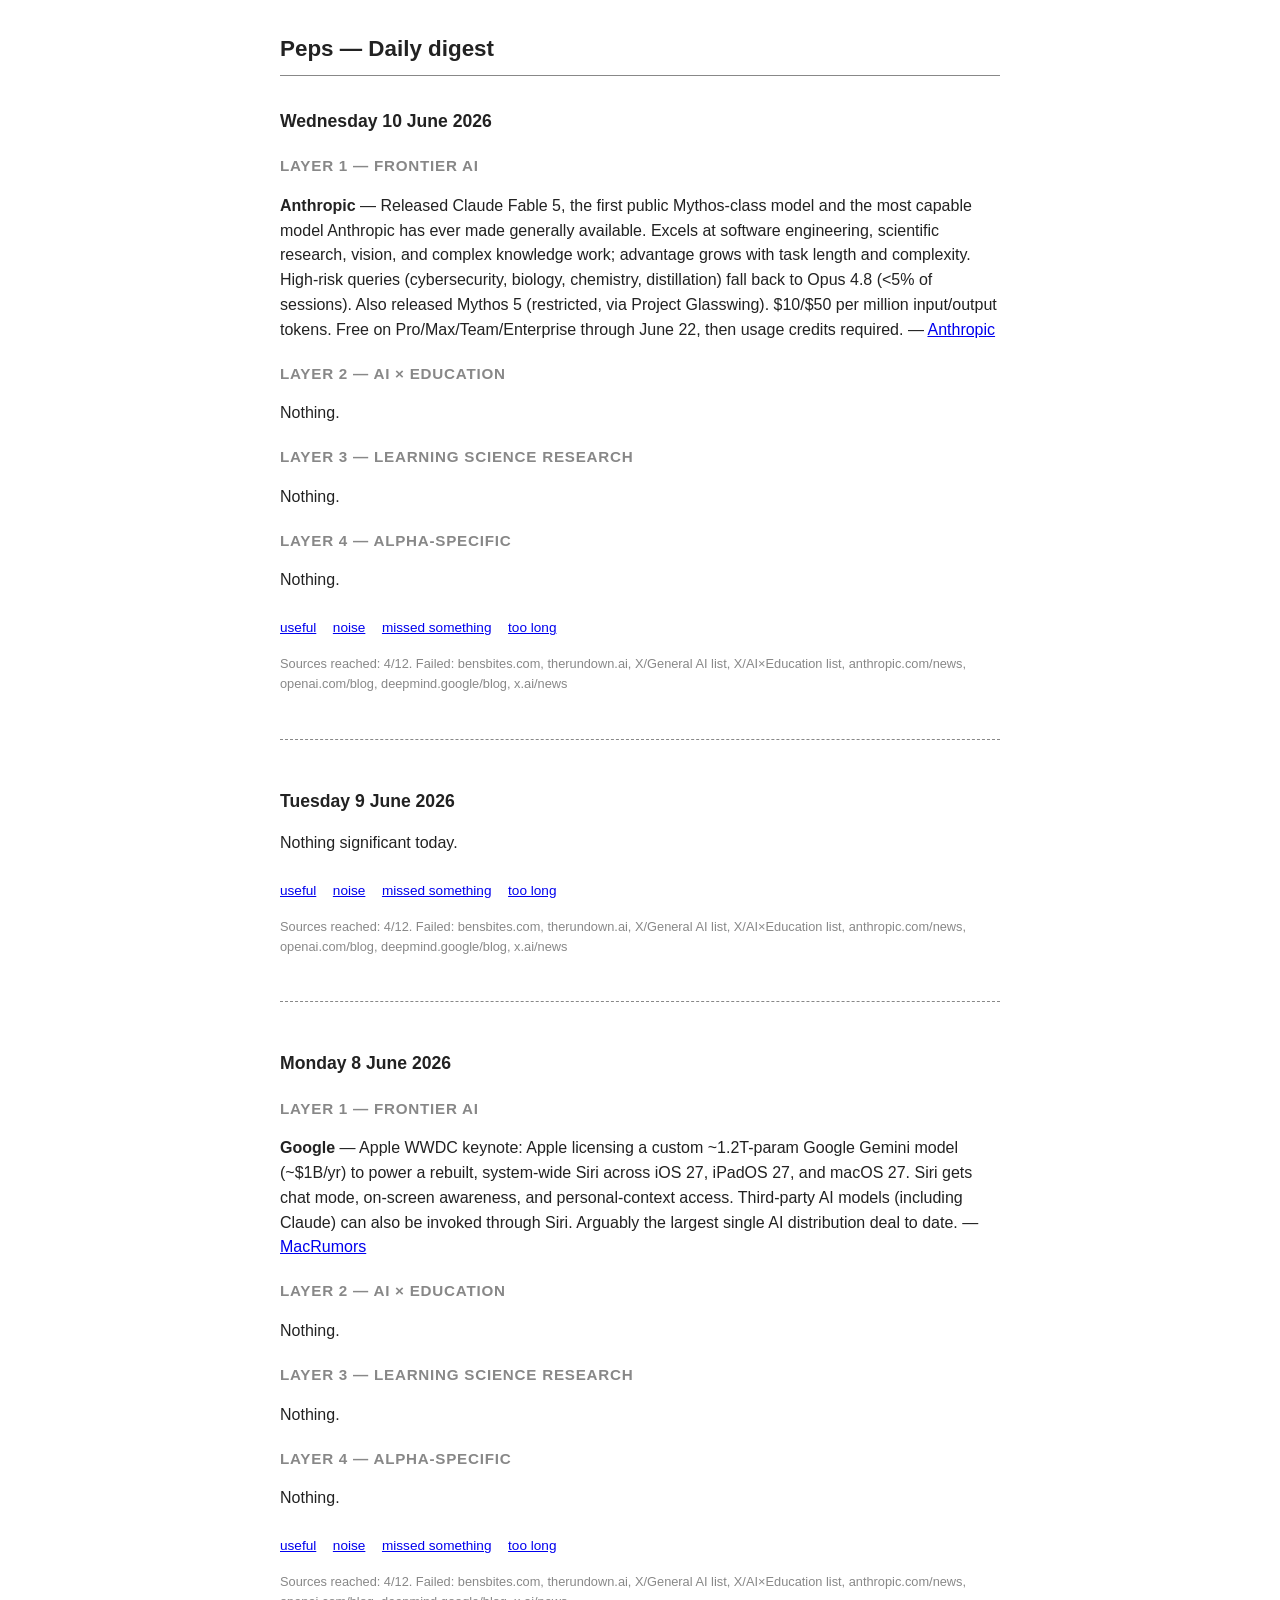
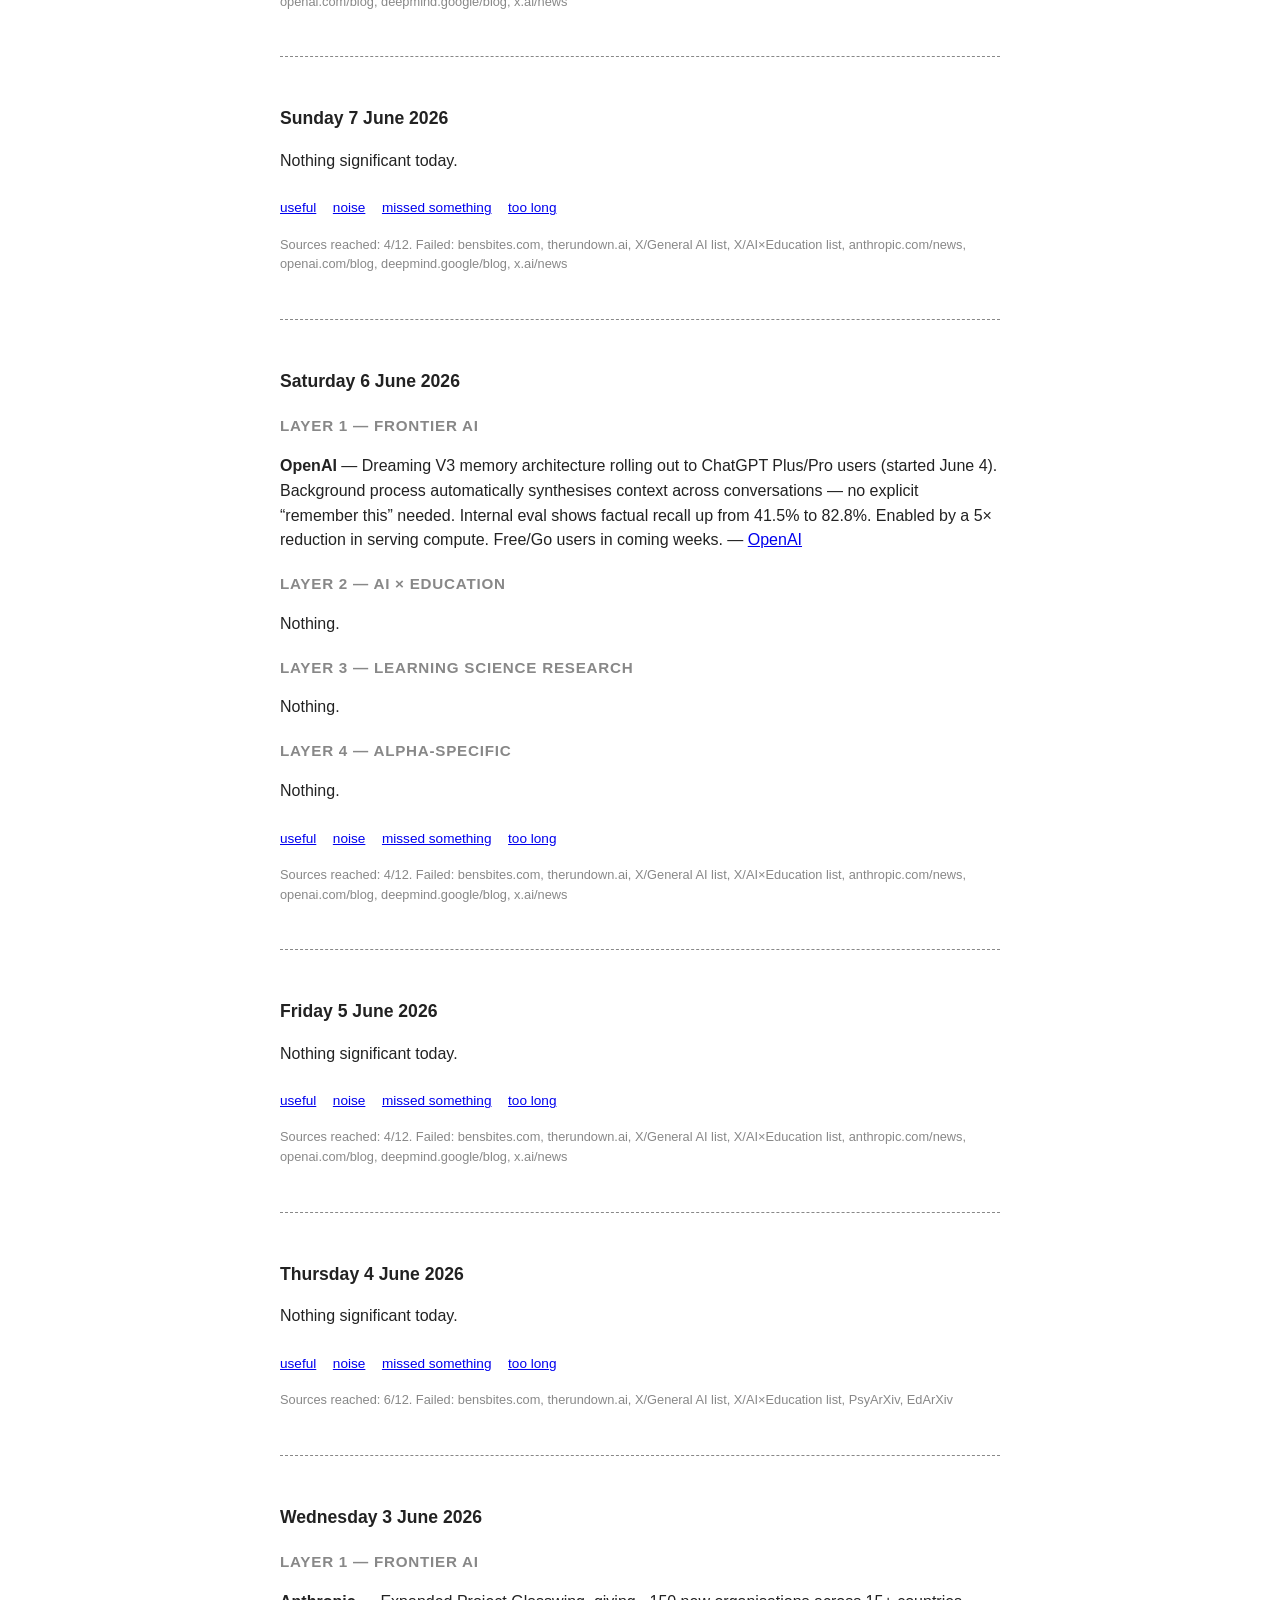
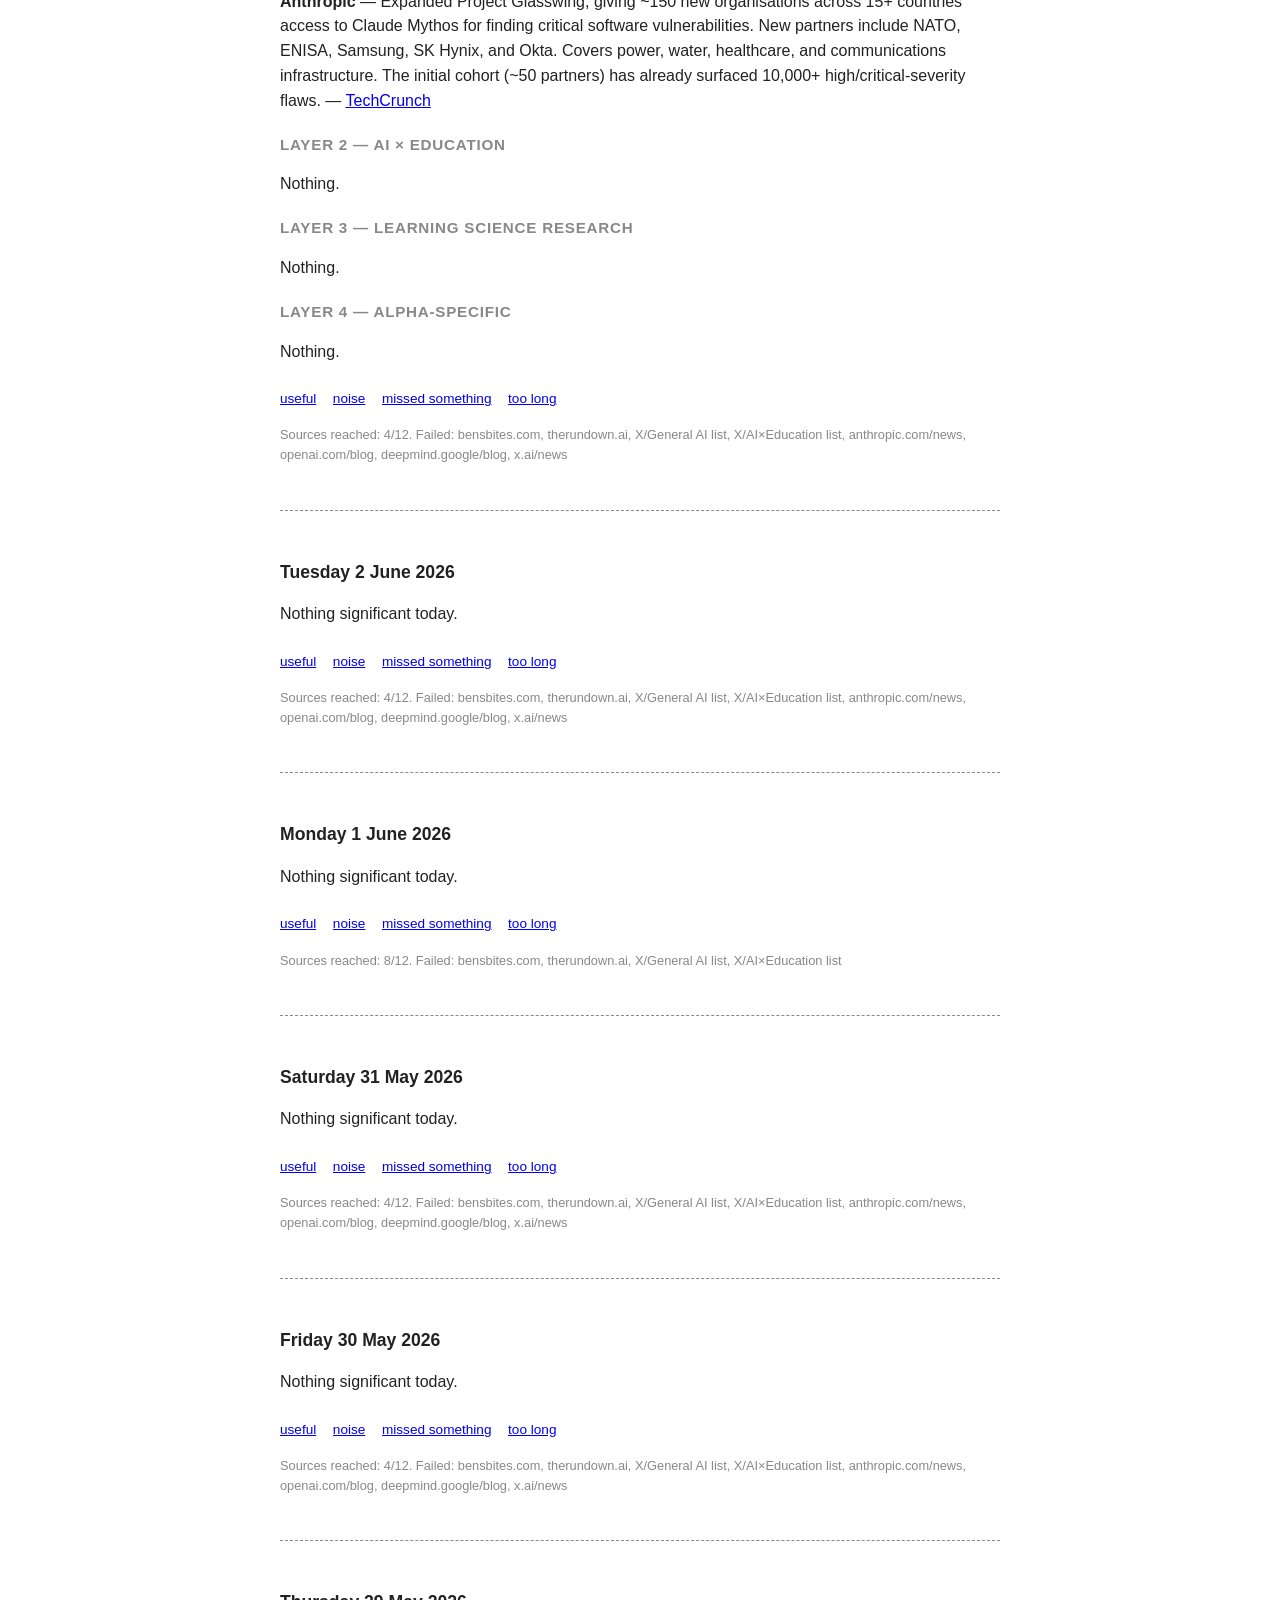
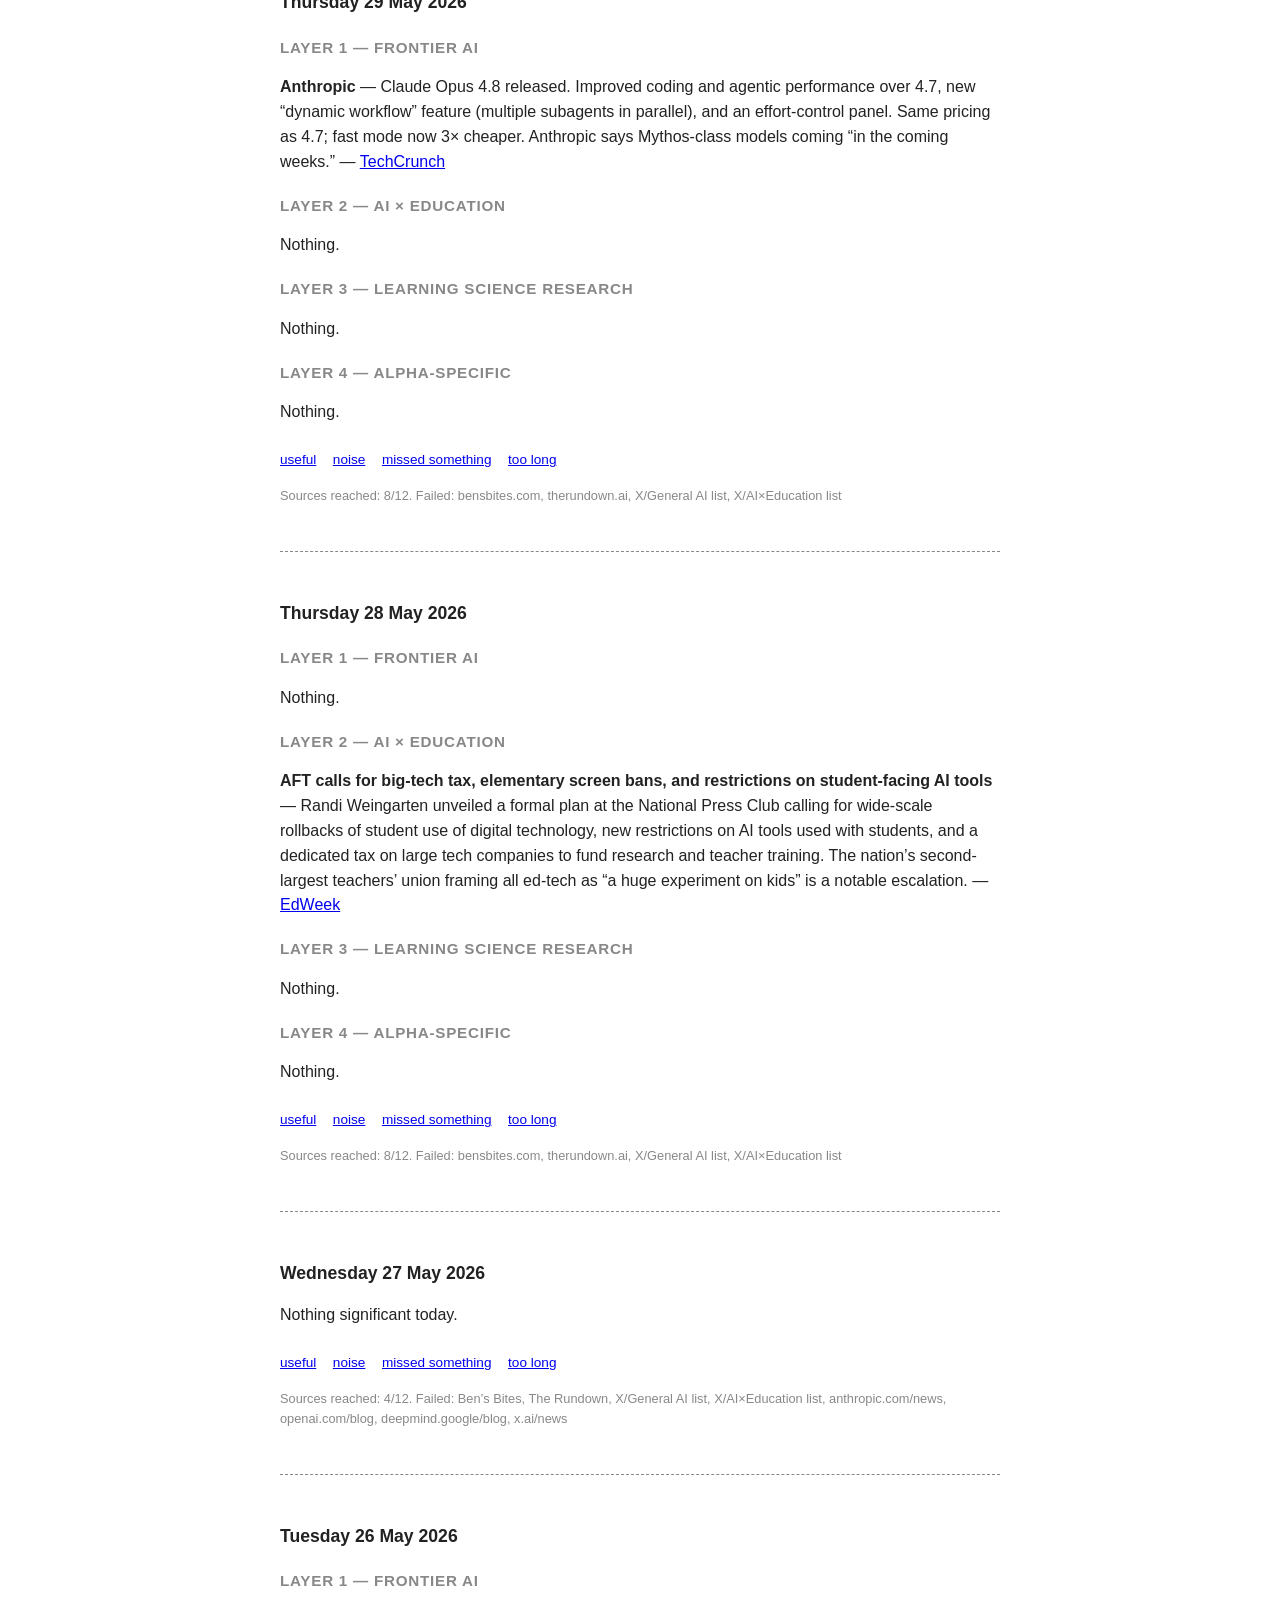
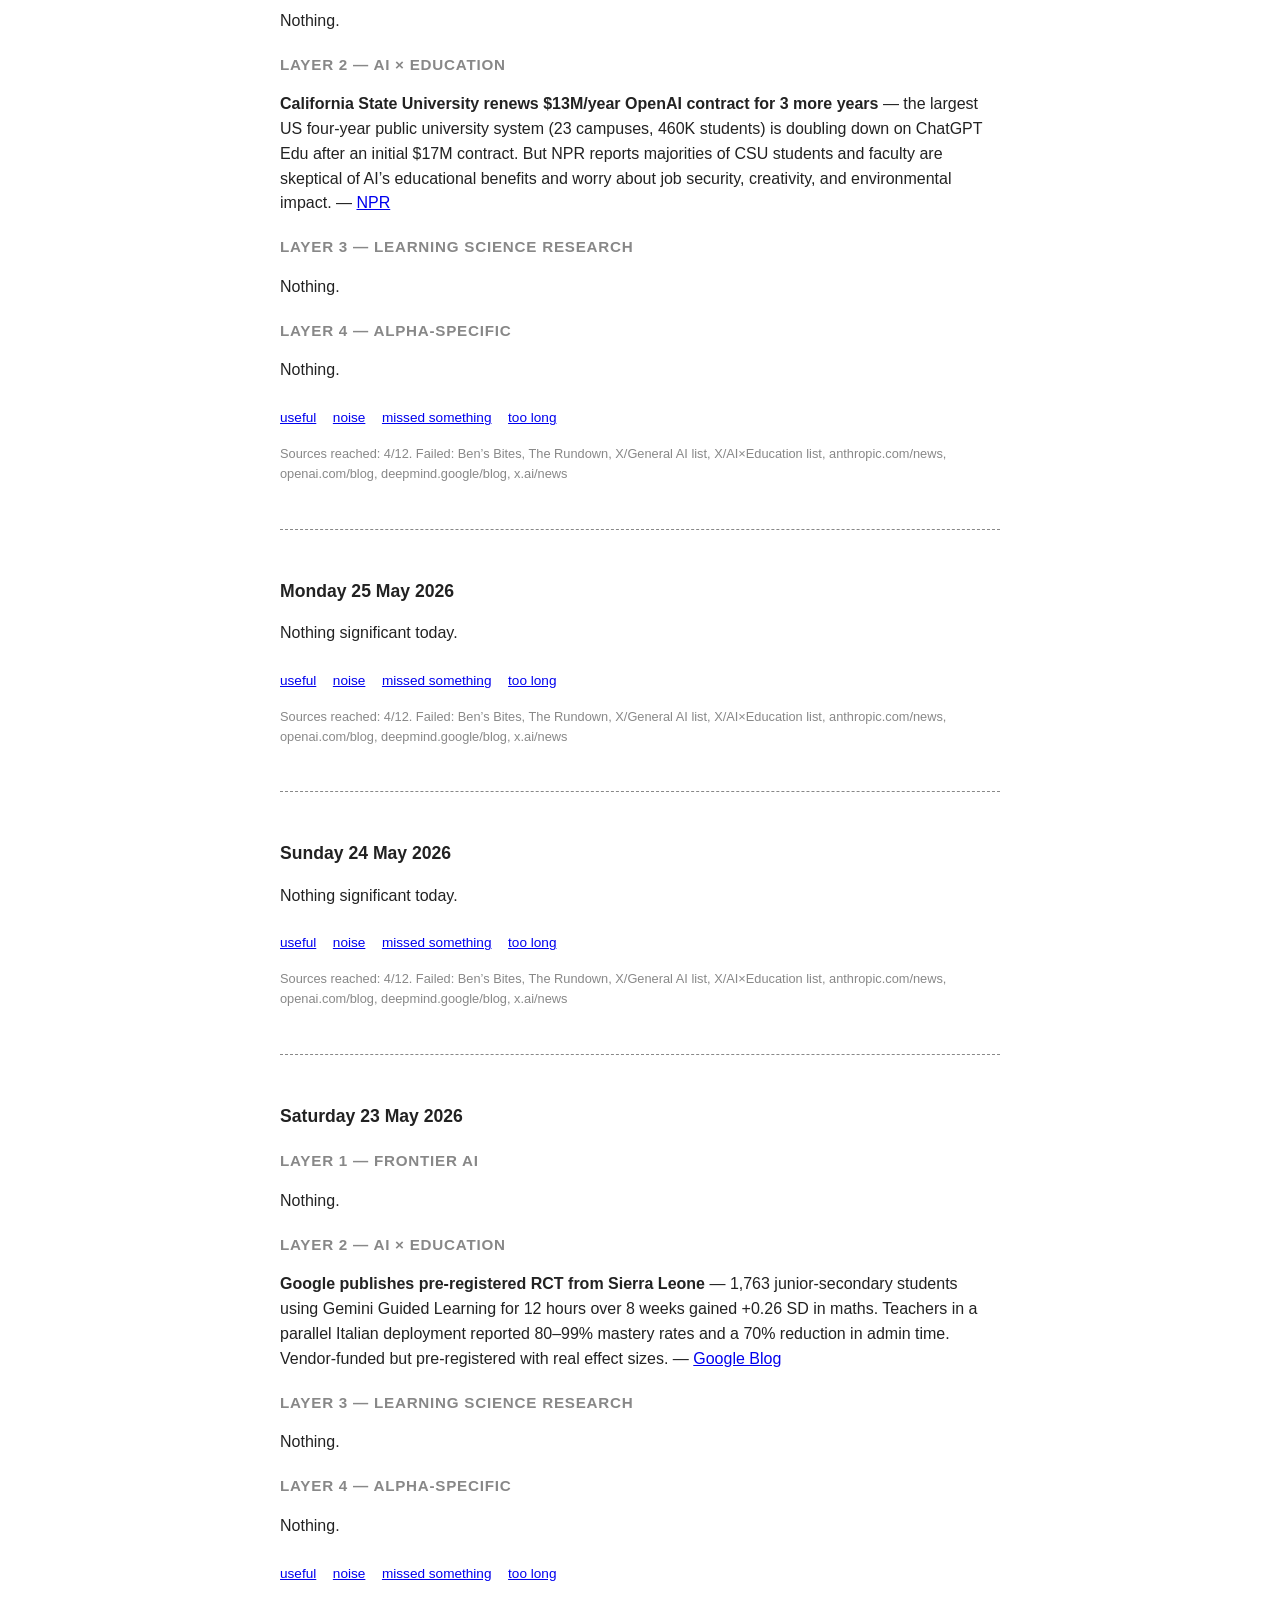
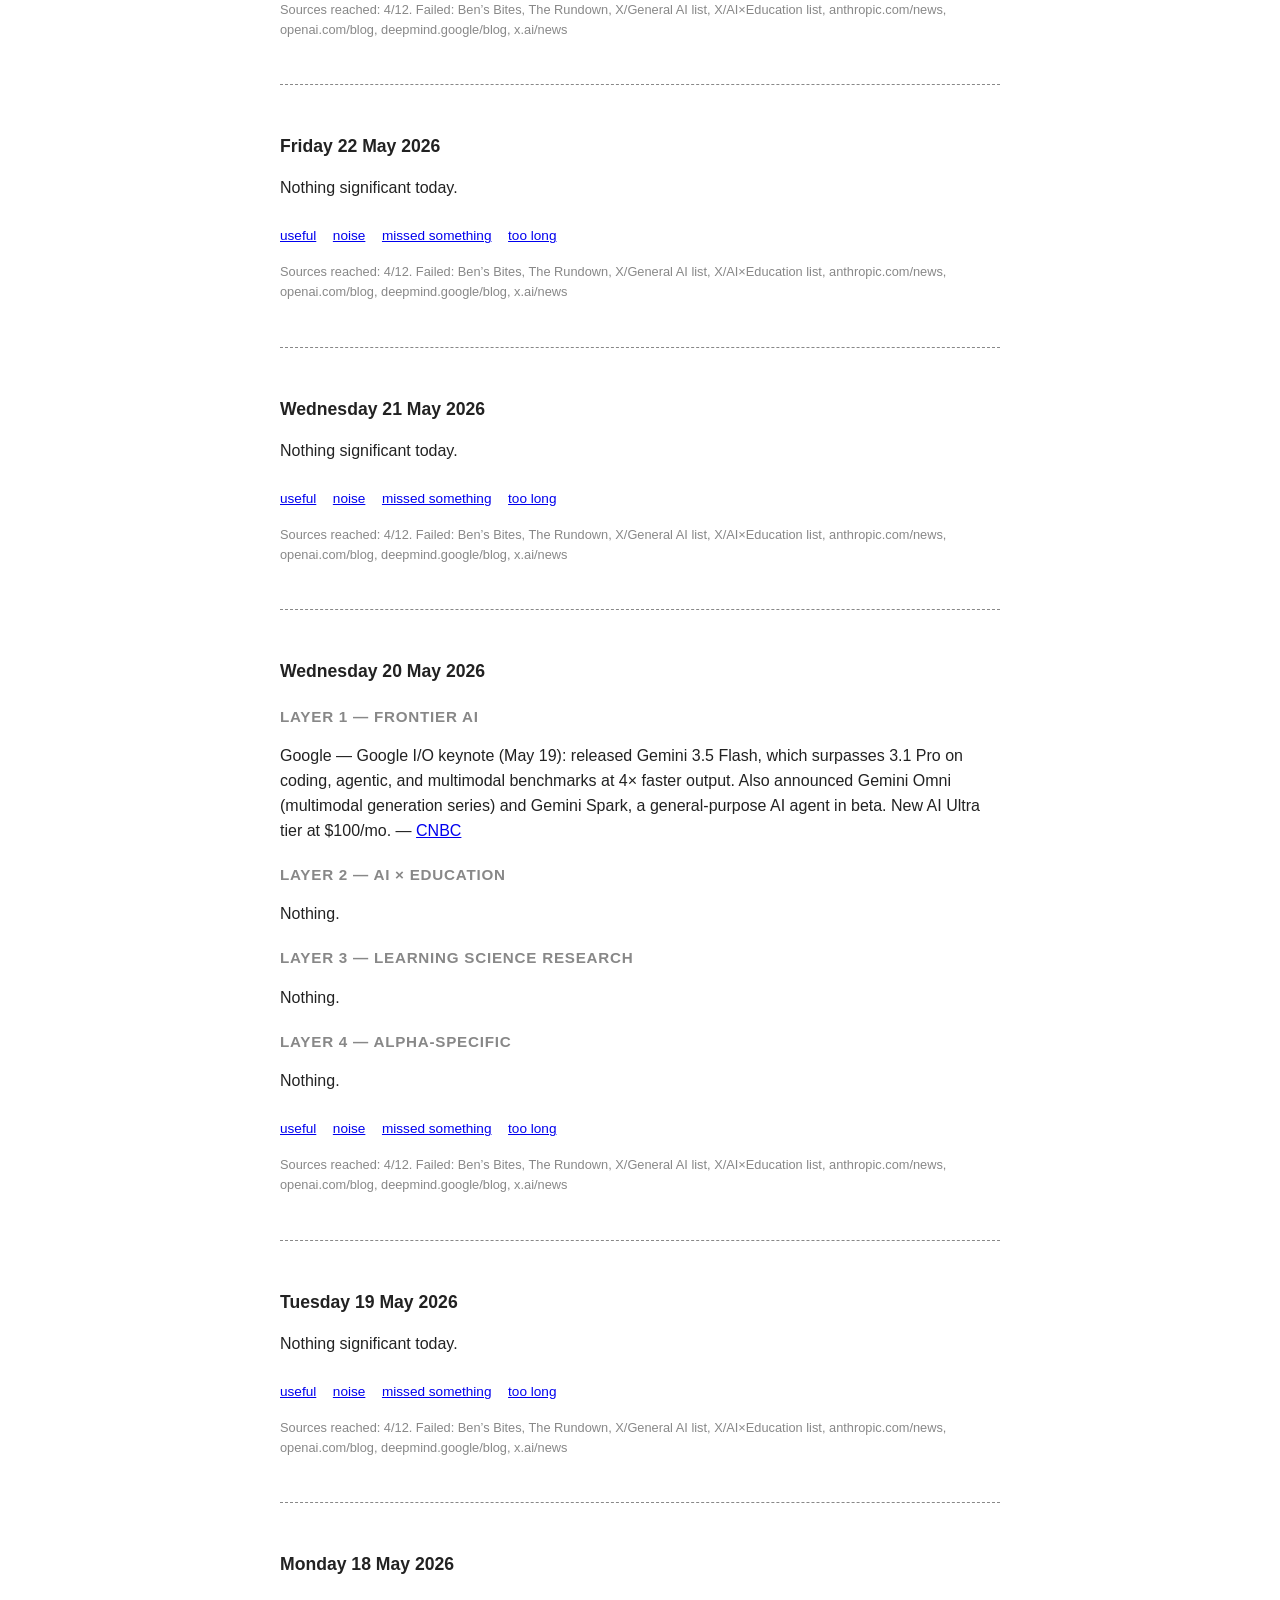
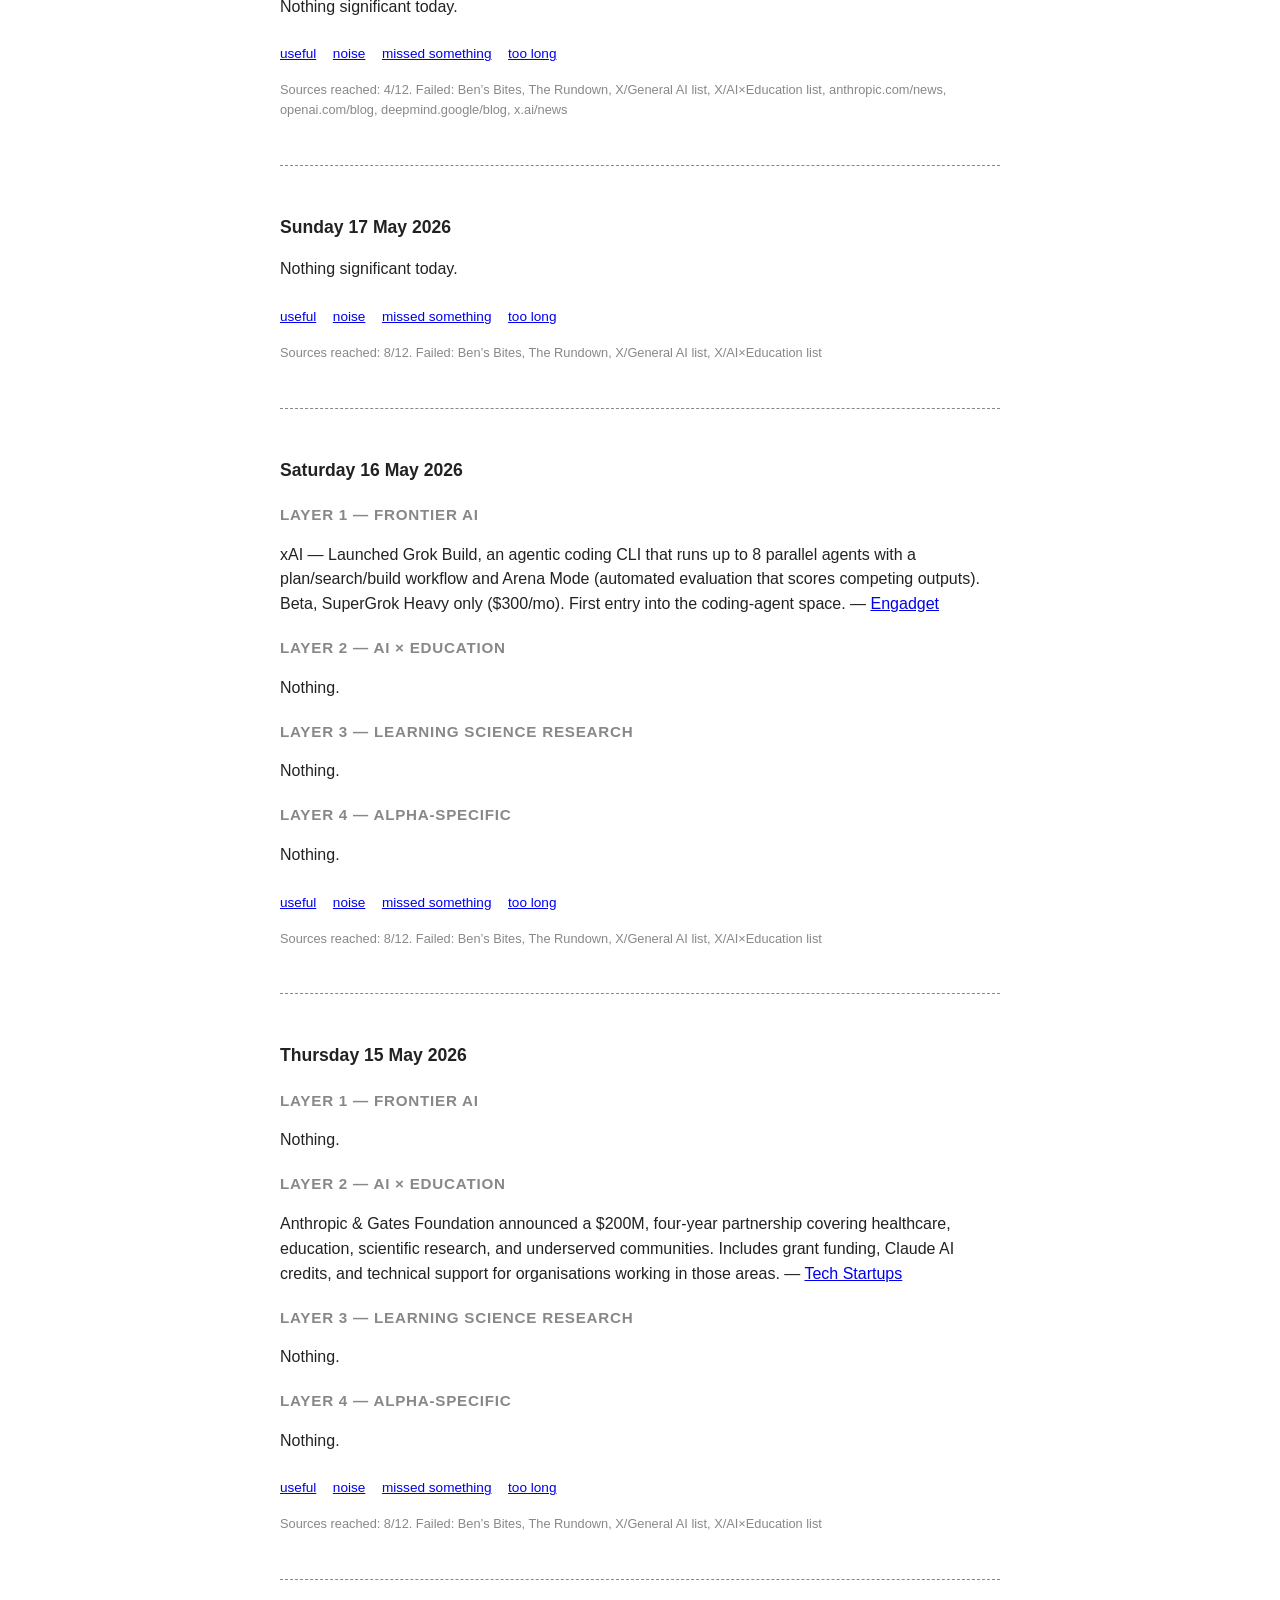
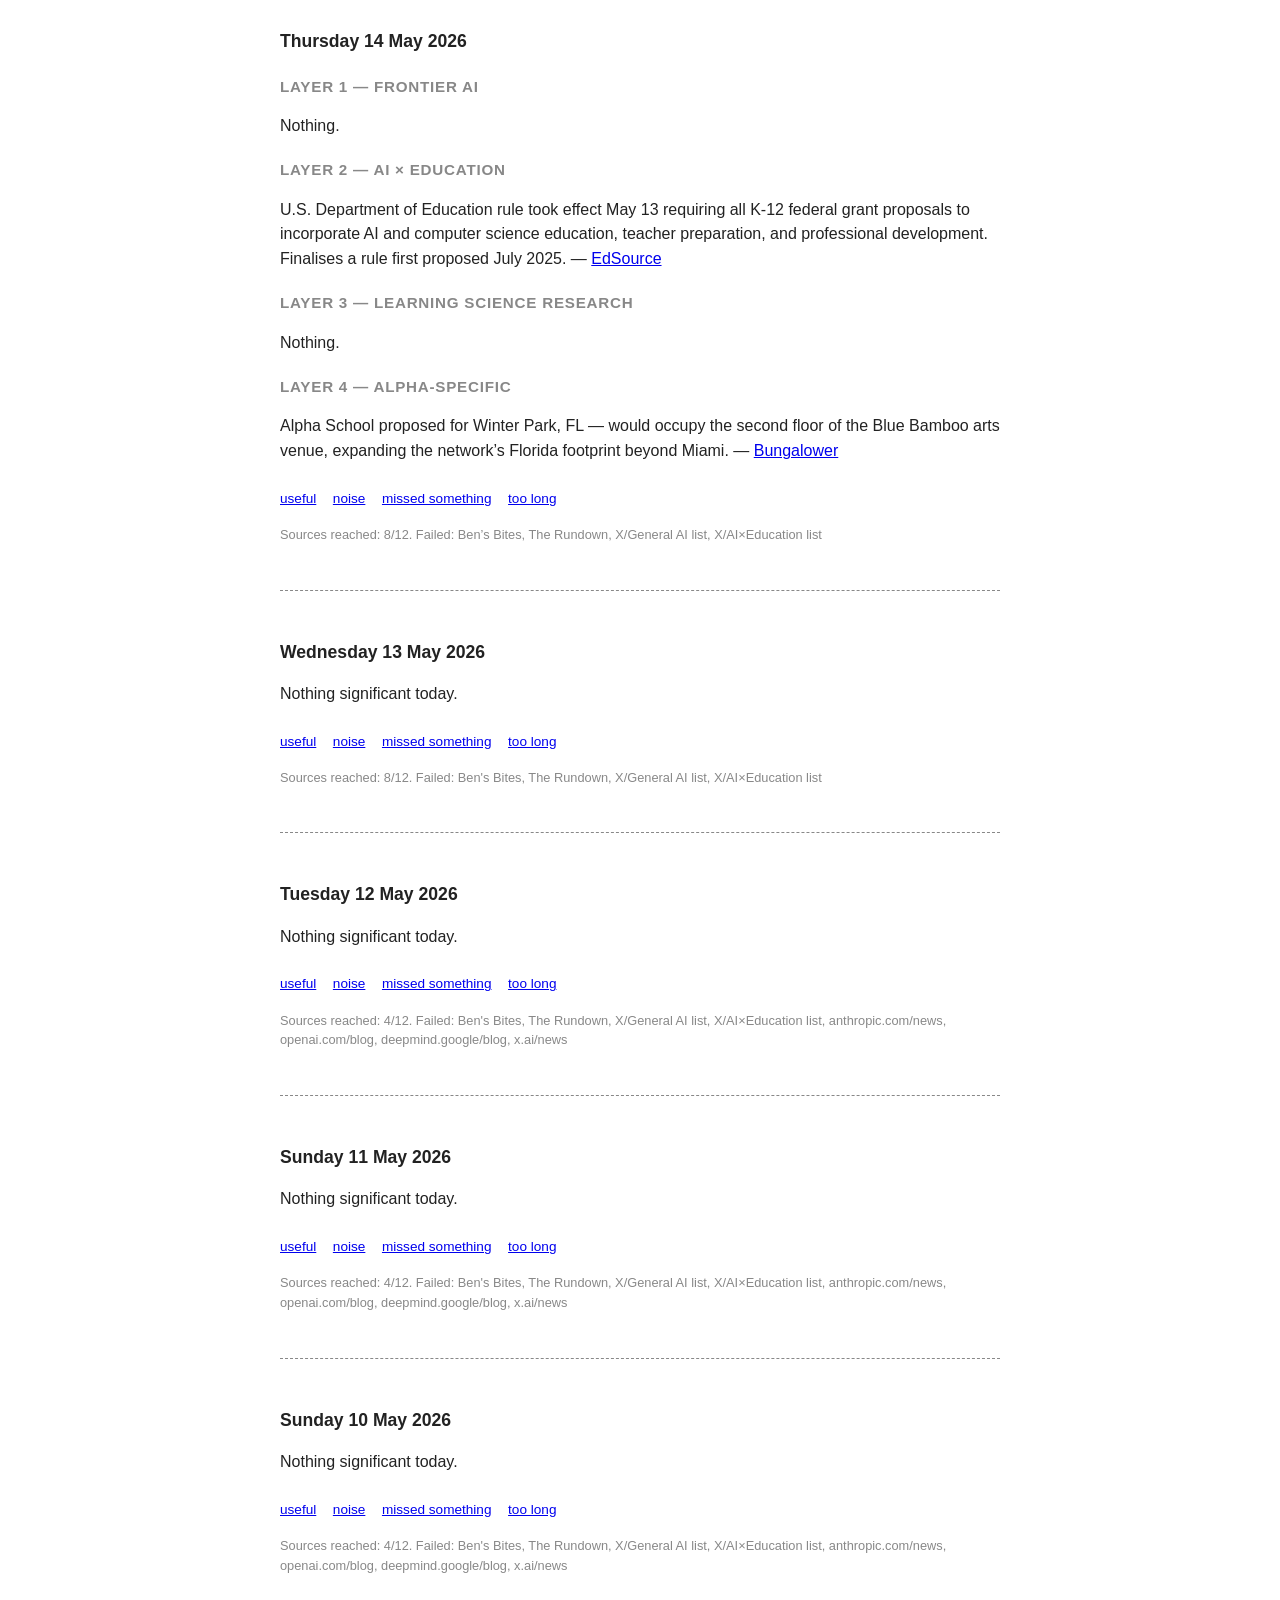
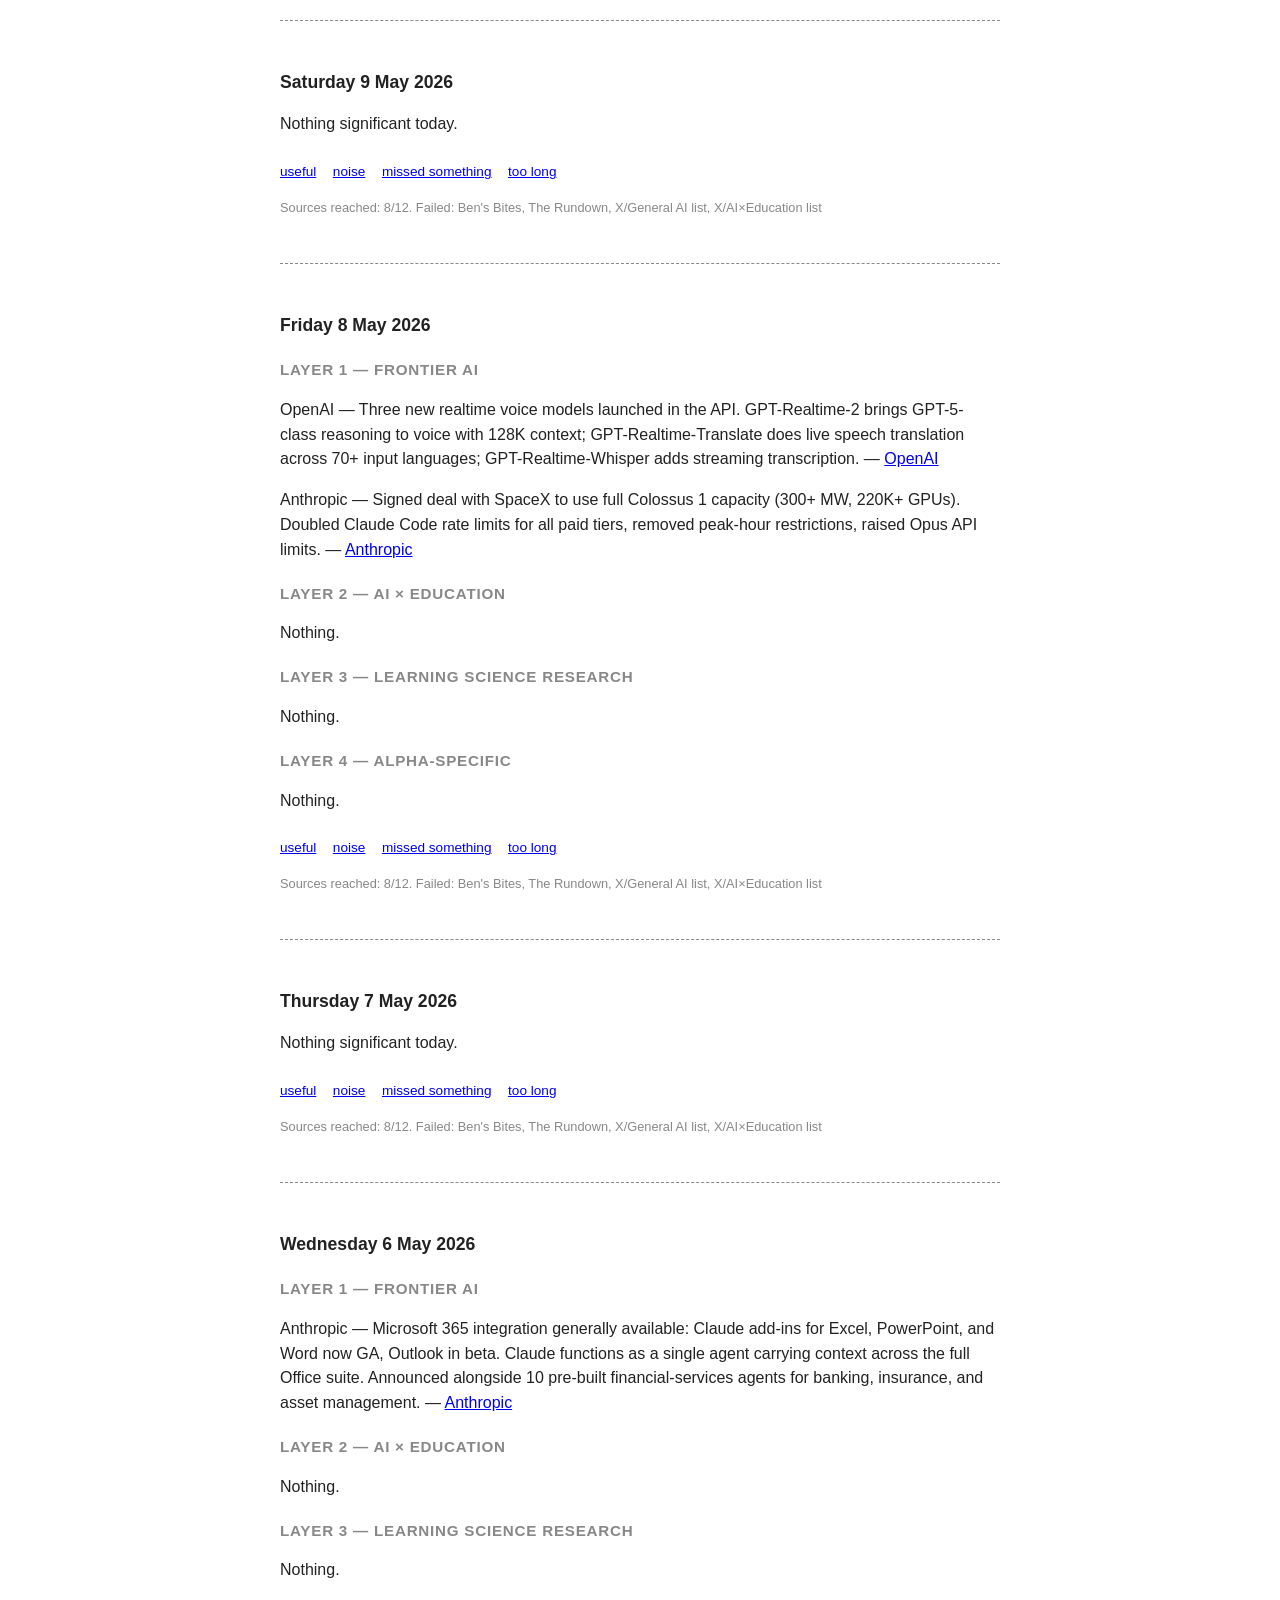
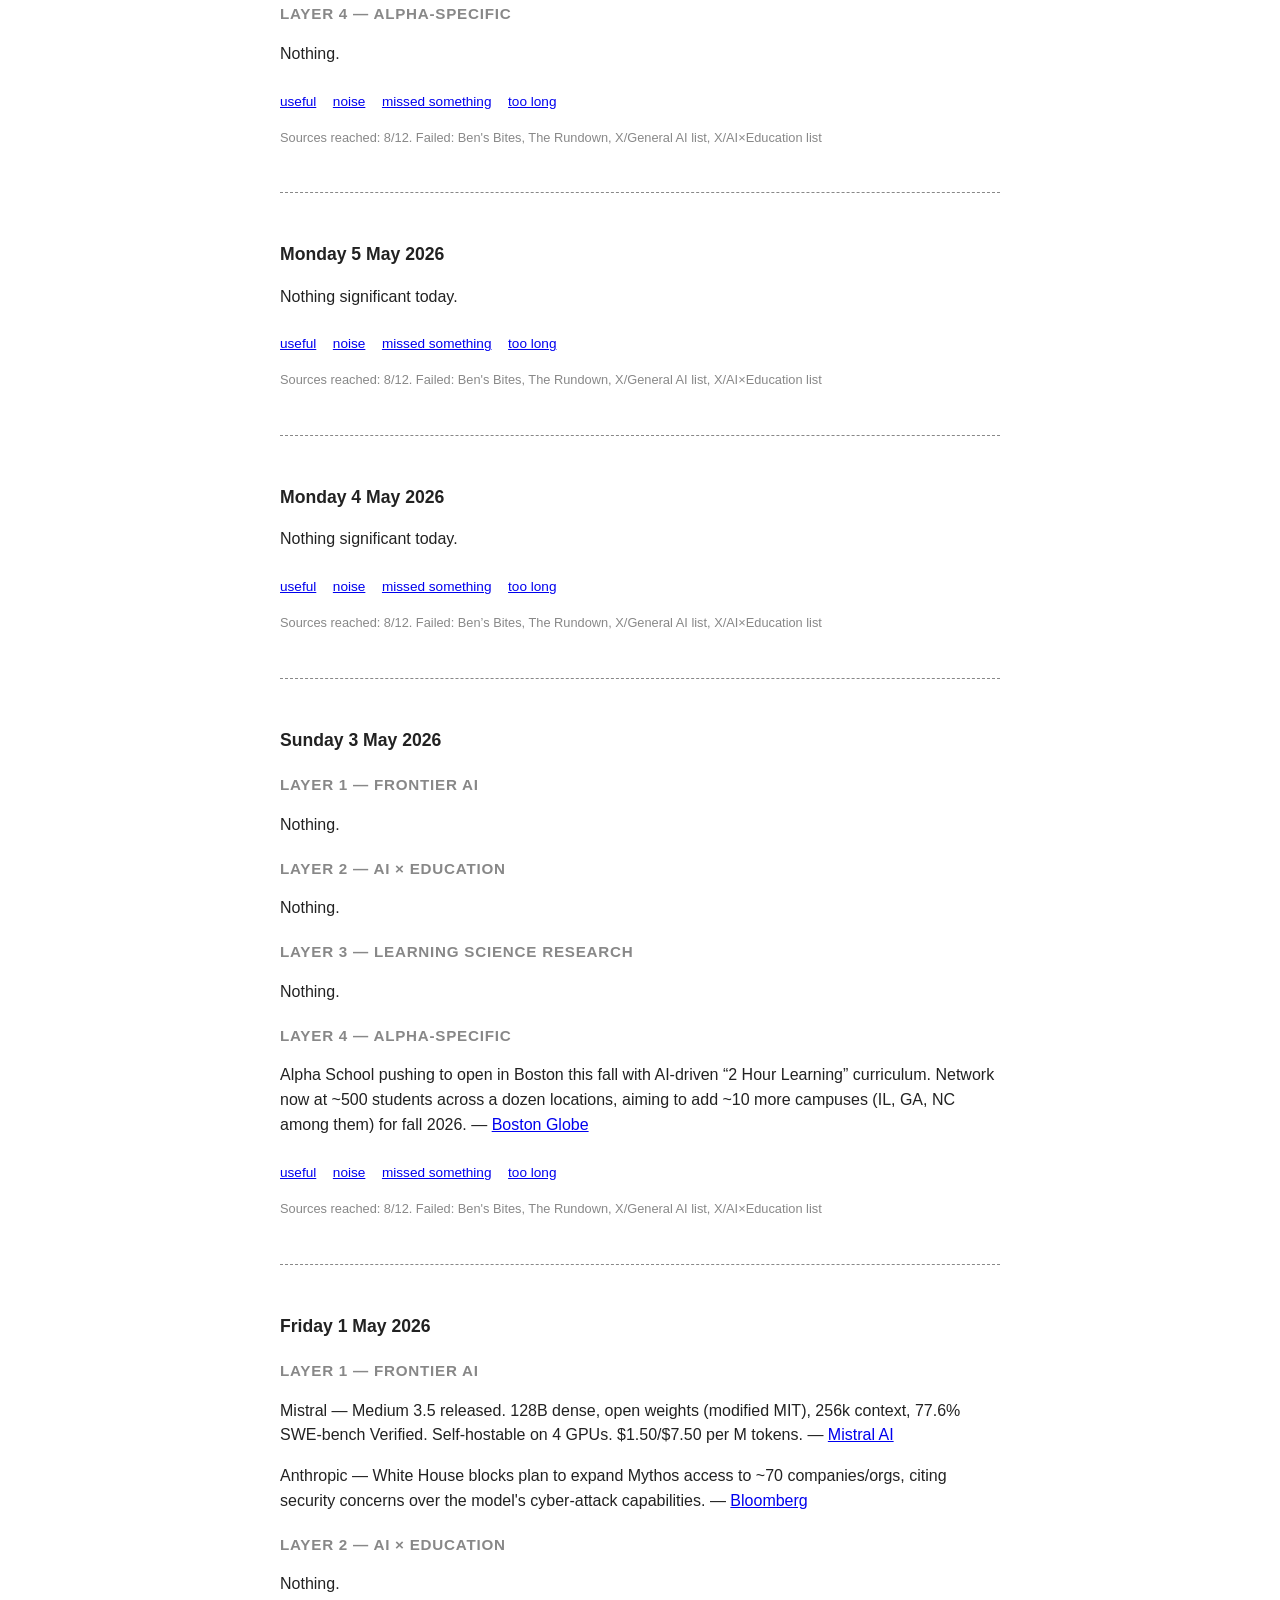
==== digest/index.html @ c0627a30 "Daily digest — Wednesday 10 June 2026 https://claude.ai/code/session_01UbUkBwDAdFGcAeWfdXr2ic" ====
<!doctype html>
<html lang="en">
<head>
<meta charset="utf-8">
<meta name="viewport" content="width=device-width, initial-scale=1">
<title>Peps — Daily digest</title>
<style>
  :root { color-scheme: light dark; }
  body { font: 16px/1.55 -apple-system, BlinkMacSystemFont, "Segoe UI",
    sans-serif; max-width: 720px; margin: 2rem auto; padding: 0 1rem;
    color: #222; background: #fff; }
  @media (prefers-color-scheme: dark) {
    body { color: #ddd; background: #111; }
    a { color: #6cf; }
  }
  h1 { font-size: 1.4rem; border-bottom: 1px solid #888; padding-bottom: .5rem; }
  h2 { font-size: 1.1rem; margin-top: 2rem; }
  h3 { font-size: .95rem; margin-top: 1.2rem; color: #888; text-transform: uppercase;
    letter-spacing: .05em; }
  .digest { margin-bottom: 3rem; padding-bottom: 2rem;
    border-bottom: 1px dashed #888; }
  .feedback { font-size: .85rem; margin-top: 1.5rem; color: #888; }
  .feedback a { margin-right: .8rem; }
  .sources { font-size: .8rem; color: #888; margin-top: 1rem; }
</style>
</head>
<body>
<h1>Peps — Daily digest</h1>
<!-- INSERT NEW DIGESTS HERE -->
<section class="digest">
<h2>Wednesday 10 June 2026</h2>

<h3>Layer 1 &mdash; Frontier AI</h3>
<p><strong>Anthropic</strong> &mdash; Released Claude Fable 5, the first public Mythos-class model and the most capable model Anthropic has ever made generally available. Excels at software engineering, scientific research, vision, and complex knowledge work; advantage grows with task length and complexity. High-risk queries (cybersecurity, biology, chemistry, distillation) fall back to Opus 4.8 (&lt;5% of sessions). Also released Mythos 5 (restricted, via Project Glasswing). $10/$50 per million input/output tokens. Free on Pro/Max/Team/Enterprise through June 22, then usage credits required. &mdash; <a href="https://www.anthropic.com/news/claude-fable-5-mythos-5">Anthropic</a></p>

<h3>Layer 2 &mdash; AI &times; Education</h3>
<p>Nothing.</p>

<h3>Layer 3 &mdash; Learning Science Research</h3>
<p>Nothing.</p>

<h3>Layer 4 &mdash; Alpha-specific</h3>
<p>Nothing.</p>

<p class="feedback">
  <a href="mailto:peps.mccrea@alpha.school?subject=Re%3A%20Daily%20digest%20%E2%80%94%20Wednesday%2010%20June%202026%20%E2%80%94%20useful">useful</a>
  <a href="mailto:peps.mccrea@alpha.school?subject=Re%3A%20Daily%20digest%20%E2%80%94%20Wednesday%2010%20June%202026%20%E2%80%94%20noise">noise</a>
  <a href="mailto:peps.mccrea@alpha.school?subject=Re%3A%20Daily%20digest%20%E2%80%94%20Wednesday%2010%20June%202026%20%E2%80%94%20missed%20something">missed something</a>
  <a href="mailto:peps.mccrea@alpha.school?subject=Re%3A%20Daily%20digest%20%E2%80%94%20Wednesday%2010%20June%202026%20%E2%80%94%20too%20long">too long</a>
</p>

<p class="sources">Sources reached: 4/12. Failed: bensbites.com, therundown.ai, X/General AI list, X/AI&times;Education list, anthropic.com/news, openai.com/blog, deepmind.google/blog, x.ai/news</p>
</section>
<section class="digest">
<h2>Tuesday 9 June 2026</h2>

<p>Nothing significant today.</p>

<p class="feedback">
  <a href="mailto:peps.mccrea@alpha.school?subject=Re%3A%20Daily%20digest%20%E2%80%94%20Tuesday%209%20June%202026%20%E2%80%94%20useful">useful</a>
  <a href="mailto:peps.mccrea@alpha.school?subject=Re%3A%20Daily%20digest%20%E2%80%94%20Tuesday%209%20June%202026%20%E2%80%94%20noise">noise</a>
  <a href="mailto:peps.mccrea@alpha.school?subject=Re%3A%20Daily%20digest%20%E2%80%94%20Tuesday%209%20June%202026%20%E2%80%94%20missed%20something">missed something</a>
  <a href="mailto:peps.mccrea@alpha.school?subject=Re%3A%20Daily%20digest%20%E2%80%94%20Tuesday%209%20June%202026%20%E2%80%94%20too%20long">too long</a>
</p>

<p class="sources">Sources reached: 4/12. Failed: bensbites.com, therundown.ai, X/General AI list, X/AI&times;Education list, anthropic.com/news, openai.com/blog, deepmind.google/blog, x.ai/news</p>
</section>
<section class="digest">
<h2>Monday 8 June 2026</h2>

<h3>Layer 1 — Frontier AI</h3>
<p><strong>Google</strong> &mdash; Apple WWDC keynote: Apple licensing a custom ~1.2T-param Google Gemini model (~$1B/yr) to power a rebuilt, system-wide Siri across iOS 27, iPadOS 27, and macOS 27. Siri gets chat mode, on-screen awareness, and personal-context access. Third-party AI models (including Claude) can also be invoked through Siri. Arguably the largest single AI distribution deal to date. &mdash; <a href="https://www.macrumors.com/guide/wwdc-2026-what-to-expect/">MacRumors</a></p>

<h3>Layer 2 &mdash; AI &times; Education</h3>
<p>Nothing.</p>

<h3>Layer 3 &mdash; Learning Science Research</h3>
<p>Nothing.</p>

<h3>Layer 4 &mdash; Alpha-specific</h3>
<p>Nothing.</p>

<p class="feedback">
  <a href="mailto:peps.mccrea@alpha.school?subject=Re%3A%20Daily%20digest%20%E2%80%94%20Monday%208%20June%202026%20%E2%80%94%20useful">useful</a>
  <a href="mailto:peps.mccrea@alpha.school?subject=Re%3A%20Daily%20digest%20%E2%80%94%20Monday%208%20June%202026%20%E2%80%94%20noise">noise</a>
  <a href="mailto:peps.mccrea@alpha.school?subject=Re%3A%20Daily%20digest%20%E2%80%94%20Monday%208%20June%202026%20%E2%80%94%20missed%20something">missed something</a>
  <a href="mailto:peps.mccrea@alpha.school?subject=Re%3A%20Daily%20digest%20%E2%80%94%20Monday%208%20June%202026%20%E2%80%94%20too%20long">too long</a>
</p>

<p class="sources">Sources reached: 4/12. Failed: bensbites.com, therundown.ai, X/General AI list, X/AI&times;Education list, anthropic.com/news, openai.com/blog, deepmind.google/blog, x.ai/news</p>
</section>
<section class="digest">
<h2>Sunday 7 June 2026</h2>

<p>Nothing significant today.</p>

<p class="feedback">
  <a href="mailto:peps.mccrea@alpha.school?subject=Re%3A%20Daily%20digest%20%E2%80%94%20Sunday%207%20June%202026%20%E2%80%94%20useful">useful</a>
  <a href="mailto:peps.mccrea@alpha.school?subject=Re%3A%20Daily%20digest%20%E2%80%94%20Sunday%207%20June%202026%20%E2%80%94%20noise">noise</a>
  <a href="mailto:peps.mccrea@alpha.school?subject=Re%3A%20Daily%20digest%20%E2%80%94%20Sunday%207%20June%202026%20%E2%80%94%20missed%20something">missed something</a>
  <a href="mailto:peps.mccrea@alpha.school?subject=Re%3A%20Daily%20digest%20%E2%80%94%20Sunday%207%20June%202026%20%E2%80%94%20too%20long">too long</a>
</p>

<p class="sources">Sources reached: 4/12. Failed: bensbites.com, therundown.ai, X/General AI list, X/AI&times;Education list, anthropic.com/news, openai.com/blog, deepmind.google/blog, x.ai/news</p>
</section>
<section class="digest">
<h2>Saturday 6 June 2026</h2>

<h3>Layer 1 — Frontier AI</h3>
<p><strong>OpenAI</strong> &mdash; Dreaming V3 memory architecture rolling out to ChatGPT Plus/Pro users (started June 4). Background process automatically synthesises context across conversations &mdash; no explicit &ldquo;remember this&rdquo; needed. Internal eval shows factual recall up from 41.5% to 82.8%. Enabled by a 5&times; reduction in serving compute. Free/Go users in coming weeks. &mdash; <a href="https://openai.com/index/chatgpt-memory-dreaming/">OpenAI</a></p>

<h3>Layer 2 — AI &times; Education</h3>
<p>Nothing.</p>

<h3>Layer 3 — Learning Science Research</h3>
<p>Nothing.</p>

<h3>Layer 4 — Alpha-specific</h3>
<p>Nothing.</p>

<p class="feedback">
  <a href="mailto:peps.mccrea@alpha.school?subject=Re%3A%20Daily%20digest%20%E2%80%94%20Saturday%206%20June%202026%20%E2%80%94%20useful">useful</a>
  <a href="mailto:peps.mccrea@alpha.school?subject=Re%3A%20Daily%20digest%20%E2%80%94%20Saturday%206%20June%202026%20%E2%80%94%20noise">noise</a>
  <a href="mailto:peps.mccrea@alpha.school?subject=Re%3A%20Daily%20digest%20%E2%80%94%20Saturday%206%20June%202026%20%E2%80%94%20missed%20something">missed something</a>
  <a href="mailto:peps.mccrea@alpha.school?subject=Re%3A%20Daily%20digest%20%E2%80%94%20Saturday%206%20June%202026%20%E2%80%94%20too%20long">too long</a>
</p>

<p class="sources">Sources reached: 4/12. Failed: bensbites.com, therundown.ai, X/General AI list, X/AI&times;Education list, anthropic.com/news, openai.com/blog, deepmind.google/blog, x.ai/news</p>
</section>
<section class="digest">
<h2>Friday 5 June 2026</h2>

<p>Nothing significant today.</p>

<p class="feedback">
  <a href="mailto:peps.mccrea@alpha.school?subject=Re%3A%20Daily%20digest%20%E2%80%94%20Friday%205%20June%202026%20%E2%80%94%20useful">useful</a>
  <a href="mailto:peps.mccrea@alpha.school?subject=Re%3A%20Daily%20digest%20%E2%80%94%20Friday%205%20June%202026%20%E2%80%94%20noise">noise</a>
  <a href="mailto:peps.mccrea@alpha.school?subject=Re%3A%20Daily%20digest%20%E2%80%94%20Friday%205%20June%202026%20%E2%80%94%20missed%20something">missed something</a>
  <a href="mailto:peps.mccrea@alpha.school?subject=Re%3A%20Daily%20digest%20%E2%80%94%20Friday%205%20June%202026%20%E2%80%94%20too%20long">too long</a>
</p>

<p class="sources">Sources reached: 4/12. Failed: bensbites.com, therundown.ai, X/General AI list, X/AI&times;Education list, anthropic.com/news, openai.com/blog, deepmind.google/blog, x.ai/news</p>
</section>
<section class="digest">
<h2>Thursday 4 June 2026</h2>

<p>Nothing significant today.</p>

<p class="feedback">
  <a href="mailto:peps.mccrea@alpha.school?subject=Re%3A%20Daily%20digest%20%E2%80%94%20Thursday%204%20June%202026%20%E2%80%94%20useful">useful</a>
  <a href="mailto:peps.mccrea@alpha.school?subject=Re%3A%20Daily%20digest%20%E2%80%94%20Thursday%204%20June%202026%20%E2%80%94%20noise">noise</a>
  <a href="mailto:peps.mccrea@alpha.school?subject=Re%3A%20Daily%20digest%20%E2%80%94%20Thursday%204%20June%202026%20%E2%80%94%20missed%20something">missed something</a>
  <a href="mailto:peps.mccrea@alpha.school?subject=Re%3A%20Daily%20digest%20%E2%80%94%20Thursday%204%20June%202026%20%E2%80%94%20too%20long">too long</a>
</p>

<p class="sources">Sources reached: 6/12. Failed: bensbites.com, therundown.ai, X/General AI list, X/AI&times;Education list, PsyArXiv, EdArXiv</p>
</section>
<section class="digest">
<h2>Wednesday 3 June 2026</h2>

<h3>Layer 1 — Frontier AI</h3>
<p><strong>Anthropic</strong> &mdash; Expanded Project Glasswing, giving ~150 new organisations across 15+ countries access to Claude Mythos for finding critical software vulnerabilities. New partners include NATO, ENISA, Samsung, SK Hynix, and Okta. Covers power, water, healthcare, and communications infrastructure. The initial cohort (~50 partners) has already surfaced 10,000+ high/critical-severity flaws. &mdash; <a href="https://techcrunch.com/2026/06/02/anthropic-scales-claude-mythos-to-critical-infrastructure-in-15-countries/">TechCrunch</a></p>

<h3>Layer 2 — AI &times; Education</h3>
<p>Nothing.</p>

<h3>Layer 3 — Learning Science Research</h3>
<p>Nothing.</p>

<h3>Layer 4 — Alpha-specific</h3>
<p>Nothing.</p>

<p class="feedback">
  <a href="mailto:peps.mccrea@alpha.school?subject=Re%3A%20Daily%20digest%20%E2%80%94%20Wednesday%203%20June%202026%20%E2%80%94%20useful">useful</a>
  <a href="mailto:peps.mccrea@alpha.school?subject=Re%3A%20Daily%20digest%20%E2%80%94%20Wednesday%203%20June%202026%20%E2%80%94%20noise">noise</a>
  <a href="mailto:peps.mccrea@alpha.school?subject=Re%3A%20Daily%20digest%20%E2%80%94%20Wednesday%203%20June%202026%20%E2%80%94%20missed%20something">missed something</a>
  <a href="mailto:peps.mccrea@alpha.school?subject=Re%3A%20Daily%20digest%20%E2%80%94%20Wednesday%203%20June%202026%20%E2%80%94%20too%20long">too long</a>
</p>

<p class="sources">Sources reached: 4/12. Failed: bensbites.com, therundown.ai, X/General AI list, X/AI&times;Education list, anthropic.com/news, openai.com/blog, deepmind.google/blog, x.ai/news</p>
</section>

<section class="digest">
<h2>Tuesday 2 June 2026</h2>

<p>Nothing significant today.</p>

<p class="feedback">
  <a href="mailto:peps.mccrea@alpha.school?subject=Re%3A%20Daily%20digest%20%E2%80%94%20Tuesday%202%20June%202026%20%E2%80%94%20useful">useful</a>
  <a href="mailto:peps.mccrea@alpha.school?subject=Re%3A%20Daily%20digest%20%E2%80%94%20Tuesday%202%20June%202026%20%E2%80%94%20noise">noise</a>
  <a href="mailto:peps.mccrea@alpha.school?subject=Re%3A%20Daily%20digest%20%E2%80%94%20Tuesday%202%20June%202026%20%E2%80%94%20missed%20something">missed something</a>
  <a href="mailto:peps.mccrea@alpha.school?subject=Re%3A%20Daily%20digest%20%E2%80%94%20Tuesday%202%20June%202026%20%E2%80%94%20too%20long">too long</a>
</p>

<p class="sources">Sources reached: 4/12. Failed: bensbites.com, therundown.ai, X/General AI list, X/AI&times;Education list, anthropic.com/news, openai.com/blog, deepmind.google/blog, x.ai/news</p>
</section>

<section class="digest">
<h2>Monday 1 June 2026</h2>

<p>Nothing significant today.</p>

<p class="feedback">
  <a href="mailto:peps.mccrea@alpha.school?subject=Re%3A%20Daily%20digest%20%E2%80%94%20Monday%201%20June%202026%20%E2%80%94%20useful">useful</a>
  <a href="mailto:peps.mccrea@alpha.school?subject=Re%3A%20Daily%20digest%20%E2%80%94%20Monday%201%20June%202026%20%E2%80%94%20noise">noise</a>
  <a href="mailto:peps.mccrea@alpha.school?subject=Re%3A%20Daily%20digest%20%E2%80%94%20Monday%201%20June%202026%20%E2%80%94%20missed%20something">missed something</a>
  <a href="mailto:peps.mccrea@alpha.school?subject=Re%3A%20Daily%20digest%20%E2%80%94%20Monday%201%20June%202026%20%E2%80%94%20too%20long">too long</a>
</p>

<p class="sources">Sources reached: 8/12. Failed: bensbites.com, therundown.ai, X/General AI list, X/AI&times;Education list</p>
</section>

<section class="digest">
<h2>Saturday 31 May 2026</h2>

<p>Nothing significant today.</p>

<p class="feedback">
  <a href="mailto:peps.mccrea@alpha.school?subject=Re%3A%20Daily%20digest%20%E2%80%94%20Saturday%2031%20May%202026%20%E2%80%94%20useful">useful</a>
  <a href="mailto:peps.mccrea@alpha.school?subject=Re%3A%20Daily%20digest%20%E2%80%94%20Saturday%2031%20May%202026%20%E2%80%94%20noise">noise</a>
  <a href="mailto:peps.mccrea@alpha.school?subject=Re%3A%20Daily%20digest%20%E2%80%94%20Saturday%2031%20May%202026%20%E2%80%94%20missed%20something">missed something</a>
  <a href="mailto:peps.mccrea@alpha.school?subject=Re%3A%20Daily%20digest%20%E2%80%94%20Saturday%2031%20May%202026%20%E2%80%94%20too%20long">too long</a>
</p>

<p class="sources">Sources reached: 4/12. Failed: bensbites.com, therundown.ai, X/General AI list, X/AI&times;Education list, anthropic.com/news, openai.com/blog, deepmind.google/blog, x.ai/news</p>
</section>

<section class="digest">
<h2>Friday 30 May 2026</h2>

<p>Nothing significant today.</p>

<p class="feedback">
  <a href="mailto:peps.mccrea@alpha.school?subject=Re%3A%20Daily%20digest%20%E2%80%94%20Friday%2030%20May%202026%20%E2%80%94%20useful">useful</a>
  <a href="mailto:peps.mccrea@alpha.school?subject=Re%3A%20Daily%20digest%20%E2%80%94%20Friday%2030%20May%202026%20%E2%80%94%20noise">noise</a>
  <a href="mailto:peps.mccrea@alpha.school?subject=Re%3A%20Daily%20digest%20%E2%80%94%20Friday%2030%20May%202026%20%E2%80%94%20missed%20something">missed something</a>
  <a href="mailto:peps.mccrea@alpha.school?subject=Re%3A%20Daily%20digest%20%E2%80%94%20Friday%2030%20May%202026%20%E2%80%94%20too%20long">too long</a>
</p>

<p class="sources">Sources reached: 4/12. Failed: bensbites.com, therundown.ai, X/General AI list, X/AI&times;Education list, anthropic.com/news, openai.com/blog, deepmind.google/blog, x.ai/news</p>
</section>

<section class="digest">
<h2>Thursday 29 May 2026</h2>

<h3>Layer 1 — Frontier AI</h3>
<p><strong>Anthropic</strong> &mdash; Claude Opus 4.8 released. Improved coding and agentic performance over 4.7, new &ldquo;dynamic workflow&rdquo; feature (multiple subagents in parallel), and an effort-control panel. Same pricing as 4.7; fast mode now 3&times; cheaper. Anthropic says Mythos-class models coming &ldquo;in the coming weeks.&rdquo; &mdash; <a href="https://techcrunch.com/2026/05/28/anthropic-releases-opus-4-8-with-new-dynamic-workflow-tool/">TechCrunch</a></p>

<h3>Layer 2 — AI &times; Education</h3>
<p>Nothing.</p>

<h3>Layer 3 — Learning Science Research</h3>
<p>Nothing.</p>

<h3>Layer 4 — Alpha-specific</h3>
<p>Nothing.</p>

<p class="feedback">
  <a href="mailto:peps.mccrea@alpha.school?subject=Re%3A%20Daily%20digest%20%E2%80%94%20Thursday%2029%20May%202026%20%E2%80%94%20useful">useful</a>
  <a href="mailto:peps.mccrea@alpha.school?subject=Re%3A%20Daily%20digest%20%E2%80%94%20Thursday%2029%20May%202026%20%E2%80%94%20noise">noise</a>
  <a href="mailto:peps.mccrea@alpha.school?subject=Re%3A%20Daily%20digest%20%E2%80%94%20Thursday%2029%20May%202026%20%E2%80%94%20missed%20something">missed something</a>
  <a href="mailto:peps.mccrea@alpha.school?subject=Re%3A%20Daily%20digest%20%E2%80%94%20Thursday%2029%20May%202026%20%E2%80%94%20too%20long">too long</a>
</p>

<p class="sources">Sources reached: 8/12. Failed: bensbites.com, therundown.ai, X/General AI list, X/AI&times;Education list</p>
</section>

<section class="digest">
<h2>Thursday 28 May 2026</h2>

<h3>Layer 1 — Frontier AI</h3>
<p>Nothing.</p>

<h3>Layer 2 — AI &times; Education</h3>
<p><strong>AFT calls for big-tech tax, elementary screen bans, and restrictions on student-facing AI tools</strong> &mdash; Randi Weingarten unveiled a formal plan at the National Press Club calling for wide-scale rollbacks of student use of digital technology, new restrictions on AI tools used with students, and a dedicated tax on large tech companies to fund research and teacher training. The nation&rsquo;s second-largest teachers&rsquo; union framing all ed-tech as &ldquo;a huge experiment on kids&rdquo; is a notable escalation. &mdash; <a href="https://www.edweek.org/technology/teachers-unions-ai-plan-calls-for-big-tech-tax-screen-bans-in-elementary-schools/2026/05">EdWeek</a></p>

<h3>Layer 3 — Learning Science Research</h3>
<p>Nothing.</p>

<h3>Layer 4 — Alpha-specific</h3>
<p>Nothing.</p>

<p class="feedback">
  <a href="mailto:peps.mccrea@alpha.school?subject=Re%3A%20Daily%20digest%20%E2%80%94%20Thursday%2028%20May%202026%20%E2%80%94%20useful">useful</a>
  <a href="mailto:peps.mccrea@alpha.school?subject=Re%3A%20Daily%20digest%20%E2%80%94%20Thursday%2028%20May%202026%20%E2%80%94%20noise">noise</a>
  <a href="mailto:peps.mccrea@alpha.school?subject=Re%3A%20Daily%20digest%20%E2%80%94%20Thursday%2028%20May%202026%20%E2%80%94%20missed%20something">missed something</a>
  <a href="mailto:peps.mccrea@alpha.school?subject=Re%3A%20Daily%20digest%20%E2%80%94%20Thursday%2028%20May%202026%20%E2%80%94%20too%20long">too long</a>
</p>

<p class="sources">Sources reached: 8/12. Failed: bensbites.com, therundown.ai, X/General AI list, X/AI&times;Education list</p>
</section>

<section class="digest">
<h2>Wednesday 27 May 2026</h2>

<p>Nothing significant today.</p>

<p class="feedback">
  <a href="mailto:peps.mccrea@alpha.school?subject=Re%3A%20Daily%20digest%20%E2%80%94%20Wednesday%2027%20May%202026%20%E2%80%94%20useful">useful</a>
  <a href="mailto:peps.mccrea@alpha.school?subject=Re%3A%20Daily%20digest%20%E2%80%94%20Wednesday%2027%20May%202026%20%E2%80%94%20noise">noise</a>
  <a href="mailto:peps.mccrea@alpha.school?subject=Re%3A%20Daily%20digest%20%E2%80%94%20Wednesday%2027%20May%202026%20%E2%80%94%20missed%20something">missed something</a>
  <a href="mailto:peps.mccrea@alpha.school?subject=Re%3A%20Daily%20digest%20%E2%80%94%20Wednesday%2027%20May%202026%20%E2%80%94%20too%20long">too long</a>
</p>

<p class="sources">Sources reached: 4/12. Failed: Ben&rsquo;s Bites, The Rundown, X/General AI list, X/AI&times;Education list, anthropic.com/news, openai.com/blog, deepmind.google/blog, x.ai/news</p>
</section>

<section class="digest">
<h2>Tuesday 26 May 2026</h2>

<h3>Layer 1 — Frontier AI</h3>
<p>Nothing.</p>

<h3>Layer 2 — AI &times; Education</h3>
<p><strong>California State University renews $13M/year OpenAI contract for 3 more years</strong> &mdash; the largest US four-year public university system (23 campuses, 460K students) is doubling down on ChatGPT Edu after an initial $17M contract. But NPR reports majorities of CSU students and faculty are skeptical of AI&rsquo;s educational benefits and worry about job security, creativity, and environmental impact. &mdash; <a href="https://www.npr.org/2026/05/25/nx-s1-5772820/artificial-intelligence-education-technology-california-state-university">NPR</a></p>

<h3>Layer 3 — Learning Science Research</h3>
<p>Nothing.</p>

<h3>Layer 4 — Alpha-specific</h3>
<p>Nothing.</p>

<p class="feedback">
  <a href="mailto:peps.mccrea@alpha.school?subject=Re%3A%20Daily%20digest%20%E2%80%94%20Tuesday%2026%20May%202026%20%E2%80%94%20useful">useful</a>
  <a href="mailto:peps.mccrea@alpha.school?subject=Re%3A%20Daily%20digest%20%E2%80%94%20Tuesday%2026%20May%202026%20%E2%80%94%20noise">noise</a>
  <a href="mailto:peps.mccrea@alpha.school?subject=Re%3A%20Daily%20digest%20%E2%80%94%20Tuesday%2026%20May%202026%20%E2%80%94%20missed%20something">missed something</a>
  <a href="mailto:peps.mccrea@alpha.school?subject=Re%3A%20Daily%20digest%20%E2%80%94%20Tuesday%2026%20May%202026%20%E2%80%94%20too%20long">too long</a>
</p>

<p class="sources">Sources reached: 4/12. Failed: Ben&rsquo;s Bites, The Rundown, X/General AI list, X/AI&times;Education list, anthropic.com/news, openai.com/blog, deepmind.google/blog, x.ai/news</p>
</section>

<section class="digest">
<h2>Monday 25 May 2026</h2>

<p>Nothing significant today.</p>

<p class="feedback">
  <a href="mailto:peps.mccrea@alpha.school?subject=Re%3A%20Daily%20digest%20%E2%80%94%20Monday%2025%20May%202026%20%E2%80%94%20useful">useful</a>
  <a href="mailto:peps.mccrea@alpha.school?subject=Re%3A%20Daily%20digest%20%E2%80%94%20Monday%2025%20May%202026%20%E2%80%94%20noise">noise</a>
  <a href="mailto:peps.mccrea@alpha.school?subject=Re%3A%20Daily%20digest%20%E2%80%94%20Monday%2025%20May%202026%20%E2%80%94%20missed%20something">missed something</a>
  <a href="mailto:peps.mccrea@alpha.school?subject=Re%3A%20Daily%20digest%20%E2%80%94%20Monday%2025%20May%202026%20%E2%80%94%20too%20long">too long</a>
</p>

<p class="sources">Sources reached: 4/12. Failed: Ben&rsquo;s Bites, The Rundown, X/General AI list, X/AI&times;Education list, anthropic.com/news, openai.com/blog, deepmind.google/blog, x.ai/news</p>
</section>

<section class="digest">
<h2>Sunday 24 May 2026</h2>

<p>Nothing significant today.</p>

<p class="feedback">
  <a href="mailto:peps.mccrea@alpha.school?subject=Re%3A%20Daily%20digest%20%E2%80%94%20Sunday%2024%20May%202026%20%E2%80%94%20useful">useful</a>
  <a href="mailto:peps.mccrea@alpha.school?subject=Re%3A%20Daily%20digest%20%E2%80%94%20Sunday%2024%20May%202026%20%E2%80%94%20noise">noise</a>
  <a href="mailto:peps.mccrea@alpha.school?subject=Re%3A%20Daily%20digest%20%E2%80%94%20Sunday%2024%20May%202026%20%E2%80%94%20missed%20something">missed something</a>
  <a href="mailto:peps.mccrea@alpha.school?subject=Re%3A%20Daily%20digest%20%E2%80%94%20Sunday%2024%20May%202026%20%E2%80%94%20too%20long">too long</a>
</p>

<p class="sources">Sources reached: 4/12. Failed: Ben&rsquo;s Bites, The Rundown, X/General AI list, X/AI&times;Education list, anthropic.com/news, openai.com/blog, deepmind.google/blog, x.ai/news</p>
</section>

<section class="digest">
<h2>Saturday 23 May 2026</h2>

<h3>Layer 1 — Frontier AI</h3>
<p>Nothing.</p>

<h3>Layer 2 — AI × Education</h3>
<p><strong>Google publishes pre-registered RCT from Sierra Leone</strong> — 1,763 junior-secondary students using Gemini Guided Learning for 12 hours over 8 weeks gained +0.26 SD in maths. Teachers in a parallel Italian deployment reported 80–99% mastery rates and a 70% reduction in admin time. Vendor-funded but pre-registered with real effect sizes. — <a href="https://blog.google/products-and-platforms/products/education/measuring-the-impact-of-ai-on-teaching-and-learning/">Google Blog</a></p>

<h3>Layer 3 — Learning Science Research</h3>
<p>Nothing.</p>

<h3>Layer 4 — Alpha-specific</h3>
<p>Nothing.</p>

<p class="feedback">
  <a href="mailto:peps.mccrea@alpha.school?subject=Re%3A%20Daily%20digest%20%E2%80%94%20Saturday%2023%20May%202026%20%E2%80%94%20useful">useful</a>
  <a href="mailto:peps.mccrea@alpha.school?subject=Re%3A%20Daily%20digest%20%E2%80%94%20Saturday%2023%20May%202026%20%E2%80%94%20noise">noise</a>
  <a href="mailto:peps.mccrea@alpha.school?subject=Re%3A%20Daily%20digest%20%E2%80%94%20Saturday%2023%20May%202026%20%E2%80%94%20missed%20something">missed something</a>
  <a href="mailto:peps.mccrea@alpha.school?subject=Re%3A%20Daily%20digest%20%E2%80%94%20Saturday%2023%20May%202026%20%E2%80%94%20too%20long">too long</a>
</p>

<p class="sources">Sources reached: 4/12. Failed: Ben&rsquo;s Bites, The Rundown, X/General AI list, X/AI&times;Education list, anthropic.com/news, openai.com/blog, deepmind.google/blog, x.ai/news</p>
</section>

<section class="digest">
<h2>Friday 22 May 2026</h2>

<p>Nothing significant today.</p>

<p class="feedback">
  <a href="mailto:peps.mccrea@alpha.school?subject=Re%3A%20Daily%20digest%20%E2%80%94%20Friday%2022%20May%202026%20%E2%80%94%20useful">useful</a>
  <a href="mailto:peps.mccrea@alpha.school?subject=Re%3A%20Daily%20digest%20%E2%80%94%20Friday%2022%20May%202026%20%E2%80%94%20noise">noise</a>
  <a href="mailto:peps.mccrea@alpha.school?subject=Re%3A%20Daily%20digest%20%E2%80%94%20Friday%2022%20May%202026%20%E2%80%94%20missed%20something">missed something</a>
  <a href="mailto:peps.mccrea@alpha.school?subject=Re%3A%20Daily%20digest%20%E2%80%94%20Friday%2022%20May%202026%20%E2%80%94%20too%20long">too long</a>
</p>

<p class="sources">Sources reached: 4/12. Failed: Ben&rsquo;s Bites, The Rundown, X/General AI list, X/AI&times;Education list, anthropic.com/news, openai.com/blog, deepmind.google/blog, x.ai/news</p>
</section>

<section class="digest">
<h2>Wednesday 21 May 2026</h2>

<p>Nothing significant today.</p>

<p class="feedback">
  <a href="mailto:peps.mccrea@alpha.school?subject=Re%3A%20Daily%20digest%20%E2%80%94%20Wednesday%2021%20May%202026%20%E2%80%94%20useful">useful</a>
  <a href="mailto:peps.mccrea@alpha.school?subject=Re%3A%20Daily%20digest%20%E2%80%94%20Wednesday%2021%20May%202026%20%E2%80%94%20noise">noise</a>
  <a href="mailto:peps.mccrea@alpha.school?subject=Re%3A%20Daily%20digest%20%E2%80%94%20Wednesday%2021%20May%202026%20%E2%80%94%20missed%20something">missed something</a>
  <a href="mailto:peps.mccrea@alpha.school?subject=Re%3A%20Daily%20digest%20%E2%80%94%20Wednesday%2021%20May%202026%20%E2%80%94%20too%20long">too long</a>
</p>

<p class="sources">Sources reached: 4/12. Failed: Ben&rsquo;s Bites, The Rundown, X/General AI list, X/AI&times;Education list, anthropic.com/news, openai.com/blog, deepmind.google/blog, x.ai/news</p>
</section>

<section class="digest">
<h2>Wednesday 20 May 2026</h2>

<h3>Layer 1 — Frontier AI</h3>
<p>Google &mdash; Google I/O keynote (May 19): released Gemini 3.5 Flash, which surpasses 3.1 Pro on coding, agentic, and multimodal benchmarks at 4&times; faster output. Also announced Gemini Omni (multimodal generation series) and Gemini Spark, a general-purpose AI agent in beta. New AI Ultra tier at $100/mo. &mdash; <a href="https://www.cnbc.com/2026/05/19/google-ai-ultra-gemini-spark-omni.html">CNBC</a></p>

<h3>Layer 2 — AI &times; Education</h3>
<p>Nothing.</p>

<h3>Layer 3 — Learning Science Research</h3>
<p>Nothing.</p>

<h3>Layer 4 — Alpha-specific</h3>
<p>Nothing.</p>

<p class="feedback">
  <a href="mailto:peps.mccrea@alpha.school?subject=Re%3A%20Daily%20digest%20%E2%80%94%20Wednesday%2020%20May%202026%20%E2%80%94%20useful">useful</a>
  <a href="mailto:peps.mccrea@alpha.school?subject=Re%3A%20Daily%20digest%20%E2%80%94%20Wednesday%2020%20May%202026%20%E2%80%94%20noise">noise</a>
  <a href="mailto:peps.mccrea@alpha.school?subject=Re%3A%20Daily%20digest%20%E2%80%94%20Wednesday%2020%20May%202026%20%E2%80%94%20missed%20something">missed something</a>
  <a href="mailto:peps.mccrea@alpha.school?subject=Re%3A%20Daily%20digest%20%E2%80%94%20Wednesday%2020%20May%202026%20%E2%80%94%20too%20long">too long</a>
</p>

<p class="sources">Sources reached: 4/12. Failed: Ben&rsquo;s Bites, The Rundown, X/General AI list, X/AI&times;Education list, anthropic.com/news, openai.com/blog, deepmind.google/blog, x.ai/news</p>
</section>

<section class="digest">
<h2>Tuesday 19 May 2026</h2>

<p>Nothing significant today.</p>

<p class="feedback">
  <a href="mailto:peps.mccrea@alpha.school?subject=Re%3A%20Daily%20digest%20%E2%80%94%20Tuesday%2019%20May%202026%20%E2%80%94%20useful">useful</a>
  <a href="mailto:peps.mccrea@alpha.school?subject=Re%3A%20Daily%20digest%20%E2%80%94%20Tuesday%2019%20May%202026%20%E2%80%94%20noise">noise</a>
  <a href="mailto:peps.mccrea@alpha.school?subject=Re%3A%20Daily%20digest%20%E2%80%94%20Tuesday%2019%20May%202026%20%E2%80%94%20missed%20something">missed something</a>
  <a href="mailto:peps.mccrea@alpha.school?subject=Re%3A%20Daily%20digest%20%E2%80%94%20Tuesday%2019%20May%202026%20%E2%80%94%20too%20long">too long</a>
</p>

<p class="sources">Sources reached: 4/12. Failed: Ben&rsquo;s Bites, The Rundown, X/General AI list, X/AI&times;Education list, anthropic.com/news, openai.com/blog, deepmind.google/blog, x.ai/news</p>
</section>

<section class="digest">
<h2>Monday 18 May 2026</h2>

<p>Nothing significant today.</p>

<p class="feedback">
  <a href="mailto:peps.mccrea@alpha.school?subject=Re%3A%20Daily%20digest%20%E2%80%94%20Monday%2018%20May%202026%20%E2%80%94%20useful">useful</a>
  <a href="mailto:peps.mccrea@alpha.school?subject=Re%3A%20Daily%20digest%20%E2%80%94%20Monday%2018%20May%202026%20%E2%80%94%20noise">noise</a>
  <a href="mailto:peps.mccrea@alpha.school?subject=Re%3A%20Daily%20digest%20%E2%80%94%20Monday%2018%20May%202026%20%E2%80%94%20missed%20something">missed something</a>
  <a href="mailto:peps.mccrea@alpha.school?subject=Re%3A%20Daily%20digest%20%E2%80%94%20Monday%2018%20May%202026%20%E2%80%94%20too%20long">too long</a>
</p>

<p class="sources">Sources reached: 4/12. Failed: Ben&rsquo;s Bites, The Rundown, X/General AI list, X/AI&times;Education list, anthropic.com/news, openai.com/blog, deepmind.google/blog, x.ai/news</p>
</section>

<section class="digest">
<h2>Sunday 17 May 2026</h2>

<p>Nothing significant today.</p>

<p class="feedback">
  <a href="mailto:peps.mccrea@alpha.school?subject=Re%3A%20Daily%20digest%20%E2%80%94%20Sunday%2017%20May%202026%20%E2%80%94%20useful">useful</a>
  <a href="mailto:peps.mccrea@alpha.school?subject=Re%3A%20Daily%20digest%20%E2%80%94%20Sunday%2017%20May%202026%20%E2%80%94%20noise">noise</a>
  <a href="mailto:peps.mccrea@alpha.school?subject=Re%3A%20Daily%20digest%20%E2%80%94%20Sunday%2017%20May%202026%20%E2%80%94%20missed%20something">missed something</a>
  <a href="mailto:peps.mccrea@alpha.school?subject=Re%3A%20Daily%20digest%20%E2%80%94%20Sunday%2017%20May%202026%20%E2%80%94%20too%20long">too long</a>
</p>

<p class="sources">Sources reached: 8/12. Failed: Ben&rsquo;s Bites, The Rundown, X/General AI list, X/AI&times;Education list</p>
</section>

<section class="digest">
<h2>Saturday 16 May 2026</h2>

<h3>Layer 1 — Frontier AI</h3>
<p>xAI &mdash; Launched Grok Build, an agentic coding CLI that runs up to 8 parallel agents with a plan/search/build workflow and Arena Mode (automated evaluation that scores competing outputs). Beta, SuperGrok Heavy only ($300/mo). First entry into the coding-agent space. &mdash; <a href="https://www.engadget.com/2173482/xai-coding-agent-grok-build/">Engadget</a></p>

<h3>Layer 2 — AI &times; Education</h3>
<p>Nothing.</p>

<h3>Layer 3 — Learning Science Research</h3>
<p>Nothing.</p>

<h3>Layer 4 — Alpha-specific</h3>
<p>Nothing.</p>

<p class="feedback">
  <a href="mailto:peps.mccrea@alpha.school?subject=Re%3A%20Daily%20digest%20%E2%80%94%20Saturday%2016%20May%202026%20%E2%80%94%20useful">useful</a>
  <a href="mailto:peps.mccrea@alpha.school?subject=Re%3A%20Daily%20digest%20%E2%80%94%20Saturday%2016%20May%202026%20%E2%80%94%20noise">noise</a>
  <a href="mailto:peps.mccrea@alpha.school?subject=Re%3A%20Daily%20digest%20%E2%80%94%20Saturday%2016%20May%202026%20%E2%80%94%20missed%20something">missed something</a>
  <a href="mailto:peps.mccrea@alpha.school?subject=Re%3A%20Daily%20digest%20%E2%80%94%20Saturday%2016%20May%202026%20%E2%80%94%20too%20long">too long</a>
</p>

<p class="sources">Sources reached: 8/12. Failed: Ben&rsquo;s Bites, The Rundown, X/General AI list, X/AI&times;Education list</p>
</section>

<section class="digest">
<h2>Thursday 15 May 2026</h2>

<h3>Layer 1 — Frontier AI</h3>
<p>Nothing.</p>

<h3>Layer 2 — AI &times; Education</h3>
<p>Anthropic &amp; Gates Foundation announced a $200M, four-year partnership covering healthcare, education, scientific research, and underserved communities. Includes grant funding, Claude AI credits, and technical support for organisations working in those areas. &mdash; <a href="https://techstartups.com/2026/05/14/anthropic-and-gates-foundation-launch-200m-partnership-to-bring-ai-to-healthcare-education-and-underserved-communities/">Tech Startups</a></p>

<h3>Layer 3 — Learning Science Research</h3>
<p>Nothing.</p>

<h3>Layer 4 — Alpha-specific</h3>
<p>Nothing.</p>

<p class="feedback">
  <a href="mailto:peps.mccrea@alpha.school?subject=Re%3A%20Daily%20digest%20%E2%80%94%20Thursday%2015%20May%202026%20%E2%80%94%20useful">useful</a>
  <a href="mailto:peps.mccrea@alpha.school?subject=Re%3A%20Daily%20digest%20%E2%80%94%20Thursday%2015%20May%202026%20%E2%80%94%20noise">noise</a>
  <a href="mailto:peps.mccrea@alpha.school?subject=Re%3A%20Daily%20digest%20%E2%80%94%20Thursday%2015%20May%202026%20%E2%80%94%20missed%20something">missed something</a>
  <a href="mailto:peps.mccrea@alpha.school?subject=Re%3A%20Daily%20digest%20%E2%80%94%20Thursday%2015%20May%202026%20%E2%80%94%20too%20long">too long</a>
</p>

<p class="sources">Sources reached: 8/12. Failed: Ben&rsquo;s Bites, The Rundown, X/General AI list, X/AI&times;Education list</p>
</section>

<section class="digest">
<h2>Thursday 14 May 2026</h2>

<h3>Layer 1 — Frontier AI</h3>
<p>Nothing.</p>

<h3>Layer 2 — AI &times; Education</h3>
<p>U.S. Department of Education rule took effect May 13 requiring all K-12 federal grant proposals to incorporate AI and computer science education, teacher preparation, and professional development. Finalises a rule first proposed July 2025. &mdash; <a href="https://edsource.org/updates/trump-administration-issues-ai-focused-priorities-for-new-education-grants">EdSource</a></p>

<h3>Layer 3 — Learning Science Research</h3>
<p>Nothing.</p>

<h3>Layer 4 — Alpha-specific</h3>
<p>Alpha School proposed for Winter Park, FL &mdash; would occupy the second floor of the Blue Bamboo arts venue, expanding the network&rsquo;s Florida footprint beyond Miami. &mdash; <a href="https://bungalower.com/2026/05/12/ai-driven-school-could-move-into-second-floor-of-blue-bamboo/">Bungalower</a></p>

<p class="feedback">
  <a href="mailto:peps.mccrea@alpha.school?subject=Re%3A%20Daily%20digest%20%E2%80%94%20Thursday%2014%20May%202026%20%E2%80%94%20useful">useful</a>
  <a href="mailto:peps.mccrea@alpha.school?subject=Re%3A%20Daily%20digest%20%E2%80%94%20Thursday%2014%20May%202026%20%E2%80%94%20noise">noise</a>
  <a href="mailto:peps.mccrea@alpha.school?subject=Re%3A%20Daily%20digest%20%E2%80%94%20Thursday%2014%20May%202026%20%E2%80%94%20missed%20something">missed something</a>
  <a href="mailto:peps.mccrea@alpha.school?subject=Re%3A%20Daily%20digest%20%E2%80%94%20Thursday%2014%20May%202026%20%E2%80%94%20too%20long">too long</a>
</p>

<p class="sources">Sources reached: 8/12. Failed: Ben&rsquo;s Bites, The Rundown, X/General AI list, X/AI&times;Education list</p>
</section>

<section class="digest">
<h2>Wednesday 13 May 2026</h2>

<p>Nothing significant today.</p>

<p class="feedback">
  <a href="mailto:peps.mccrea@alpha.school?subject=Re%3A%20Daily%20digest%20%E2%80%94%20Wednesday%2013%20May%202026%20%E2%80%94%20useful">useful</a>
  <a href="mailto:peps.mccrea@alpha.school?subject=Re%3A%20Daily%20digest%20%E2%80%94%20Wednesday%2013%20May%202026%20%E2%80%94%20noise">noise</a>
  <a href="mailto:peps.mccrea@alpha.school?subject=Re%3A%20Daily%20digest%20%E2%80%94%20Wednesday%2013%20May%202026%20%E2%80%94%20missed%20something">missed something</a>
  <a href="mailto:peps.mccrea@alpha.school?subject=Re%3A%20Daily%20digest%20%E2%80%94%20Wednesday%2013%20May%202026%20%E2%80%94%20too%20long">too long</a>
</p>

<p class="sources">Sources reached: 8/12. Failed: Ben's Bites, The Rundown, X/General AI list, X/AI&times;Education list</p>
</section>

<section class="digest">
<h2>Tuesday 12 May 2026</h2>

<p>Nothing significant today.</p>

<p class="feedback">
  <a href="mailto:peps.mccrea@alpha.school?subject=Re%3A%20Daily%20digest%20%E2%80%94%20Tuesday%2012%20May%202026%20%E2%80%94%20useful">useful</a>
  <a href="mailto:peps.mccrea@alpha.school?subject=Re%3A%20Daily%20digest%20%E2%80%94%20Tuesday%2012%20May%202026%20%E2%80%94%20noise">noise</a>
  <a href="mailto:peps.mccrea@alpha.school?subject=Re%3A%20Daily%20digest%20%E2%80%94%20Tuesday%2012%20May%202026%20%E2%80%94%20missed%20something">missed something</a>
  <a href="mailto:peps.mccrea@alpha.school?subject=Re%3A%20Daily%20digest%20%E2%80%94%20Tuesday%2012%20May%202026%20%E2%80%94%20too%20long">too long</a>
</p>

<p class="sources">Sources reached: 4/12. Failed: Ben's Bites, The Rundown, X/General AI list, X/AI&times;Education list, anthropic.com/news, openai.com/blog, deepmind.google/blog, x.ai/news</p>
</section>

<section class="digest">
<h2>Sunday 11 May 2026</h2>

<p>Nothing significant today.</p>

<p class="feedback">
  <a href="mailto:peps.mccrea@alpha.school?subject=Re%3A%20Daily%20digest%20%E2%80%94%20Sunday%2011%20May%202026%20%E2%80%94%20useful">useful</a>
  <a href="mailto:peps.mccrea@alpha.school?subject=Re%3A%20Daily%20digest%20%E2%80%94%20Sunday%2011%20May%202026%20%E2%80%94%20noise">noise</a>
  <a href="mailto:peps.mccrea@alpha.school?subject=Re%3A%20Daily%20digest%20%E2%80%94%20Sunday%2011%20May%202026%20%E2%80%94%20missed%20something">missed something</a>
  <a href="mailto:peps.mccrea@alpha.school?subject=Re%3A%20Daily%20digest%20%E2%80%94%20Sunday%2011%20May%202026%20%E2%80%94%20too%20long">too long</a>
</p>

<p class="sources">Sources reached: 4/12. Failed: Ben's Bites, The Rundown, X/General AI list, X/AI&times;Education list, anthropic.com/news, openai.com/blog, deepmind.google/blog, x.ai/news</p>
</section>

<section class="digest">
<h2>Sunday 10 May 2026</h2>

<p>Nothing significant today.</p>

<p class="feedback">
  <a href="mailto:peps.mccrea@alpha.school?subject=Re%3A%20Daily%20digest%20%E2%80%94%20Sunday%2010%20May%202026%20%E2%80%94%20useful">useful</a>
  <a href="mailto:peps.mccrea@alpha.school?subject=Re%3A%20Daily%20digest%20%E2%80%94%20Sunday%2010%20May%202026%20%E2%80%94%20noise">noise</a>
  <a href="mailto:peps.mccrea@alpha.school?subject=Re%3A%20Daily%20digest%20%E2%80%94%20Sunday%2010%20May%202026%20%E2%80%94%20missed%20something">missed something</a>
  <a href="mailto:peps.mccrea@alpha.school?subject=Re%3A%20Daily%20digest%20%E2%80%94%20Sunday%2010%20May%202026%20%E2%80%94%20too%20long">too long</a>
</p>

<p class="sources">Sources reached: 4/12. Failed: Ben's Bites, The Rundown, X/General AI list, X/AI&times;Education list, anthropic.com/news, openai.com/blog, deepmind.google/blog, x.ai/news</p>
</section>

<section class="digest">
<h2>Saturday 9 May 2026</h2>

<p>Nothing significant today.</p>

<p class="feedback">
  <a href="mailto:peps.mccrea@alpha.school?subject=Re%3A%20Daily%20digest%20%E2%80%94%20Saturday%209%20May%202026%20%E2%80%94%20useful">useful</a>
  <a href="mailto:peps.mccrea@alpha.school?subject=Re%3A%20Daily%20digest%20%E2%80%94%20Saturday%209%20May%202026%20%E2%80%94%20noise">noise</a>
  <a href="mailto:peps.mccrea@alpha.school?subject=Re%3A%20Daily%20digest%20%E2%80%94%20Saturday%209%20May%202026%20%E2%80%94%20missed%20something">missed something</a>
  <a href="mailto:peps.mccrea@alpha.school?subject=Re%3A%20Daily%20digest%20%E2%80%94%20Saturday%209%20May%202026%20%E2%80%94%20too%20long">too long</a>
</p>

<p class="sources">Sources reached: 8/12. Failed: Ben's Bites, The Rundown, X/General AI list, X/AI&times;Education list</p>
</section>

<section class="digest">
<h2>Friday 8 May 2026</h2>

<h3>Layer 1 — Frontier AI</h3>
<p>OpenAI &mdash; Three new realtime voice models launched in the API. GPT-Realtime-2 brings GPT-5-class reasoning to voice with 128K context; GPT-Realtime-Translate does live speech translation across 70+ input languages; GPT-Realtime-Whisper adds streaming transcription. &mdash; <a href="https://openai.com/index/advancing-voice-intelligence-with-new-models-in-the-api/">OpenAI</a></p>
<p>Anthropic &mdash; Signed deal with SpaceX to use full Colossus 1 capacity (300+ MW, 220K+ GPUs). Doubled Claude Code rate limits for all paid tiers, removed peak-hour restrictions, raised Opus API limits. &mdash; <a href="https://www.anthropic.com/news/higher-limits-spacex">Anthropic</a></p>

<h3>Layer 2 &mdash; AI &times; Education</h3>
<p>Nothing.</p>

<h3>Layer 3 &mdash; Learning Science Research</h3>
<p>Nothing.</p>

<h3>Layer 4 &mdash; Alpha-specific</h3>
<p>Nothing.</p>

<p class="feedback">
  <a href="mailto:peps.mccrea@alpha.school?subject=Re%3A%20Daily%20digest%20%E2%80%94%20Friday%208%20May%202026%20%E2%80%94%20useful">useful</a>
  <a href="mailto:peps.mccrea@alpha.school?subject=Re%3A%20Daily%20digest%20%E2%80%94%20Friday%208%20May%202026%20%E2%80%94%20noise">noise</a>
  <a href="mailto:peps.mccrea@alpha.school?subject=Re%3A%20Daily%20digest%20%E2%80%94%20Friday%208%20May%202026%20%E2%80%94%20missed%20something">missed something</a>
  <a href="mailto:peps.mccrea@alpha.school?subject=Re%3A%20Daily%20digest%20%E2%80%94%20Friday%208%20May%202026%20%E2%80%94%20too%20long">too long</a>
</p>

<p class="sources">Sources reached: 8/12. Failed: Ben's Bites, The Rundown, X/General AI list, X/AI&times;Education list</p>
</section>

<section class="digest">
<h2>Thursday 7 May 2026</h2>

<p>Nothing significant today.</p>

<p class="feedback">
  <a href="mailto:peps.mccrea@alpha.school?subject=Re%3A%20Daily%20digest%20%E2%80%94%20Thursday%207%20May%202026%20%E2%80%94%20useful">useful</a>
  <a href="mailto:peps.mccrea@alpha.school?subject=Re%3A%20Daily%20digest%20%E2%80%94%20Thursday%207%20May%202026%20%E2%80%94%20noise">noise</a>
  <a href="mailto:peps.mccrea@alpha.school?subject=Re%3A%20Daily%20digest%20%E2%80%94%20Thursday%207%20May%202026%20%E2%80%94%20missed%20something">missed something</a>
  <a href="mailto:peps.mccrea@alpha.school?subject=Re%3A%20Daily%20digest%20%E2%80%94%20Thursday%207%20May%202026%20%E2%80%94%20too%20long">too long</a>
</p>

<p class="sources">Sources reached: 8/12. Failed: Ben's Bites, The Rundown, X/General AI list, X/AI&times;Education list</p>
</section>

<section class="digest">
<h2>Wednesday 6 May 2026</h2>

<h3>Layer 1 — Frontier AI</h3>
<p>Anthropic &mdash; Microsoft 365 integration generally available: Claude add-ins for Excel, PowerPoint, and Word now GA, Outlook in beta. Claude functions as a single agent carrying context across the full Office suite. Announced alongside 10 pre-built financial-services agents for banking, insurance, and asset management. &mdash; <a href="https://www.anthropic.com/news/finance-agents">Anthropic</a></p>

<h3>Layer 2 &mdash; AI &times; Education</h3>
<p>Nothing.</p>

<h3>Layer 3 &mdash; Learning Science Research</h3>
<p>Nothing.</p>

<h3>Layer 4 &mdash; Alpha-specific</h3>
<p>Nothing.</p>

<p class="feedback">
  <a href="mailto:peps.mccrea@alpha.school?subject=Re%3A%20Daily%20digest%20%E2%80%94%20Wednesday%206%20May%202026%20%E2%80%94%20useful">useful</a>
  <a href="mailto:peps.mccrea@alpha.school?subject=Re%3A%20Daily%20digest%20%E2%80%94%20Wednesday%206%20May%202026%20%E2%80%94%20noise">noise</a>
  <a href="mailto:peps.mccrea@alpha.school?subject=Re%3A%20Daily%20digest%20%E2%80%94%20Wednesday%206%20May%202026%20%E2%80%94%20missed%20something">missed something</a>
  <a href="mailto:peps.mccrea@alpha.school?subject=Re%3A%20Daily%20digest%20%E2%80%94%20Wednesday%206%20May%202026%20%E2%80%94%20too%20long">too long</a>
</p>

<p class="sources">Sources reached: 8/12. Failed: Ben's Bites, The Rundown, X/General AI list, X/AI&times;Education list</p>
</section>

<section class="digest">
<h2>Monday 5 May 2026</h2>

<p>Nothing significant today.</p>

<p class="feedback">
  <a href="mailto:peps.mccrea@alpha.school?subject=Re%3A%20Daily%20digest%20%E2%80%94%20Monday%205%20May%202026%20%E2%80%94%20useful">useful</a>
  <a href="mailto:peps.mccrea@alpha.school?subject=Re%3A%20Daily%20digest%20%E2%80%94%20Monday%205%20May%202026%20%E2%80%94%20noise">noise</a>
  <a href="mailto:peps.mccrea@alpha.school?subject=Re%3A%20Daily%20digest%20%E2%80%94%20Monday%205%20May%202026%20%E2%80%94%20missed%20something">missed something</a>
  <a href="mailto:peps.mccrea@alpha.school?subject=Re%3A%20Daily%20digest%20%E2%80%94%20Monday%205%20May%202026%20%E2%80%94%20too%20long">too long</a>
</p>

<p class="sources">Sources reached: 8/12. Failed: Ben's Bites, The Rundown, X/General AI list, X/AI&times;Education list</p>
</section>

<section class="digest">
<h2>Monday 4 May 2026</h2>

<p>Nothing significant today.</p>

<p class="feedback">
  <a href="mailto:peps.mccrea@alpha.school?subject=Re%3A%20Daily%20digest%20%E2%80%94%20Monday%204%20May%202026%20%E2%80%94%20useful">useful</a>
  <a href="mailto:peps.mccrea@alpha.school?subject=Re%3A%20Daily%20digest%20%E2%80%94%20Monday%204%20May%202026%20%E2%80%94%20noise">noise</a>
  <a href="mailto:peps.mccrea@alpha.school?subject=Re%3A%20Daily%20digest%20%E2%80%94%20Monday%204%20May%202026%20%E2%80%94%20missed%20something">missed something</a>
  <a href="mailto:peps.mccrea@alpha.school?subject=Re%3A%20Daily%20digest%20%E2%80%94%20Monday%204%20May%202026%20%E2%80%94%20too%20long">too long</a>
</p>

<p class="sources">Sources reached: 8/12. Failed: Ben&rsquo;s Bites, The Rundown, X/General AI list, X/AI&times;Education list</p>
</section>

<section class="digest">
<h2>Sunday 3 May 2026</h2>

<h3>Layer 1 — Frontier AI</h3>
<p>Nothing.</p>

<h3>Layer 2 — AI &times; Education</h3>
<p>Nothing.</p>

<h3>Layer 3 — Learning Science Research</h3>
<p>Nothing.</p>

<h3>Layer 4 — Alpha-specific</h3>
<p>Alpha School pushing to open in Boston this fall with AI-driven &ldquo;2 Hour Learning&rdquo; curriculum. Network now at ~500 students across a dozen locations, aiming to add ~10 more campuses (IL, GA, NC among them) for fall 2026. &mdash; <a href="https://www.bostonglobe.com/2026/05/01/metro/ai-powered-education-alpha-school-boston/">Boston Globe</a></p>

<p class="feedback">
  <a href="mailto:peps.mccrea@alpha.school?subject=Re%3A%20Daily%20digest%20%E2%80%94%20Sunday%203%20May%202026%20%E2%80%94%20useful">useful</a>
  <a href="mailto:peps.mccrea@alpha.school?subject=Re%3A%20Daily%20digest%20%E2%80%94%20Sunday%203%20May%202026%20%E2%80%94%20noise">noise</a>
  <a href="mailto:peps.mccrea@alpha.school?subject=Re%3A%20Daily%20digest%20%E2%80%94%20Sunday%203%20May%202026%20%E2%80%94%20missed%20something">missed something</a>
  <a href="mailto:peps.mccrea@alpha.school?subject=Re%3A%20Daily%20digest%20%E2%80%94%20Sunday%203%20May%202026%20%E2%80%94%20too%20long">too long</a>
</p>

<p class="sources">Sources reached: 8/12. Failed: Ben's Bites, The Rundown, X/General AI list, X/AI&times;Education list</p>
</section>

<section class="digest">
<h2>Friday 1 May 2026</h2>

<h3>Layer 1 — Frontier AI</h3>
<p>Mistral — Medium 3.5 released. 128B dense, open weights (modified MIT), 256k context, 77.6% SWE-bench Verified. Self-hostable on 4 GPUs. $1.50/$7.50 per M tokens. — <a href="https://mistral.ai/news/vibe-remote-agents-mistral-medium-3-5">Mistral AI</a></p>
<p>Anthropic — White House blocks plan to expand Mythos access to ~70 companies/orgs, citing security concerns over the model's cyber-attack capabilities. — <a href="https://www.bloomberg.com/news/articles/2026-04-30/white-house-opposes-anthropic-plan-for-mythos-access-wsj-says">Bloomberg</a></p>

<h3>Layer 2 — AI &times; Education</h3>
<p>Nothing.</p>

<h3>Layer 3 — Learning Science Research</h3>
<p>Nothing.</p>

<h3>Layer 4 — Alpha-specific</h3>
<p>Nothing.</p>

<p class="feedback">
  <a href="mailto:peps.mccrea@alpha.school?subject=Re%3A%20Daily%20digest%20%E2%80%94%20Friday%201%20May%202026%20%E2%80%94%20useful">useful</a>
  <a href="mailto:peps.mccrea@alpha.school?subject=Re%3A%20Daily%20digest%20%E2%80%94%20Friday%201%20May%202026%20%E2%80%94%20noise">noise</a>
  <a href="mailto:peps.mccrea@alpha.school?subject=Re%3A%20Daily%20digest%20%E2%80%94%20Friday%201%20May%202026%20%E2%80%94%20missed%20something">missed something</a>
  <a href="mailto:peps.mccrea@alpha.school?subject=Re%3A%20Daily%20digest%20%E2%80%94%20Friday%201%20May%202026%20%E2%80%94%20too%20long">too long</a>
</p>

<p class="sources">Sources reached: 8/12. Failed: Ben's Bites, The Rundown, X/General AI list, X/AI&times;Education list</p>
</section>

<section class="digest">
<h2>Thursday 30 April 2026</h2>

<p>Nothing significant today.</p>

<p class="feedback">
  <a href="mailto:peps.mccrea@alpha.school?subject=Re%3A%20Daily%20digest%20%E2%80%94%20Thursday%2030%20April%202026%20%E2%80%94%20useful">useful</a>
  <a href="mailto:peps.mccrea@alpha.school?subject=Re%3A%20Daily%20digest%20%E2%80%94%20Thursday%2030%20April%202026%20%E2%80%94%20noise">noise</a>
  <a href="mailto:peps.mccrea@alpha.school?subject=Re%3A%20Daily%20digest%20%E2%80%94%20Thursday%2030%20April%202026%20%E2%80%94%20missed%20something">missed something</a>
  <a href="mailto:peps.mccrea@alpha.school?subject=Re%3A%20Daily%20digest%20%E2%80%94%20Thursday%2030%20April%202026%20%E2%80%94%20too%20long">too long</a>
</p>

<p class="sources">Sources reached: 8/12. Failed: Ben's Bites, X/General AI list, X/AI&times;Education list, PsyArXiv/EdArXiv</p>
</section>

<section class="digest">
<h2>Wednesday 29 April 2026</h2>

<p>Nothing significant today.</p>

<p class="feedback">
  <a href="mailto:peps.mccrea@alpha.school?subject=Re%3A%20Daily%20digest%20%E2%80%94%20Wednesday%2029%20April%202026%20%E2%80%94%20useful">useful</a>
  <a href="mailto:peps.mccrea@alpha.school?subject=Re%3A%20Daily%20digest%20%E2%80%94%20Wednesday%2029%20April%202026%20%E2%80%94%20noise">noise</a>
  <a href="mailto:peps.mccrea@alpha.school?subject=Re%3A%20Daily%20digest%20%E2%80%94%20Wednesday%2029%20April%202026%20%E2%80%94%20missed%20something">missed something</a>
  <a href="mailto:peps.mccrea@alpha.school?subject=Re%3A%20Daily%20digest%20%E2%80%94%20Wednesday%2029%20April%202026%20%E2%80%94%20too%20long">too long</a>
</p>

<p class="sources">Sources reached: 8/12. Failed: Ben's Bites, The Rundown, X/General AI list, X/AI&times;Education list</p>
</section>

<section class="digest">
<h2>Tuesday 28 April 2026</h2>

<h3>Layer 1 — Frontier AI</h3>
<p>DeepSeek — Slashed API pricing across all models: cache hit fees cut to 1/10th of launch price, plus 75% limited-time discount on V4-Pro through 5 May. V4-Pro cache hits now ~$0.0036/M tokens, dramatically undercutting Western competitors. — <a href="https://dataconomy.com/2026/04/27/deepseek-slashes-v4-pro-api-pricing-with-major-discount/">Dataconomy</a></p>

<h3>Layer 2 — AI &times; Education</h3>
<p>Nothing.</p>

<h3>Layer 3 — Learning Science Research</h3>
<p>Nothing.</p>

<h3>Layer 4 — Alpha-specific</h3>
<p>Nothing.</p>

<p class="feedback">
  <a href="mailto:peps.mccrea@alpha.school?subject=Re%3A%20Daily%20digest%20%E2%80%94%20Tuesday%2028%20April%202026%20%E2%80%94%20useful">useful</a>
  <a href="mailto:peps.mccrea@alpha.school?subject=Re%3A%20Daily%20digest%20%E2%80%94%20Tuesday%2028%20April%202026%20%E2%80%94%20noise">noise</a>
  <a href="mailto:peps.mccrea@alpha.school?subject=Re%3A%20Daily%20digest%20%E2%80%94%20Tuesday%2028%20April%202026%20%E2%80%94%20missed%20something">missed something</a>
  <a href="mailto:peps.mccrea@alpha.school?subject=Re%3A%20Daily%20digest%20%E2%80%94%20Tuesday%2028%20April%202026%20%E2%80%94%20too%20long">too long</a>
</p>

<p class="sources">Sources reached: 4/12. Failed: Ben's Bites, The Rundown, X/General AI list, X/AI&times;Education list, anthropic.com/news, openai.com/blog, deepmind.google/blog, x.ai/news</p>
</section>

<section class="digest">
<h2>Monday 27 April 2026</h2>

<p>Nothing significant today.</p>

<p class="feedback">
  <a href="mailto:peps.mccrea@alpha.school?subject=Re%3A%20Daily%20digest%20%E2%80%94%20Monday%2027%20April%202026%20%E2%80%94%20useful">useful</a>
  <a href="mailto:peps.mccrea@alpha.school?subject=Re%3A%20Daily%20digest%20%E2%80%94%20Monday%2027%20April%202026%20%E2%80%94%20noise">noise</a>
  <a href="mailto:peps.mccrea@alpha.school?subject=Re%3A%20Daily%20digest%20%E2%80%94%20Monday%2027%20April%202026%20%E2%80%94%20missed%20something">missed something</a>
  <a href="mailto:peps.mccrea@alpha.school?subject=Re%3A%20Daily%20digest%20%E2%80%94%20Monday%2027%20April%202026%20%E2%80%94%20too%20long">too long</a>
</p>

<p class="sources">Sources reached: 4/12. Failed: Ben's Bites, The Rundown, X/General AI list, X/AI&times;Education list, anthropic.com/news, openai.com/blog, deepmind.google/blog, x.ai/news</p>
</section>

<section class="digest">
<h2>Sunday 26 April 2026</h2>

<p>Nothing significant today.</p>

<p class="feedback">
  <a href="mailto:peps.mccrea@alpha.school?subject=Re%3A%20Daily%20digest%20%E2%80%94%20Sunday%2026%20April%202026%20%E2%80%94%20useful">useful</a>
  <a href="mailto:peps.mccrea@alpha.school?subject=Re%3A%20Daily%20digest%20%E2%80%94%20Sunday%2026%20April%202026%20%E2%80%94%20noise">noise</a>
  <a href="mailto:peps.mccrea@alpha.school?subject=Re%3A%20Daily%20digest%20%E2%80%94%20Sunday%2026%20April%202026%20%E2%80%94%20missed%20something">missed something</a>
  <a href="mailto:peps.mccrea@alpha.school?subject=Re%3A%20Daily%20digest%20%E2%80%94%20Sunday%2026%20April%202026%20%E2%80%94%20too%20long">too long</a>
</p>

<p class="sources">Sources reached: 4/12. Failed: Ben's Bites, The Rundown, X/General AI list, X/AI&times;Education list, anthropic.com/news, openai.com/blog, deepmind.google/blog, x.ai/news</p>
</section>

<section class="digest">
<h2>Saturday 25 April 2026</h2>

<h3>Layer 1 — Frontier AI</h3>
<p>DeepSeek — V4 released and open-sourced. Two variants: V4-Pro (1.6T total / 49B active params) and V4-Flash (284B total / 13B active). V4-Pro tops all open models on maths and coding; trails only Gemini 3.1-Pro on world knowledge. 1M-token context. Rock-bottom pricing. — <a href="https://www.cnbc.com/2026/04/24/deepseek-v4-llm-preview-open-source-ai-competition-china.html">CNBC</a></p>

<h3>Layer 2 — AI &times; Education</h3>
<p>Nothing.</p>

<h3>Layer 3 — Learning Science Research</h3>
<p>Nothing.</p>

<h3>Layer 4 — Alpha-specific</h3>
<p>Nothing.</p>

<p class="feedback">
  <a href="mailto:peps.mccrea@alpha.school?subject=Re%3A%20Daily%20digest%20%E2%80%94%20Saturday%2025%20April%202026%20%E2%80%94%20useful">useful</a>
  <a href="mailto:peps.mccrea@alpha.school?subject=Re%3A%20Daily%20digest%20%E2%80%94%20Saturday%2025%20April%202026%20%E2%80%94%20noise">noise</a>
  <a href="mailto:peps.mccrea@alpha.school?subject=Re%3A%20Daily%20digest%20%E2%80%94%20Saturday%2025%20April%202026%20%E2%80%94%20missed%20something">missed something</a>
  <a href="mailto:peps.mccrea@alpha.school?subject=Re%3A%20Daily%20digest%20%E2%80%94%20Saturday%2025%20April%202026%20%E2%80%94%20too%20long">too long</a>
</p>

<p class="sources">Sources reached: 4/12. Failed: Ben's Bites, The Rundown, X/General AI list, X/AI&times;Education list, anthropic.com/news, openai.com/blog, deepmind.google/blog, x.ai/news</p>
</section>

<section class="digest">
<h2>Friday 24 April 2026</h2>

<h3>Layer 1 — Frontier AI</h3>
<p>OpenAI — GPT-5.5 released. Three variants (standard, Thinking, Pro). SWE-bench 88.7%, 60% fewer hallucinations than 5.4. Designed to handle multi-step workflows more autonomously. Available to Plus, Pro, Business, Enterprise users. — <a href="https://www.cnbc.com/2026/04/23/openai-announces-latest-artificial-intelligence-model.html">CNBC</a></p>

<h3>Layer 2 — AI &times; Education</h3>
<p>Nothing.</p>

<h3>Layer 3 — Learning Science Research</h3>
<p>Nothing.</p>

<h3>Layer 4 — Alpha-specific</h3>
<p>Alpha High School (linked to Alpha School) now promising students $1M by graduation or full tuition refund. Nat Eliason named as Head of Founder Development. Story gaining traction alongside ongoing scrutiny of the 2 Hour Learning model. — <a href="https://techstartups.com/2026/04/23/this-texas-high-school-promises-students-1m-by-graduation-or-your-tuition-back/">Tech Startups</a></p>

<p class="feedback">
  <a href="mailto:peps.mccrea@alpha.school?subject=Re%3A%20Daily%20digest%20%E2%80%94%20Friday%2024%20April%202026%20%E2%80%94%20useful">useful</a>
  <a href="mailto:peps.mccrea@alpha.school?subject=Re%3A%20Daily%20digest%20%E2%80%94%20Friday%2024%20April%202026%20%E2%80%94%20noise">noise</a>
  <a href="mailto:peps.mccrea@alpha.school?subject=Re%3A%20Daily%20digest%20%E2%80%94%20Friday%2024%20April%202026%20%E2%80%94%20missed%20something">missed something</a>
  <a href="mailto:peps.mccrea@alpha.school?subject=Re%3A%20Daily%20digest%20%E2%80%94%20Friday%2024%20April%202026%20%E2%80%94%20too%20long">too long</a>
</p>

<p class="sources">Sources reached: 7/11. Failed: Ben's Bites, The Rundown, X/General AI list, X/AI&times;Education list</p>
</section>

<section class="digest">
<h2>Thursday 23 April 2026</h2>

<p>Nothing significant today.</p>

<p class="feedback">
  <a href="mailto:peps.mccrea@alpha.school?subject=Re%3A%20Daily%20digest%20%E2%80%94%20Thursday%2023%20April%202026%20%E2%80%94%20useful">useful</a>
  <a href="mailto:peps.mccrea@alpha.school?subject=Re%3A%20Daily%20digest%20%E2%80%94%20Thursday%2023%20April%202026%20%E2%80%94%20noise">noise</a>
  <a href="mailto:peps.mccrea@alpha.school?subject=Re%3A%20Daily%20digest%20%E2%80%94%20Thursday%2023%20April%202026%20%E2%80%94%20missed%20something">missed something</a>
  <a href="mailto:peps.mccrea@alpha.school?subject=Re%3A%20Daily%20digest%20%E2%80%94%20Thursday%2023%20April%202026%20%E2%80%94%20too%20long">too long</a>
</p>

<p class="sources">Sources reached: 6/10. Failed: Ben's Bites, The Rundown, X/General AI list, X/AI&times;Education list</p>
</section>

<section class="digest">
<h2>Wednesday 22 April 2026</h2>

<p>Nothing significant today.</p>

<p class="feedback">
  <a href="mailto:peps.mccrea@alpha.school?subject=Re%3A%20Daily%20digest%20%E2%80%94%20Wednesday%2022%20April%202026%20%E2%80%94%20useful">useful</a>
  <a href="mailto:peps.mccrea@alpha.school?subject=Re%3A%20Daily%20digest%20%E2%80%94%20Wednesday%2022%20April%202026%20%E2%80%94%20noise">noise</a>
  <a href="mailto:peps.mccrea@alpha.school?subject=Re%3A%20Daily%20digest%20%E2%80%94%20Wednesday%2022%20April%202026%20%E2%80%94%20missed%20something">missed something</a>
  <a href="mailto:peps.mccrea@alpha.school?subject=Re%3A%20Daily%20digest%20%E2%80%94%20Wednesday%2022%20April%202026%20%E2%80%94%20too%20long">too long</a>
</p>

<p class="sources">Sources reached: 6/10. Failed: Ben's Bites, The Rundown, X/General AI list, X/AI&times;Education list</p>
</section>

<section class="digest">
<h2>Tuesday 21 April 2026</h2>

<p>Nothing significant today.</p>

<p class="feedback">
  <a href="mailto:peps.mccrea@alpha.school?subject=Re%3A%20Daily%20digest%20%E2%80%94%20Tuesday%2021%20April%202026%20%E2%80%94%20useful">useful</a>
  <a href="mailto:peps.mccrea@alpha.school?subject=Re%3A%20Daily%20digest%20%E2%80%94%20Tuesday%2021%20April%202026%20%E2%80%94%20noise">noise</a>
  <a href="mailto:peps.mccrea@alpha.school?subject=Re%3A%20Daily%20digest%20%E2%80%94%20Tuesday%2021%20April%202026%20%E2%80%94%20missed%20something">missed something</a>
  <a href="mailto:peps.mccrea@alpha.school?subject=Re%3A%20Daily%20digest%20%E2%80%94%20Tuesday%2021%20April%202026%20%E2%80%94%20too%20long">too long</a>
</p>

<p class="sources">Sources reached: 6/10. Failed: Ben's Bites, The Rundown, X/General AI list, X/AI&times;Education list</p>
</section>

<section class="digest">
<h2>Monday 20 April 2026</h2>

<p>Nothing significant today.</p>

<p class="feedback">
  <a href="mailto:peps.mccrea@alpha.school?subject=Re%3A%20Daily%20digest%20%E2%80%94%20Monday%2020%20April%202026%20%E2%80%94%20useful">useful</a>
  <a href="mailto:peps.mccrea@alpha.school?subject=Re%3A%20Daily%20digest%20%E2%80%94%20Monday%2020%20April%202026%20%E2%80%94%20noise">noise</a>
  <a href="mailto:peps.mccrea@alpha.school?subject=Re%3A%20Daily%20digest%20%E2%80%94%20Monday%2020%20April%202026%20%E2%80%94%20missed%20something">missed something</a>
  <a href="mailto:peps.mccrea@alpha.school?subject=Re%3A%20Daily%20digest%20%E2%80%94%20Monday%2020%20April%202026%20%E2%80%94%20too%20long">too long</a>
</p>

<p class="sources">Sources reached: 6/10. Failed: Ben's Bites, The Rundown, X/General AI list, X/AI&times;Education list</p>
</section>

<section class="digest">
<h2>Sunday 19 April 2026</h2>

<p>Nothing significant today.</p>

<p class="feedback">
  <a href="mailto:peps.mccrea@alpha.school?subject=Re%3A%20Daily%20digest%20%E2%80%94%20Sunday%2019%20April%202026%20%E2%80%94%20useful">useful</a>
  <a href="mailto:peps.mccrea@alpha.school?subject=Re%3A%20Daily%20digest%20%E2%80%94%20Sunday%2019%20April%202026%20%E2%80%94%20noise">noise</a>
  <a href="mailto:peps.mccrea@alpha.school?subject=Re%3A%20Daily%20digest%20%E2%80%94%20Sunday%2019%20April%202026%20%E2%80%94%20missed%20something">missed something</a>
  <a href="mailto:peps.mccrea@alpha.school?subject=Re%3A%20Daily%20digest%20%E2%80%94%20Sunday%2019%20April%202026%20%E2%80%94%20too%20long">too long</a>
</p>

<p class="sources">Sources reached: 2/10. Failed: Ben's Bites, The Rundown, X/General AI list, X/AI&times;Education list, anthropic.com/news, openai.com/blog, deepmind.google/blog, x.ai/news</p>
</section>

<section class="digest">
<h2>Friday 17 April 2026</h2>

<h3>Layer 1 — Frontier AI</h3>
<p>Anthropic — Claude Opus 4.7 generally available. Strongest Claude yet for software engineering and agentic tasks; first with high-res vision (2576px). SWE-bench Verified 87.6%, GPQA 94.2%, 1M-token context. Also launching a new design tool with Figma integration. — <a href="https://github.blog/changelog/2026-04-16-claude-opus-4-7-is-generally-available/">GitHub Blog</a></p>

<h3>Layer 2 — AI &times; Education</h3>
<p>Nothing.</p>

<h3>Layer 3 — Learning Science Research</h3>
<p>Nothing.</p>

<h3>Layer 4 — Alpha-specific</h3>
<p>Nothing.</p>

<p class="feedback">
  <a href="mailto:peps.mccrea@alpha.school?subject=Re%3A%20Daily%20digest%20%E2%80%94%20Friday%2017%20April%202026%20%E2%80%94%20useful">useful</a>
  <a href="mailto:peps.mccrea@alpha.school?subject=Re%3A%20Daily%20digest%20%E2%80%94%20Friday%2017%20April%202026%20%E2%80%94%20noise">noise</a>
  <a href="mailto:peps.mccrea@alpha.school?subject=Re%3A%20Daily%20digest%20%E2%80%94%20Friday%2017%20April%202026%20%E2%80%94%20missed%20something">missed something</a>
  <a href="mailto:peps.mccrea@alpha.school?subject=Re%3A%20Daily%20digest%20%E2%80%94%20Friday%2017%20April%202026%20%E2%80%94%20too%20long">too long</a>
</p>

<p class="sources">Sources reached: 6/10. Failed: Ben's Bites, The Rundown, X/General AI list, X/AI&times;Education list</p>
</section>

<section class="digest">
<h2>Thursday 16 April 2026</h2>

<h3>Layer 1 — Frontier AI</h3>
<p>Nothing.</p>

<h3>Layer 2 — AI &times; Education</h3>
<p>$22M Series A — Gizmo (AI study app, 13M users across 120 countries; led by Shine Capital) — <a href="https://techcrunch.com/2026/04/15/ai-learning-app-gizmo-levels-up-with-13m-users-and-a-22m-investment/">TechCrunch</a></p>

<h3>Layer 3 — Learning Science Research</h3>
<p>Nothing.</p>

<h3>Layer 4 — Alpha-specific</h3>
<p>Nothing.</p>

<p class="feedback">
  <a href="mailto:peps.mccrea@alpha.school?subject=Re%3A%20Daily%20digest%20%E2%80%94%20Thursday%2016%20April%202026%20%E2%80%94%20useful">useful</a>
  <a href="mailto:peps.mccrea@alpha.school?subject=Re%3A%20Daily%20digest%20%E2%80%94%20Thursday%2016%20April%202026%20%E2%80%94%20noise">noise</a>
  <a href="mailto:peps.mccrea@alpha.school?subject=Re%3A%20Daily%20digest%20%E2%80%94%20Thursday%2016%20April%202026%20%E2%80%94%20missed%20something">missed something</a>
  <a href="mailto:peps.mccrea@alpha.school?subject=Re%3A%20Daily%20digest%20%E2%80%94%20Thursday%2016%20April%202026%20%E2%80%94%20too%20long">too long</a>
</p>

<p class="sources">Sources reached: 6/10. Failed: Ben's Bites, The Rundown, X/General AI list, X/AI&times;Education list</p>
</section>
</body>
</html>
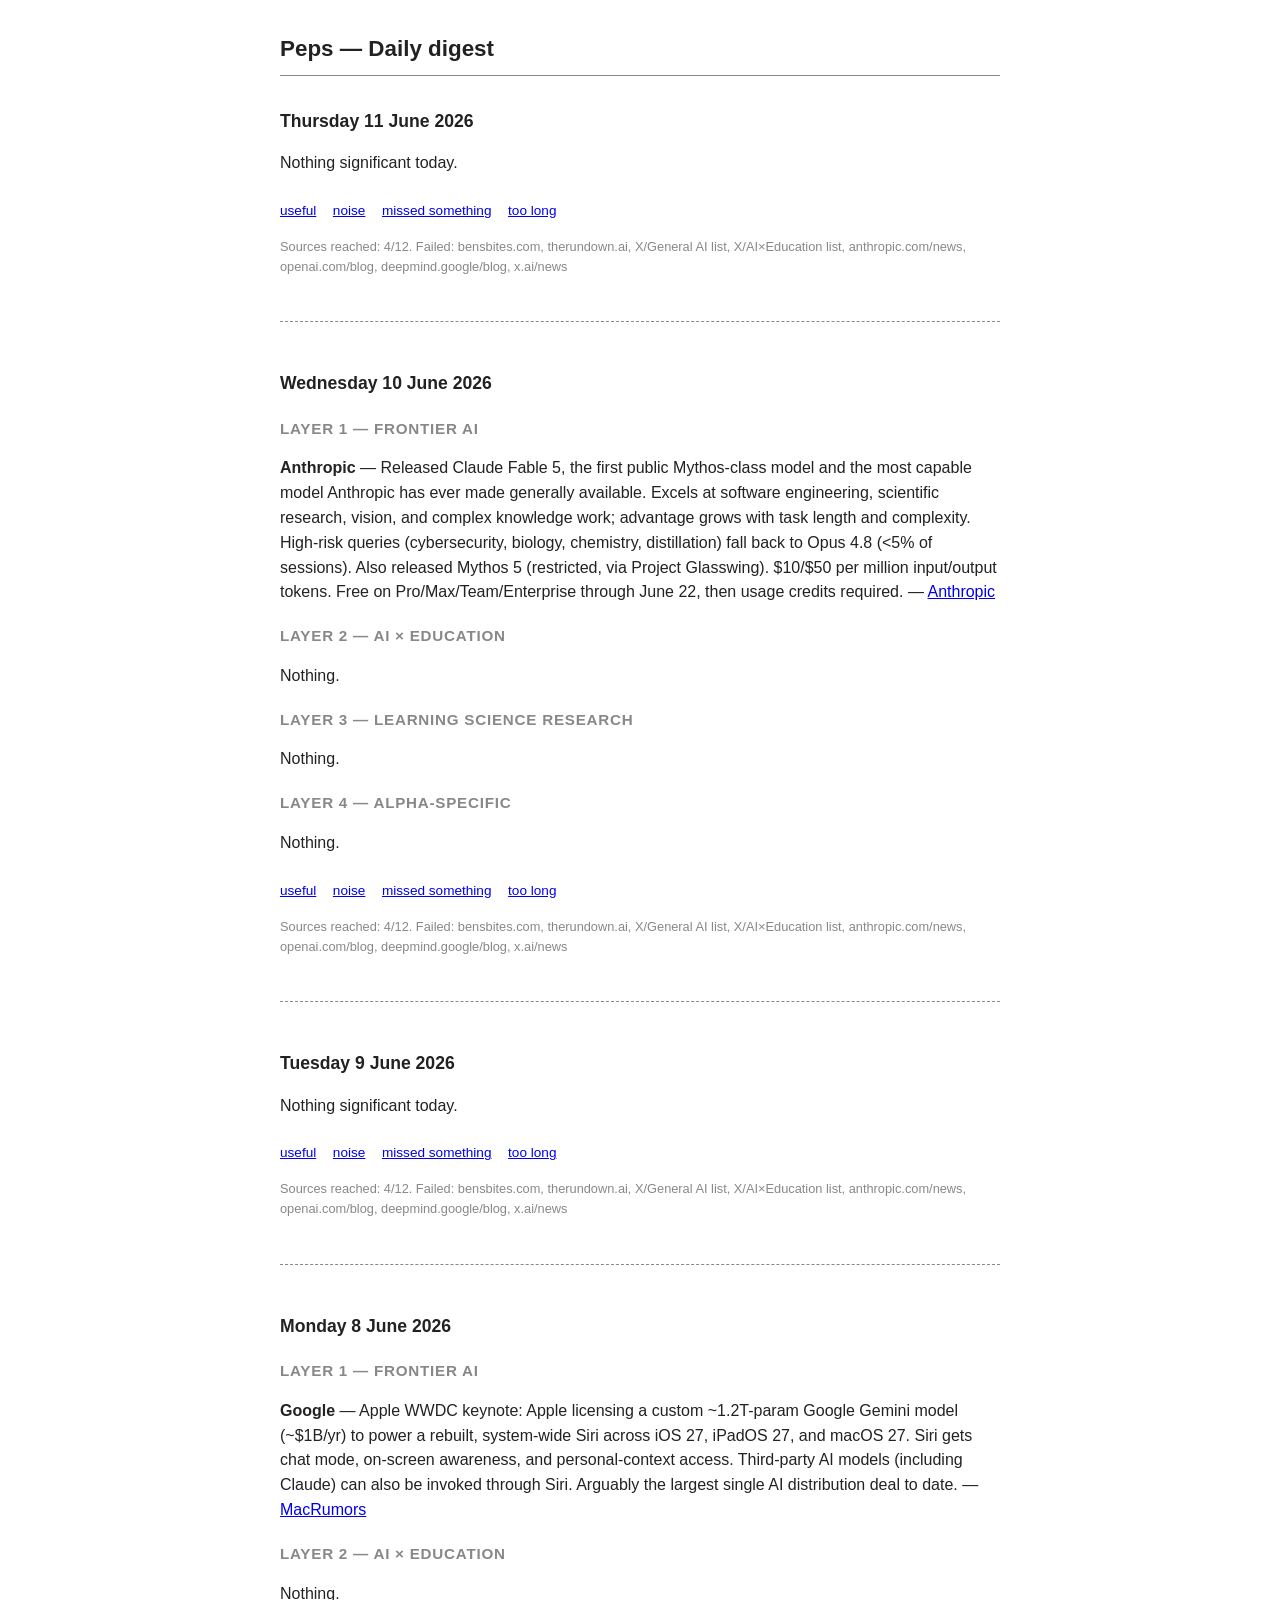
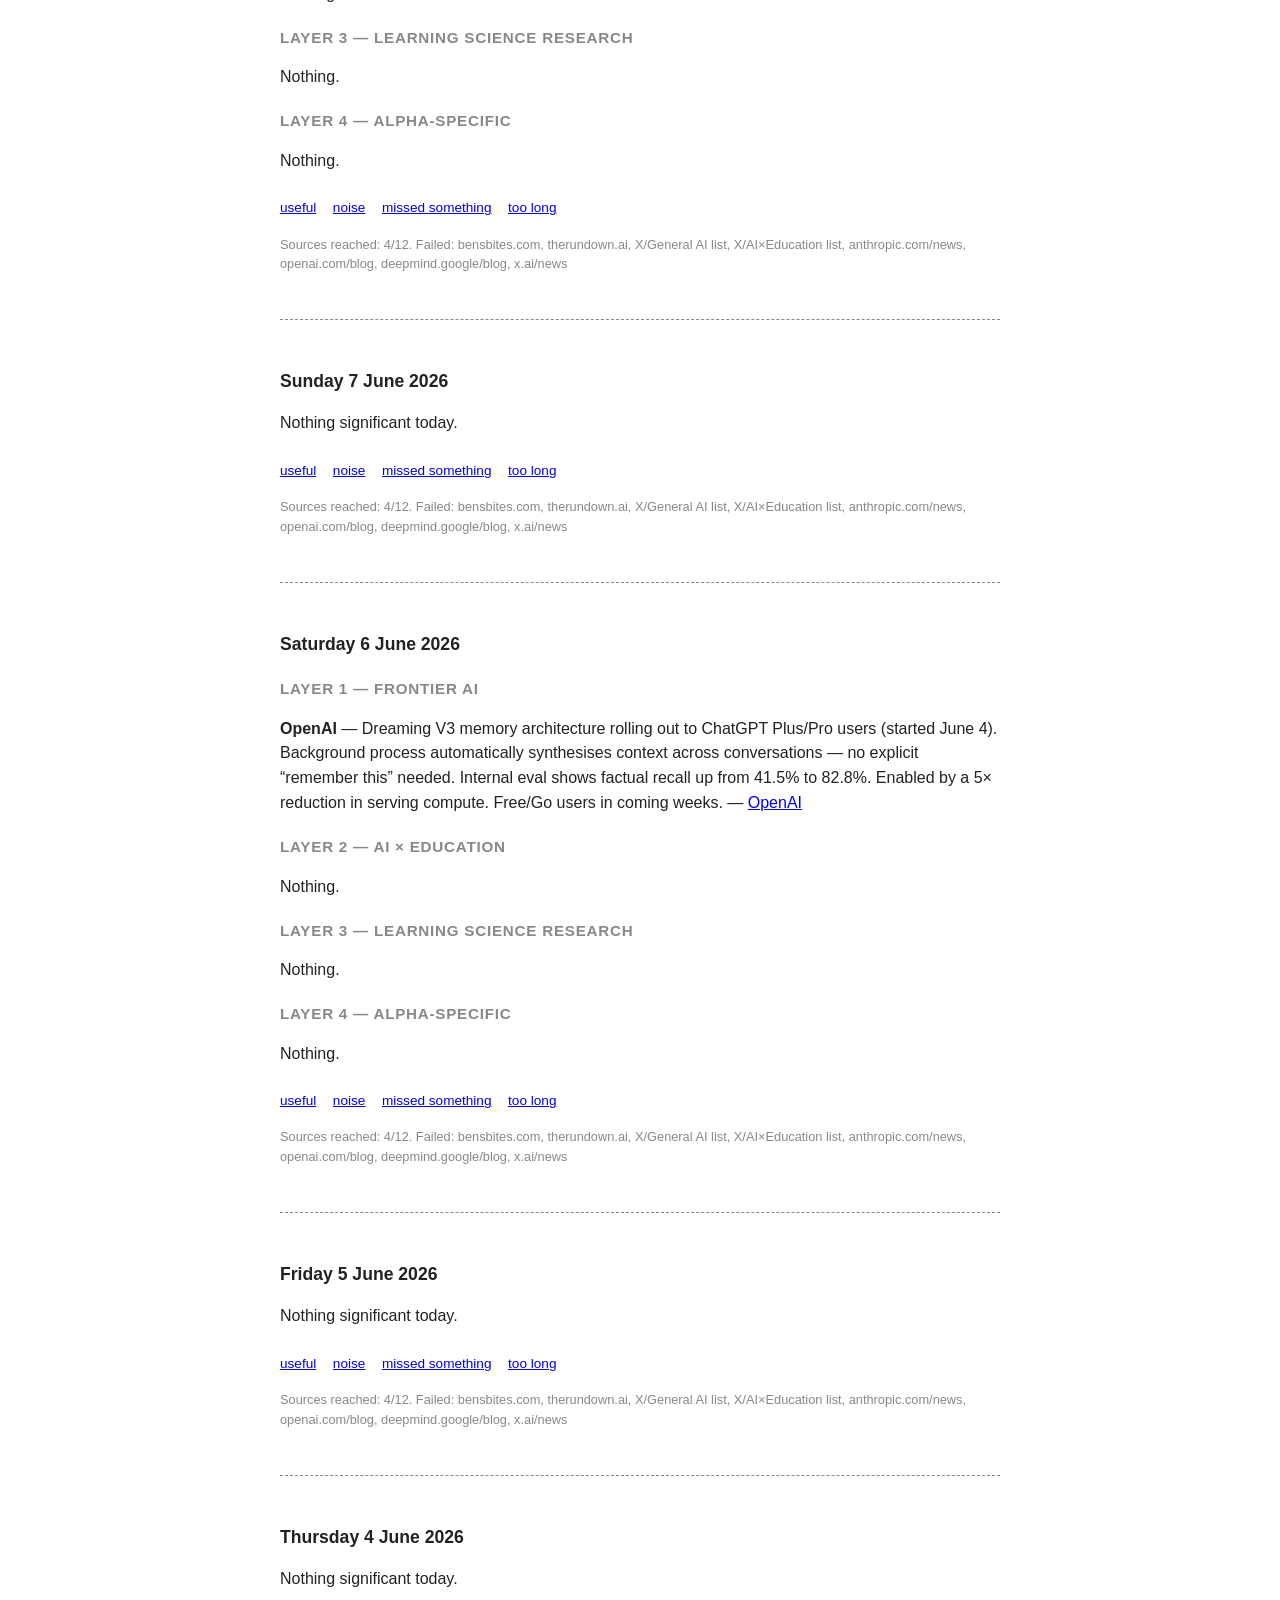
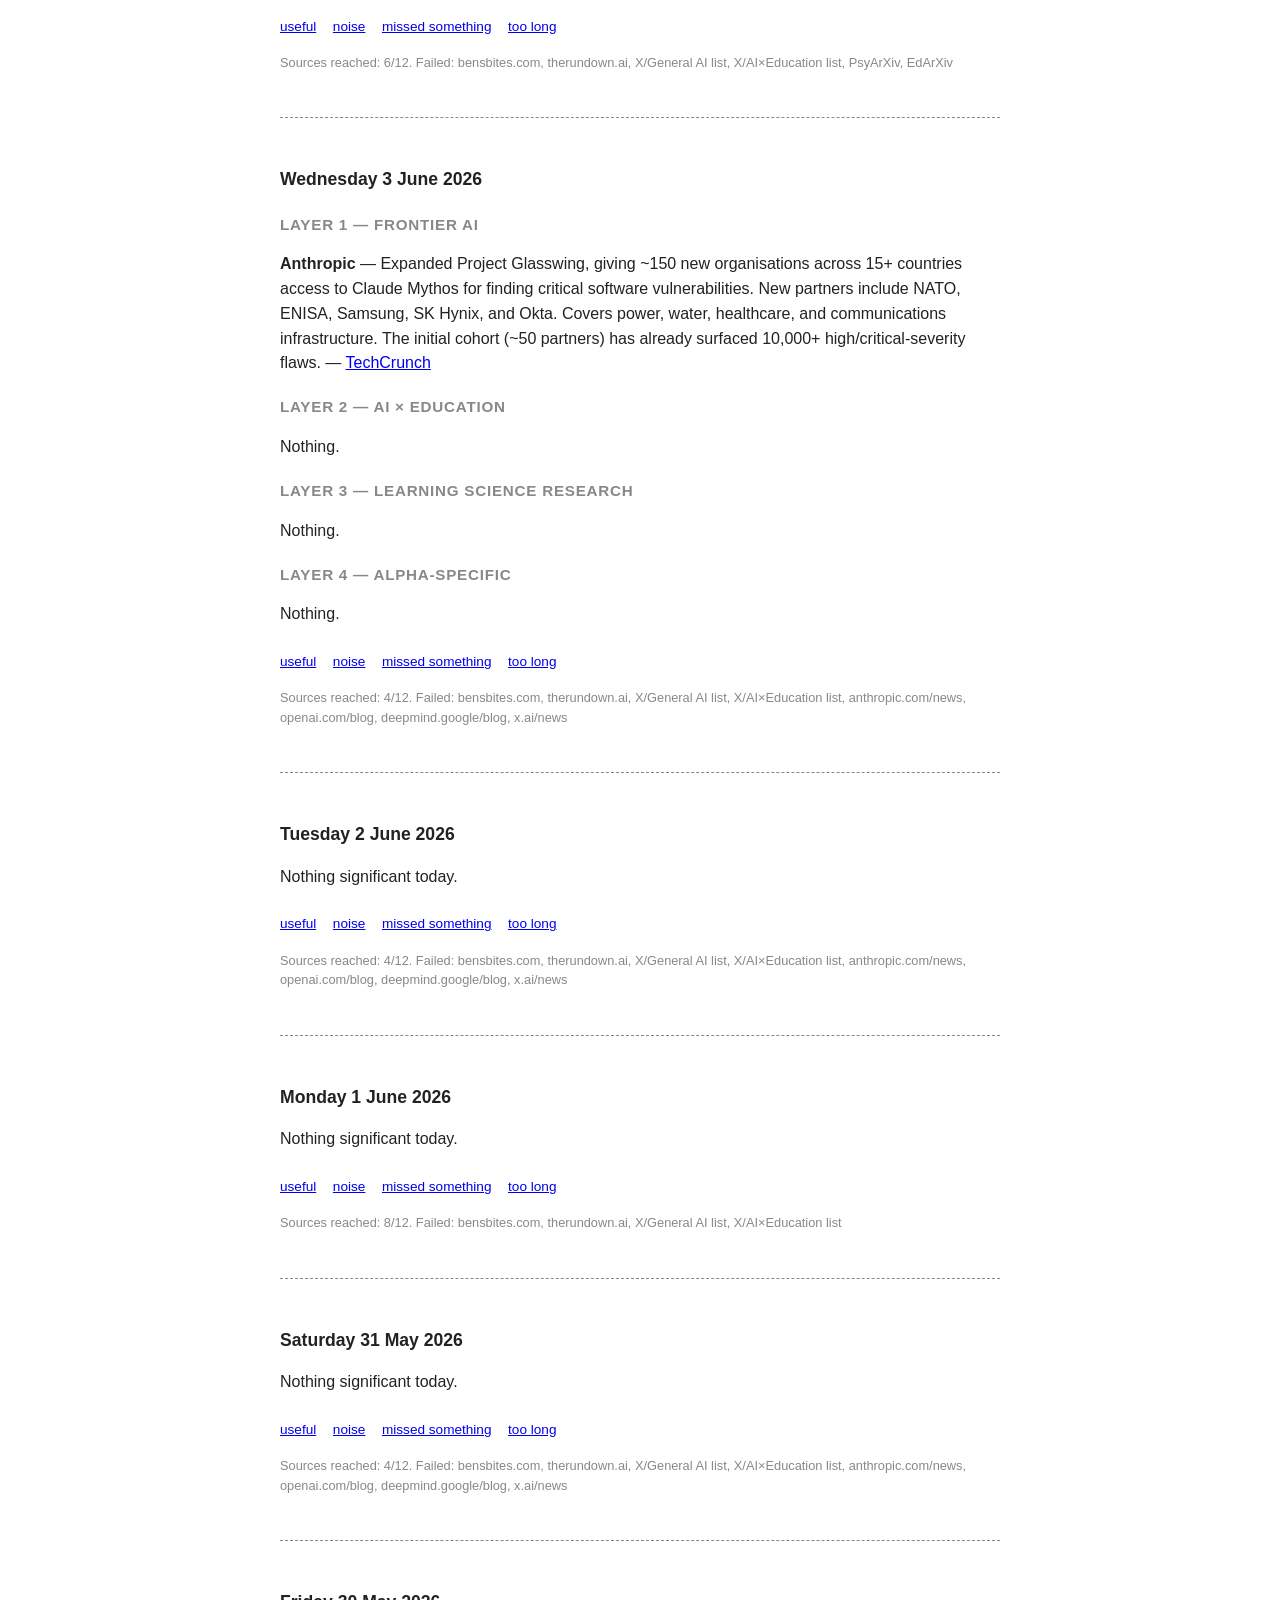
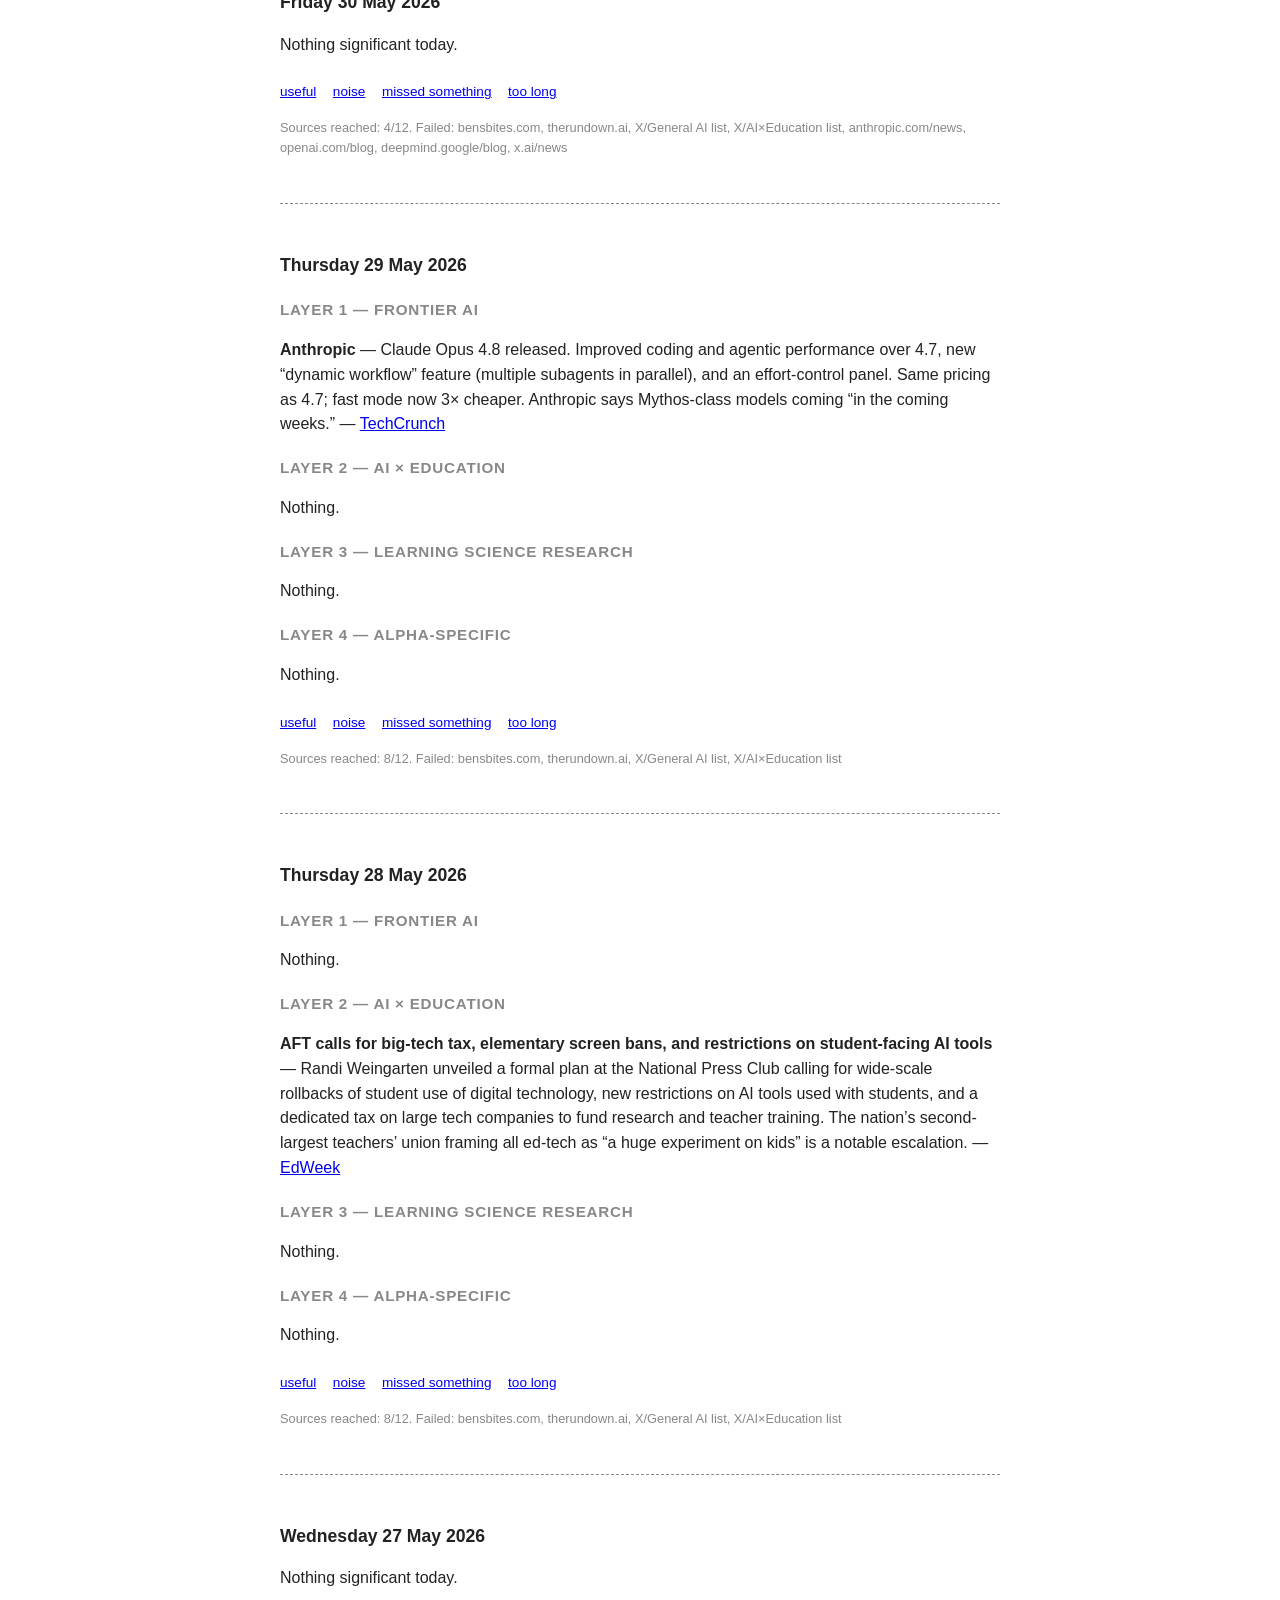
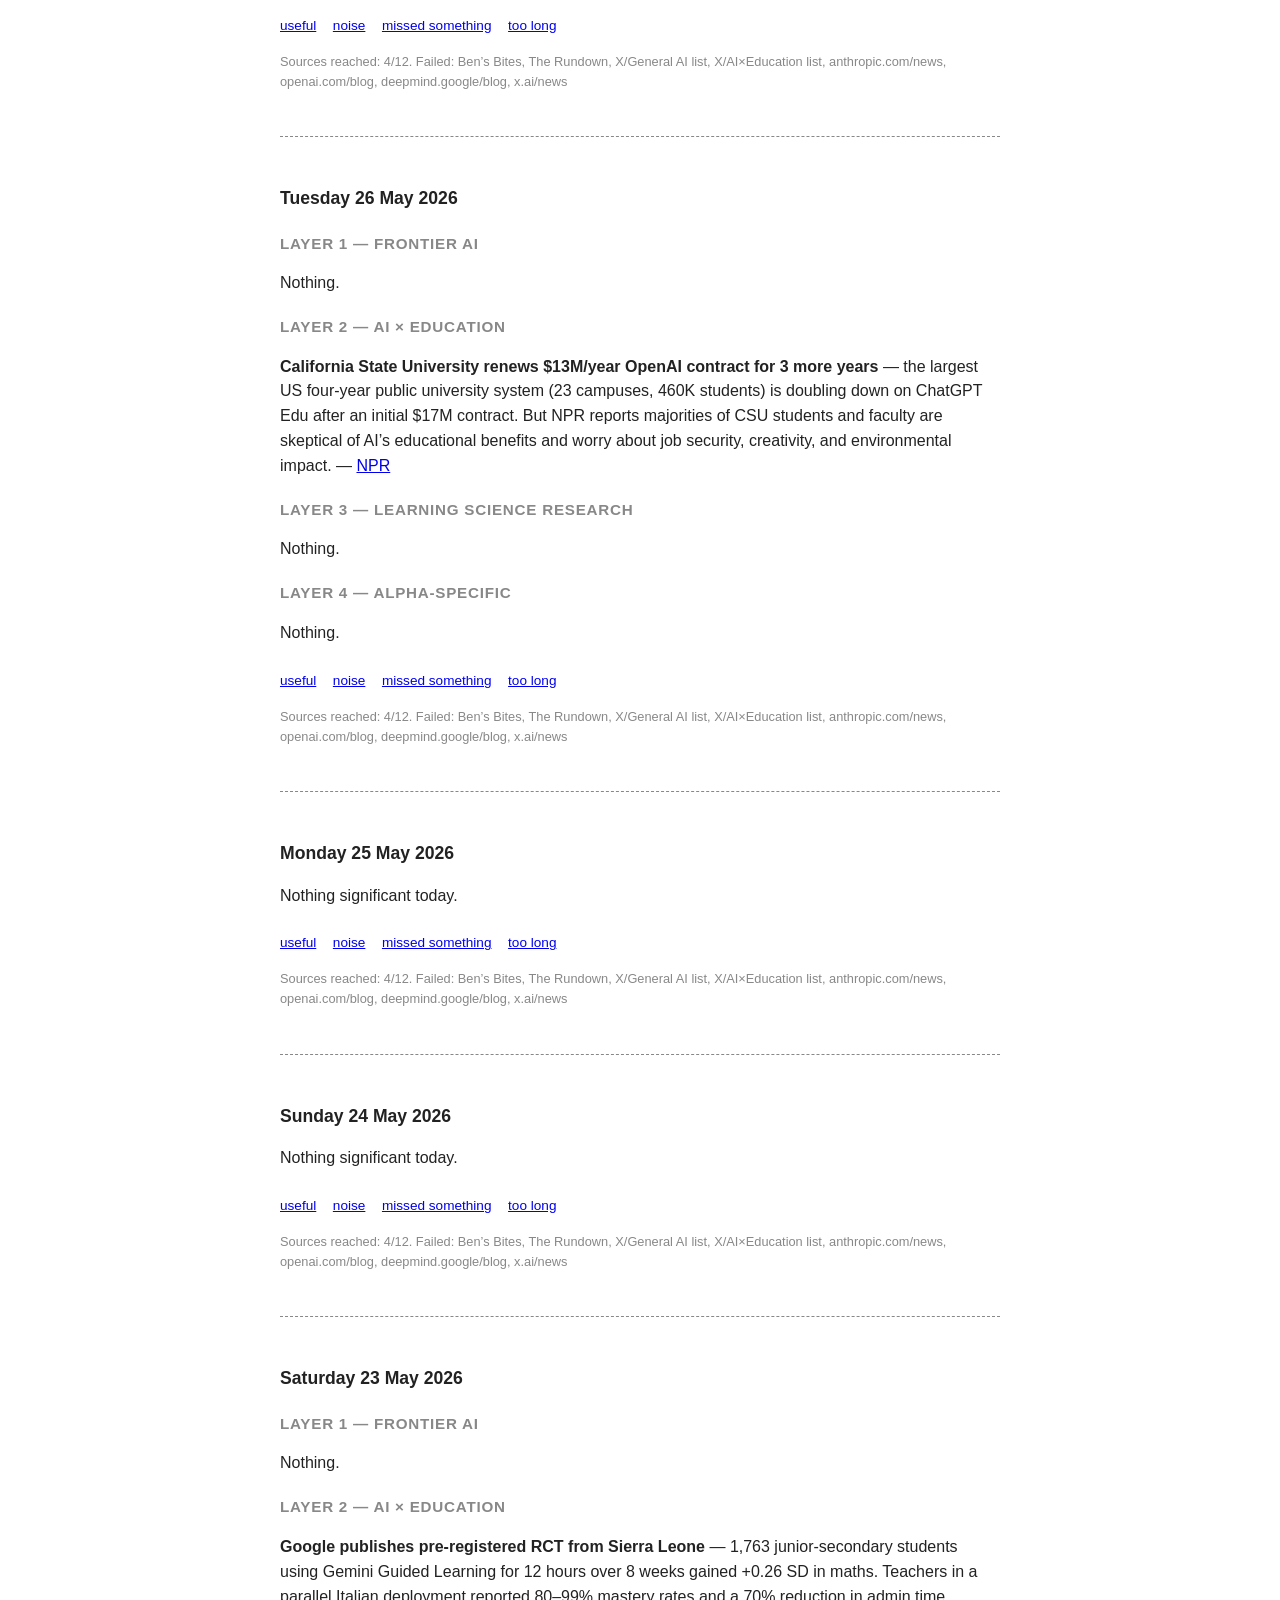
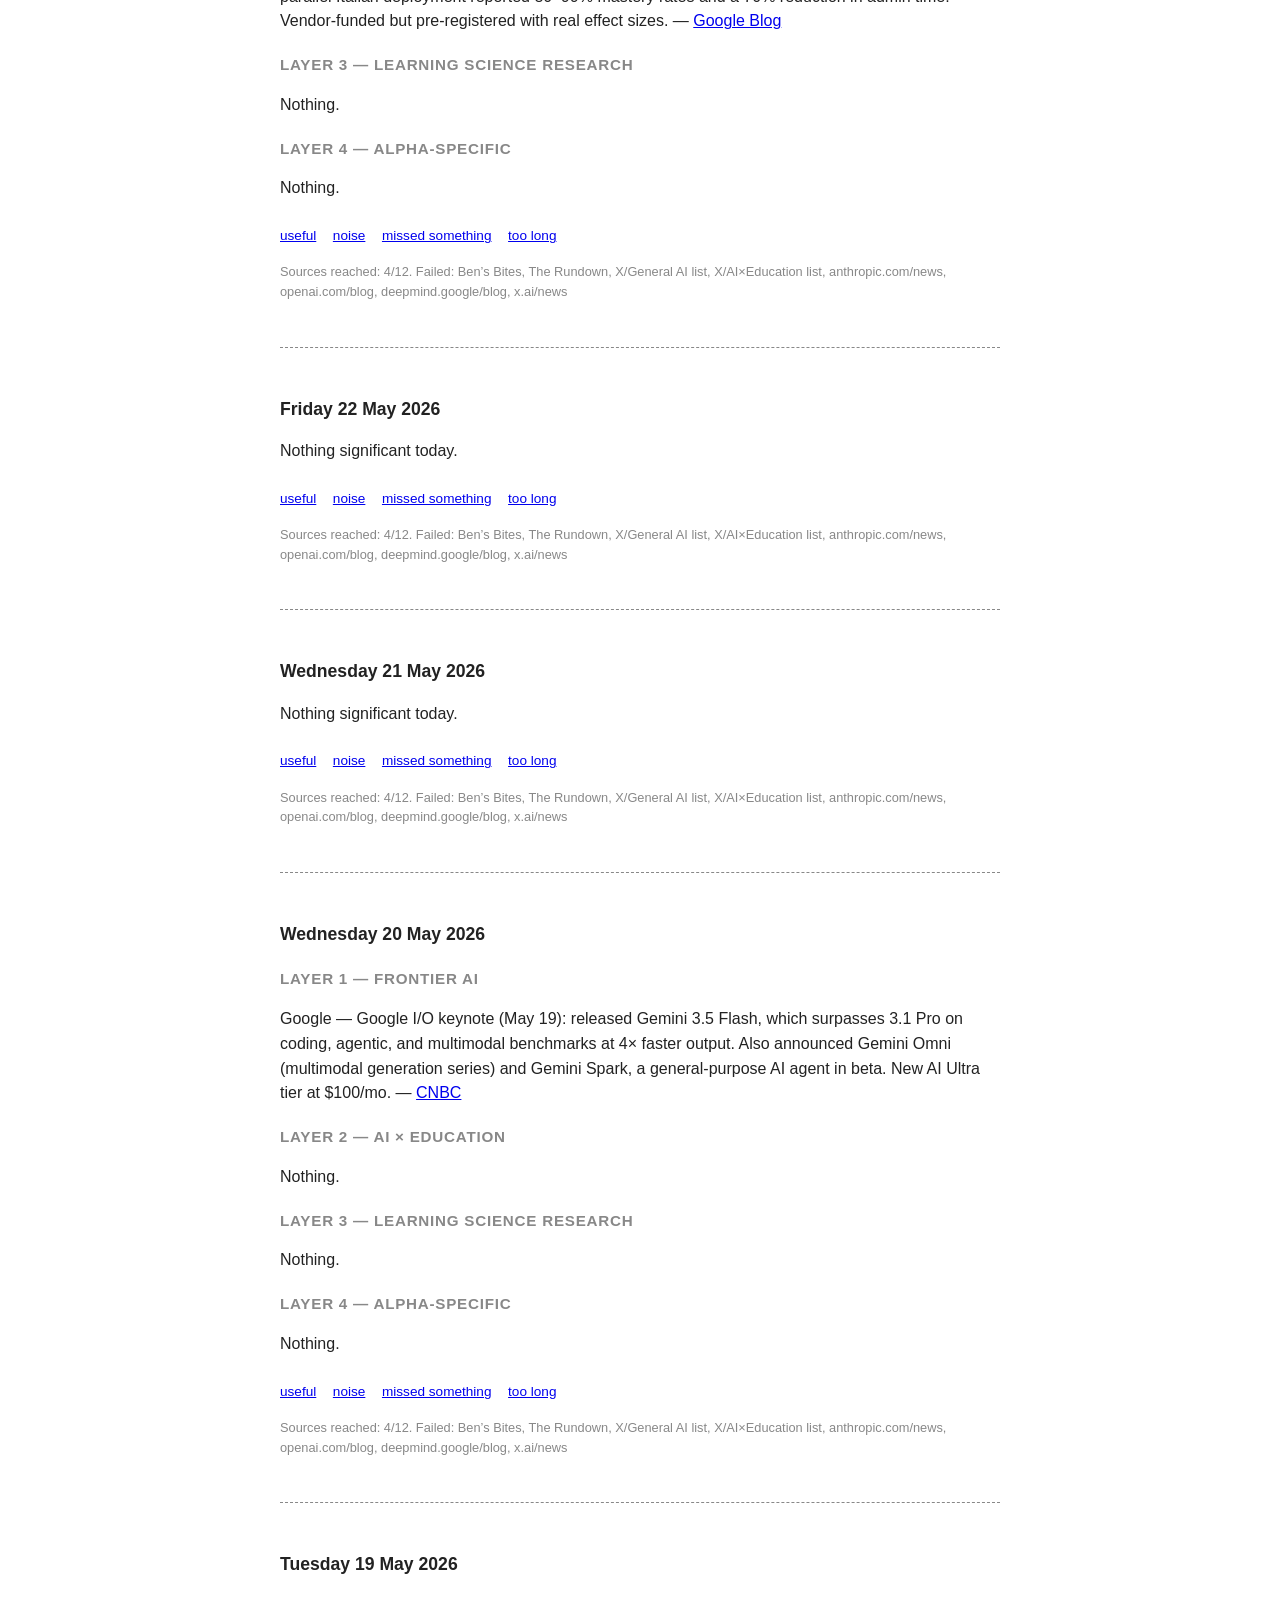
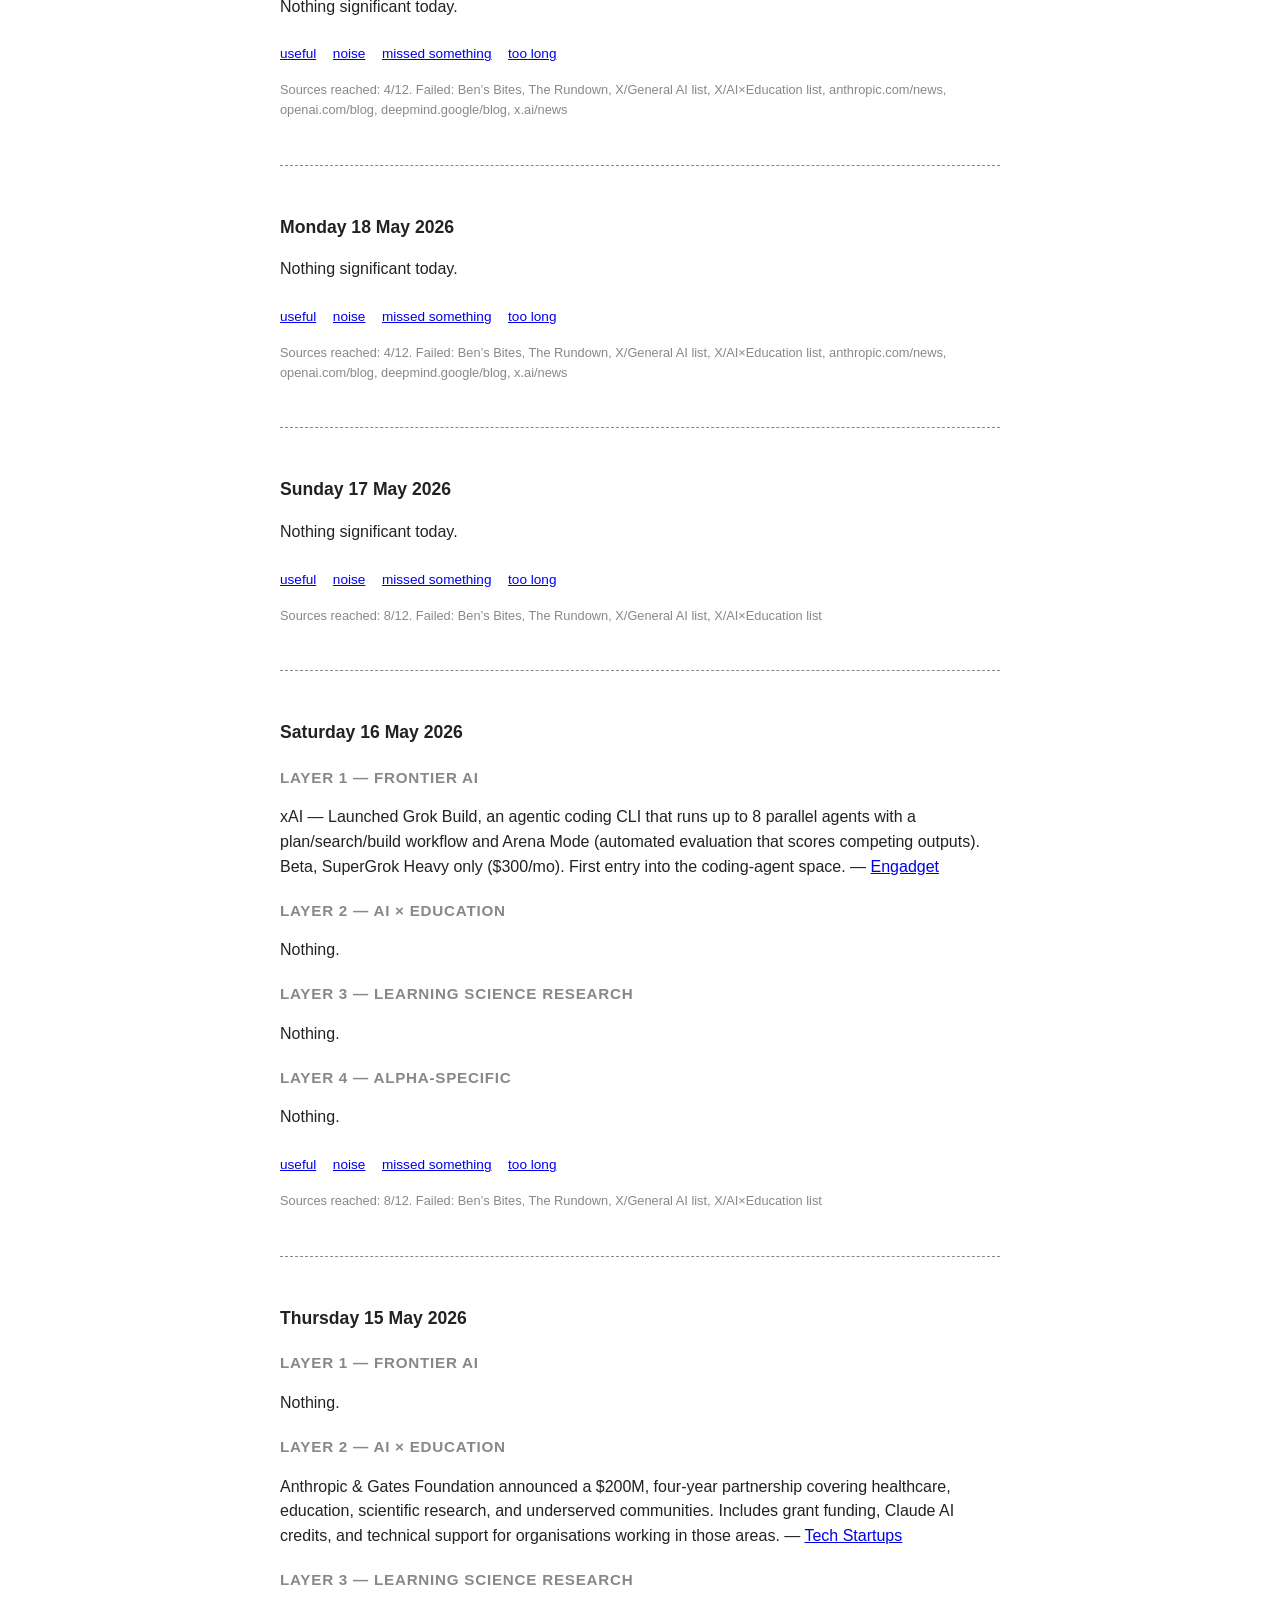
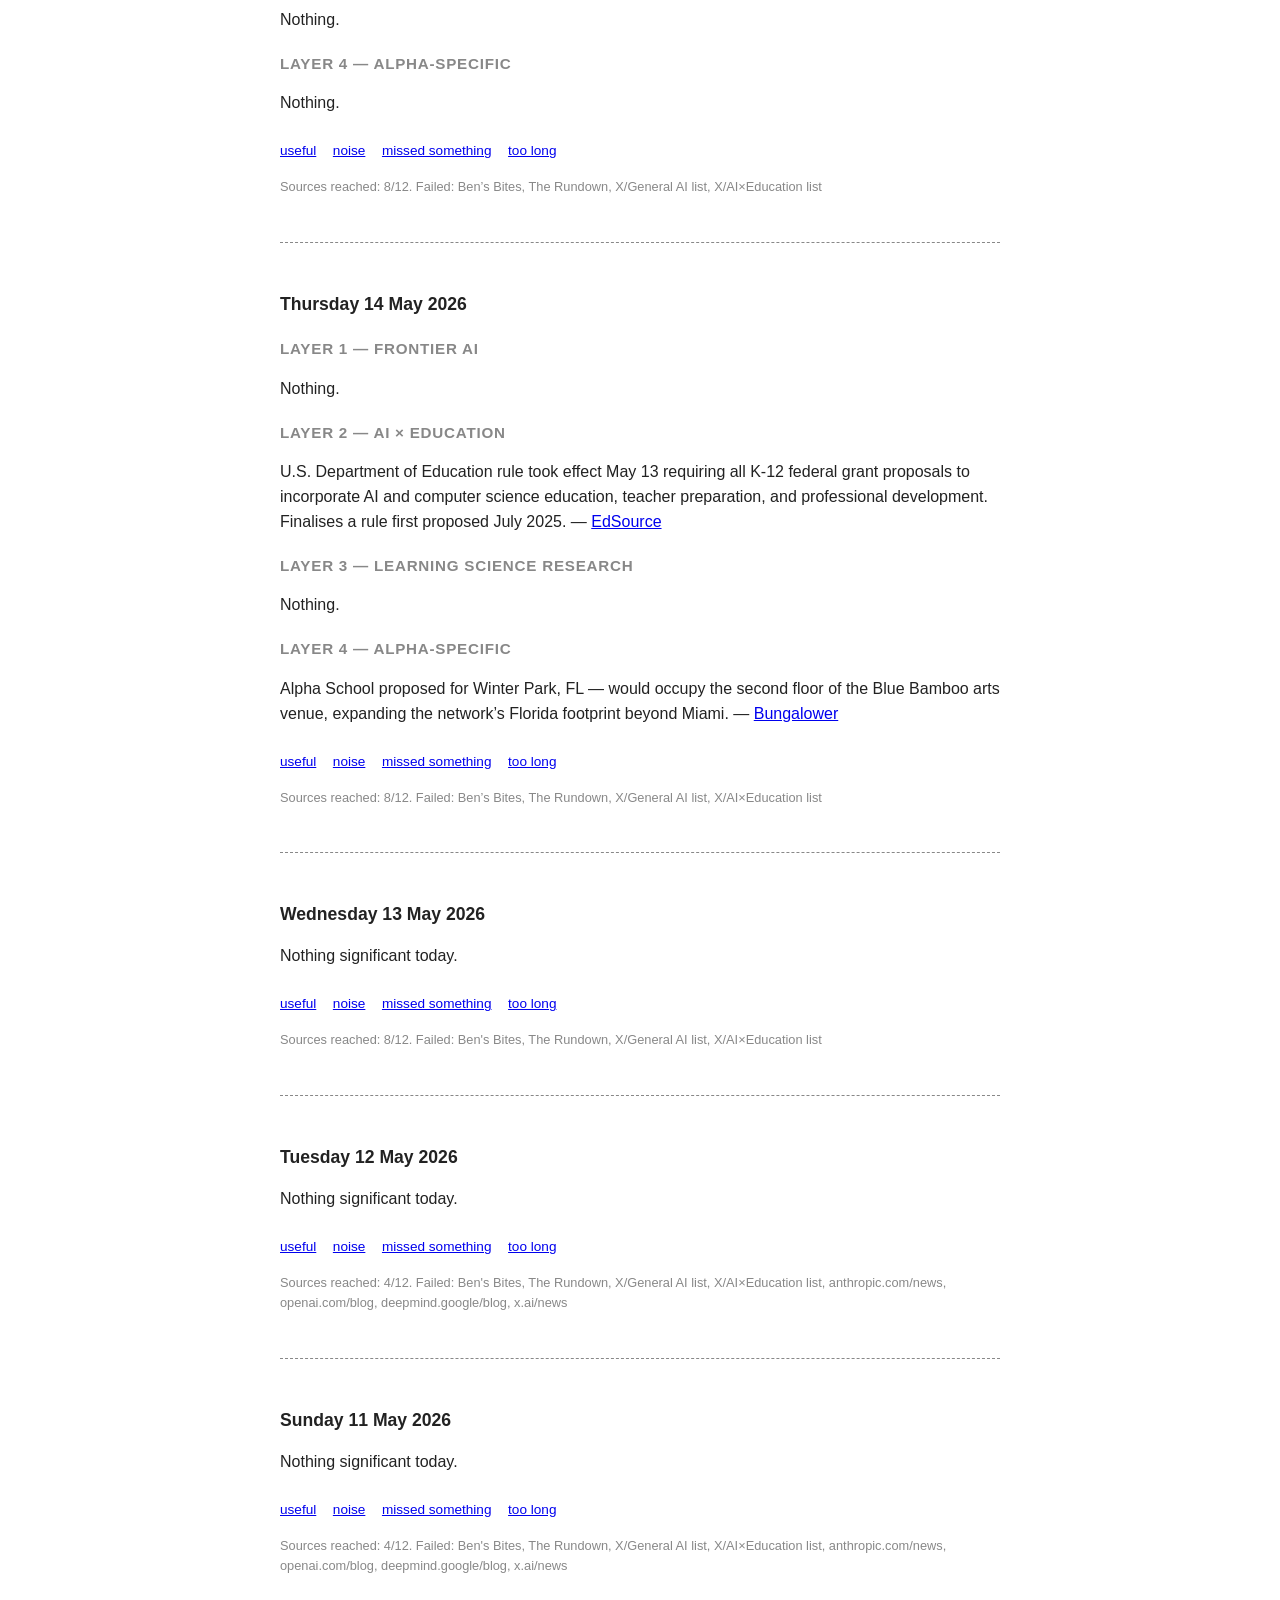
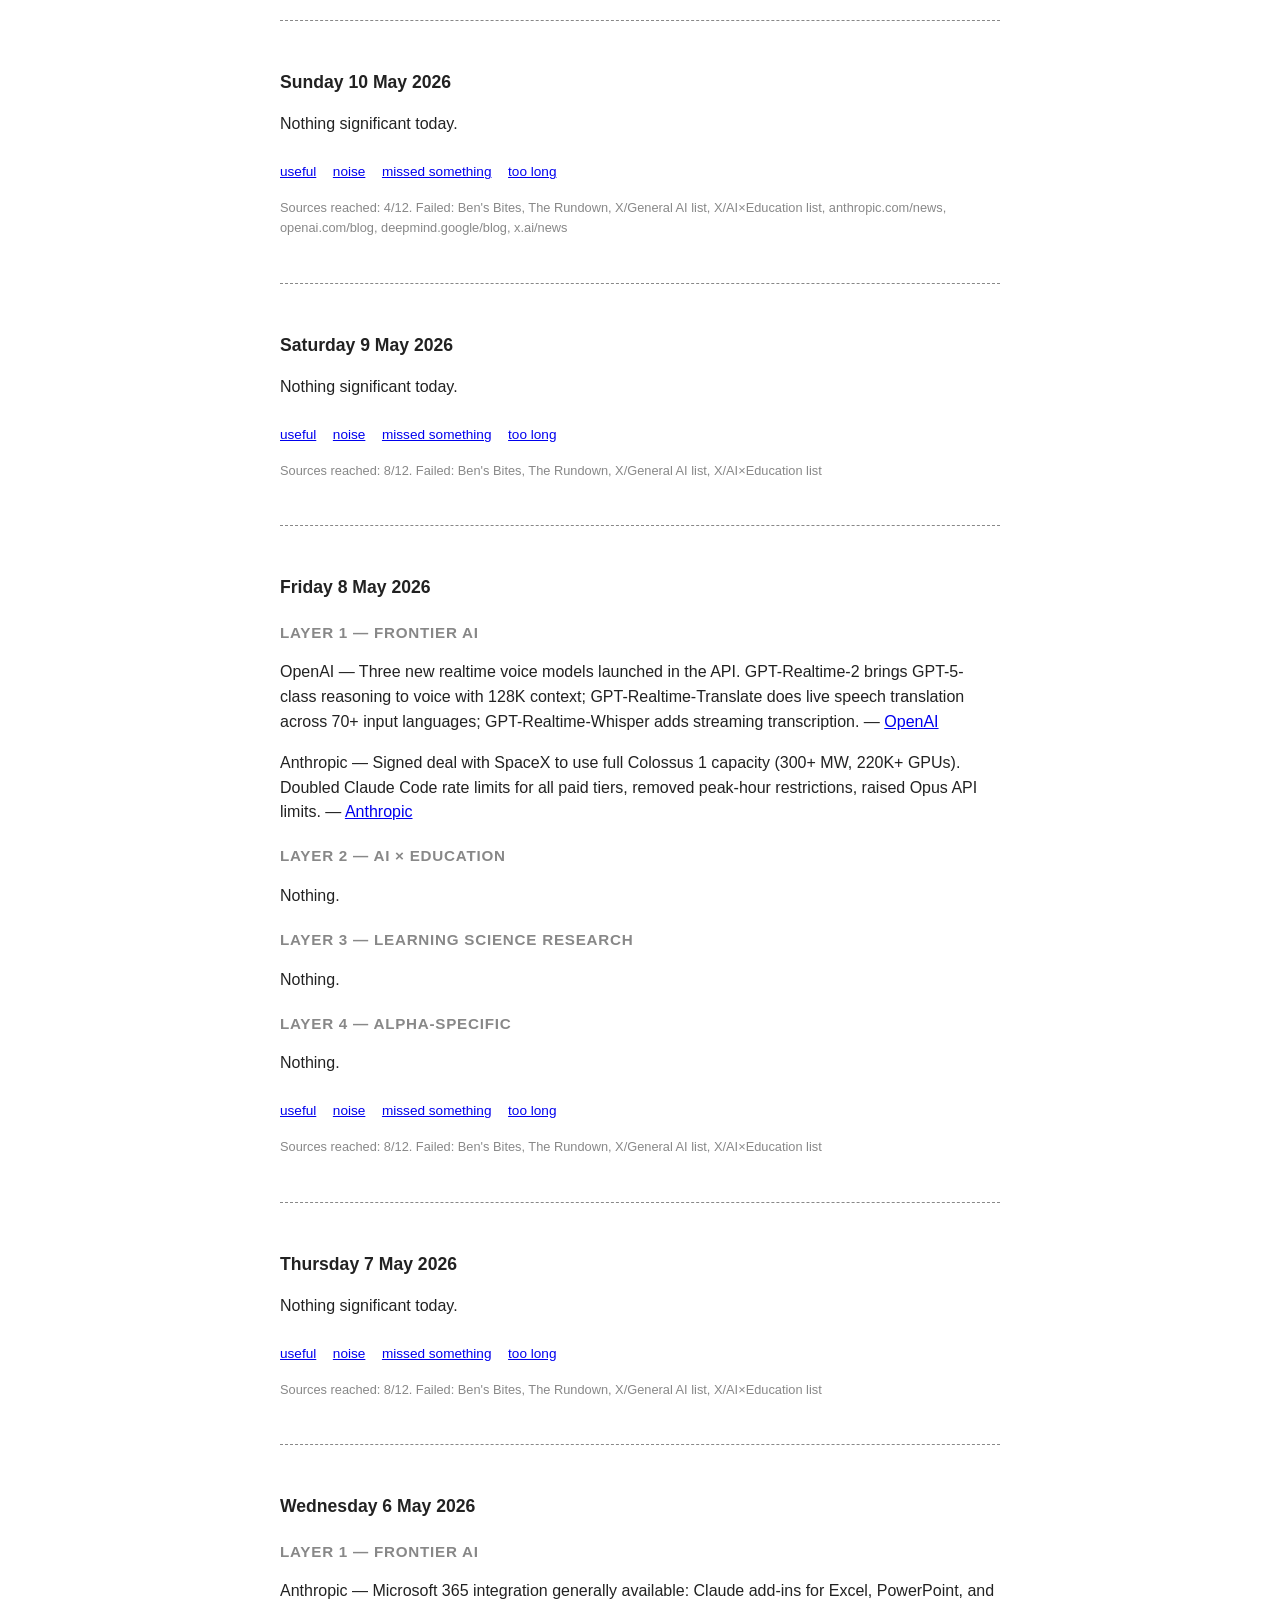
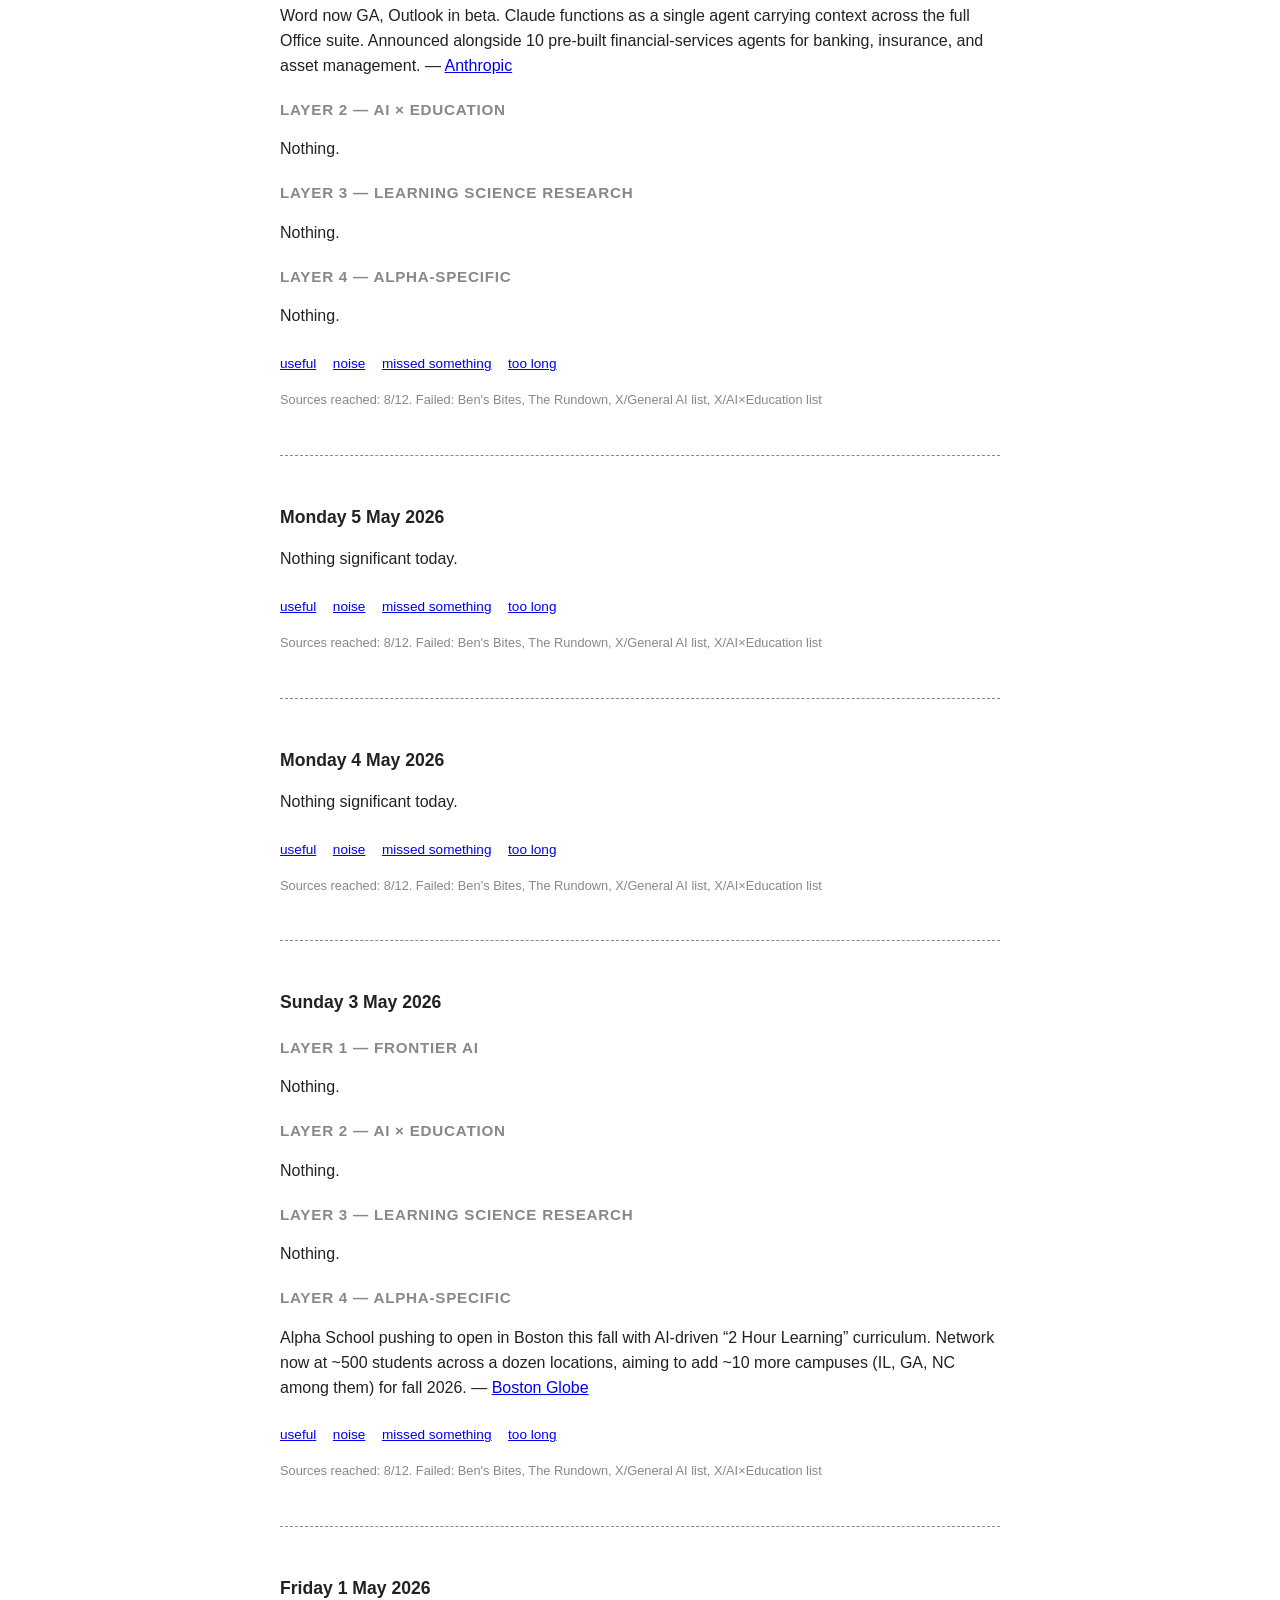
==== commit 62ffb357: "Daily digest — Thursday 11 June 2026 — NOTHING https://claude.ai/code/session_01QFMUP6HXv3gp5vF5cLQZ" ====
--- a/digest/index.html
+++ b/digest/index.html
@@ -28,6 +28,20 @@
 <h1>Peps — Daily digest</h1>
 <!-- INSERT NEW DIGESTS HERE -->
 <section class="digest">
+<h2>Thursday 11 June 2026</h2>
+
+<p>Nothing significant today.</p>
+
+<p class="feedback">
+  <a href="mailto:peps.mccrea@alpha.school?subject=Re%3A%20Daily%20digest%20%E2%80%94%20Thursday%2011%20June%202026%20%E2%80%94%20useful">useful</a>
+  <a href="mailto:peps.mccrea@alpha.school?subject=Re%3A%20Daily%20digest%20%E2%80%94%20Thursday%2011%20June%202026%20%E2%80%94%20noise">noise</a>
+  <a href="mailto:peps.mccrea@alpha.school?subject=Re%3A%20Daily%20digest%20%E2%80%94%20Thursday%2011%20June%202026%20%E2%80%94%20missed%20something">missed something</a>
+  <a href="mailto:peps.mccrea@alpha.school?subject=Re%3A%20Daily%20digest%20%E2%80%94%20Thursday%2011%20June%202026%20%E2%80%94%20too%20long">too long</a>
+</p>
+
+<p class="sources">Sources reached: 4/12. Failed: bensbites.com, therundown.ai, X/General AI list, X/AI&times;Education list, anthropic.com/news, openai.com/blog, deepmind.google/blog, x.ai/news</p>
+</section>
+<section class="digest">
 <h2>Wednesday 10 June 2026</h2>
 
 <h3>Layer 1 &mdash; Frontier AI</h3>
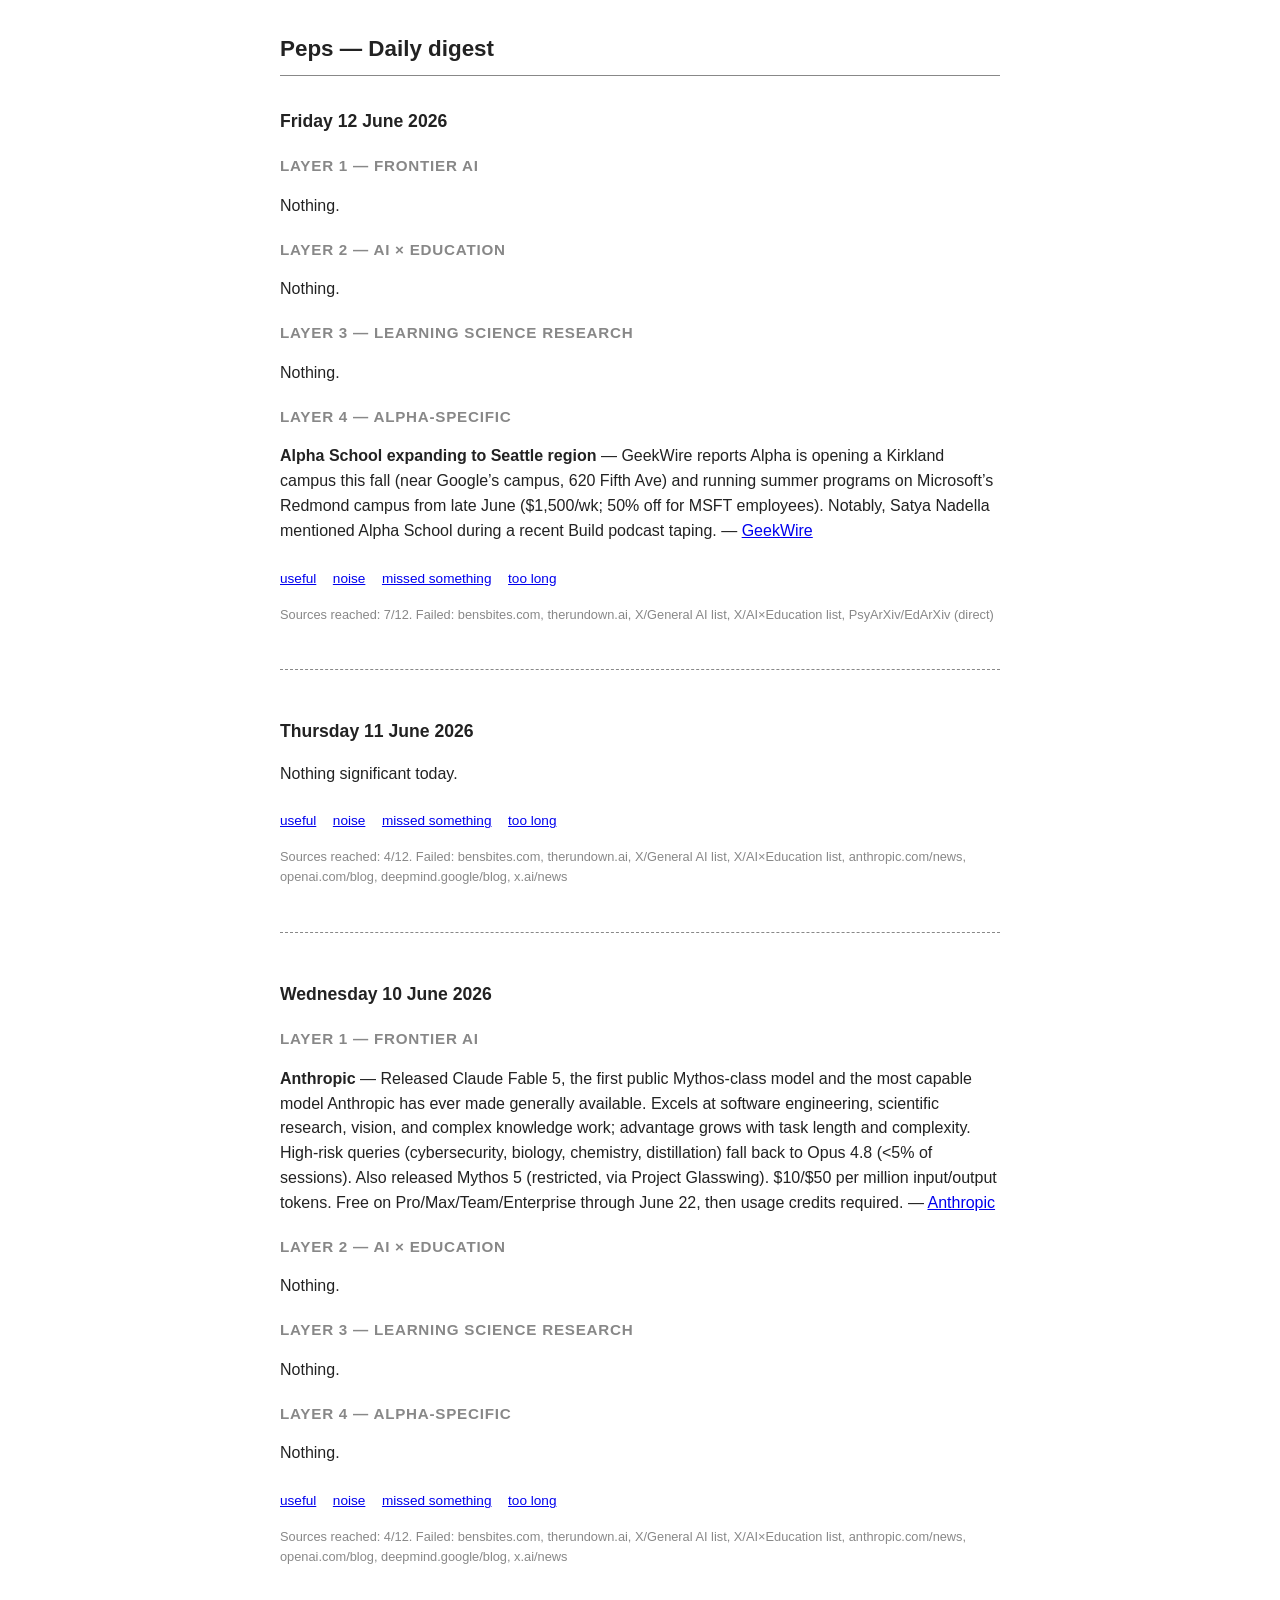
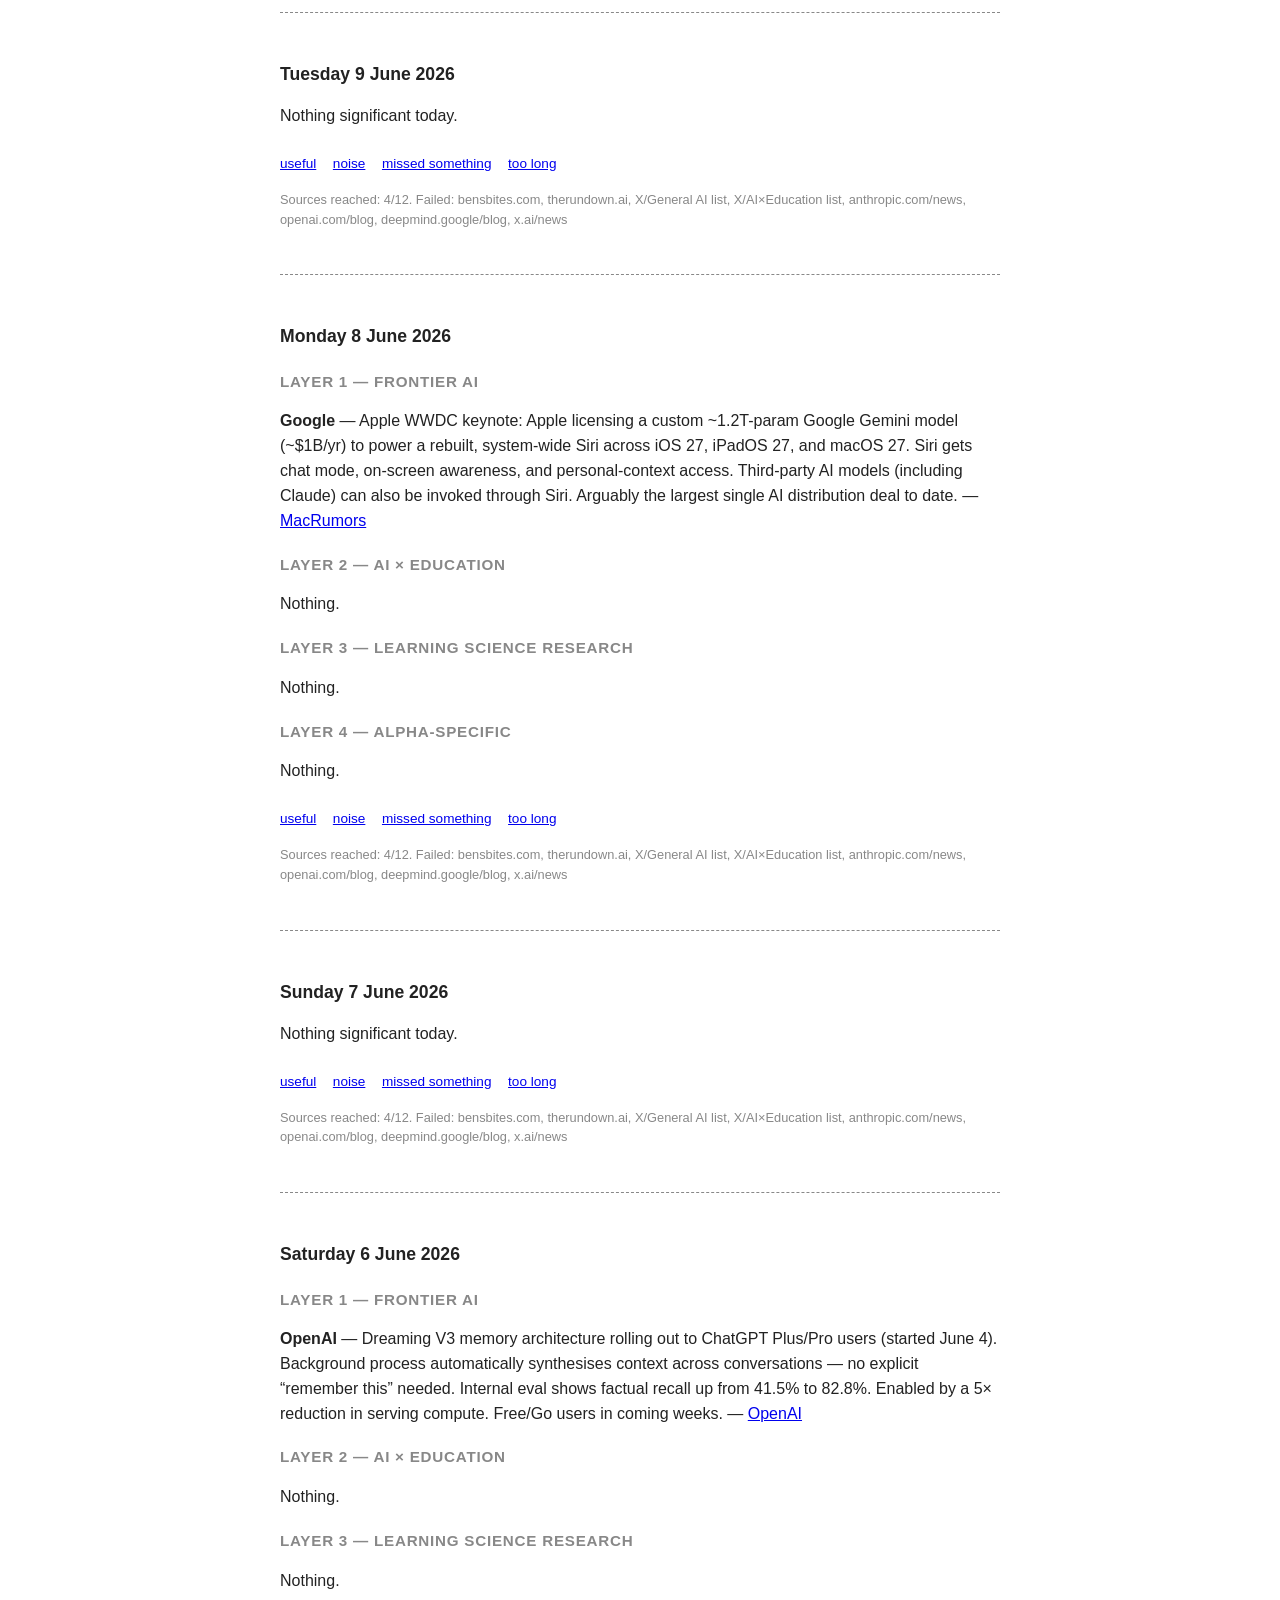
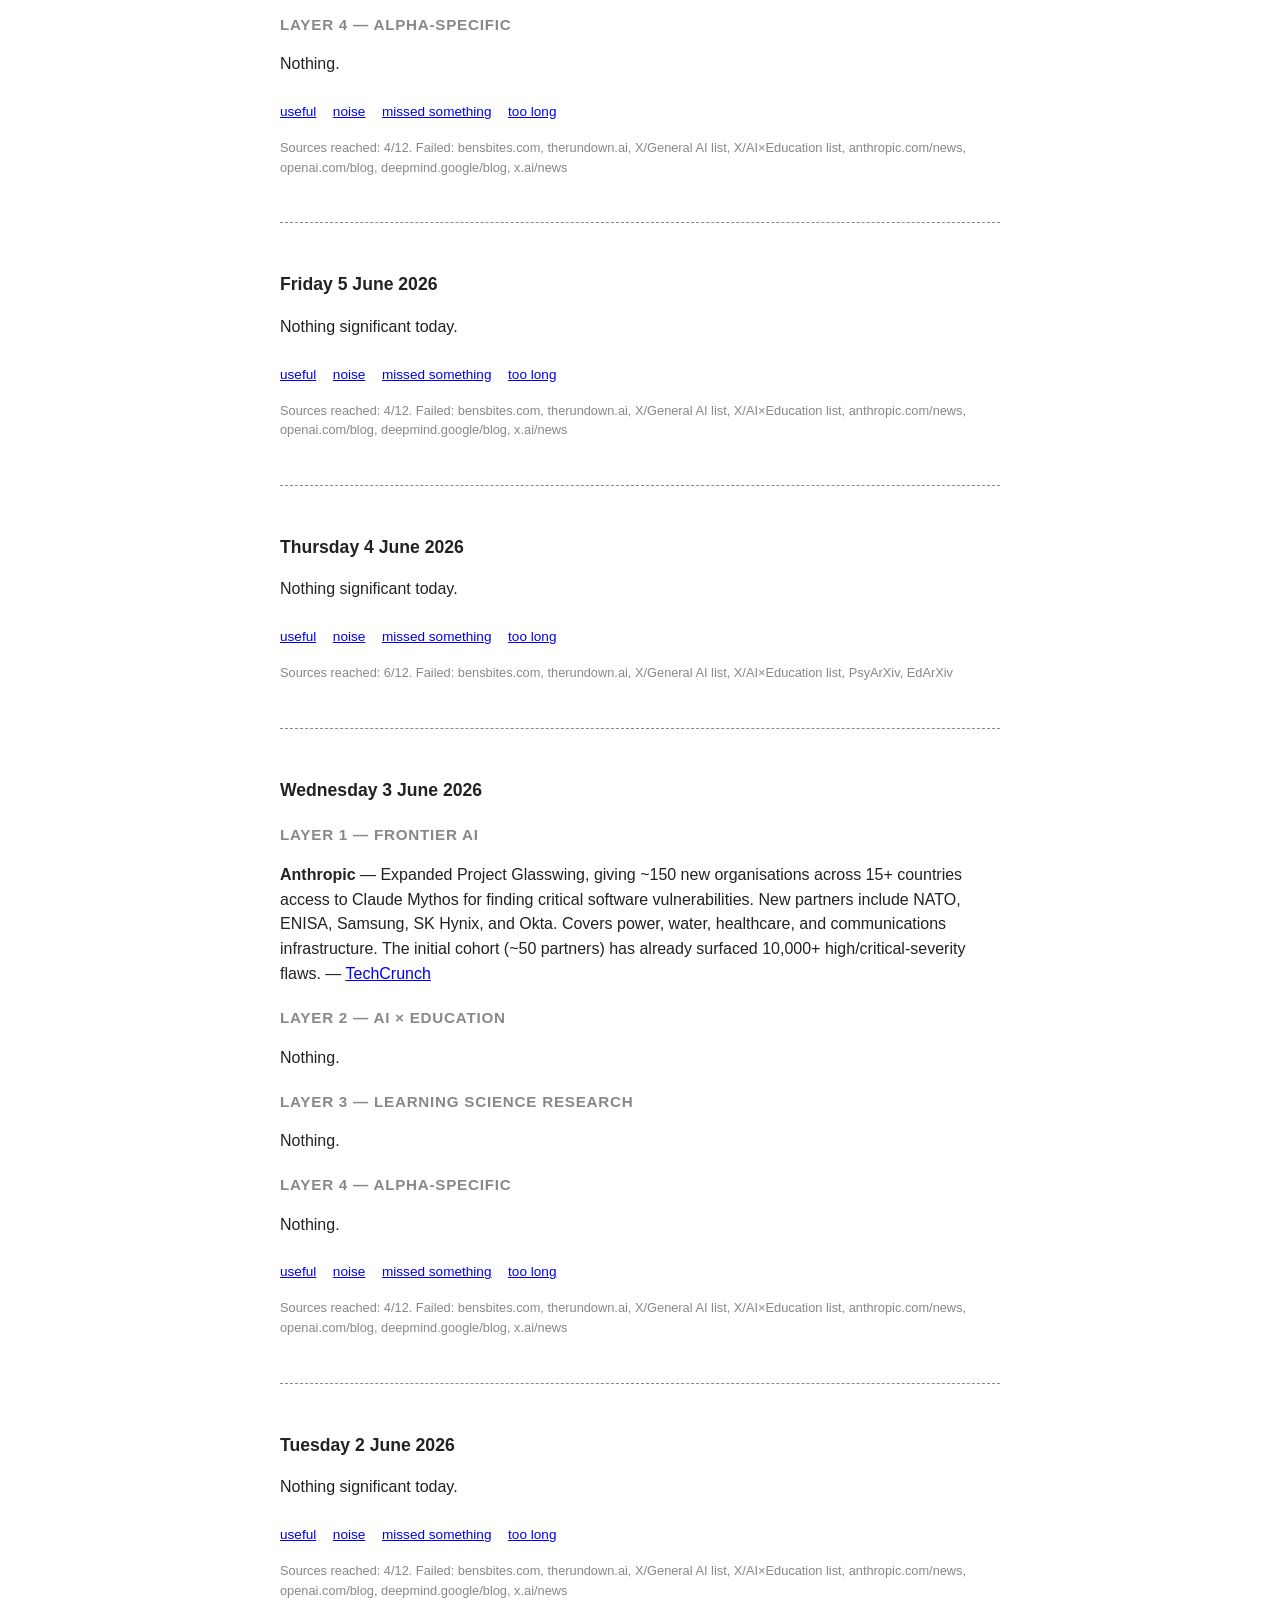
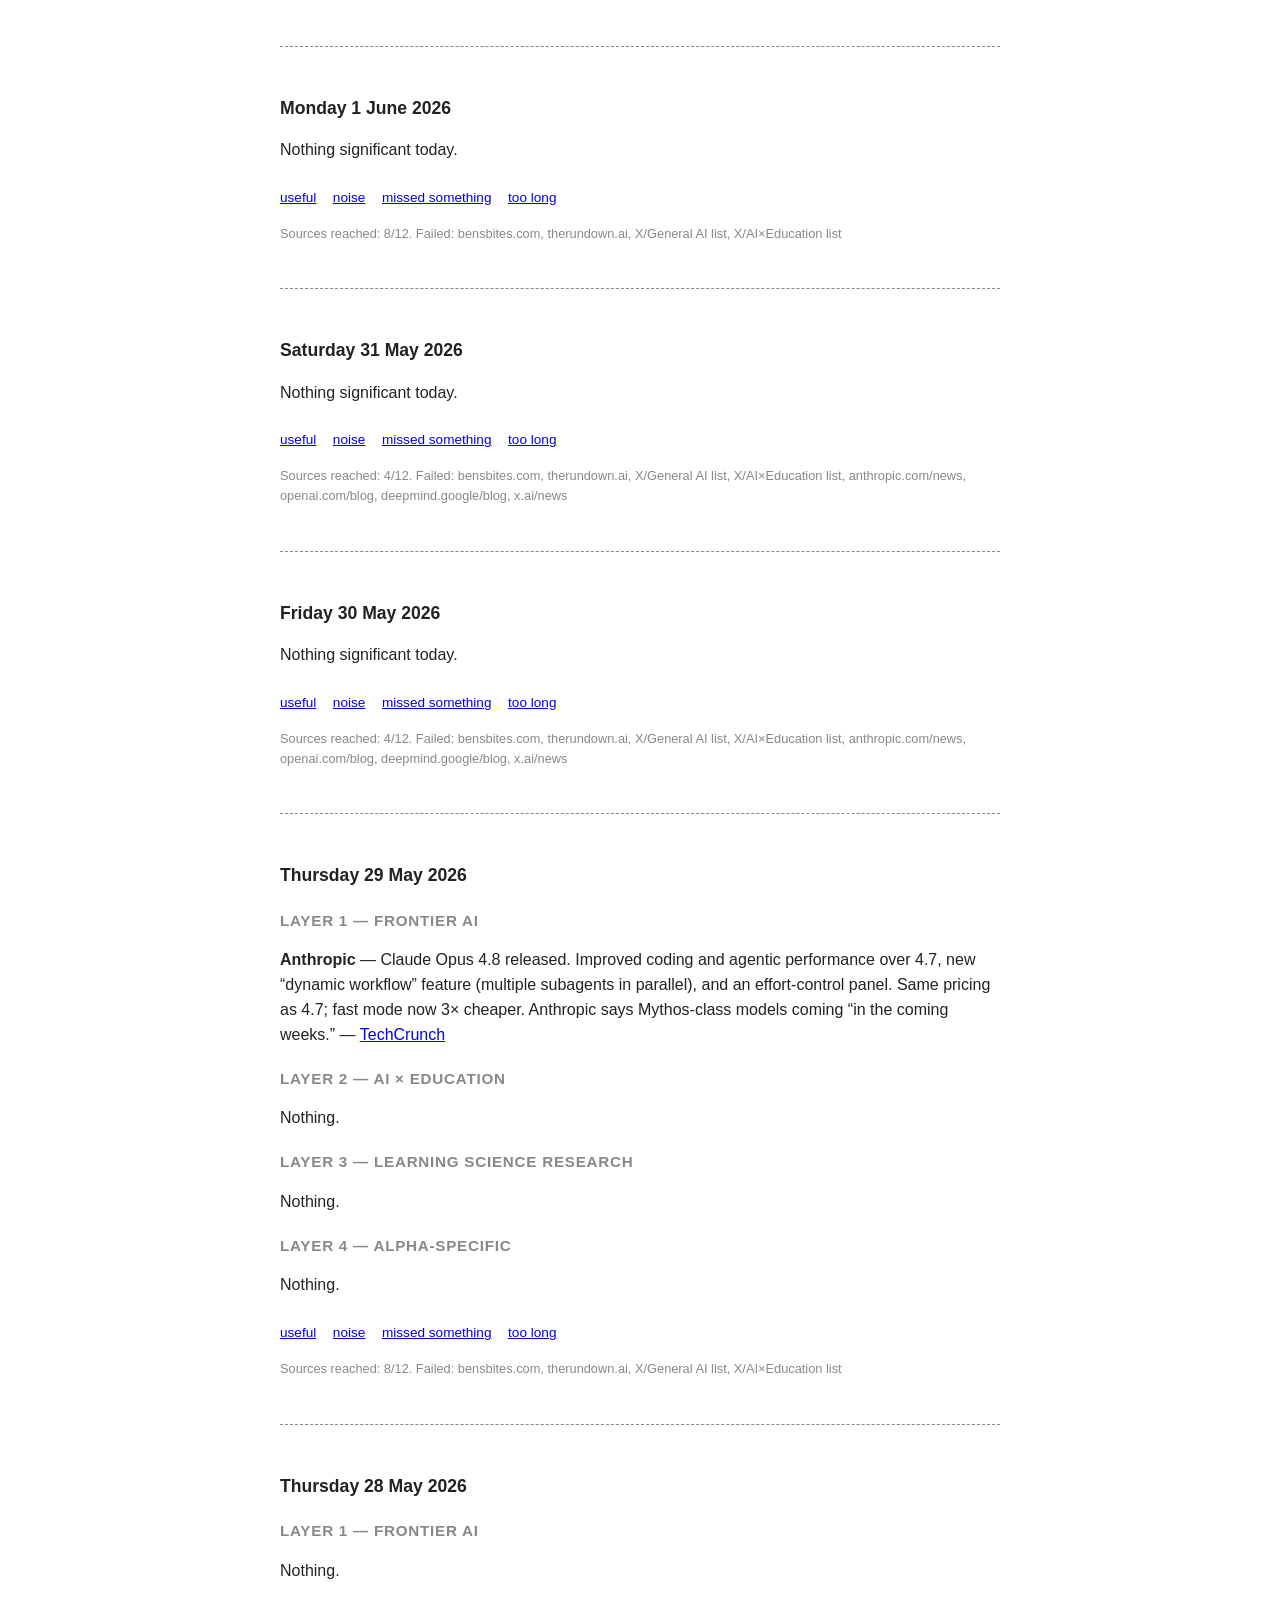
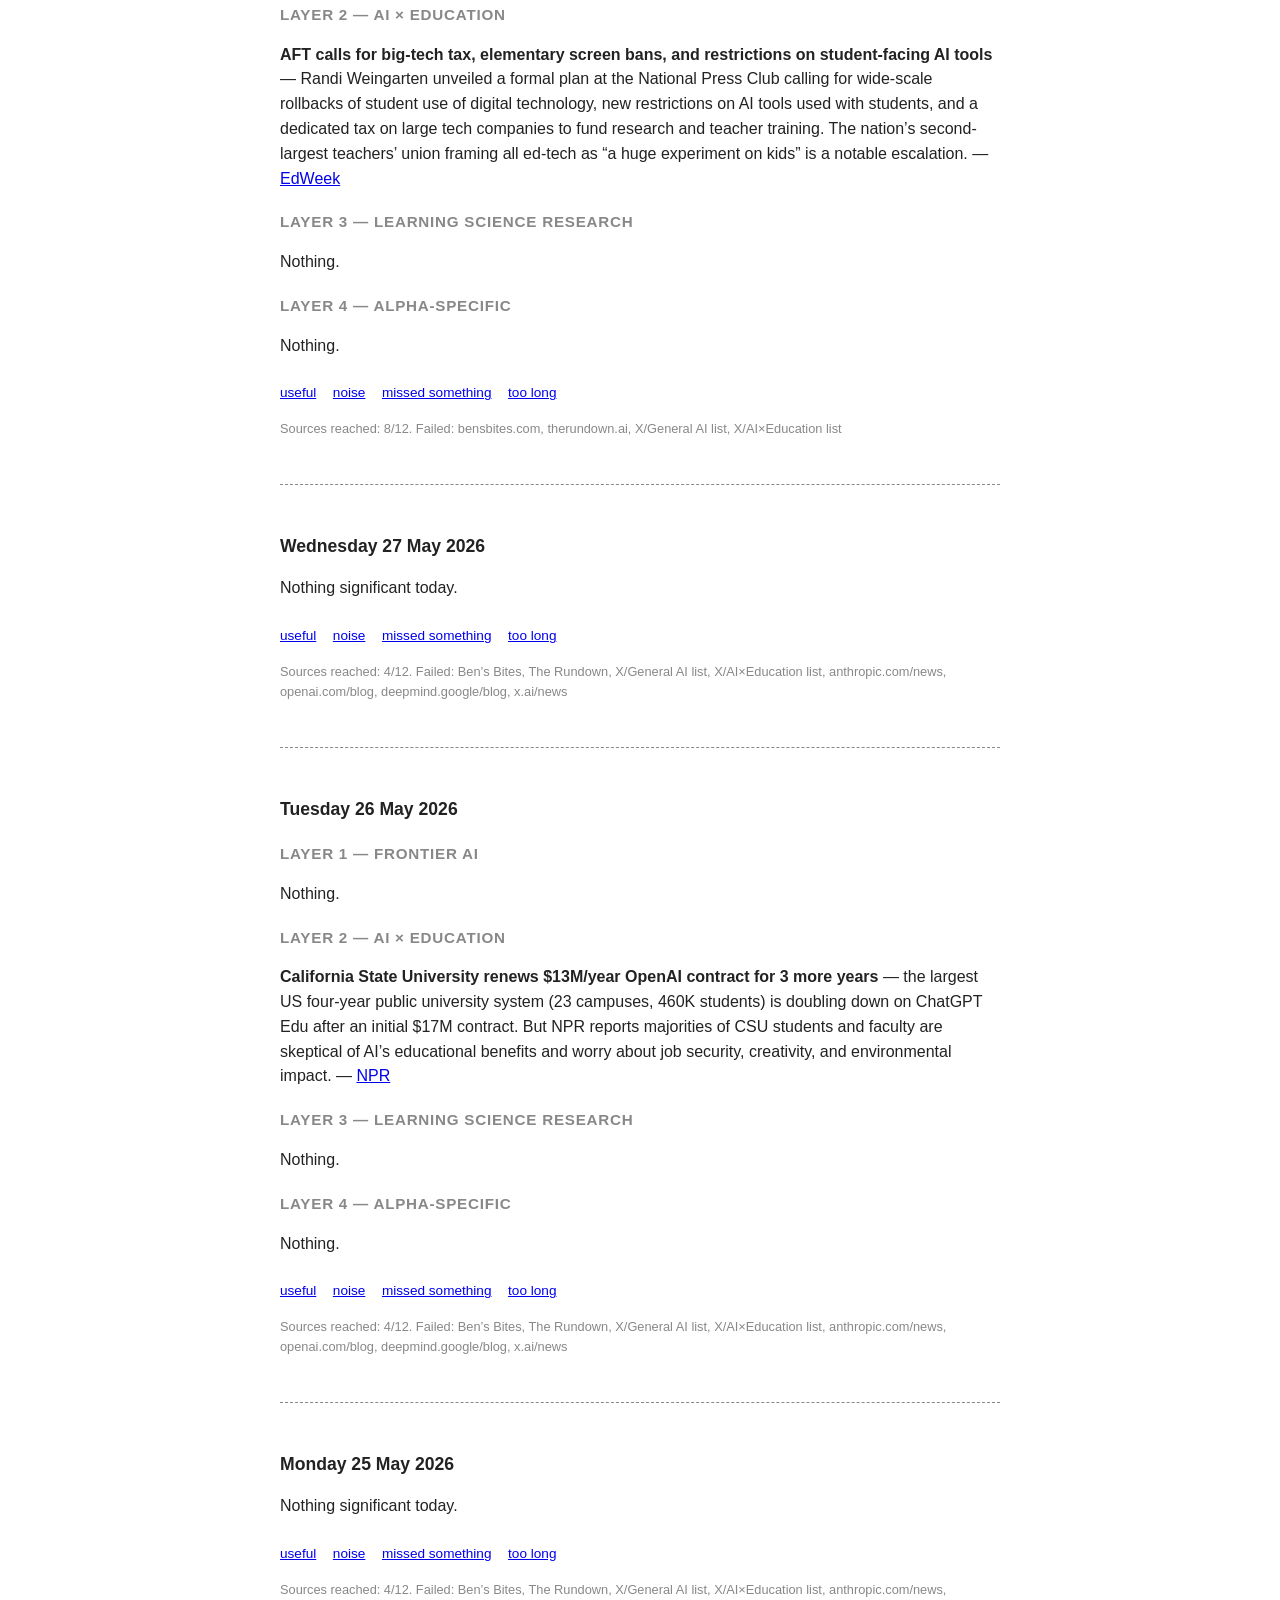
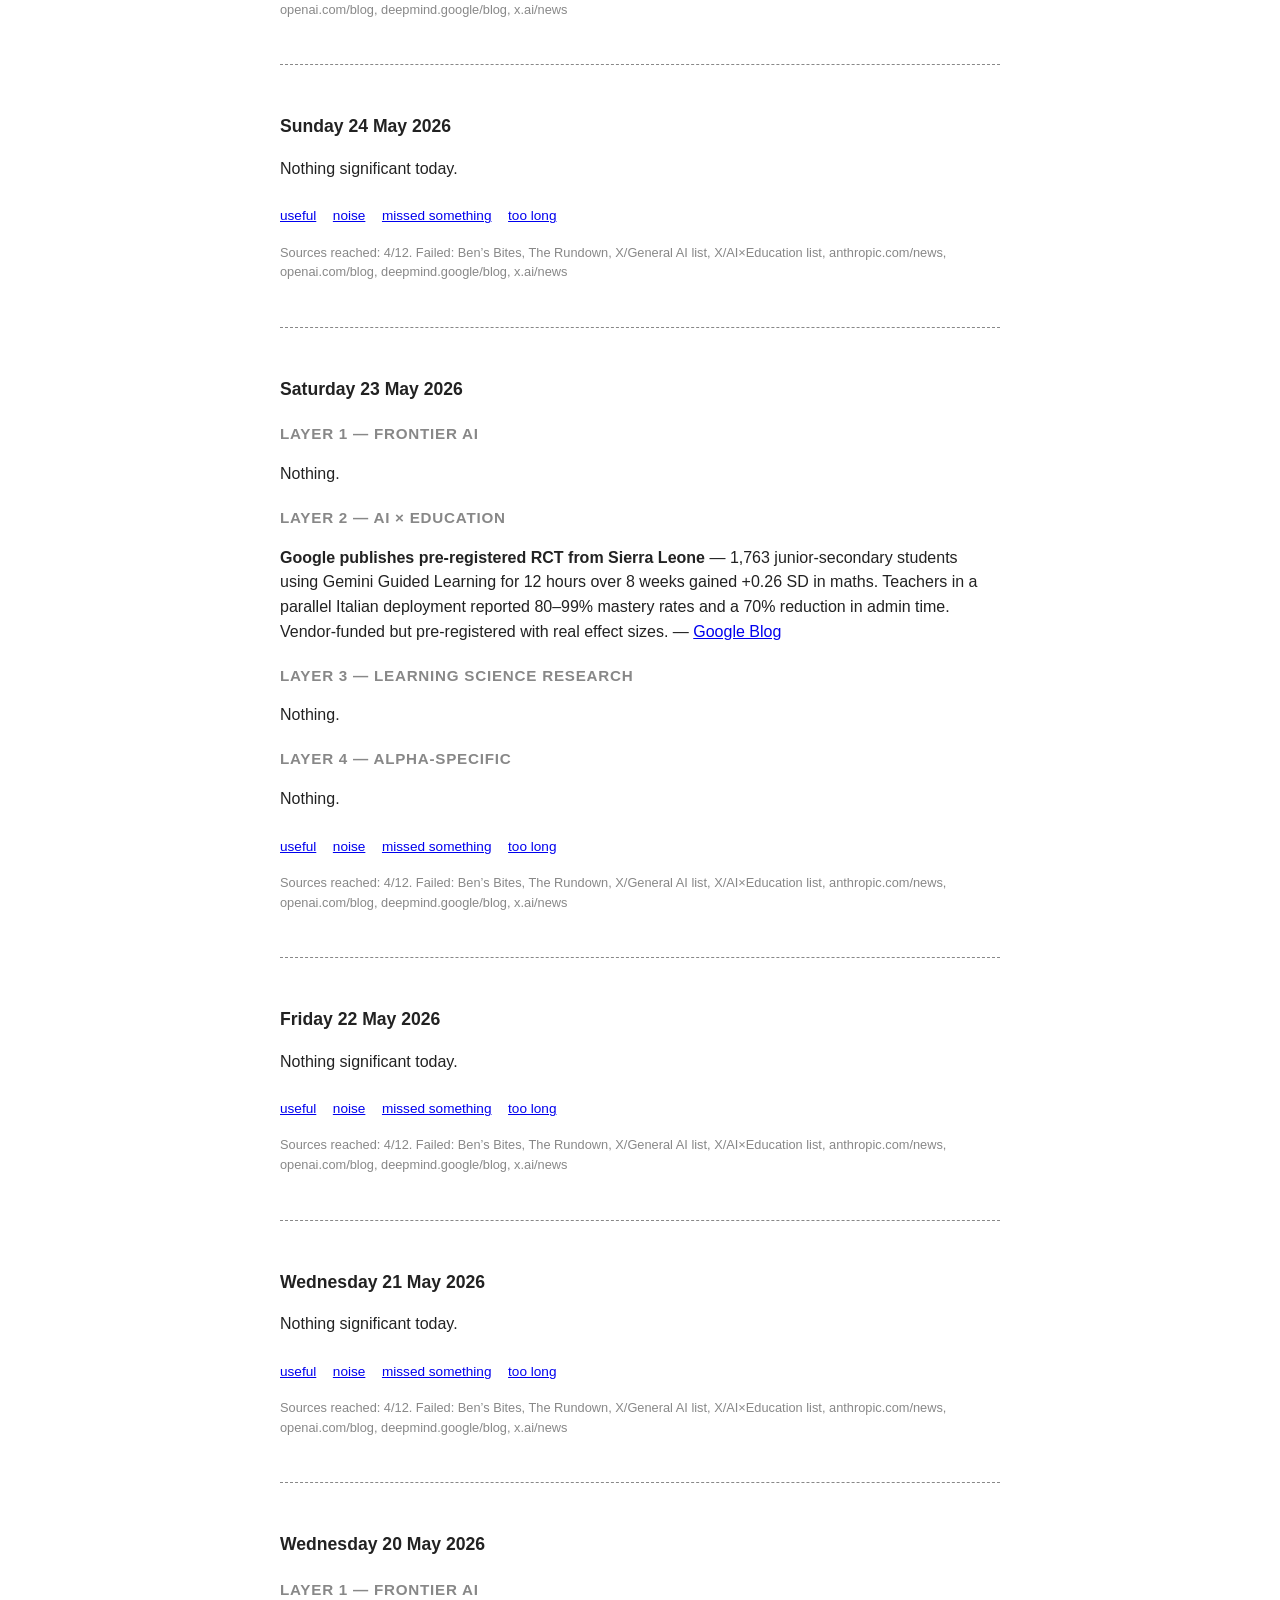
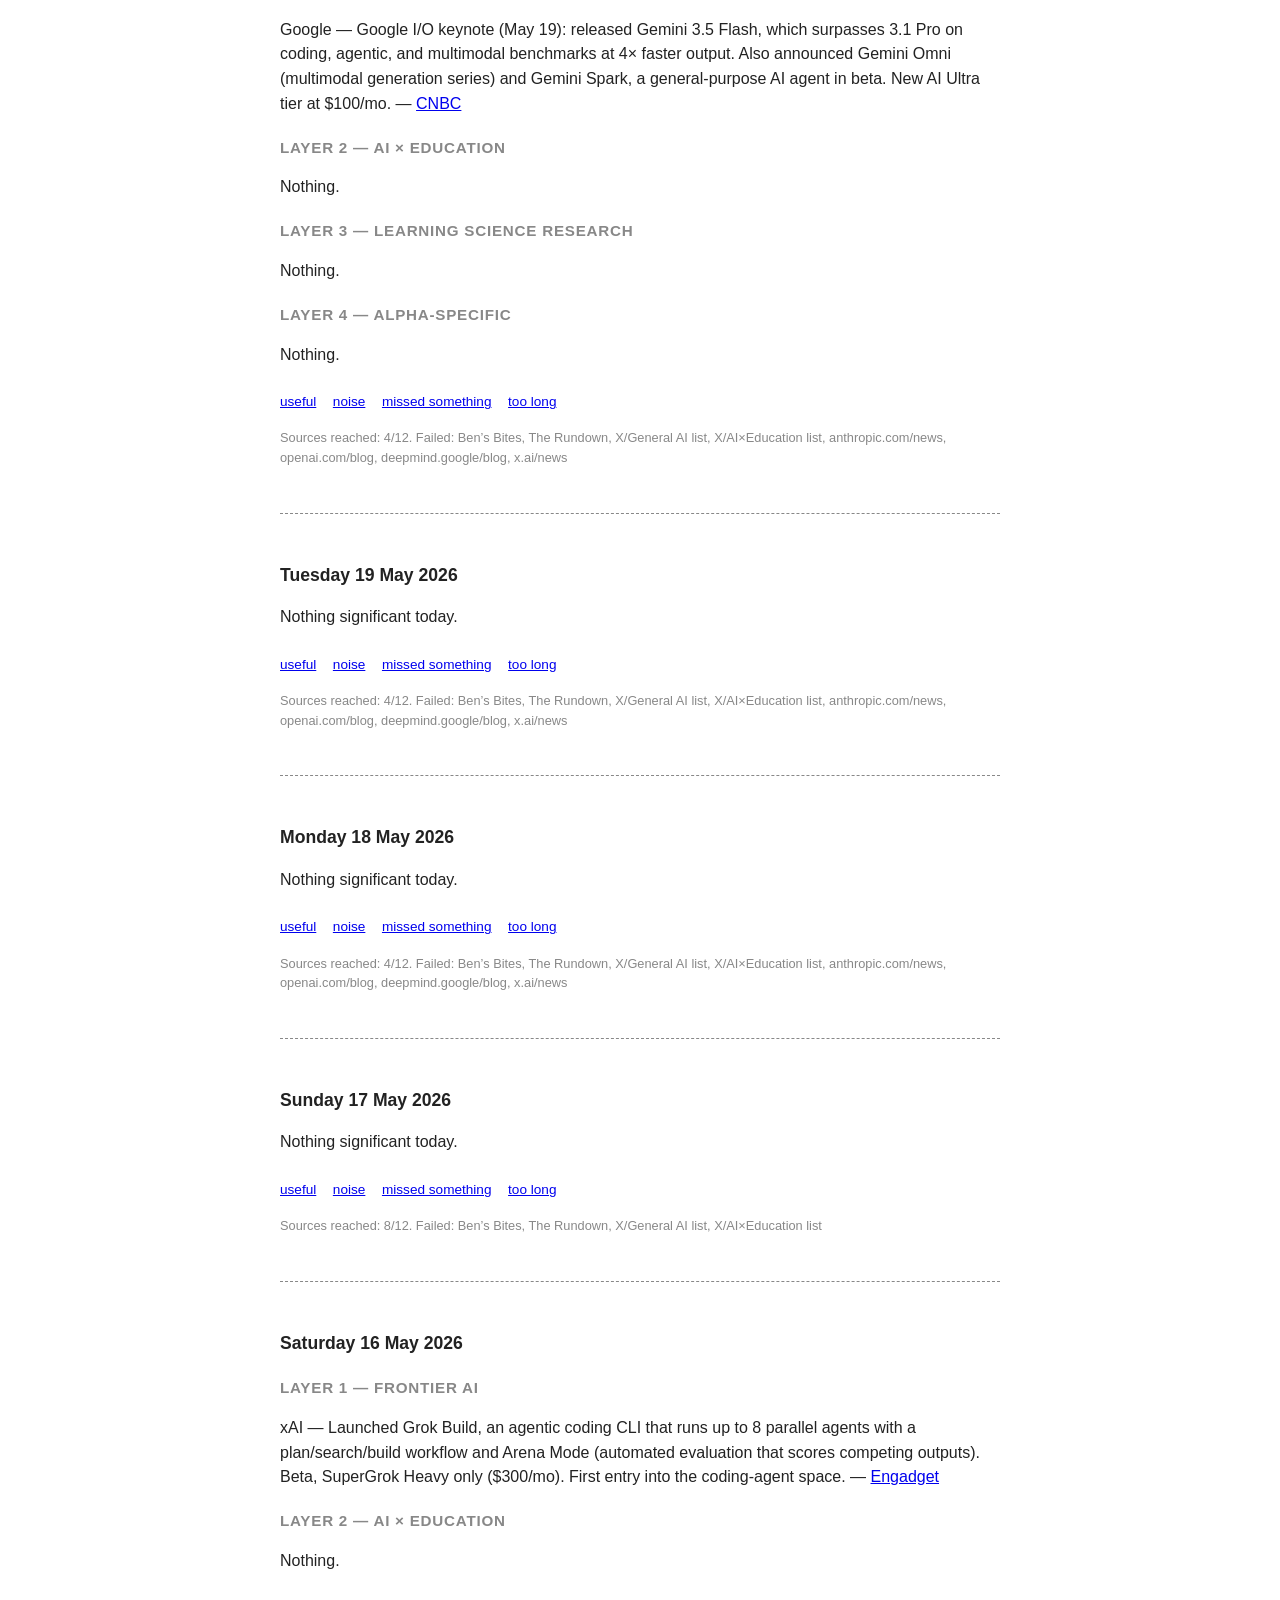
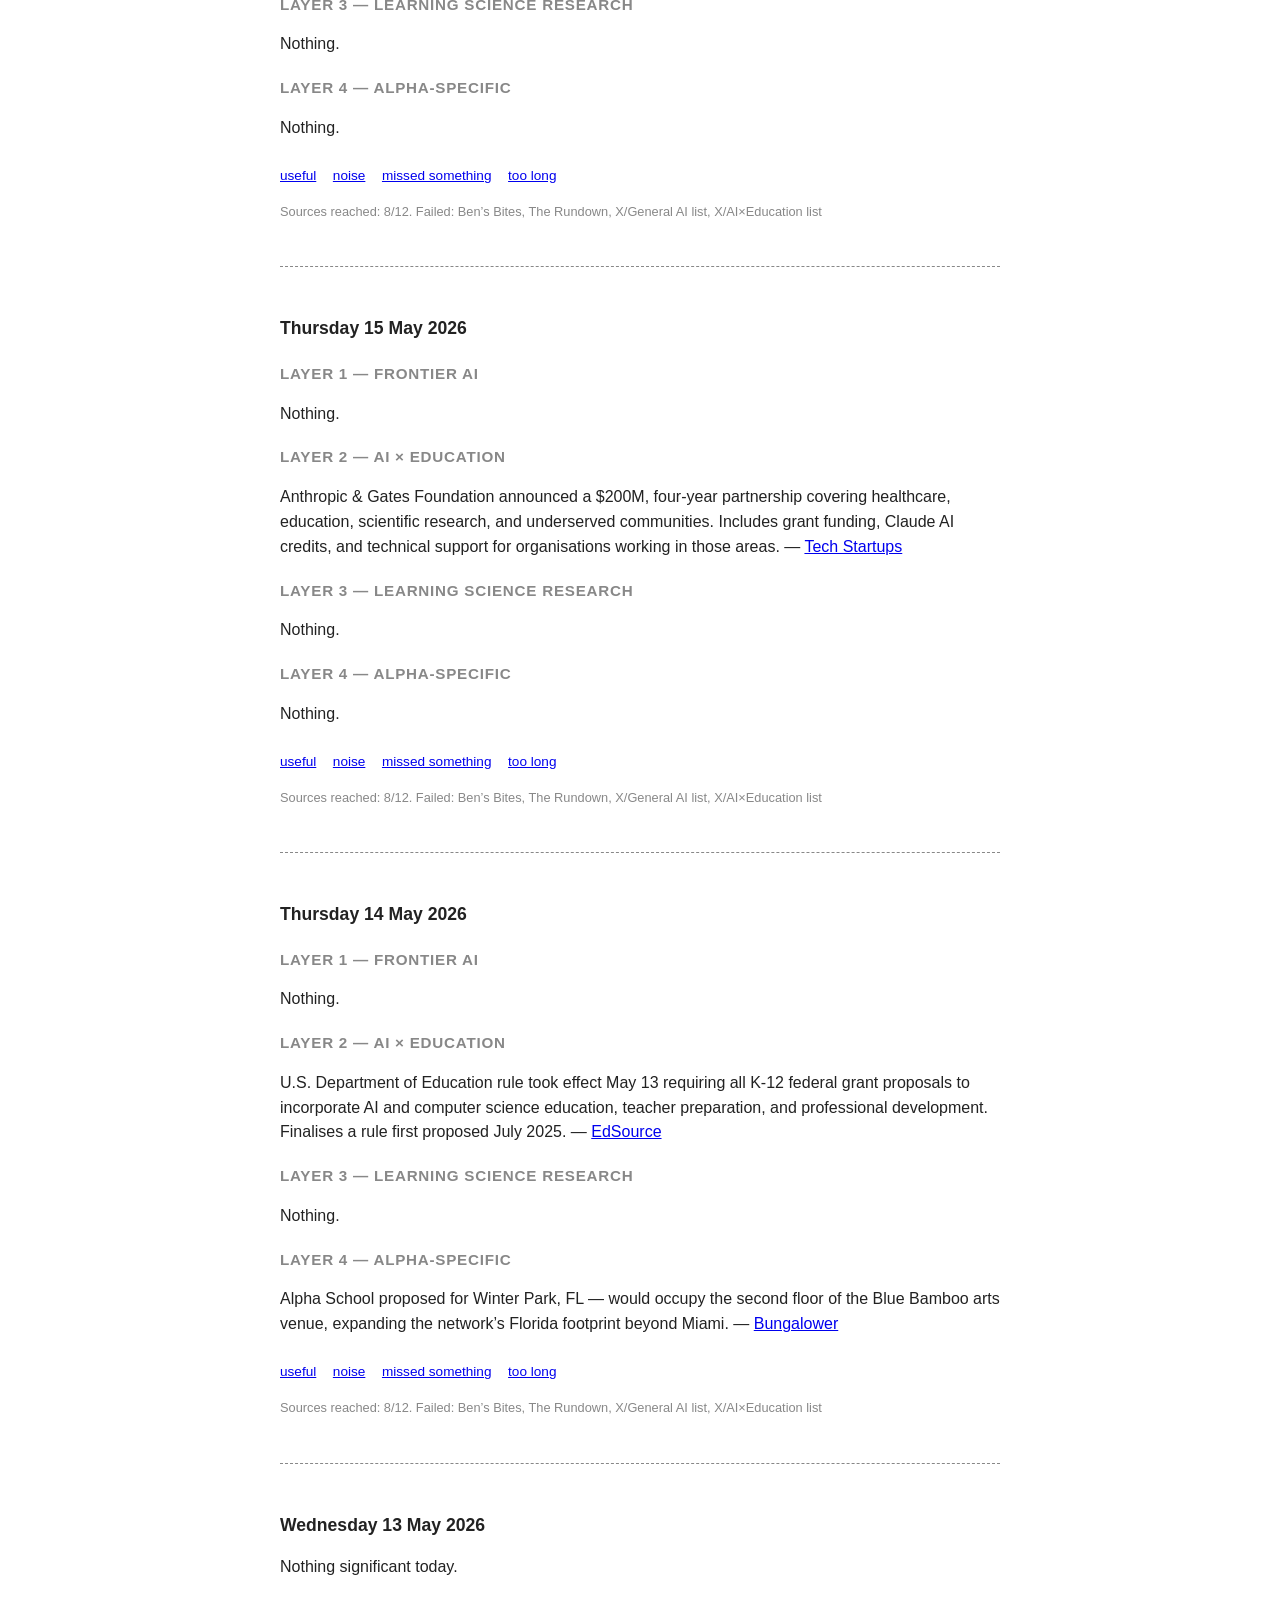
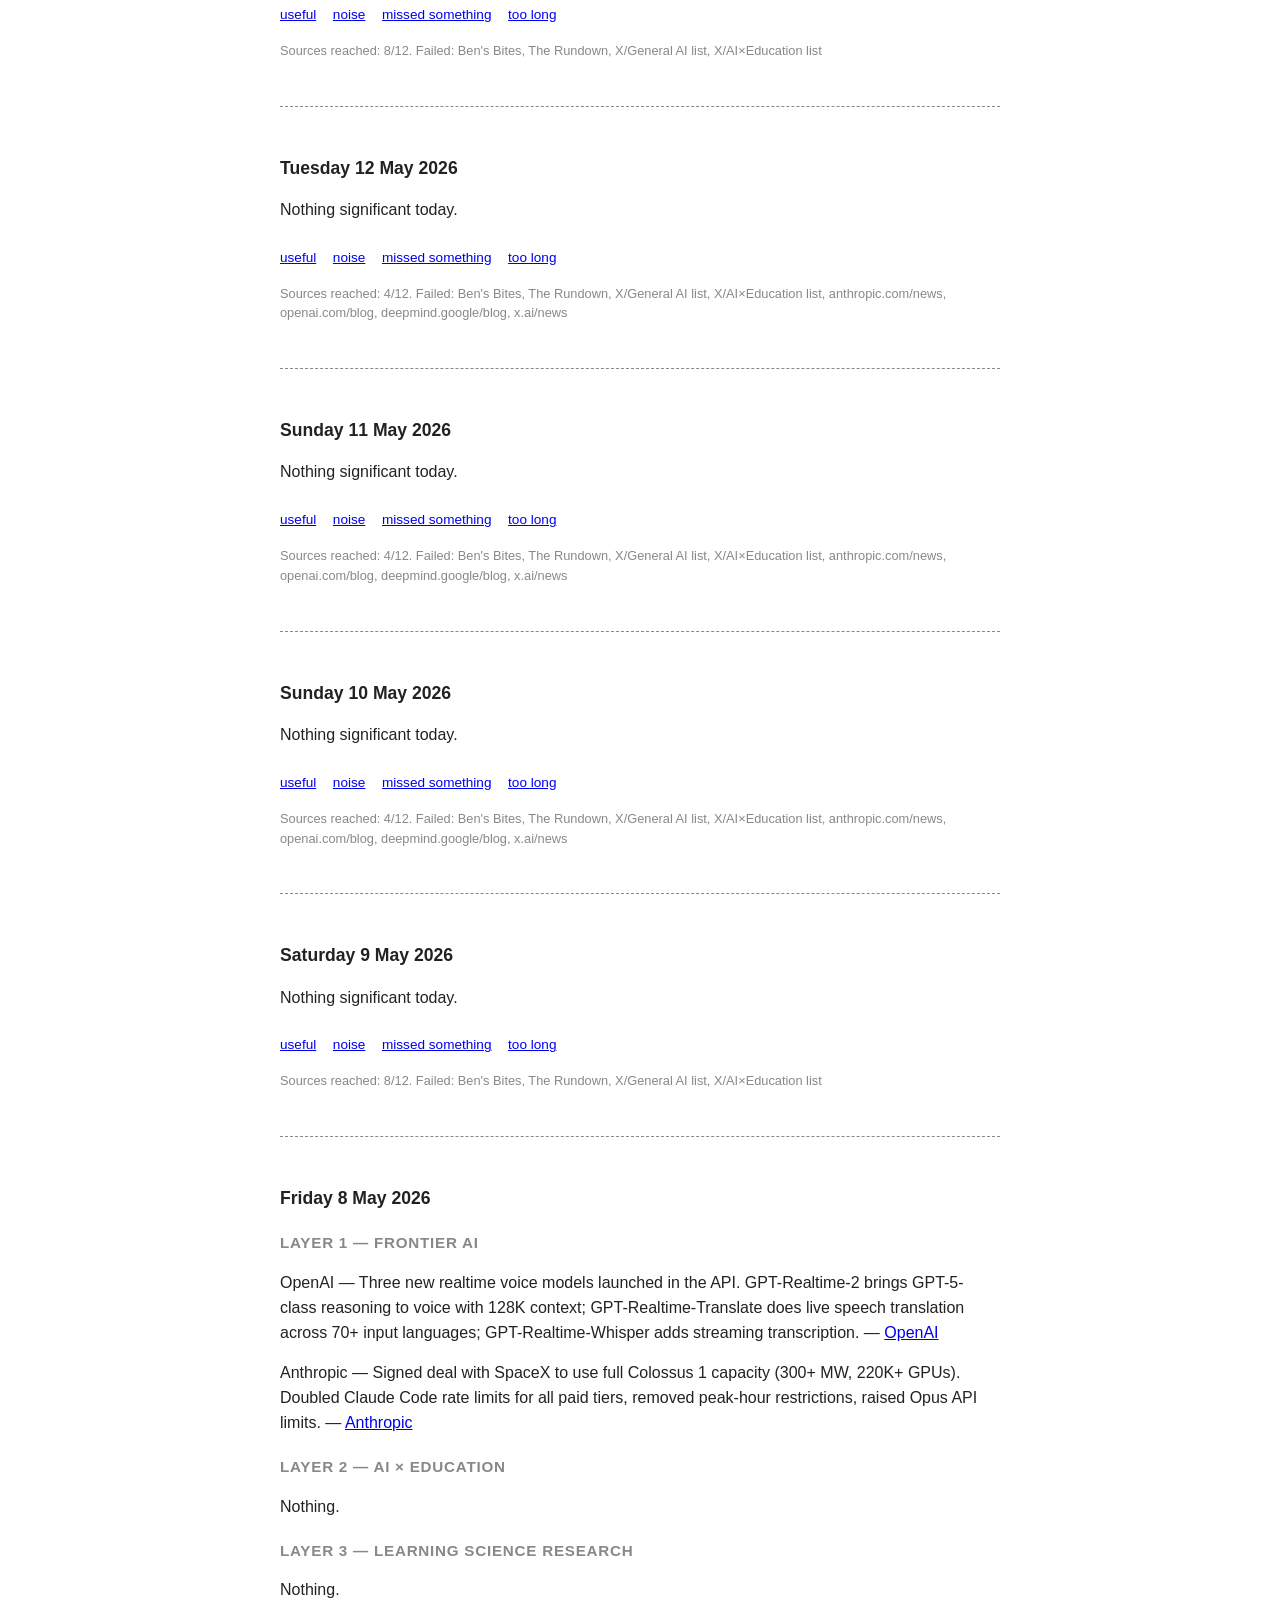
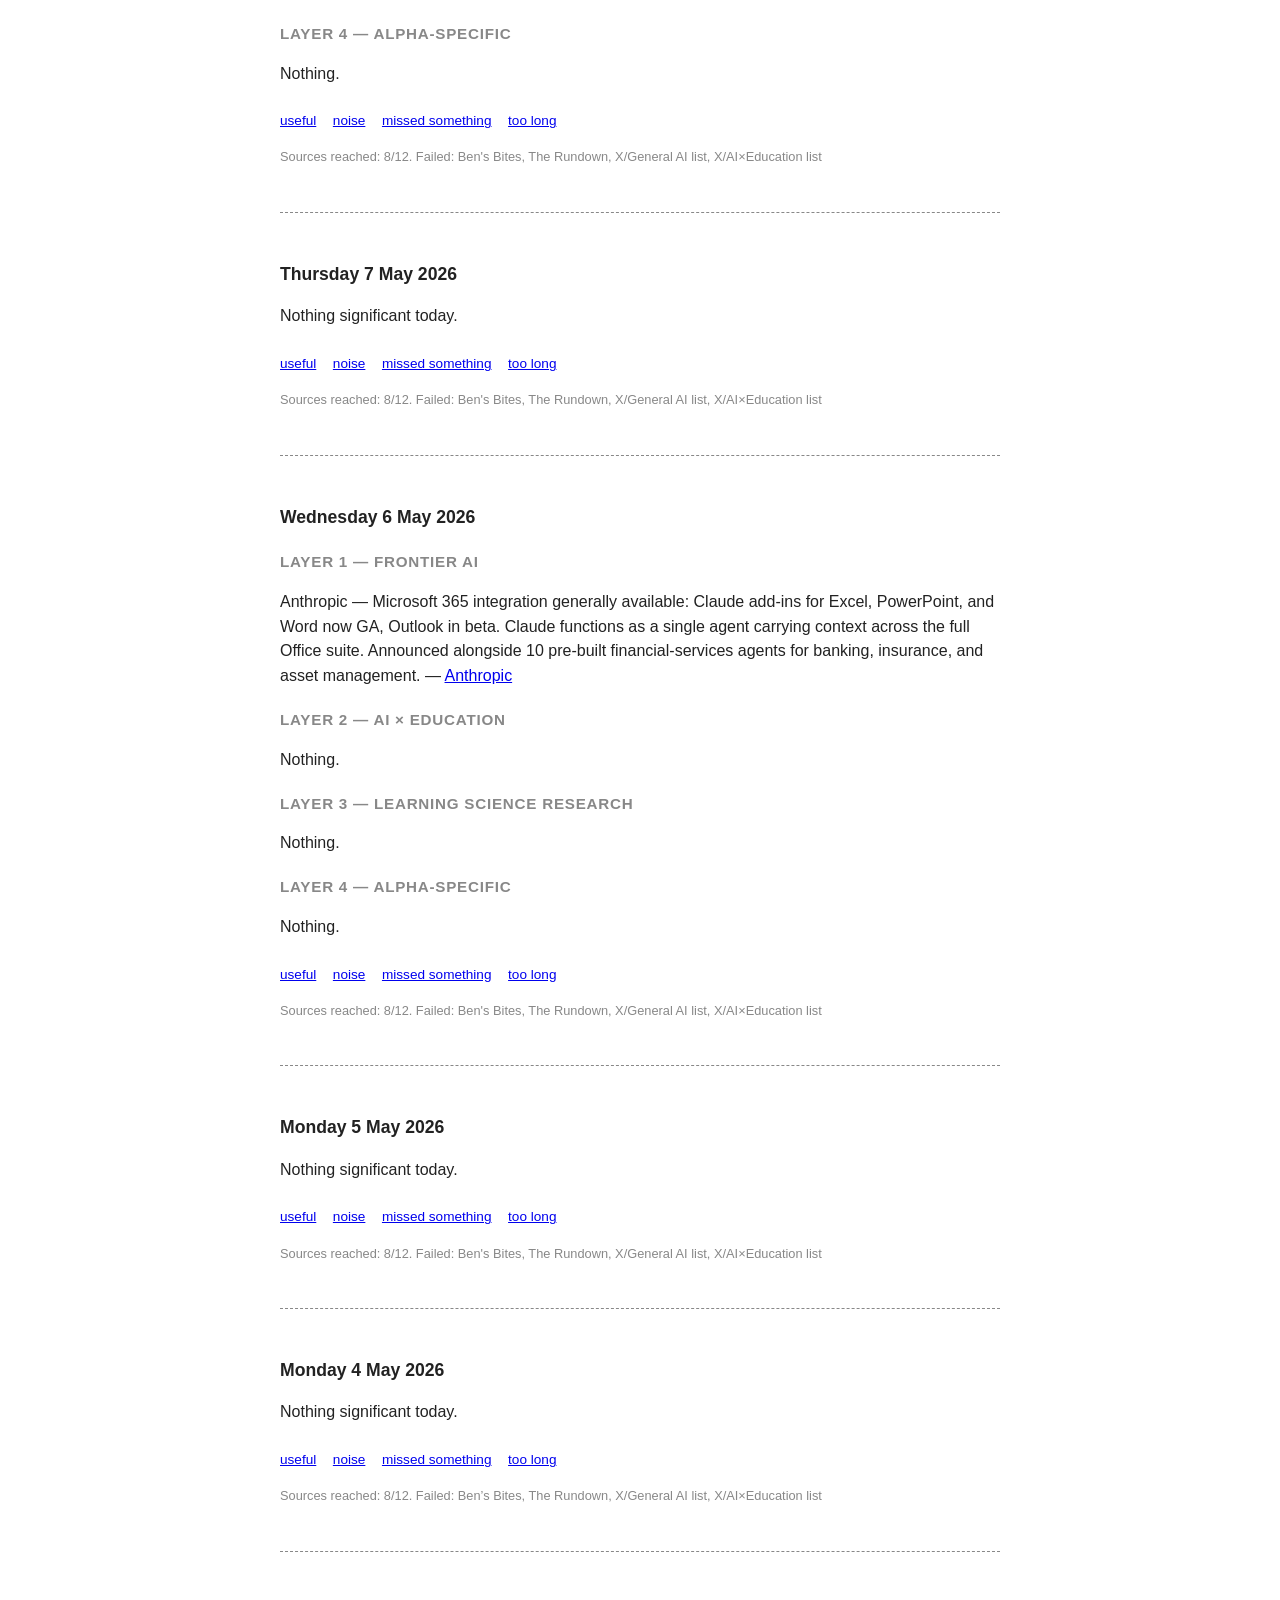
==== commit aedc7340: "Daily digest — Friday 12 June 2026 https://claude.ai/code/session_0184cpuTVzNgxktMJe3tJhUp" ====
--- a/digest/index.html
+++ b/digest/index.html
@@ -28,6 +28,30 @@
 <h1>Peps — Daily digest</h1>
 <!-- INSERT NEW DIGESTS HERE -->
 <section class="digest">
+<h2>Friday 12 June 2026</h2>
+
+<h3>Layer 1 &mdash; Frontier AI</h3>
+<p>Nothing.</p>
+
+<h3>Layer 2 &mdash; AI &times; Education</h3>
+<p>Nothing.</p>
+
+<h3>Layer 3 &mdash; Learning Science Research</h3>
+<p>Nothing.</p>
+
+<h3>Layer 4 &mdash; Alpha-specific</h3>
+<p><strong>Alpha School expanding to Seattle region</strong> &mdash; GeekWire reports Alpha is opening a Kirkland campus this fall (near Google&rsquo;s campus, 620 Fifth Ave) and running summer programs on Microsoft&rsquo;s Redmond campus from late June ($1,500/wk; 50% off for MSFT employees). Notably, Satya Nadella mentioned Alpha School during a recent Build podcast taping. &mdash; <a href="https://www.geekwire.com/2026/two-hour-learning-ai-powered-alpha-school-lands-in-seattle-region/">GeekWire</a></p>
+
+<p class="feedback">
+  <a href="mailto:peps.mccrea@alpha.school?subject=Re%3A%20Daily%20digest%20%E2%80%94%20Friday%2012%20June%202026%20%E2%80%94%20useful">useful</a>
+  <a href="mailto:peps.mccrea@alpha.school?subject=Re%3A%20Daily%20digest%20%E2%80%94%20Friday%2012%20June%202026%20%E2%80%94%20noise">noise</a>
+  <a href="mailto:peps.mccrea@alpha.school?subject=Re%3A%20Daily%20digest%20%E2%80%94%20Friday%2012%20June%202026%20%E2%80%94%20missed%20something">missed something</a>
+  <a href="mailto:peps.mccrea@alpha.school?subject=Re%3A%20Daily%20digest%20%E2%80%94%20Friday%2012%20June%202026%20%E2%80%94%20too%20long">too long</a>
+</p>
+
+<p class="sources">Sources reached: 7/12. Failed: bensbites.com, therundown.ai, X/General AI list, X/AI&times;Education list, PsyArXiv/EdArXiv (direct)</p>
+</section>
+<section class="digest">
 <h2>Thursday 11 June 2026</h2>
 
 <p>Nothing significant today.</p>
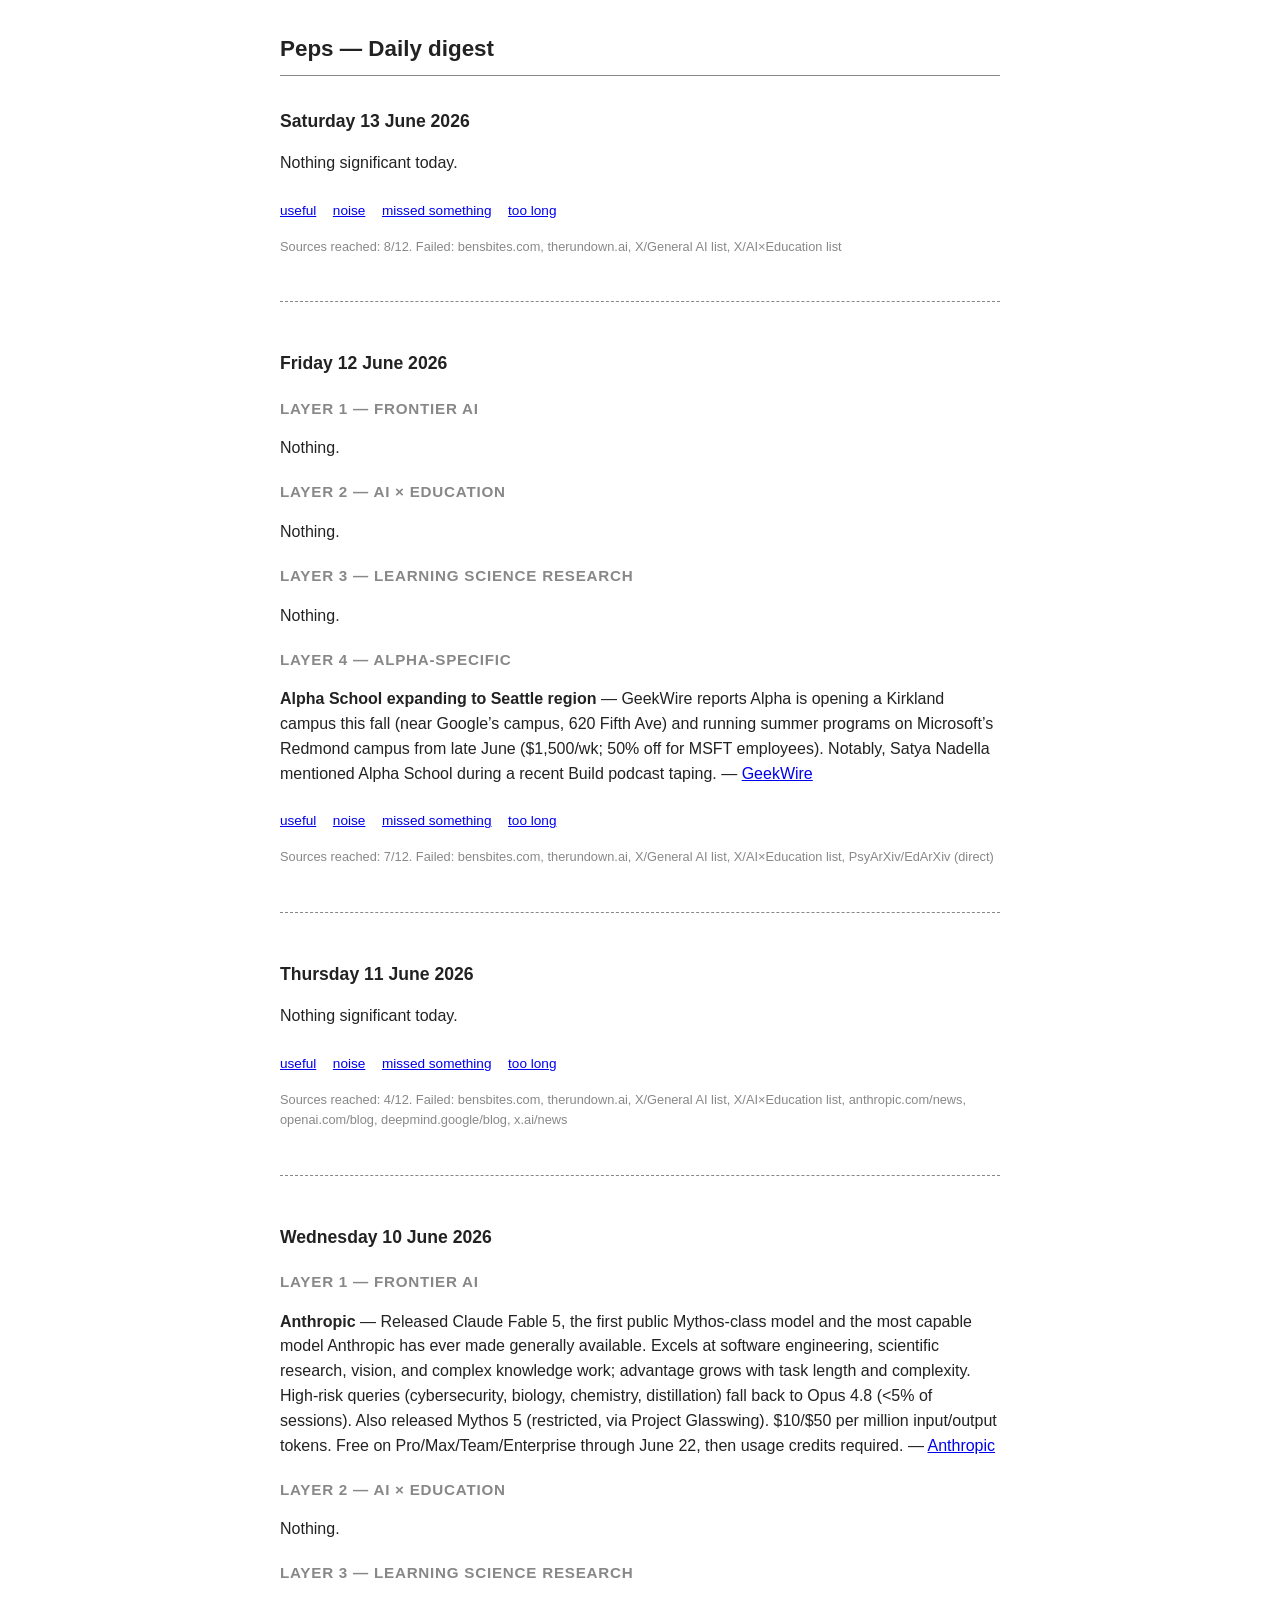
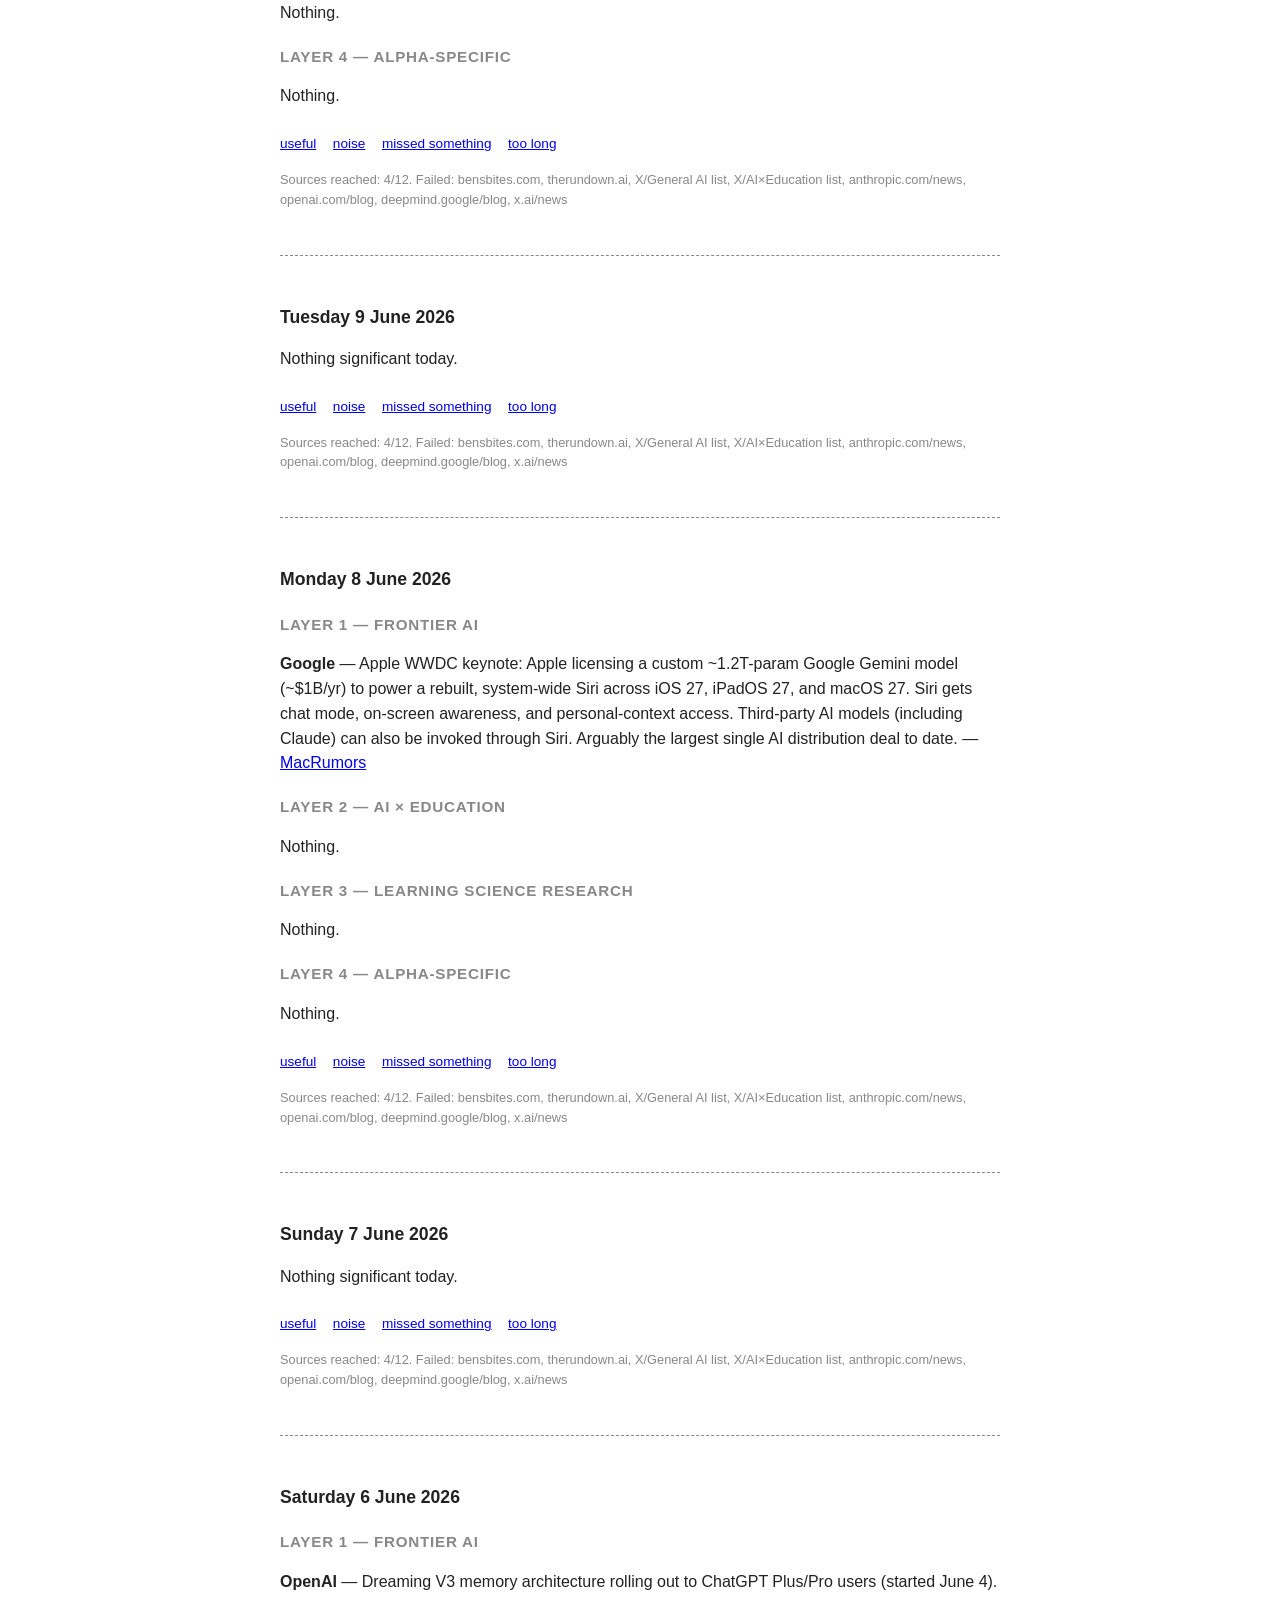
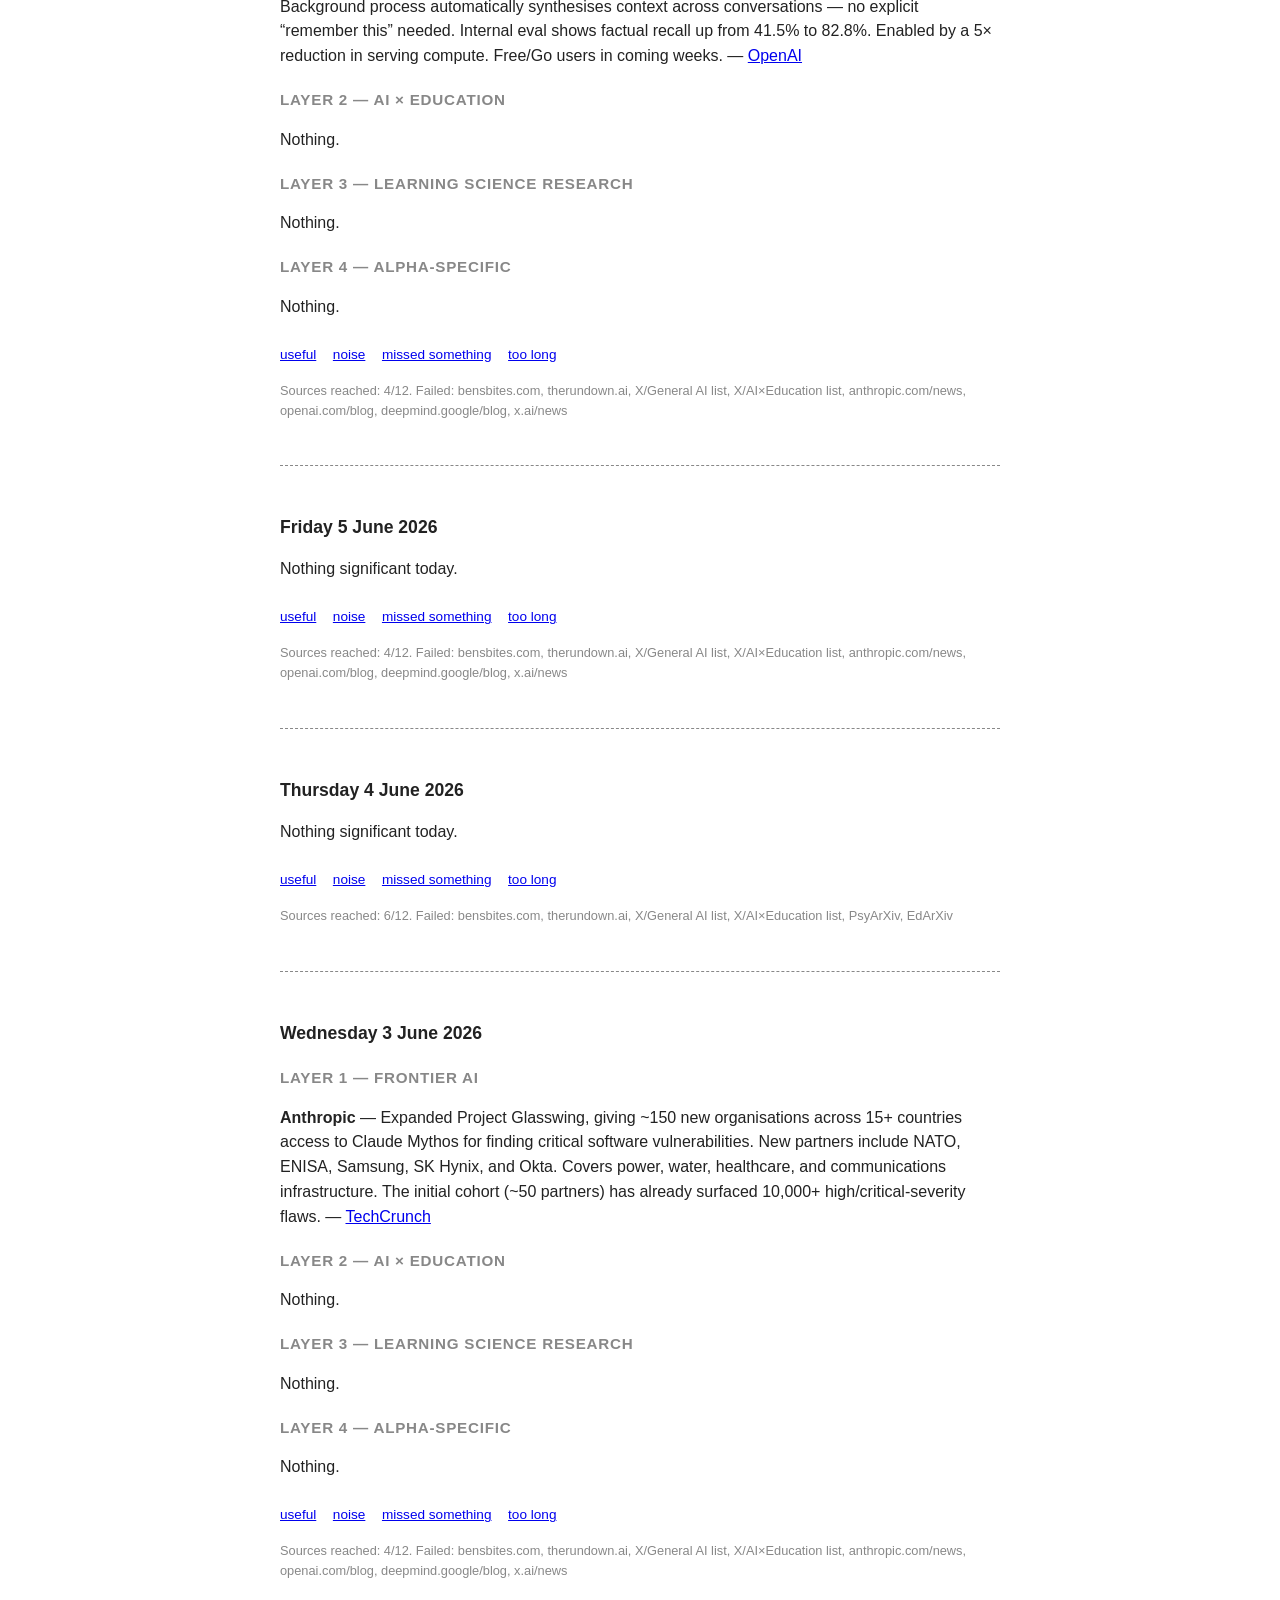
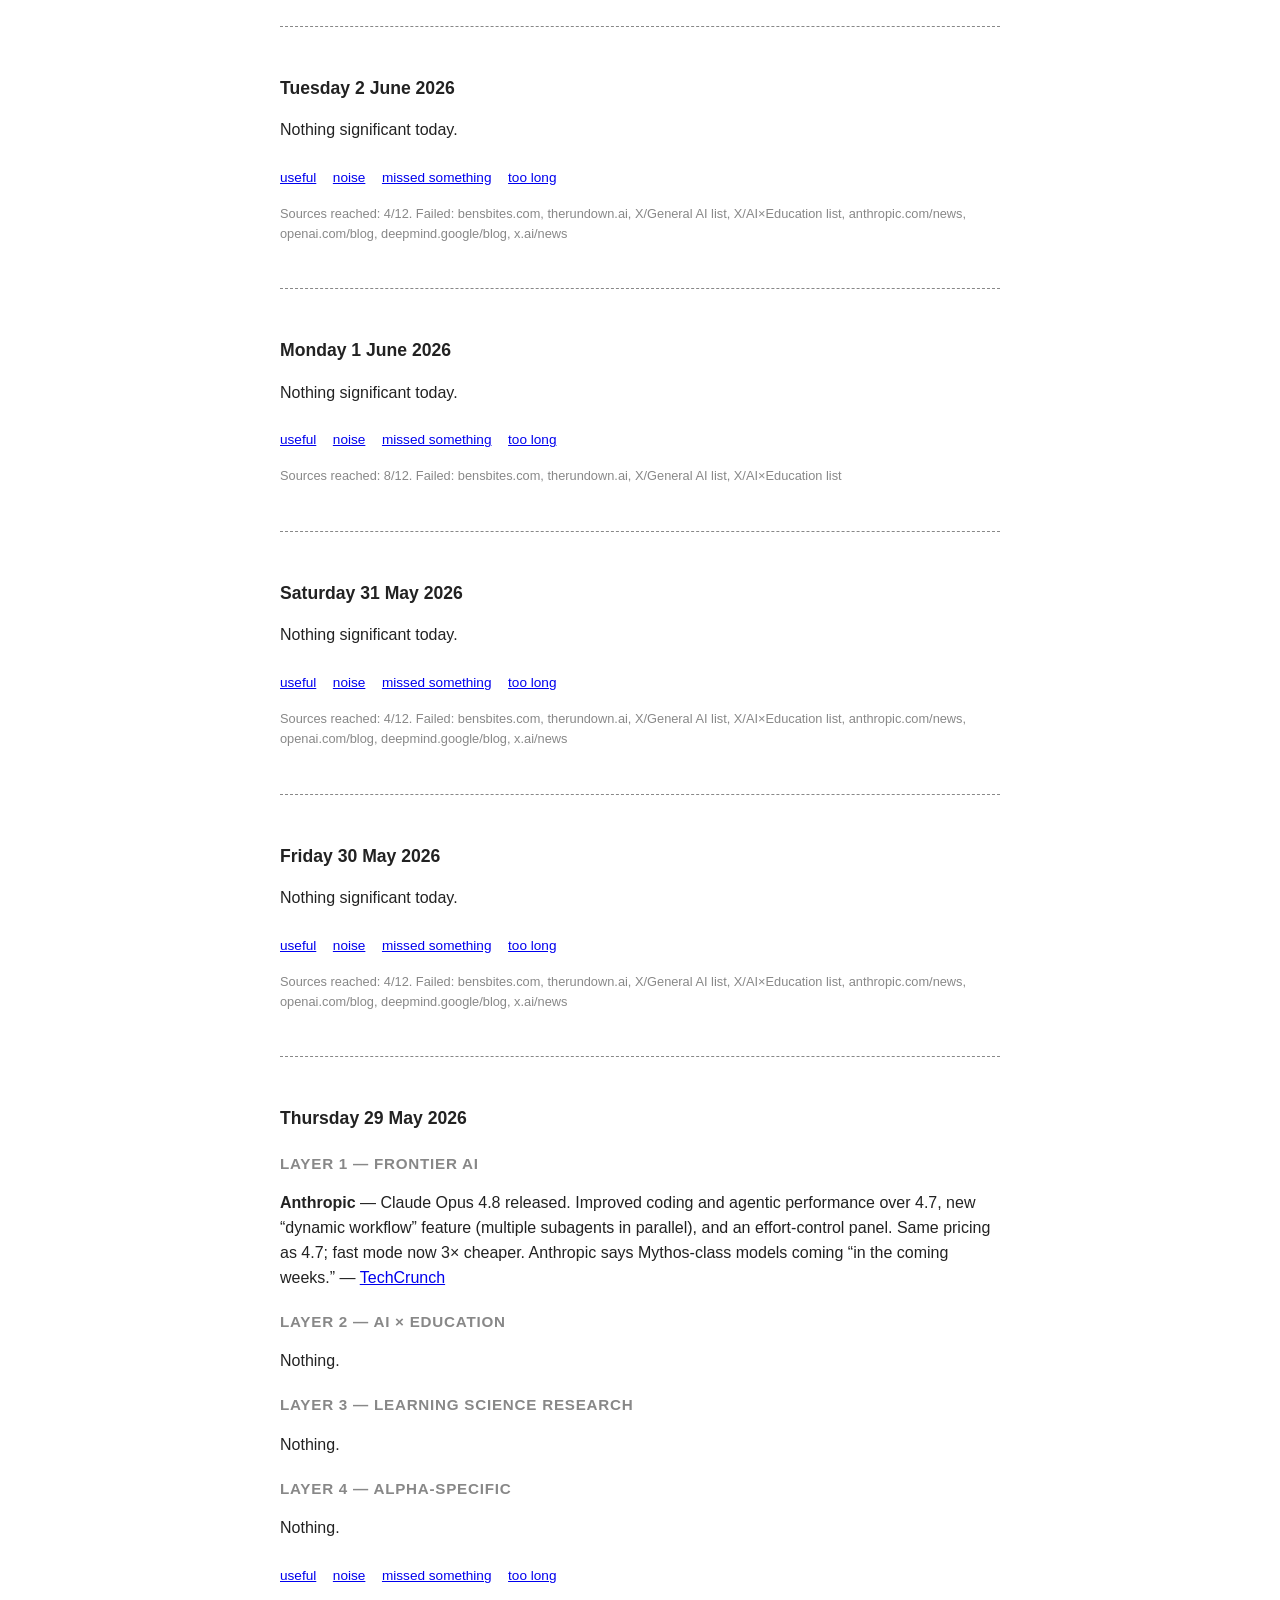
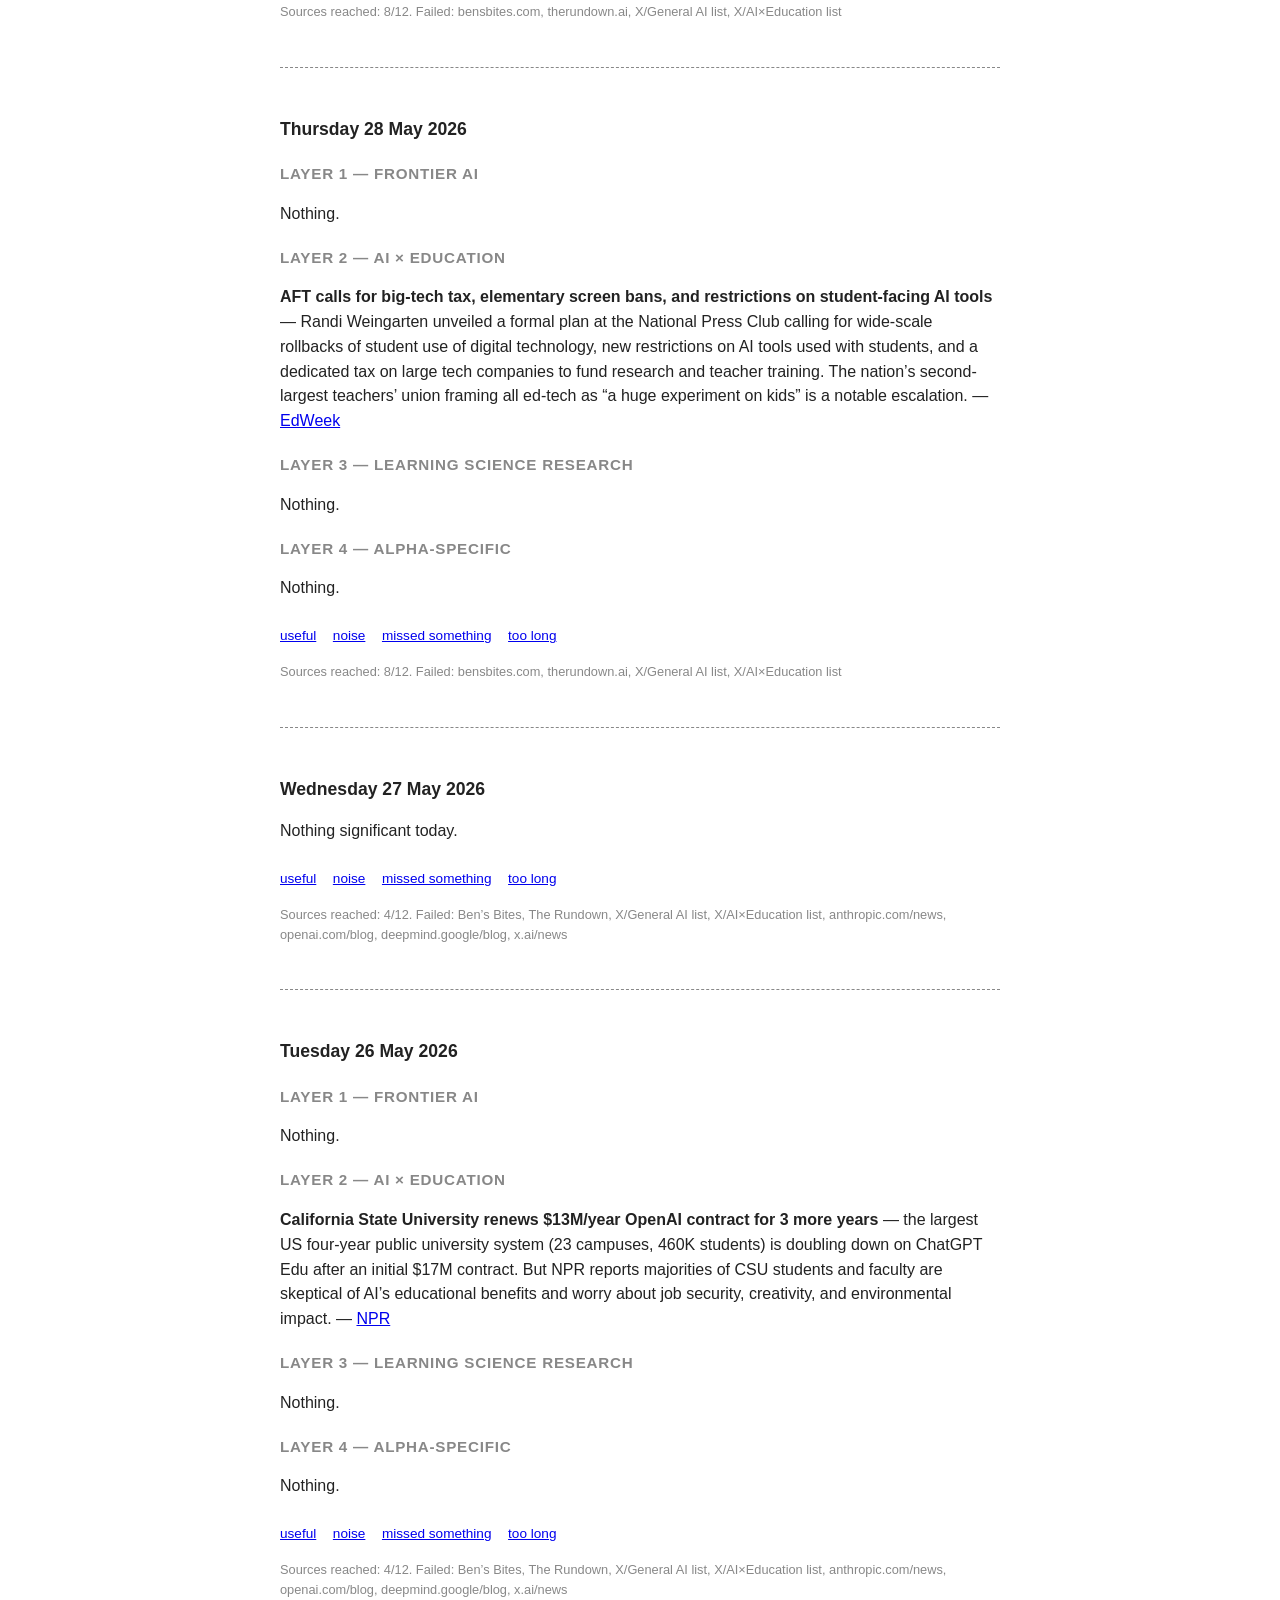
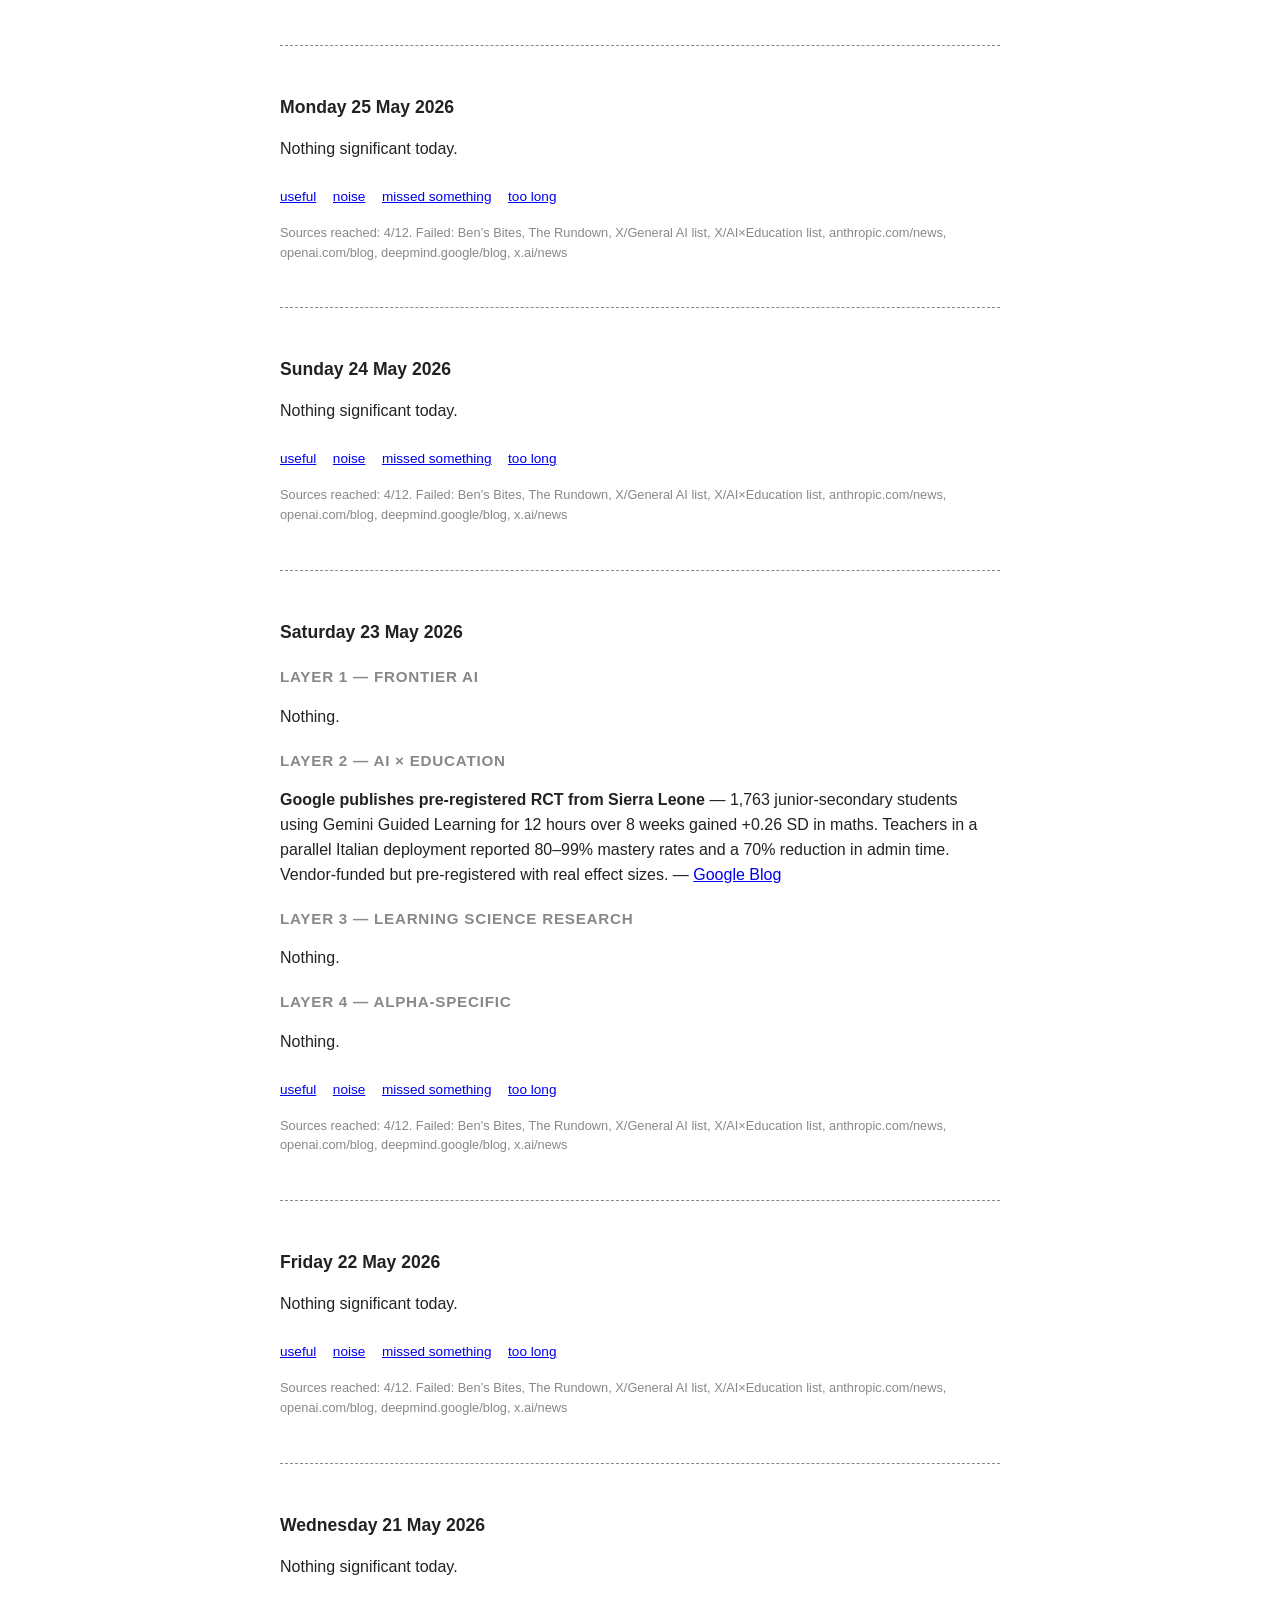
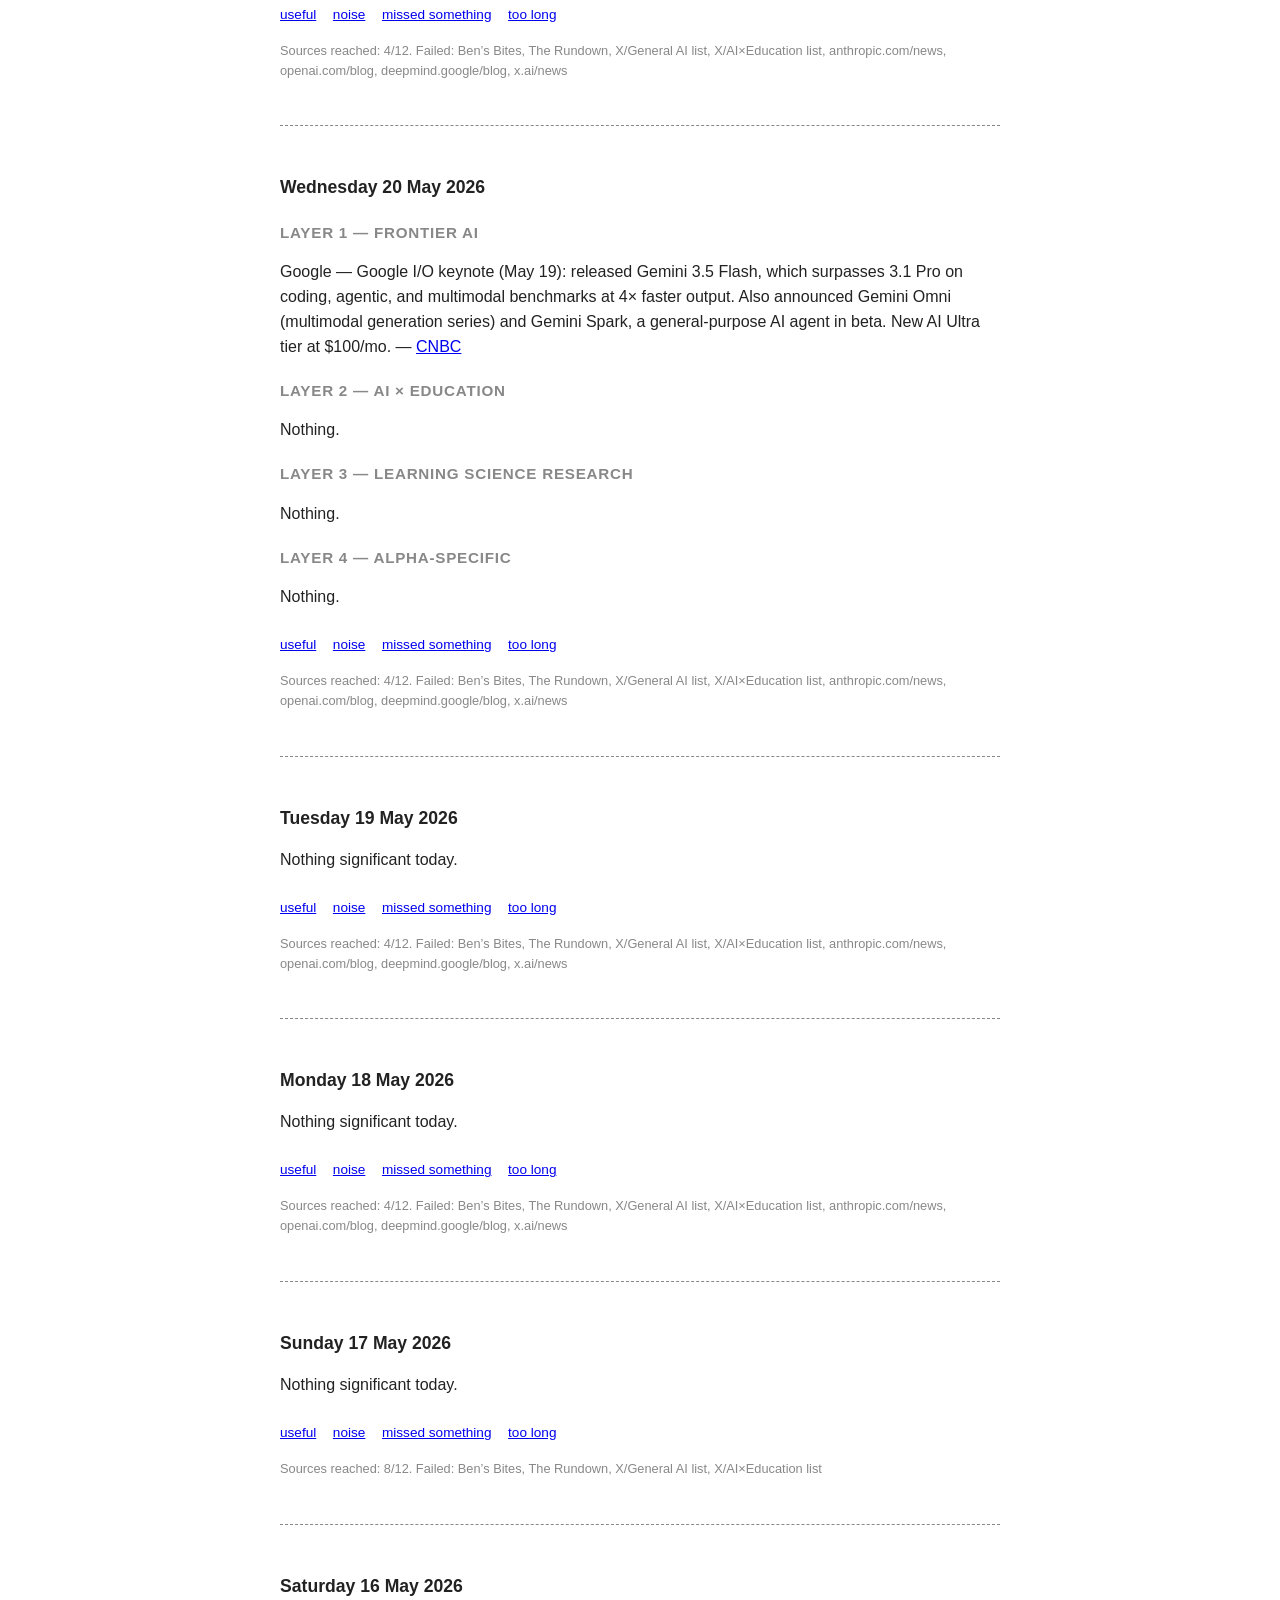
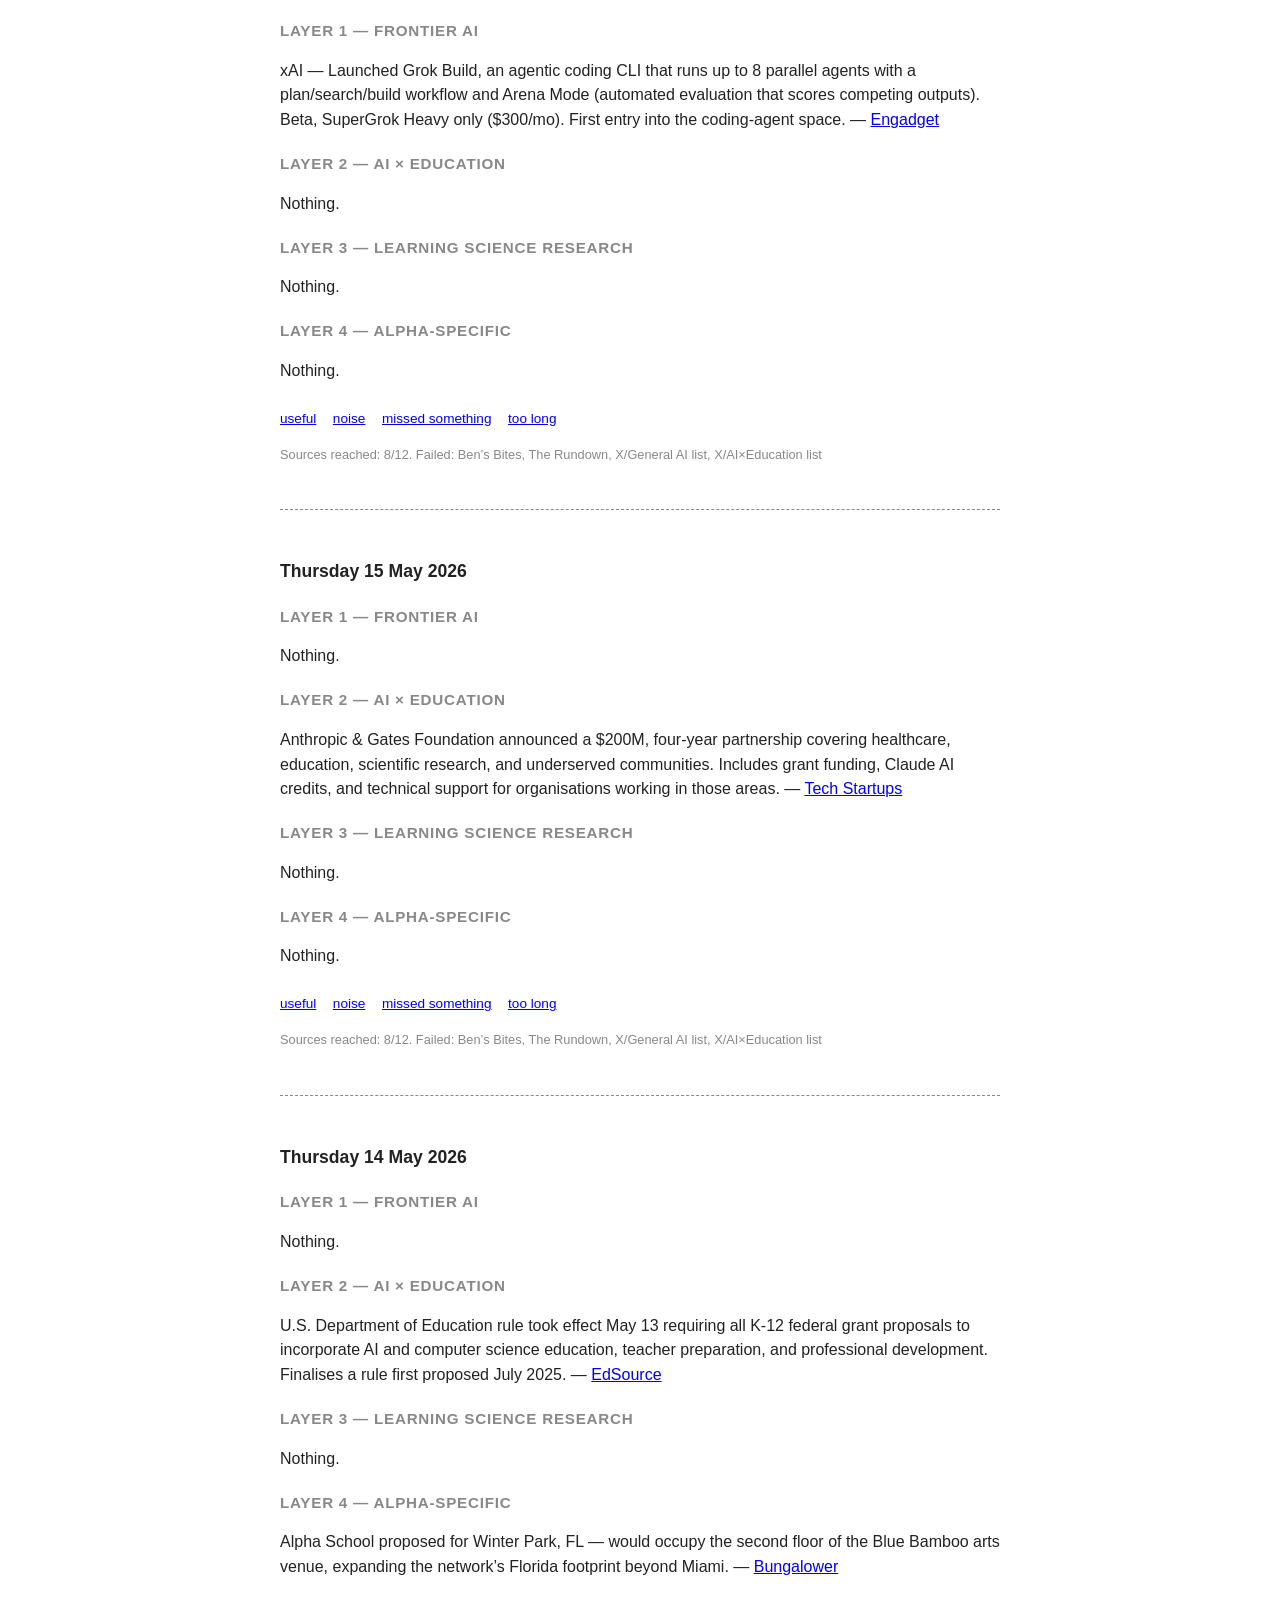
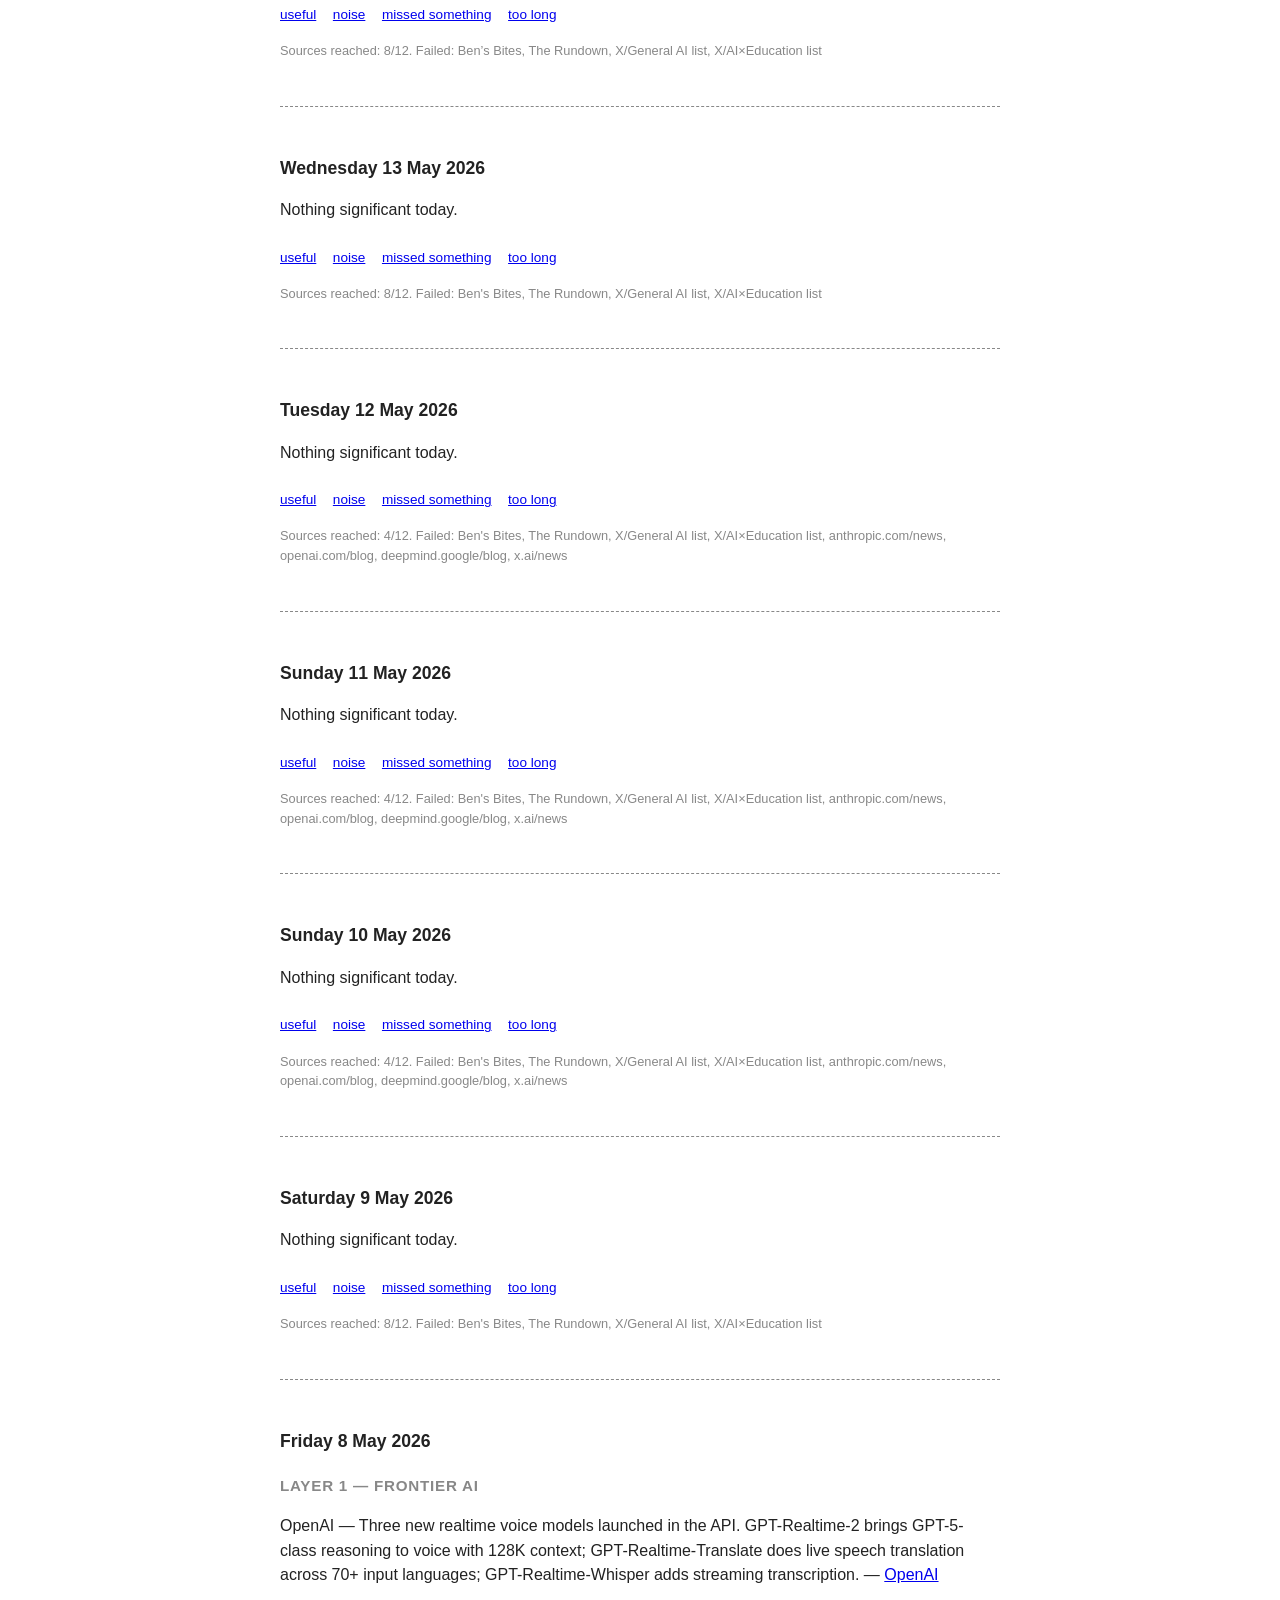
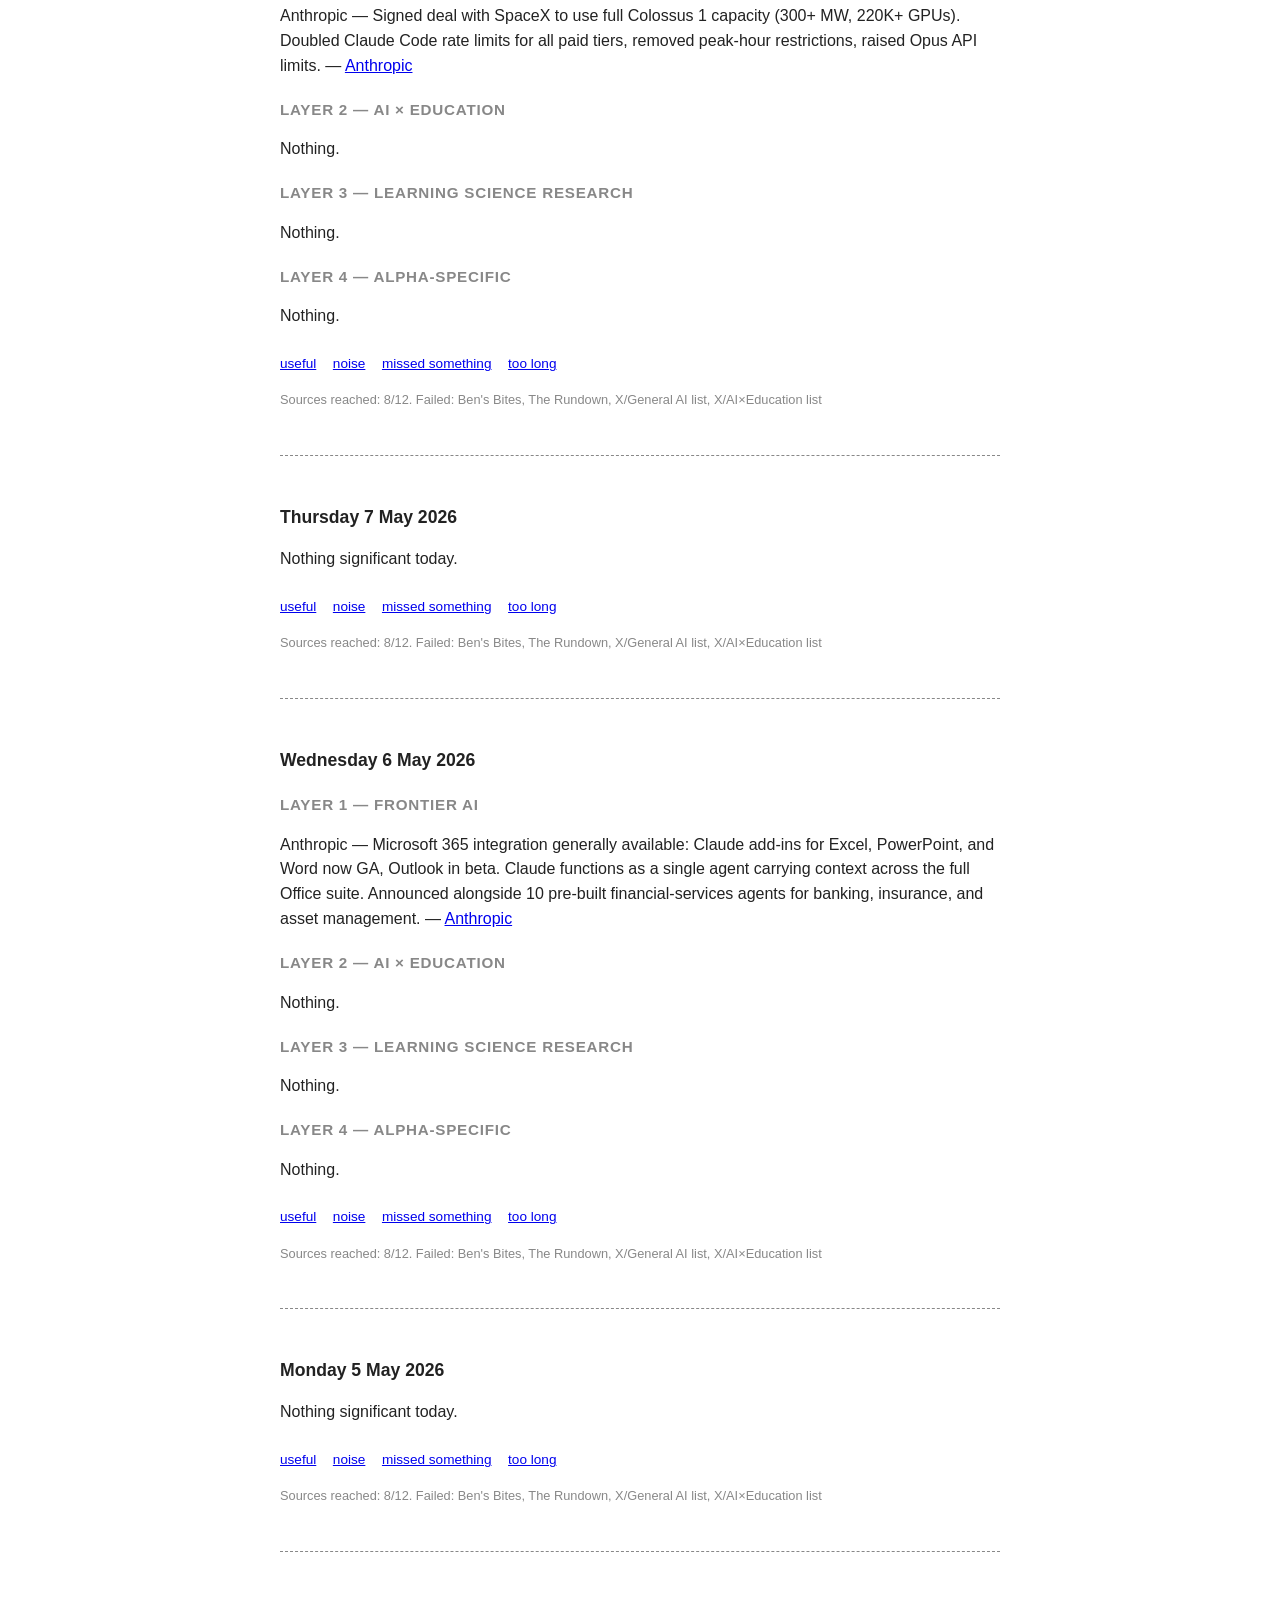
==== commit e4c8d491: "Daily digest — Saturday 13 June 2026 — NOTHING" ====
--- a/digest/index.html
+++ b/digest/index.html
@@ -28,6 +28,20 @@
 <h1>Peps — Daily digest</h1>
 <!-- INSERT NEW DIGESTS HERE -->
 <section class="digest">
+<h2>Saturday 13 June 2026</h2>
+
+<p>Nothing significant today.</p>
+
+<p class="feedback">
+  <a href="mailto:peps.mccrea@alpha.school?subject=Re%3A%20Daily%20digest%20%E2%80%94%20Saturday%2013%20June%202026%20%E2%80%94%20useful">useful</a>
+  <a href="mailto:peps.mccrea@alpha.school?subject=Re%3A%20Daily%20digest%20%E2%80%94%20Saturday%2013%20June%202026%20%E2%80%94%20noise">noise</a>
+  <a href="mailto:peps.mccrea@alpha.school?subject=Re%3A%20Daily%20digest%20%E2%80%94%20Saturday%2013%20June%202026%20%E2%80%94%20missed%20something">missed something</a>
+  <a href="mailto:peps.mccrea@alpha.school?subject=Re%3A%20Daily%20digest%20%E2%80%94%20Saturday%2013%20June%202026%20%E2%80%94%20too%20long">too long</a>
+</p>
+
+<p class="sources">Sources reached: 8/12. Failed: bensbites.com, therundown.ai, X/General AI list, X/AI&times;Education list</p>
+</section>
+<section class="digest">
 <h2>Friday 12 June 2026</h2>
 
 <h3>Layer 1 &mdash; Frontier AI</h3>
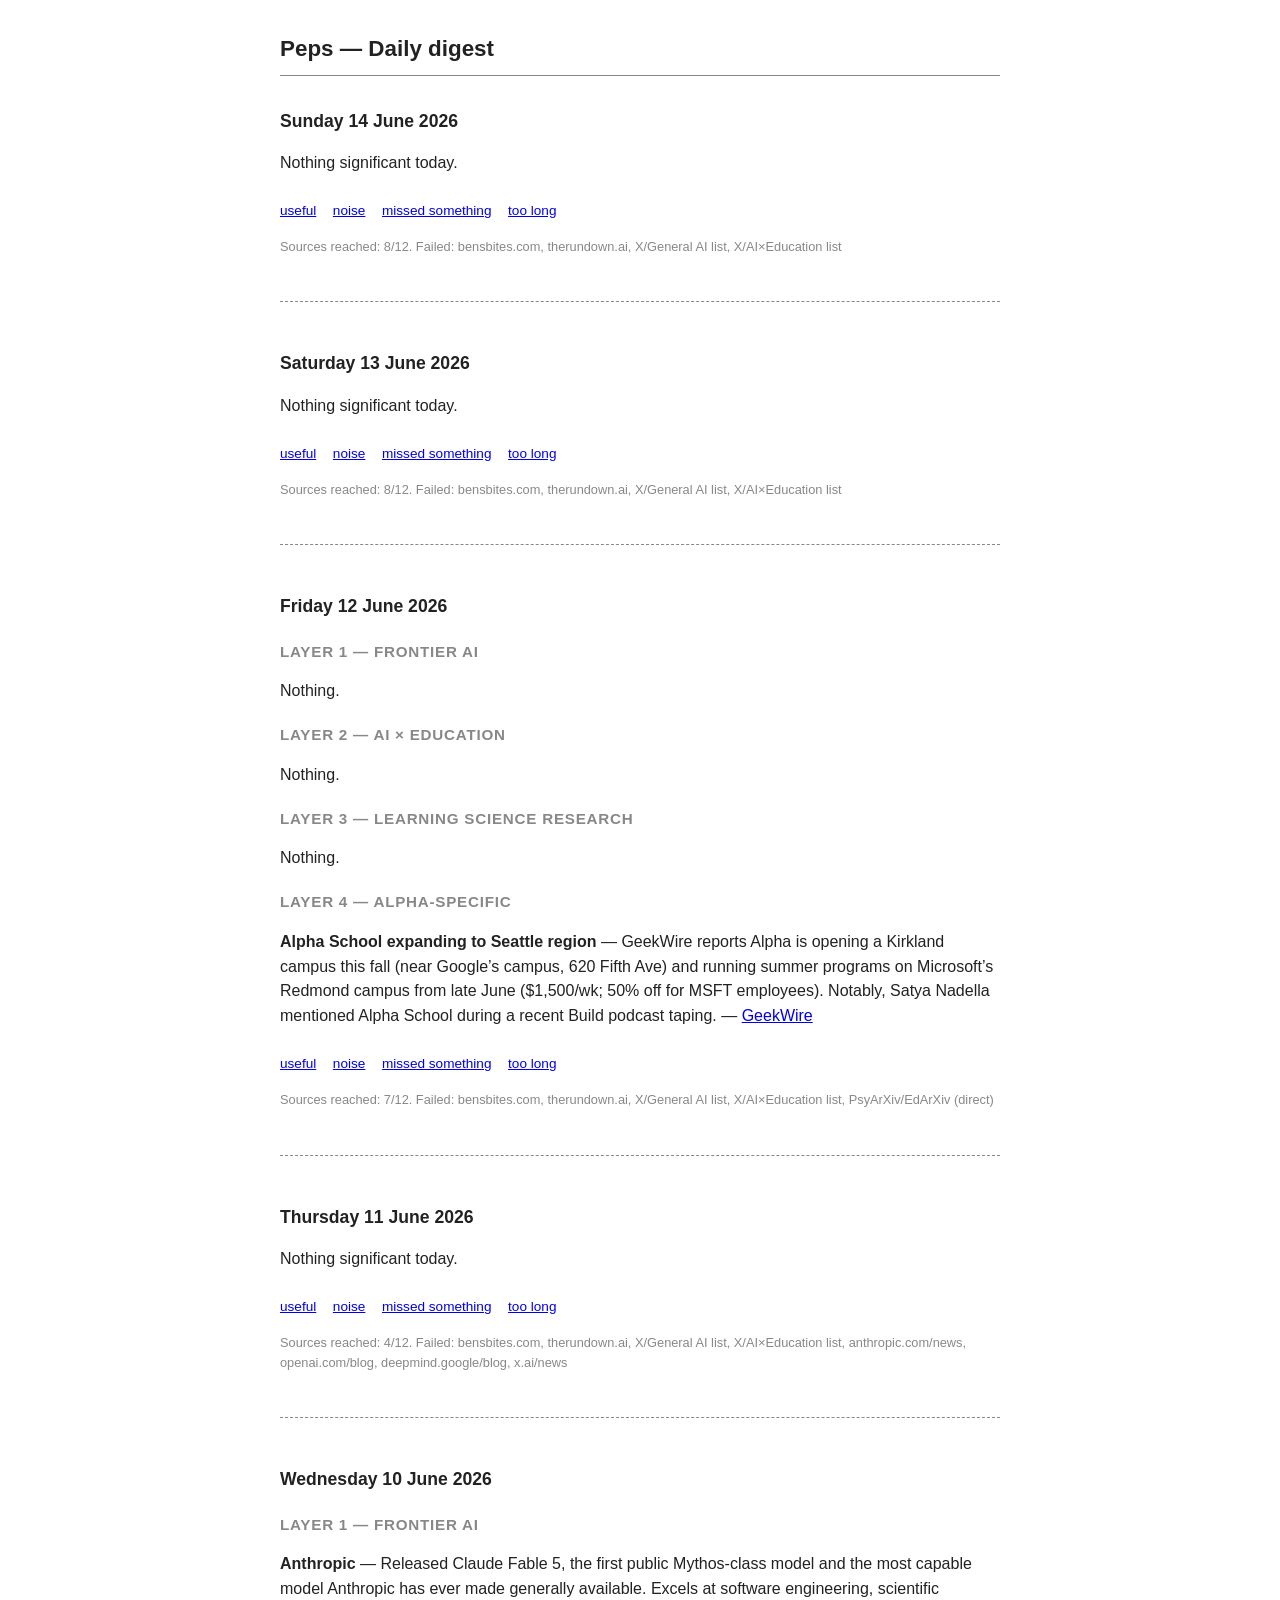
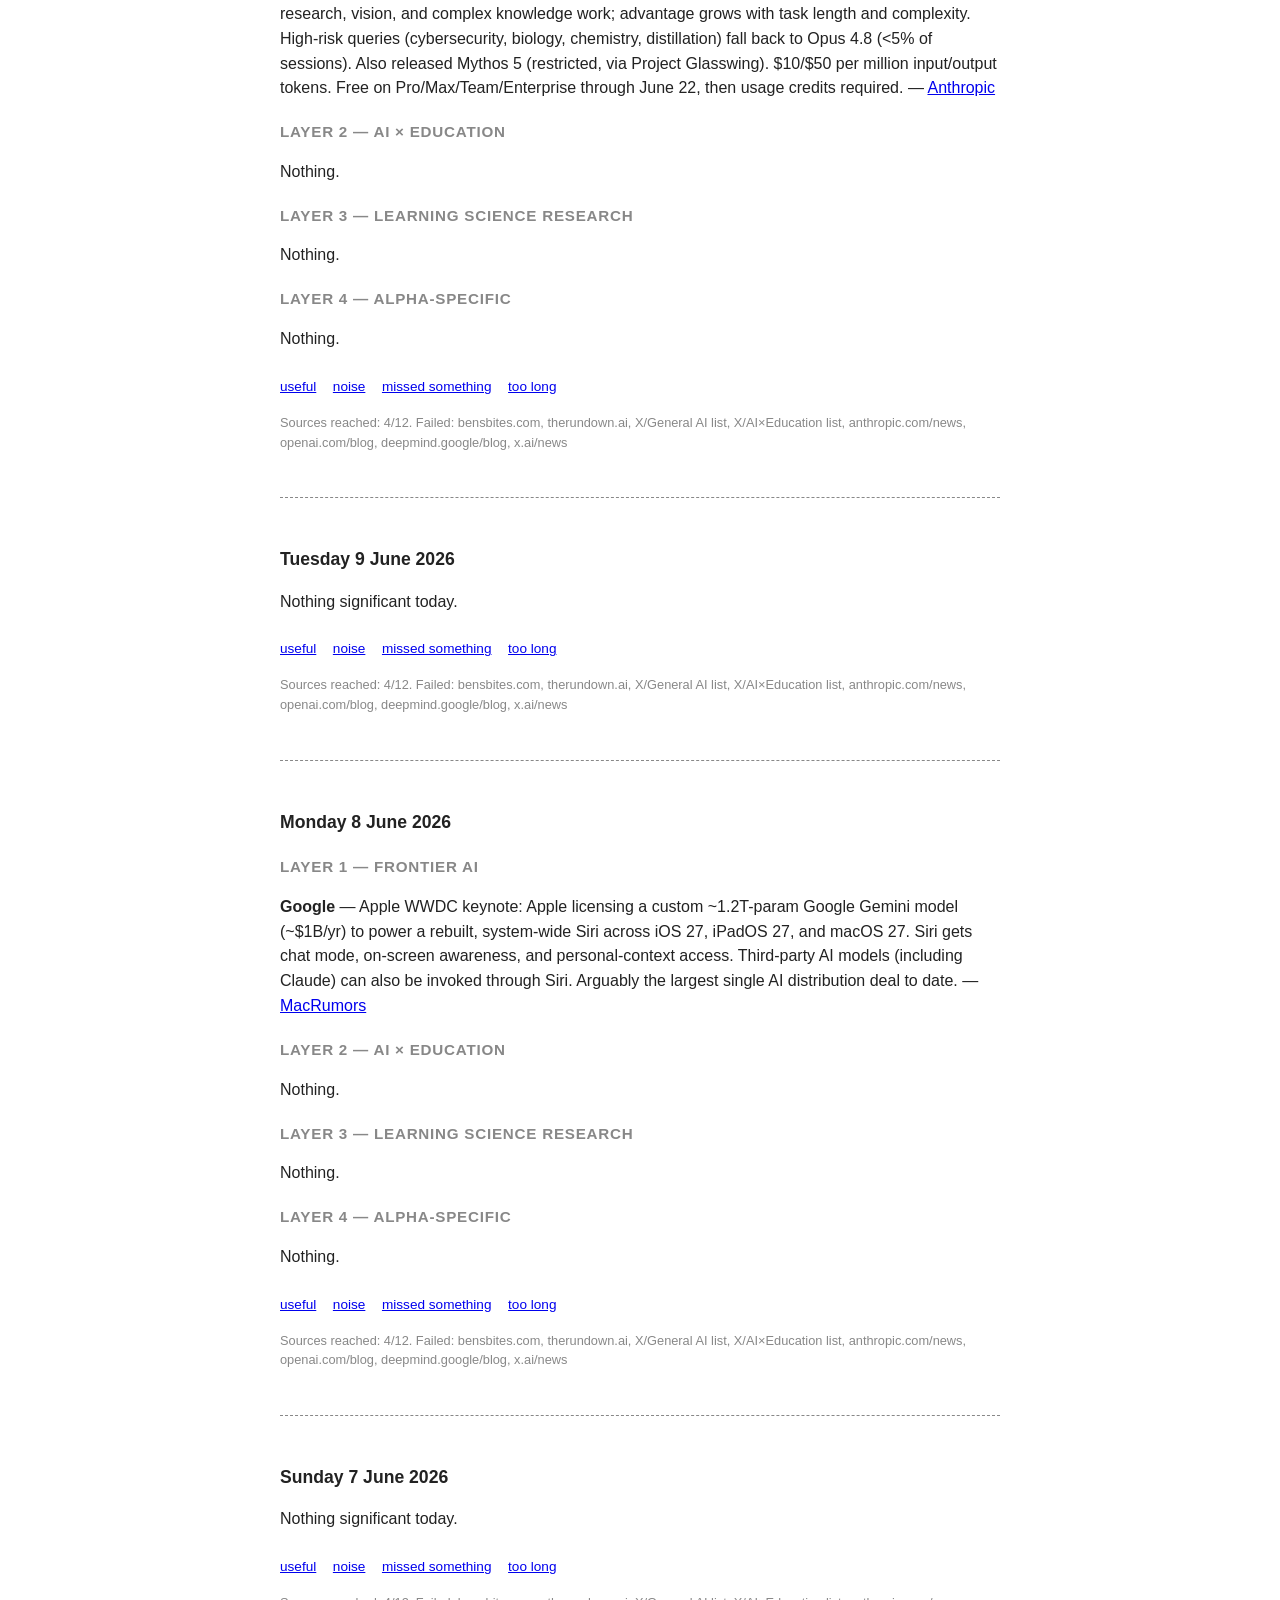
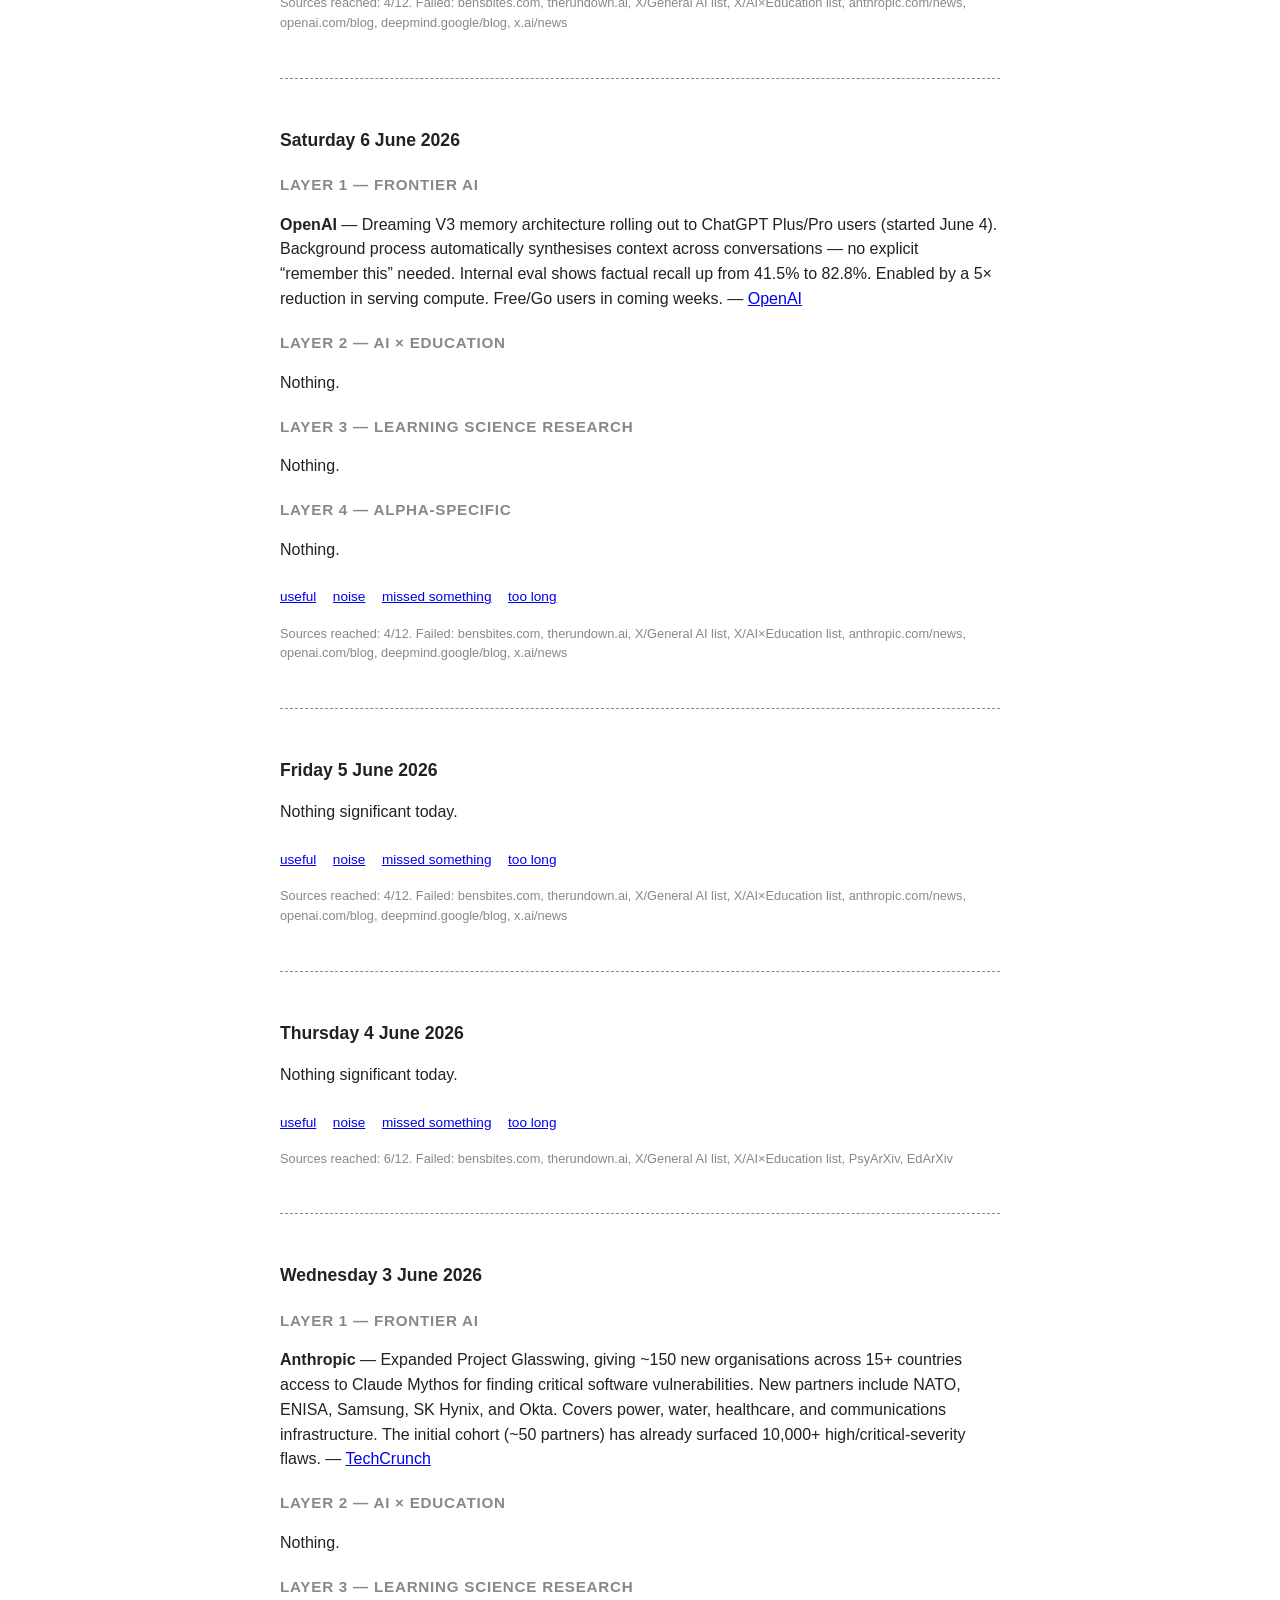
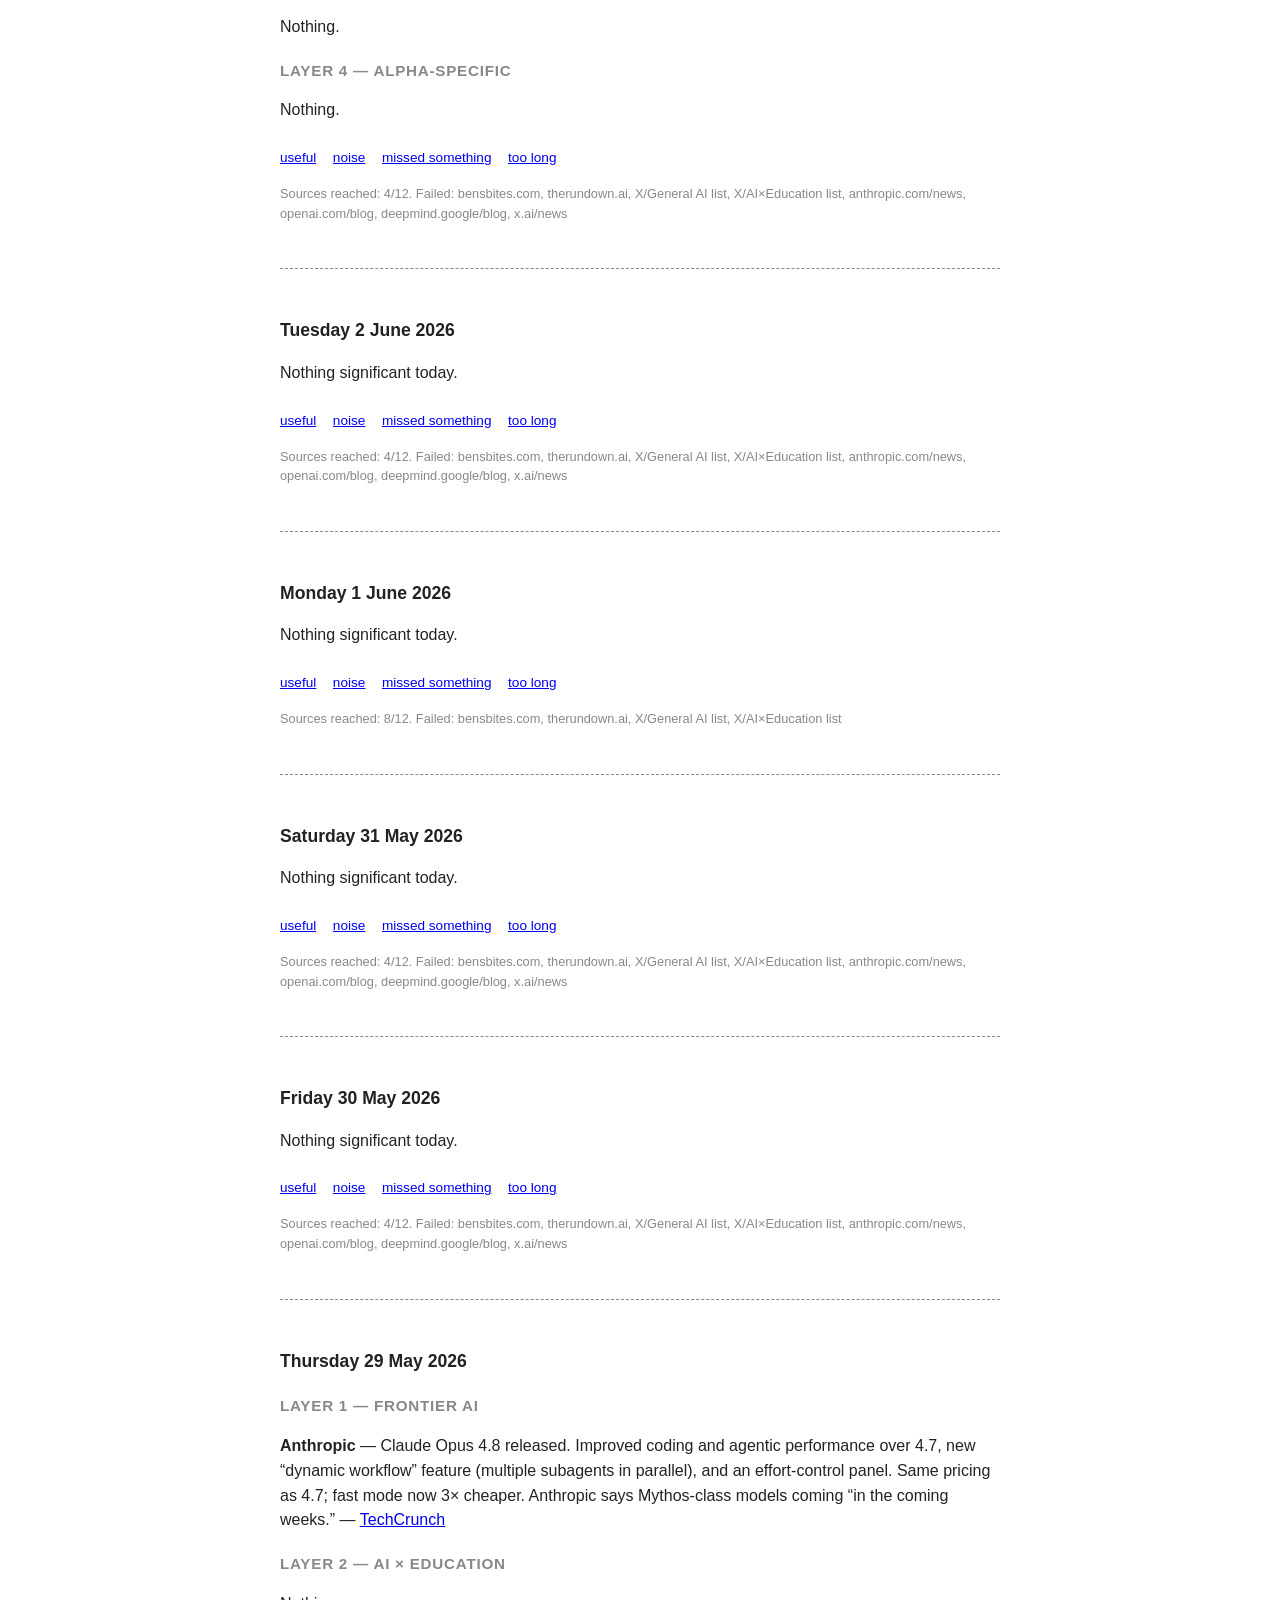
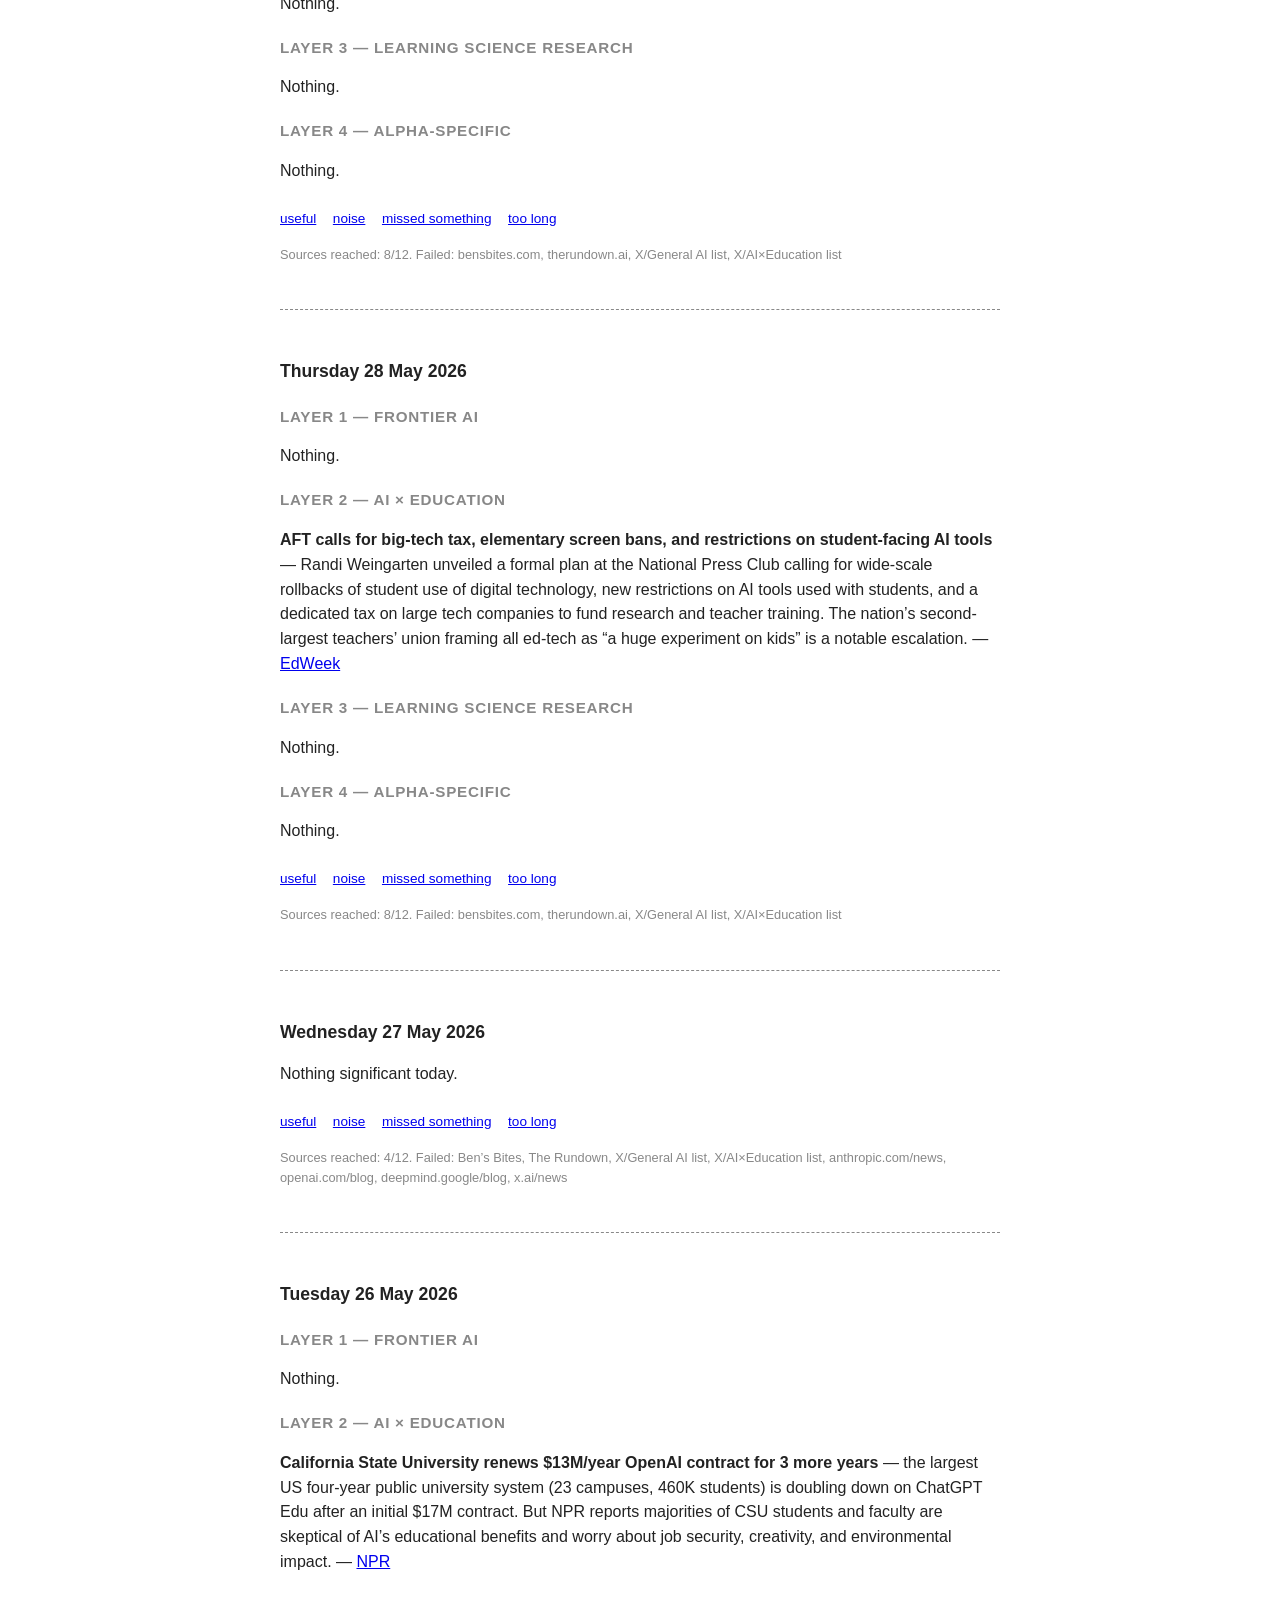
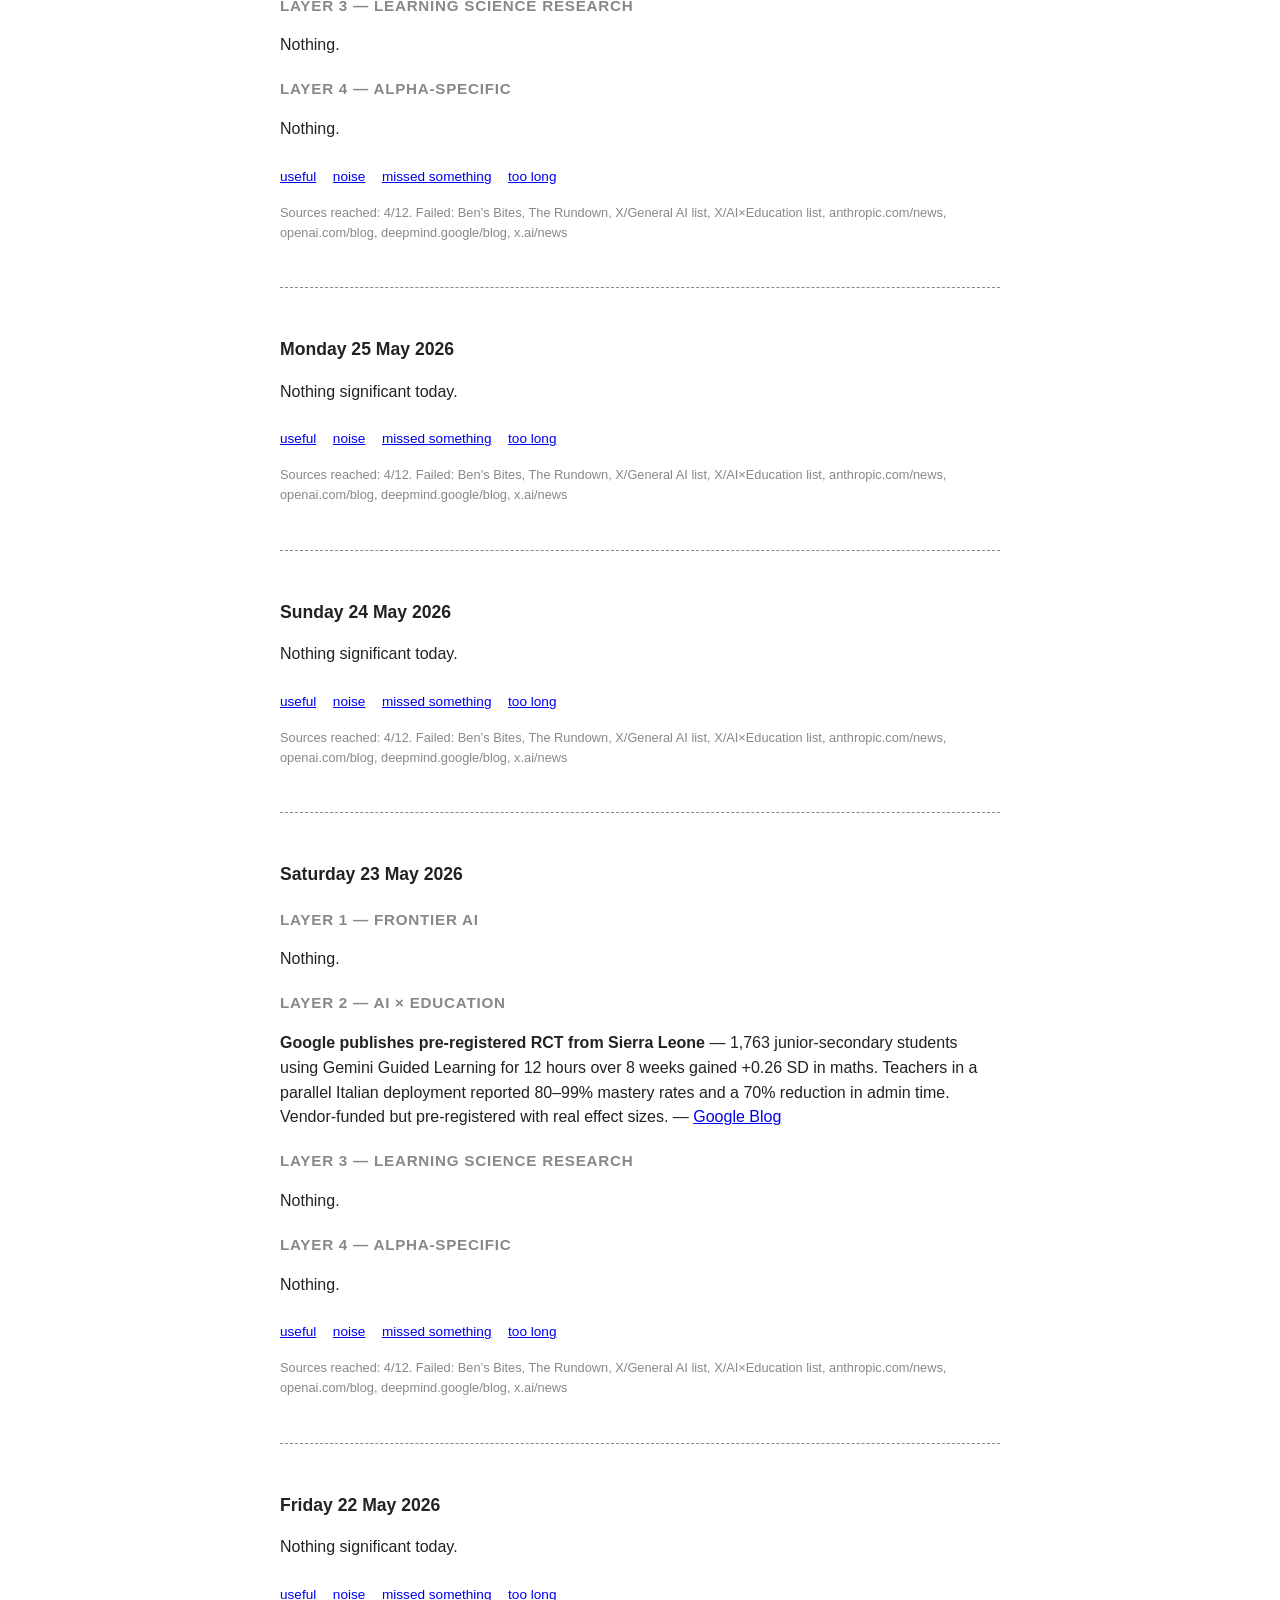
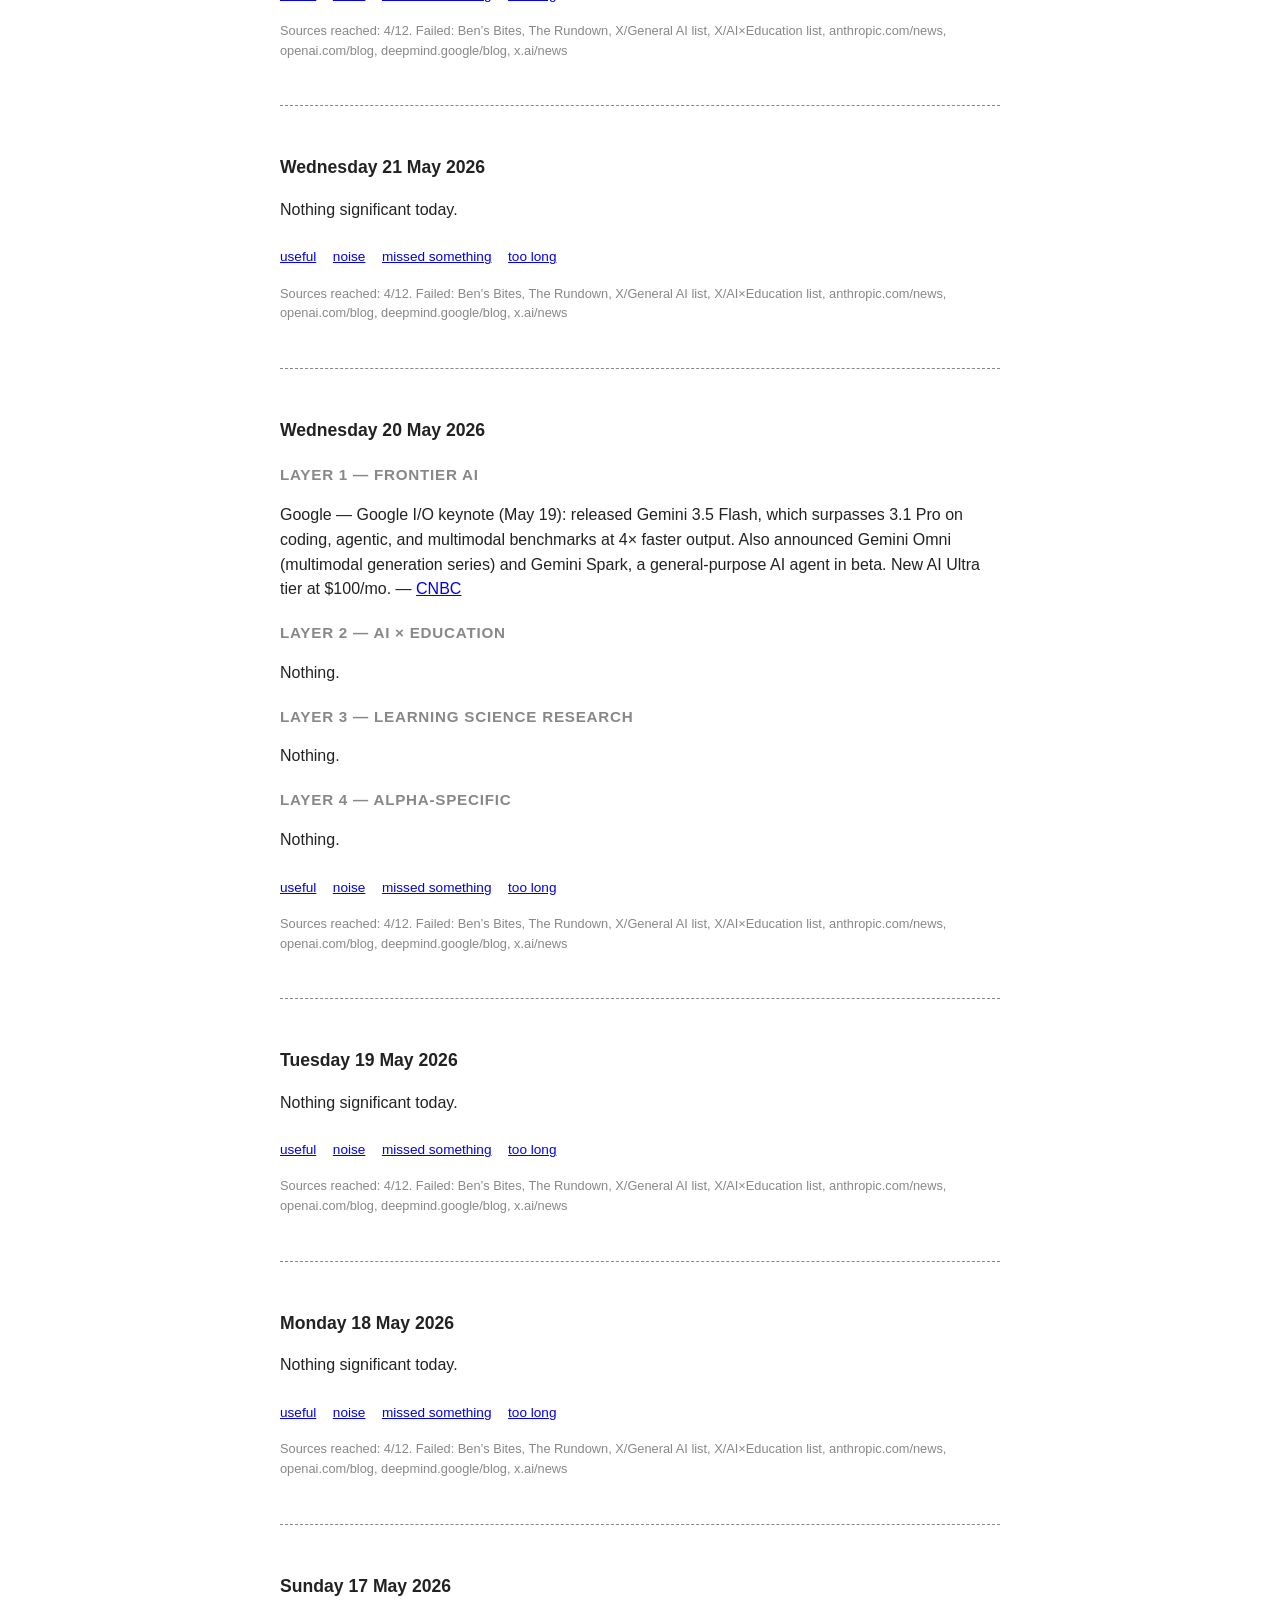
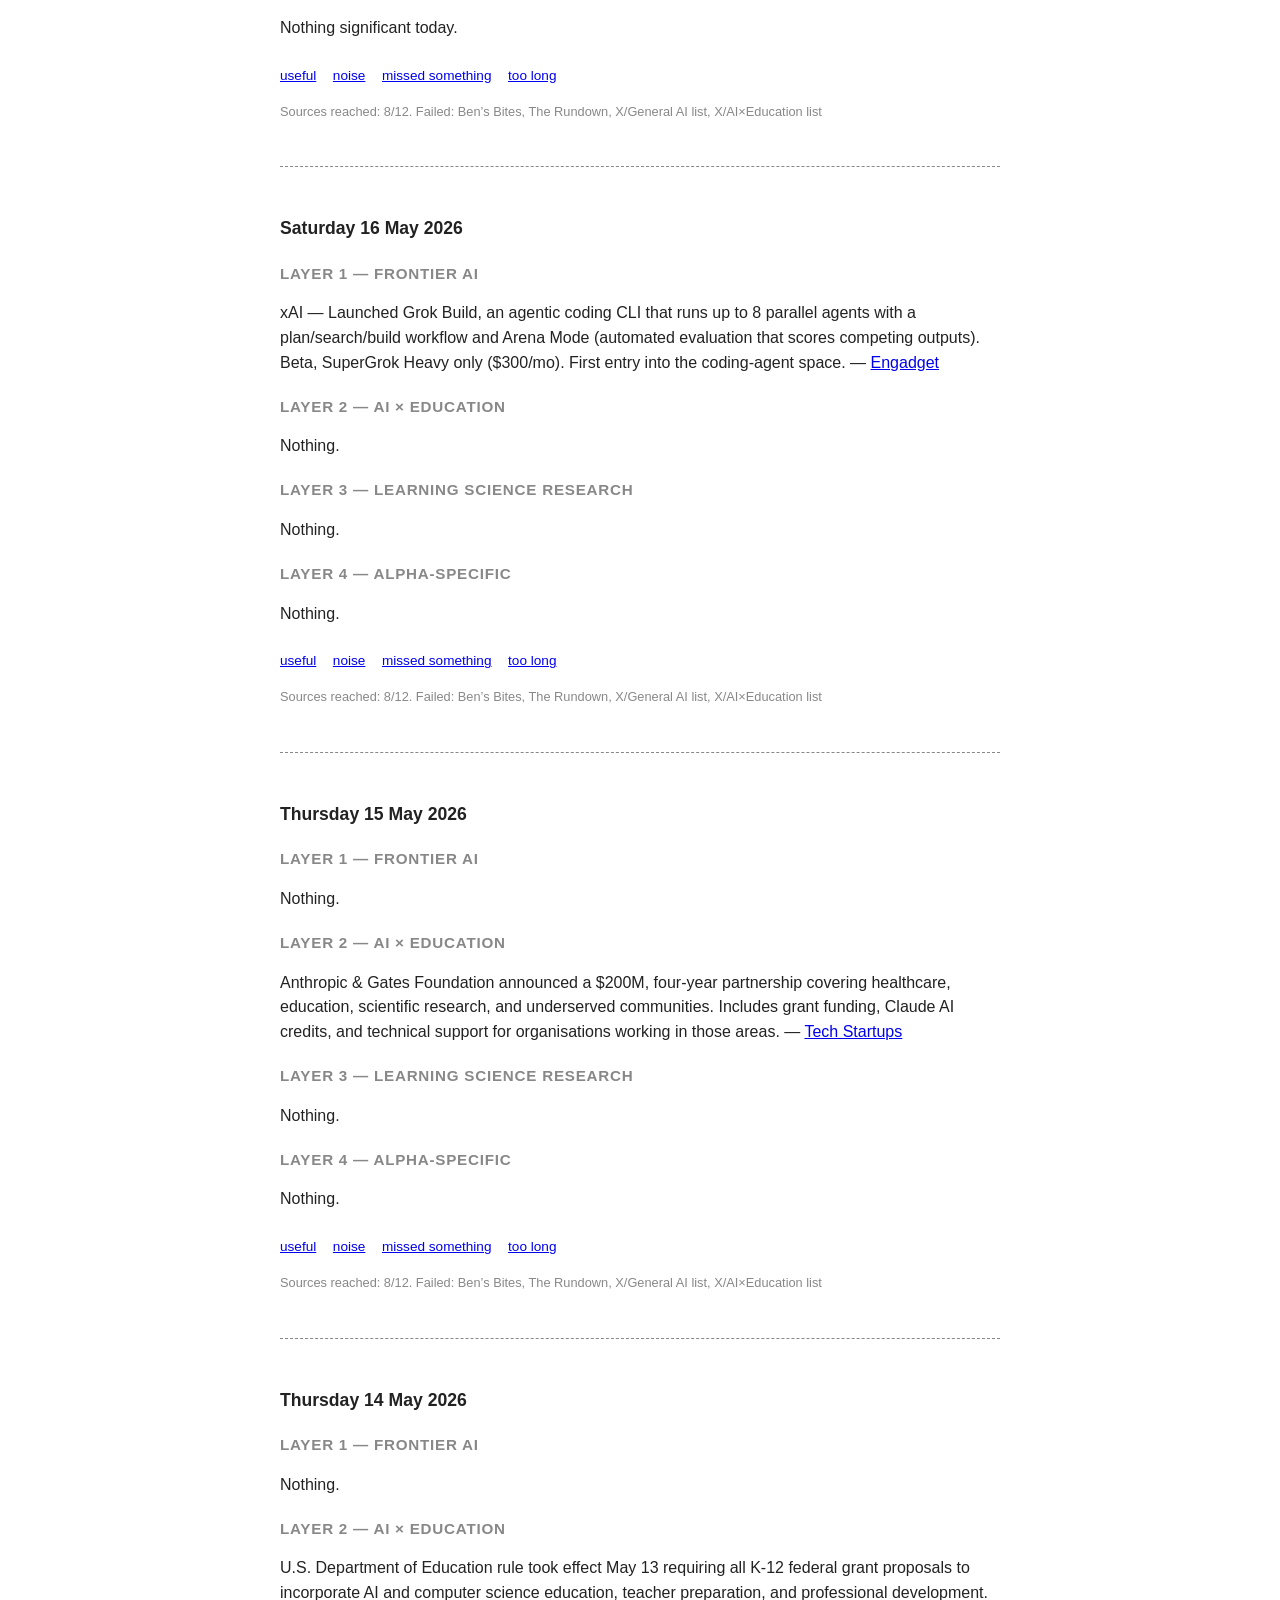
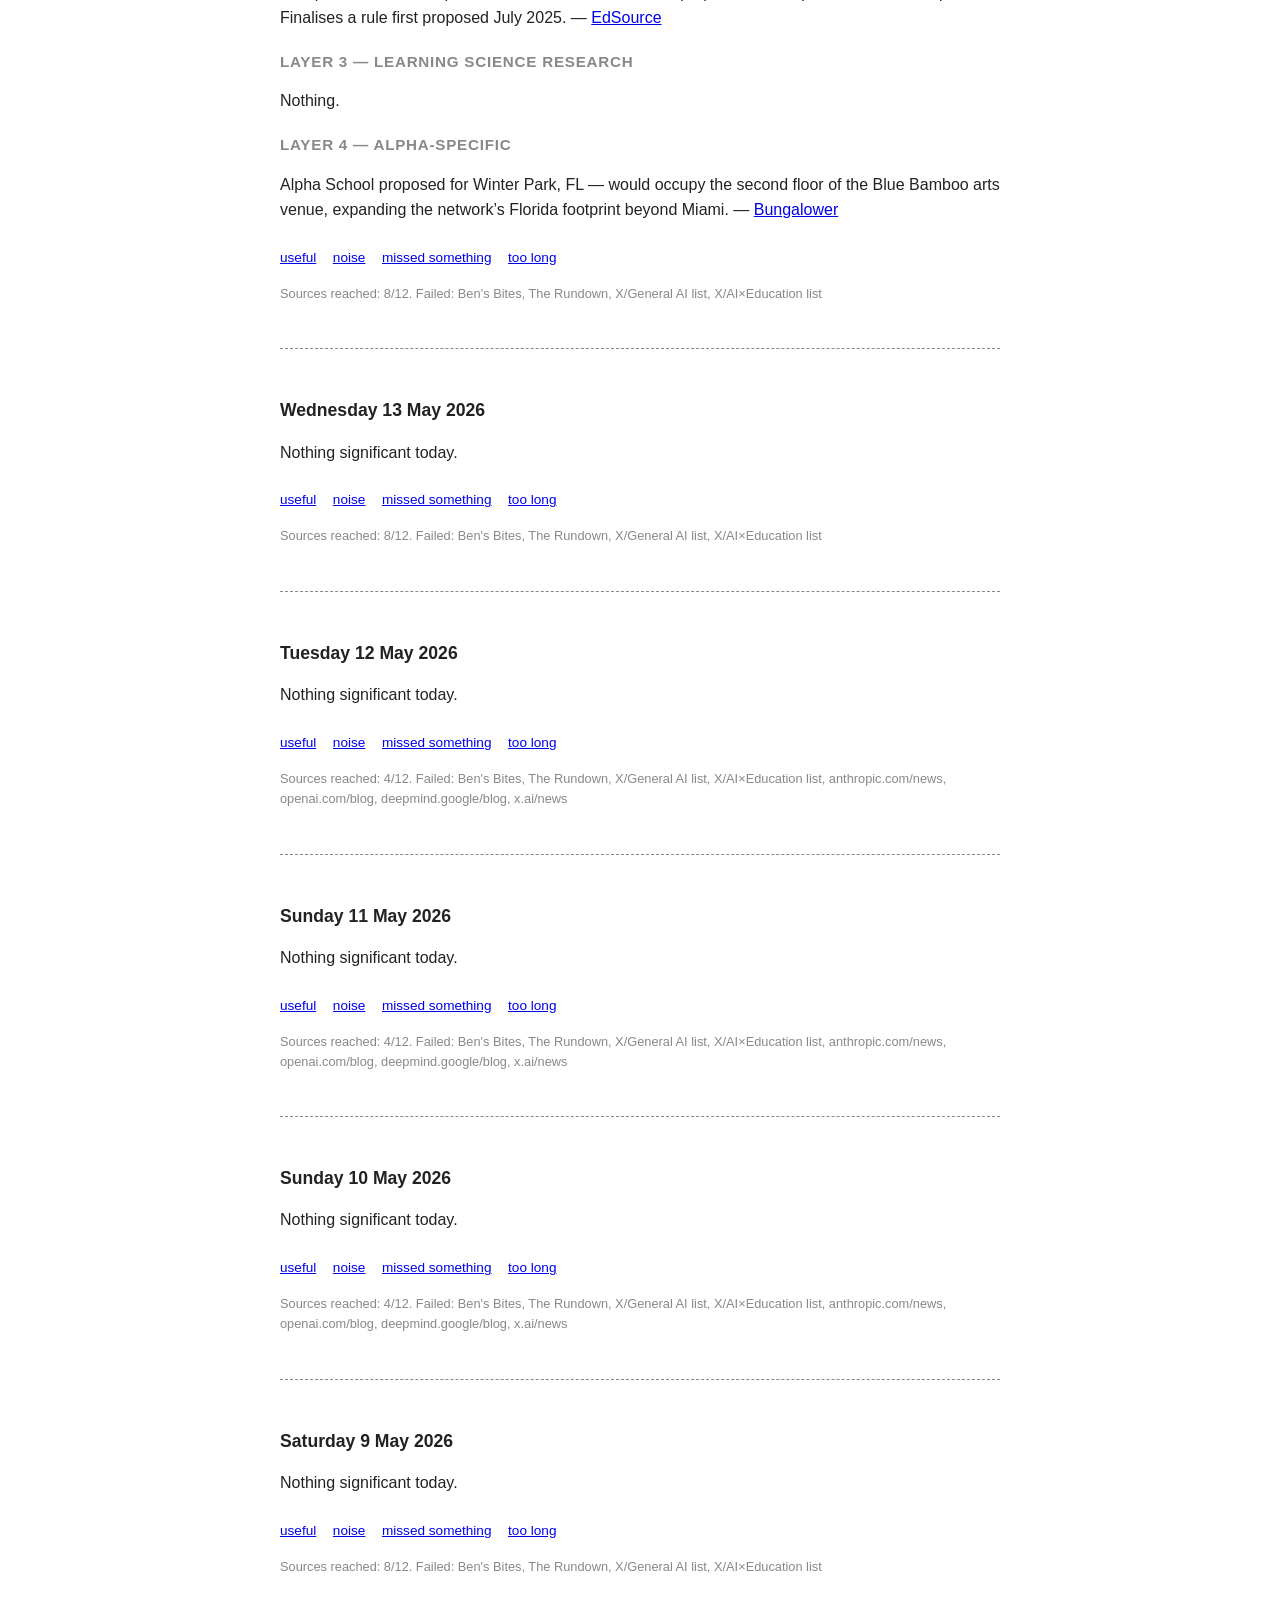
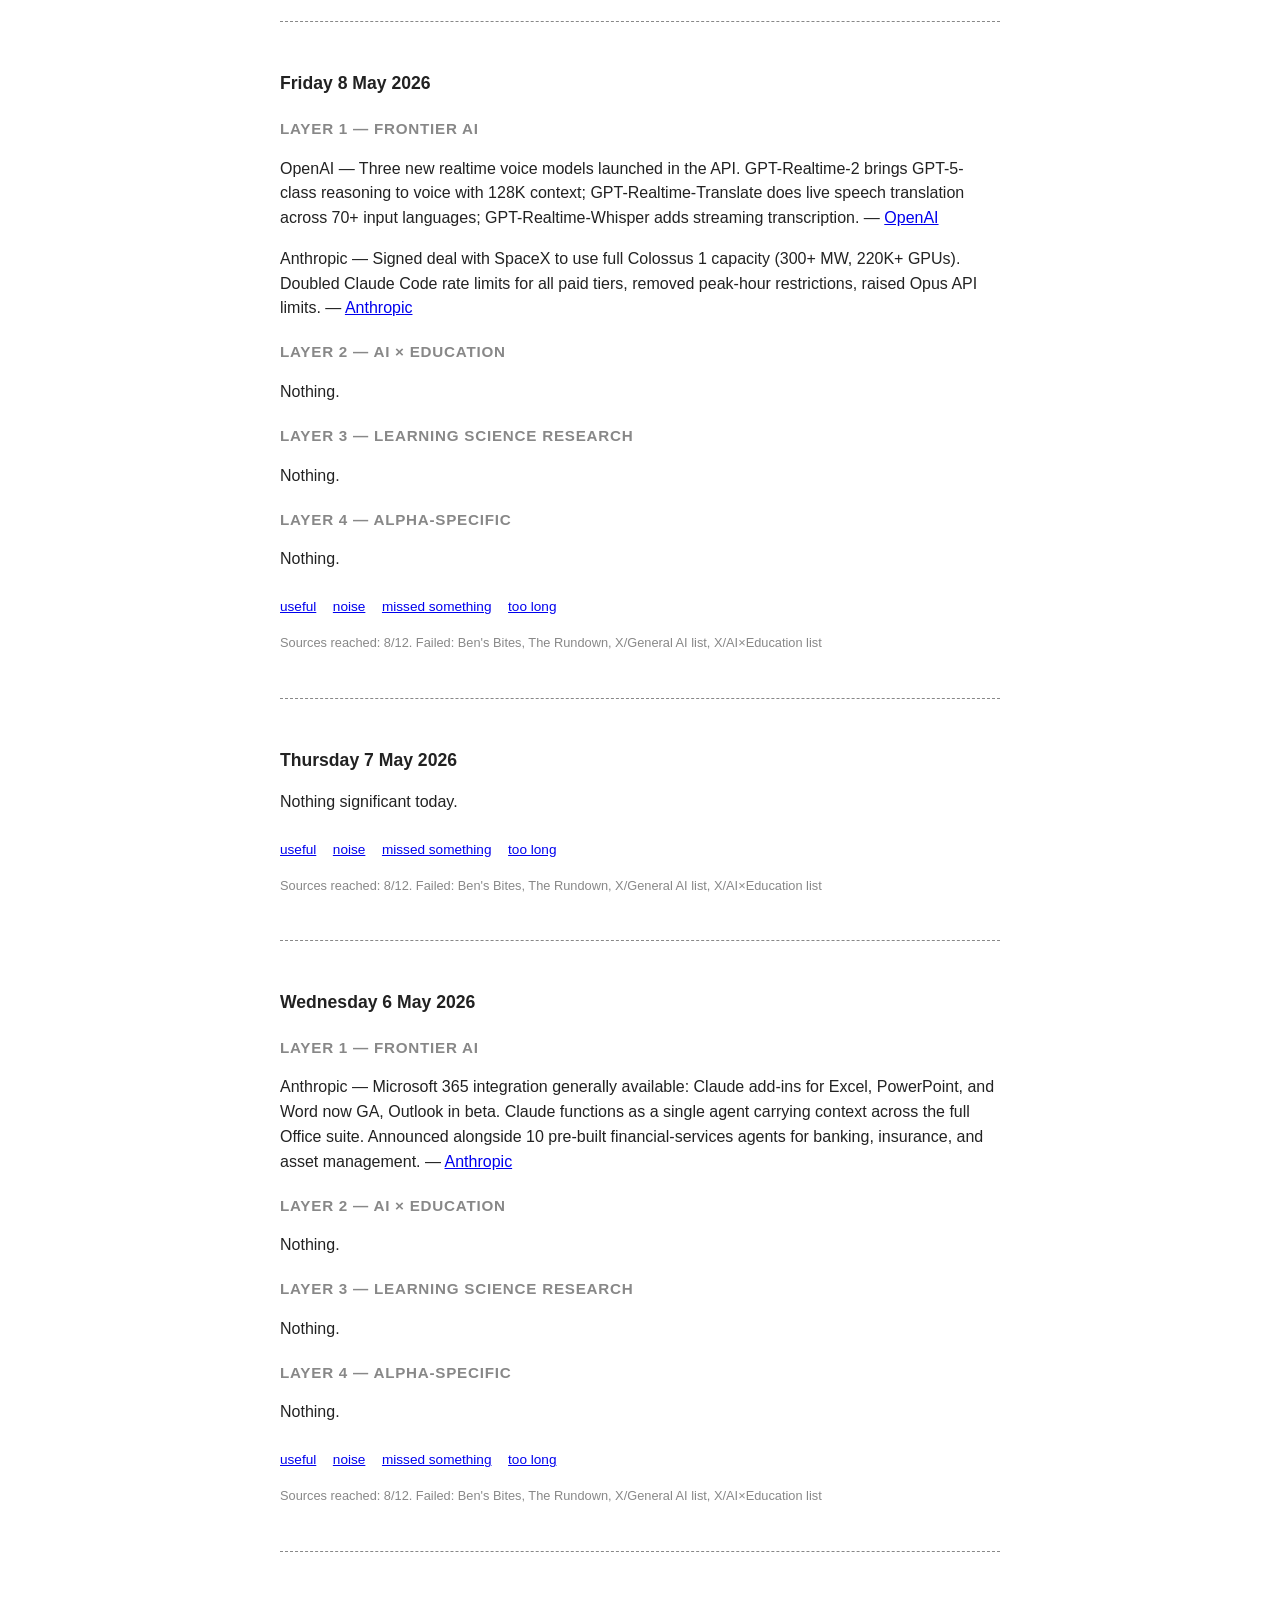
==== commit 3efa45ac: "Daily digest — Sunday 14 June 2026 — NOTHING https://claude.ai/code/session_014mGQjnvvw4ZKNghRRUncvp" ====
--- a/digest/index.html
+++ b/digest/index.html
@@ -28,6 +28,20 @@
 <h1>Peps — Daily digest</h1>
 <!-- INSERT NEW DIGESTS HERE -->
 <section class="digest">
+<h2>Sunday 14 June 2026</h2>
+
+<p>Nothing significant today.</p>
+
+<p class="feedback">
+  <a href="mailto:peps.mccrea@alpha.school?subject=Re%3A%20Daily%20digest%20%E2%80%94%20Sunday%2014%20June%202026%20%E2%80%94%20useful">useful</a>
+  <a href="mailto:peps.mccrea@alpha.school?subject=Re%3A%20Daily%20digest%20%E2%80%94%20Sunday%2014%20June%202026%20%E2%80%94%20noise">noise</a>
+  <a href="mailto:peps.mccrea@alpha.school?subject=Re%3A%20Daily%20digest%20%E2%80%94%20Sunday%2014%20June%202026%20%E2%80%94%20missed%20something">missed something</a>
+  <a href="mailto:peps.mccrea@alpha.school?subject=Re%3A%20Daily%20digest%20%E2%80%94%20Sunday%2014%20June%202026%20%E2%80%94%20too%20long">too long</a>
+</p>
+
+<p class="sources">Sources reached: 8/12. Failed: bensbites.com, therundown.ai, X/General AI list, X/AI&times;Education list</p>
+</section>
+<section class="digest">
 <h2>Saturday 13 June 2026</h2>
 
 <p>Nothing significant today.</p>
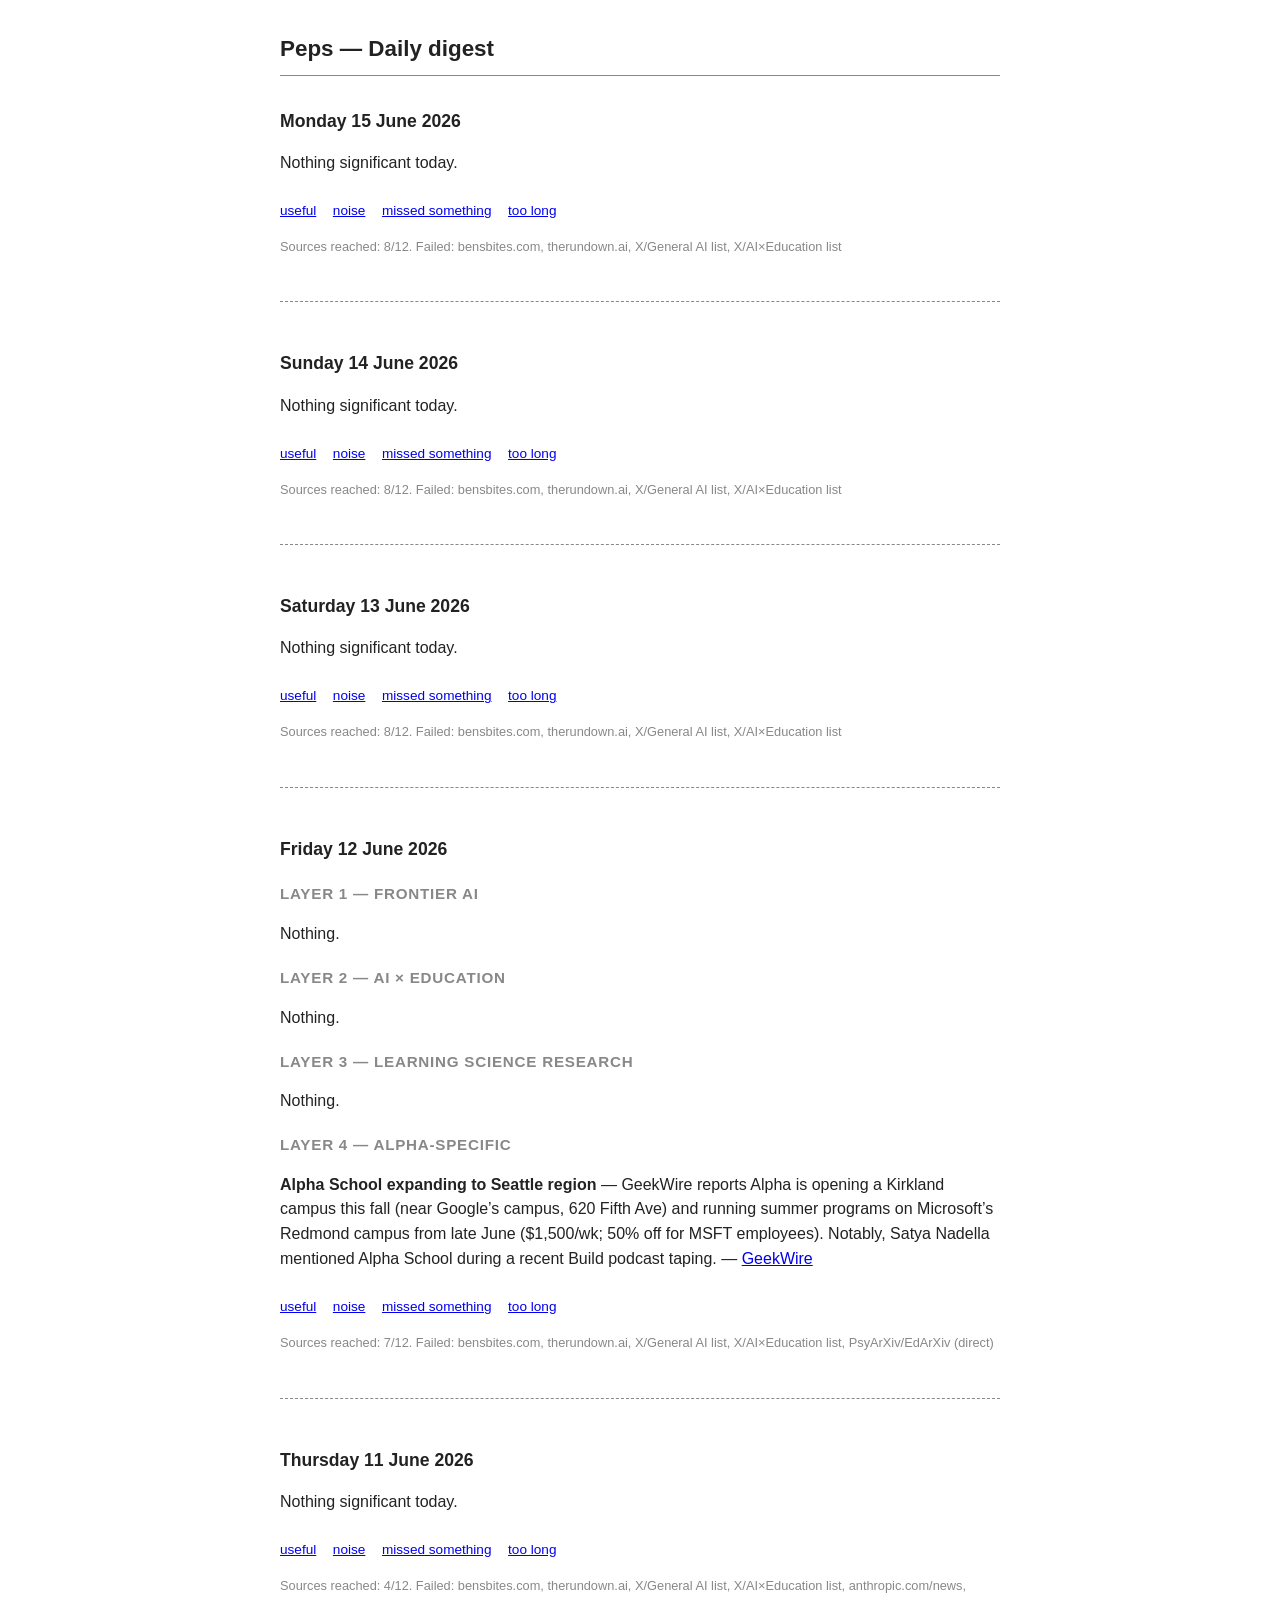
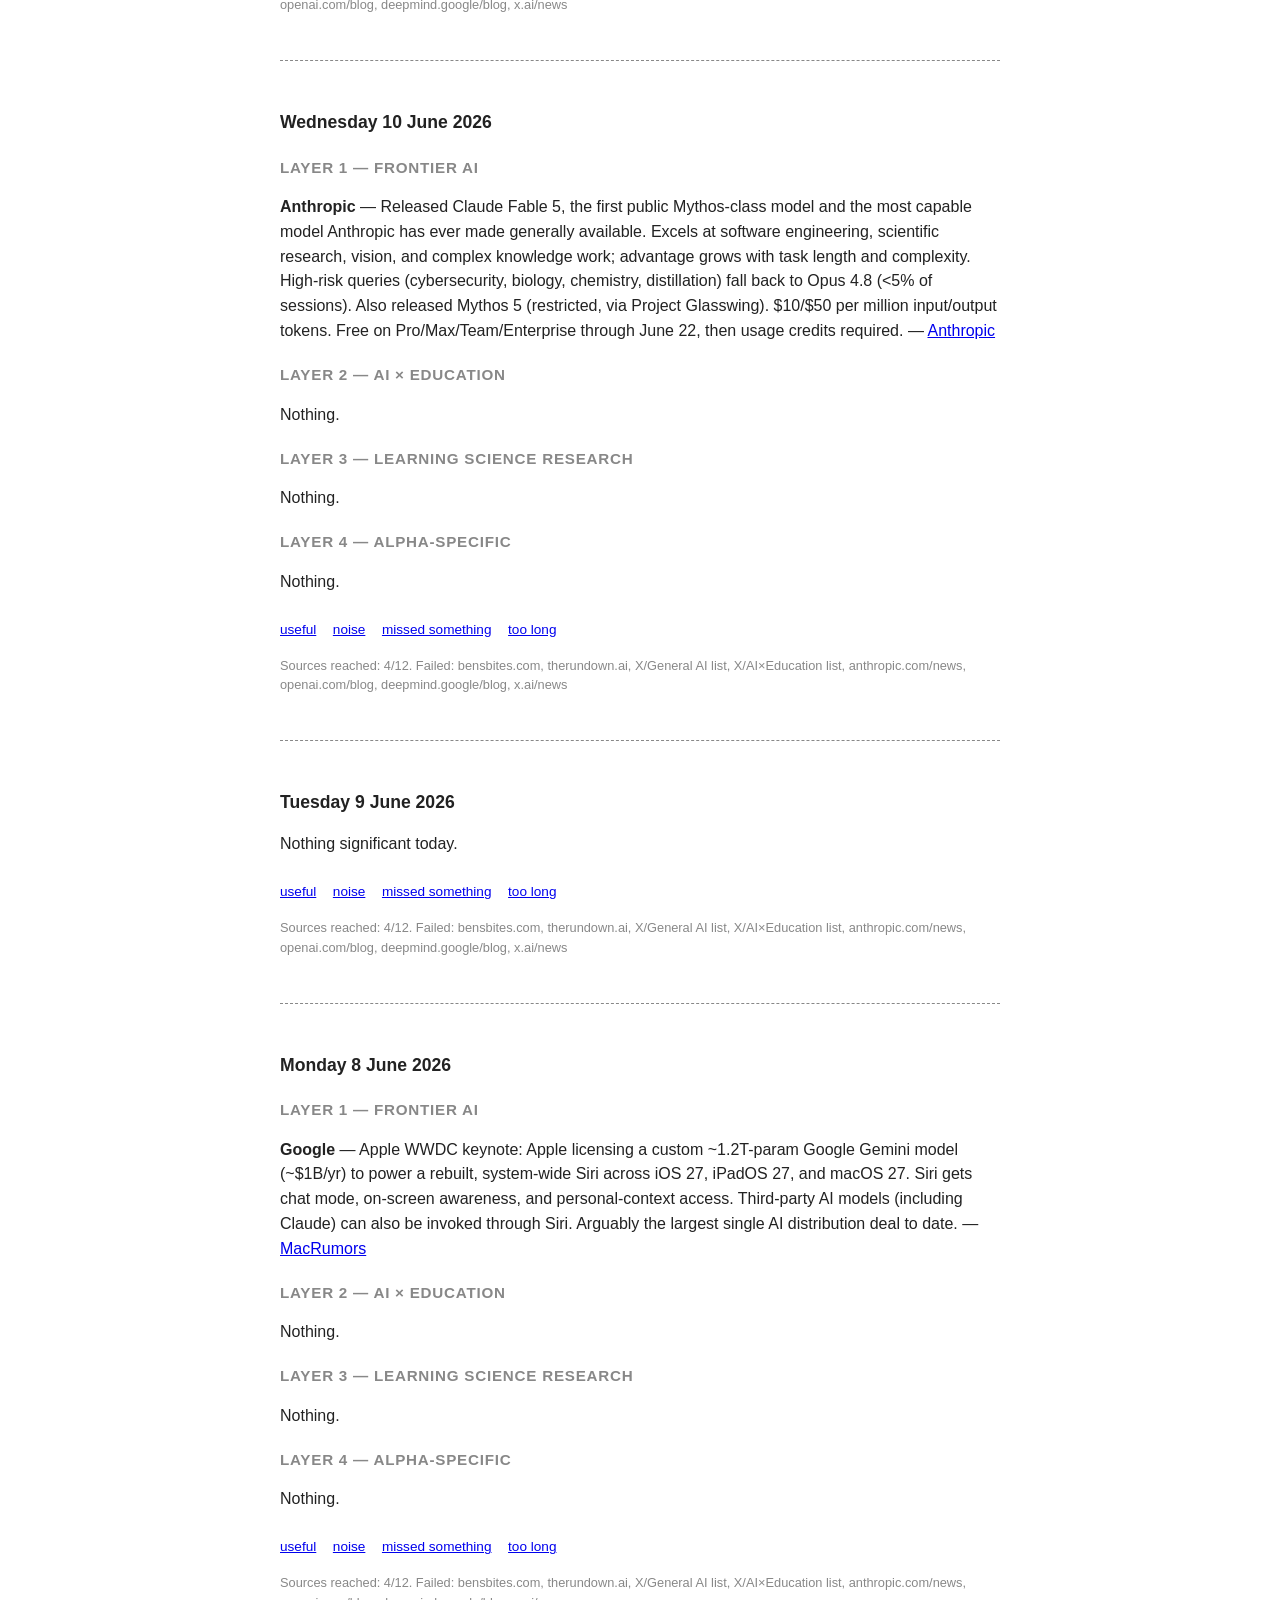
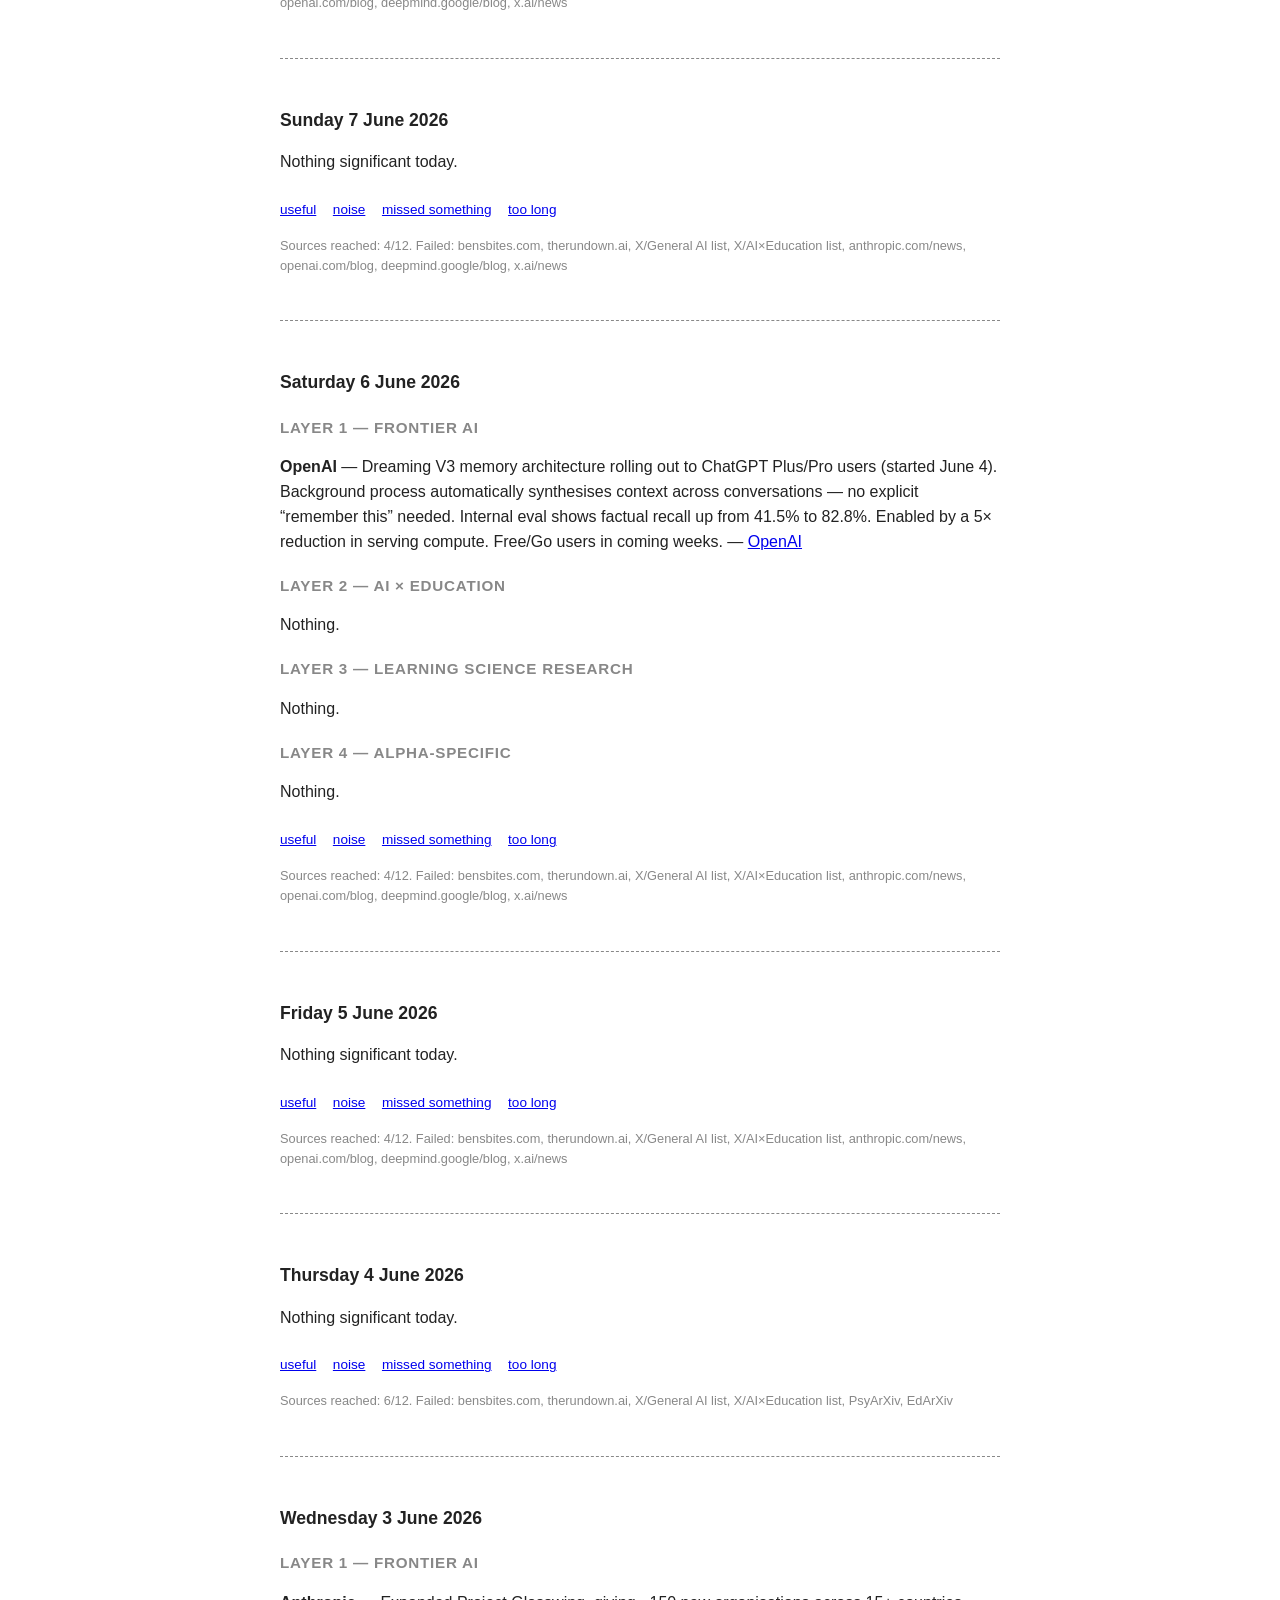
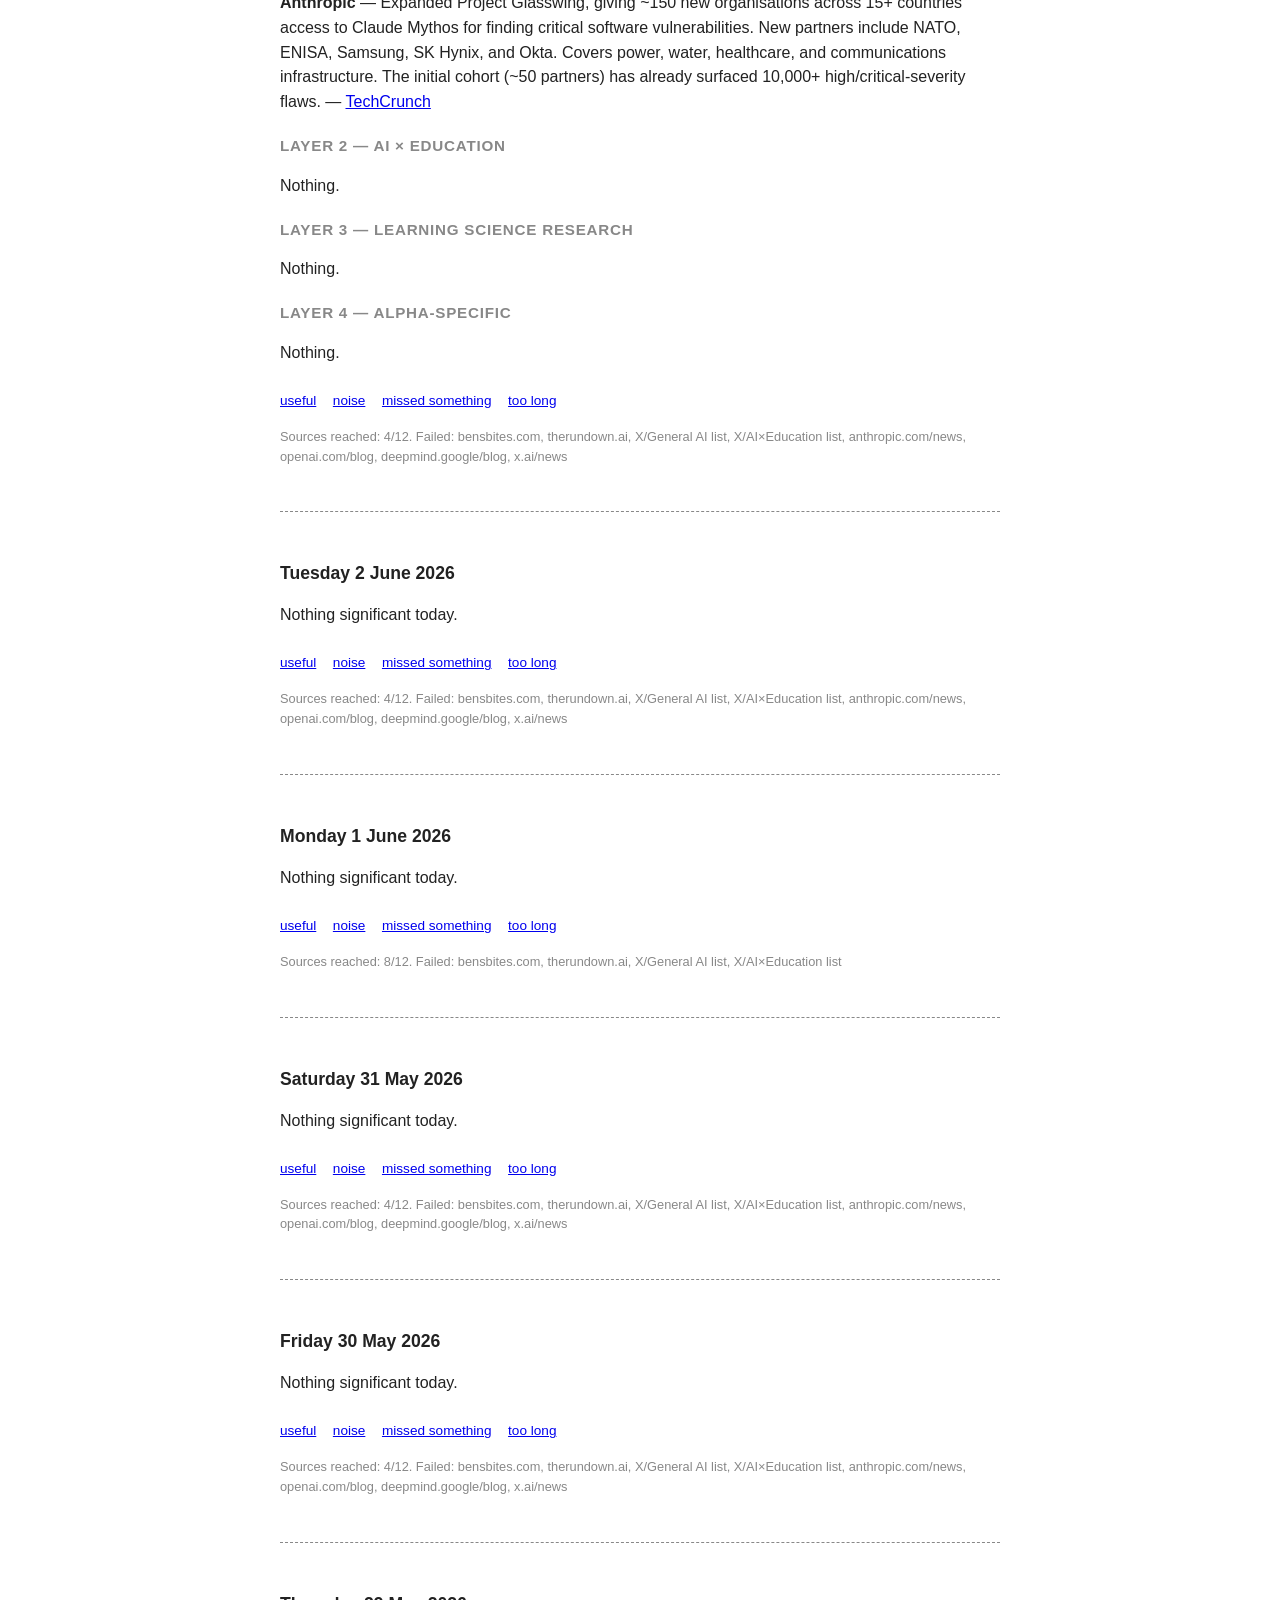
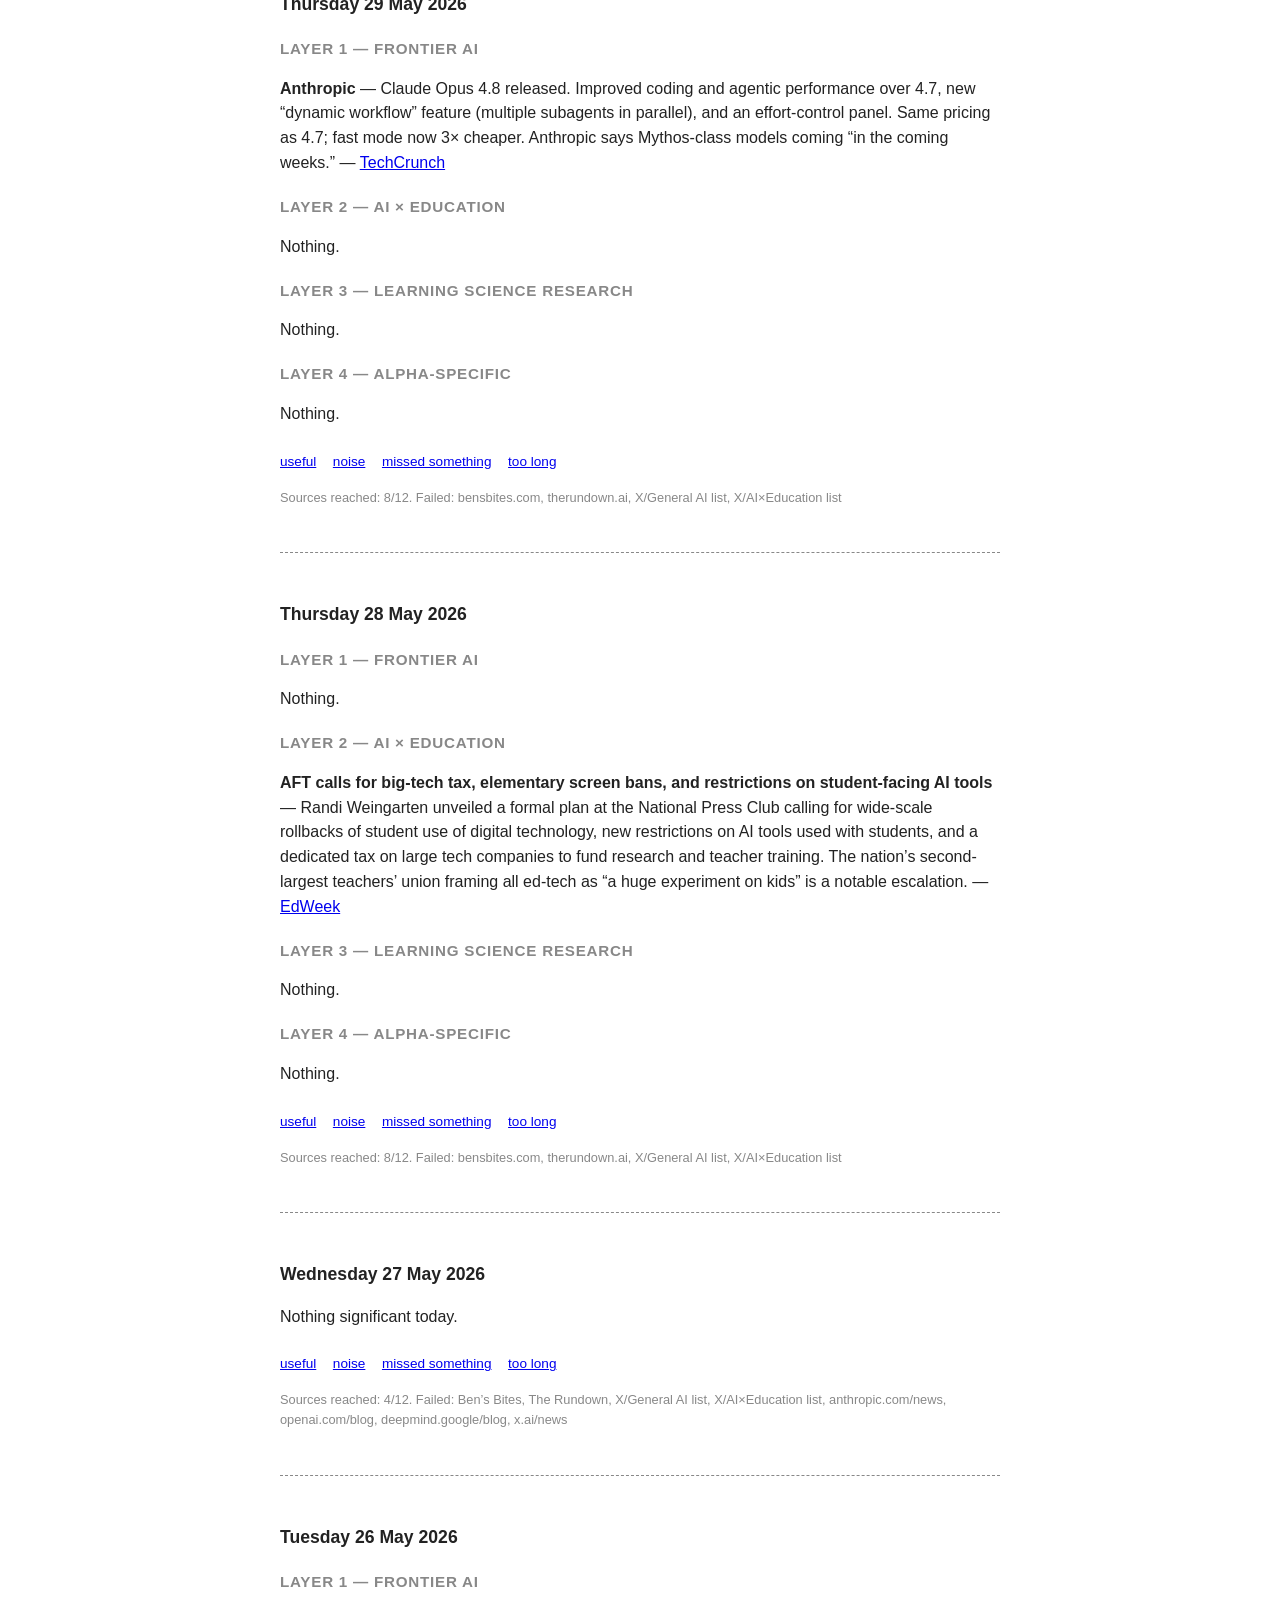
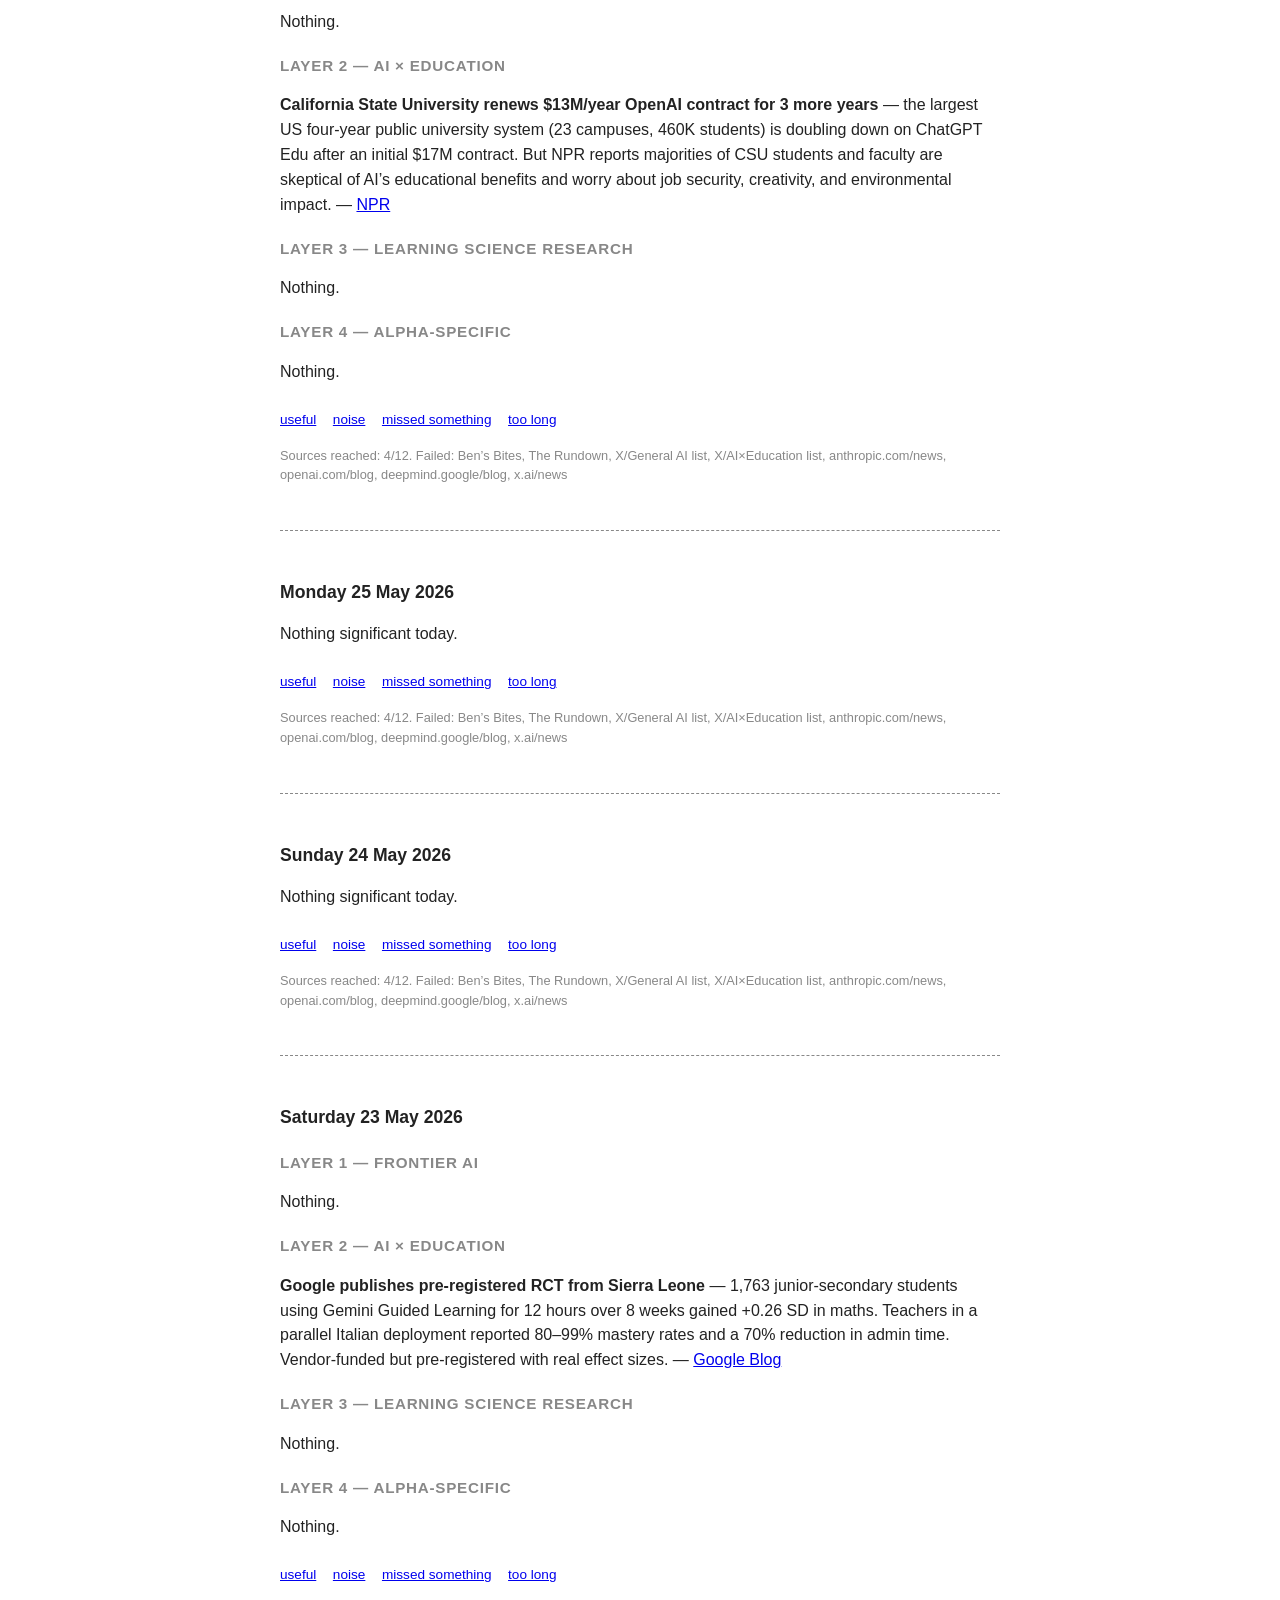
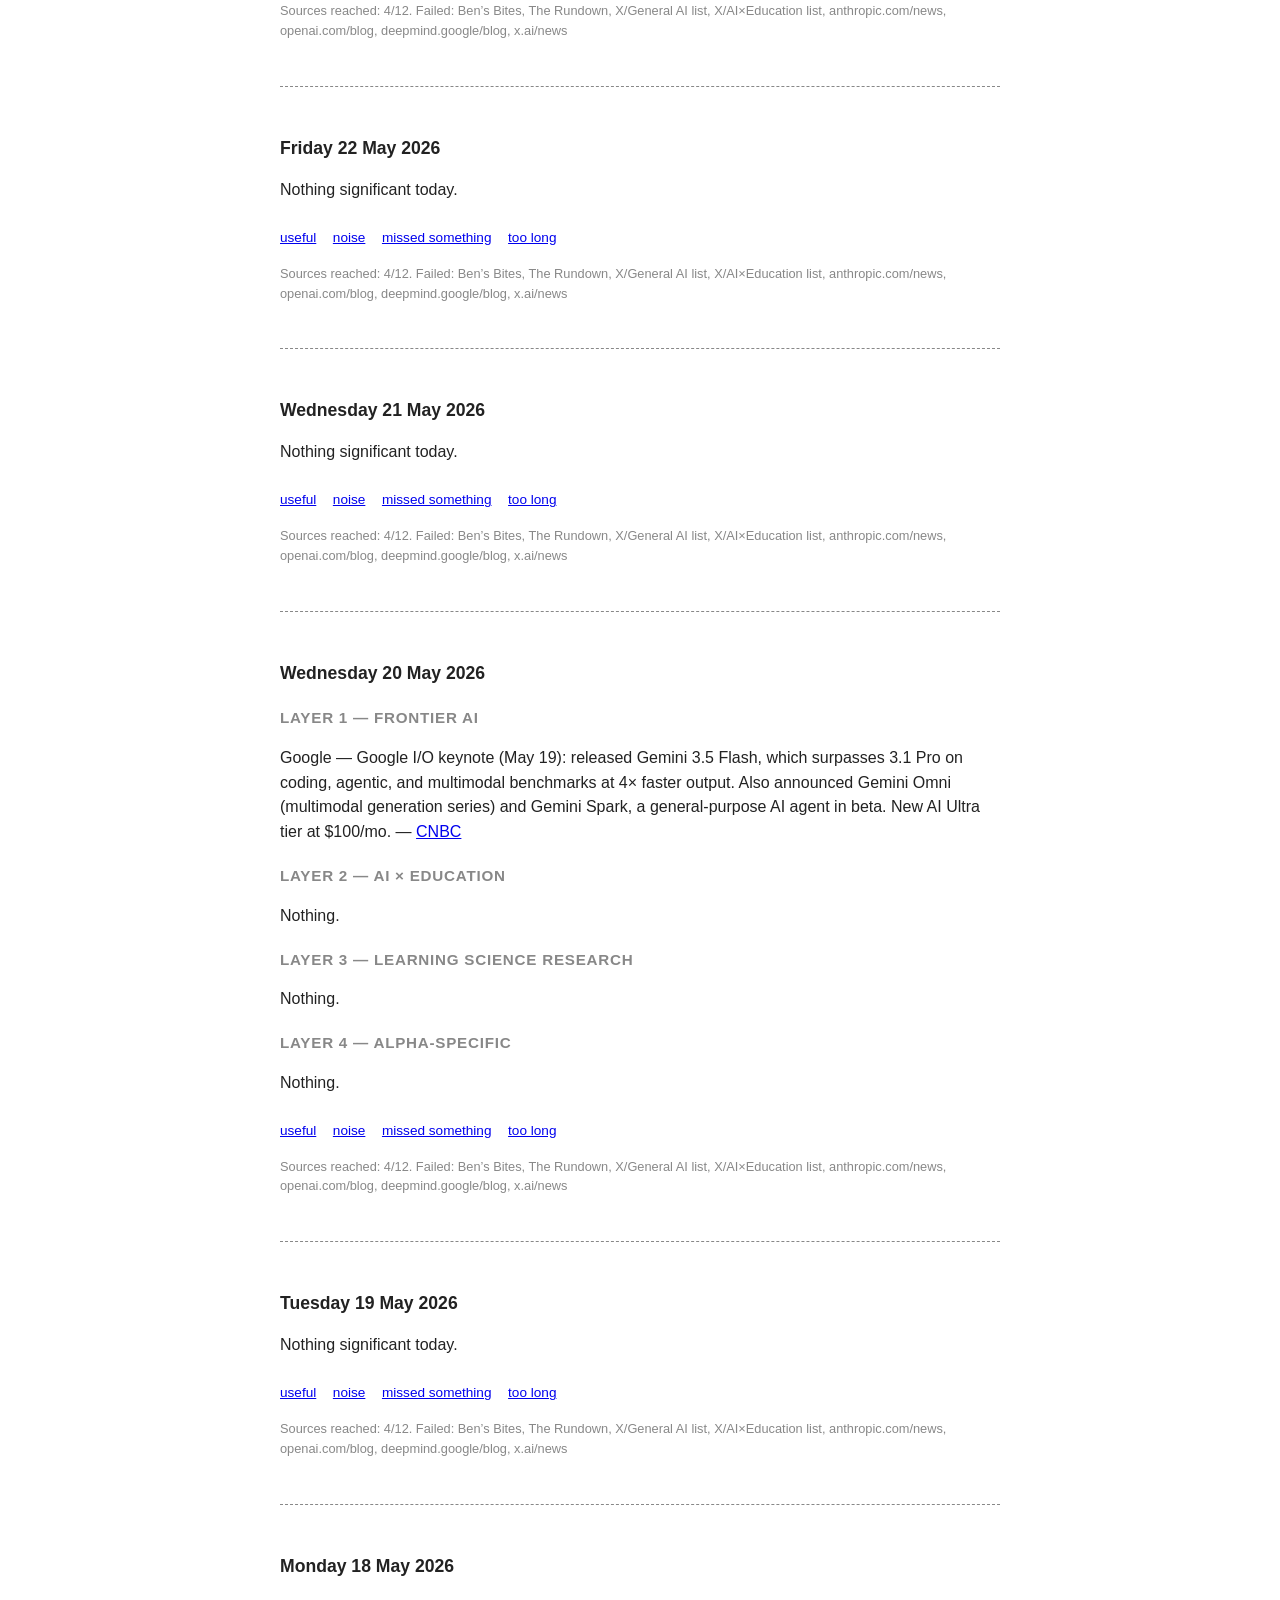
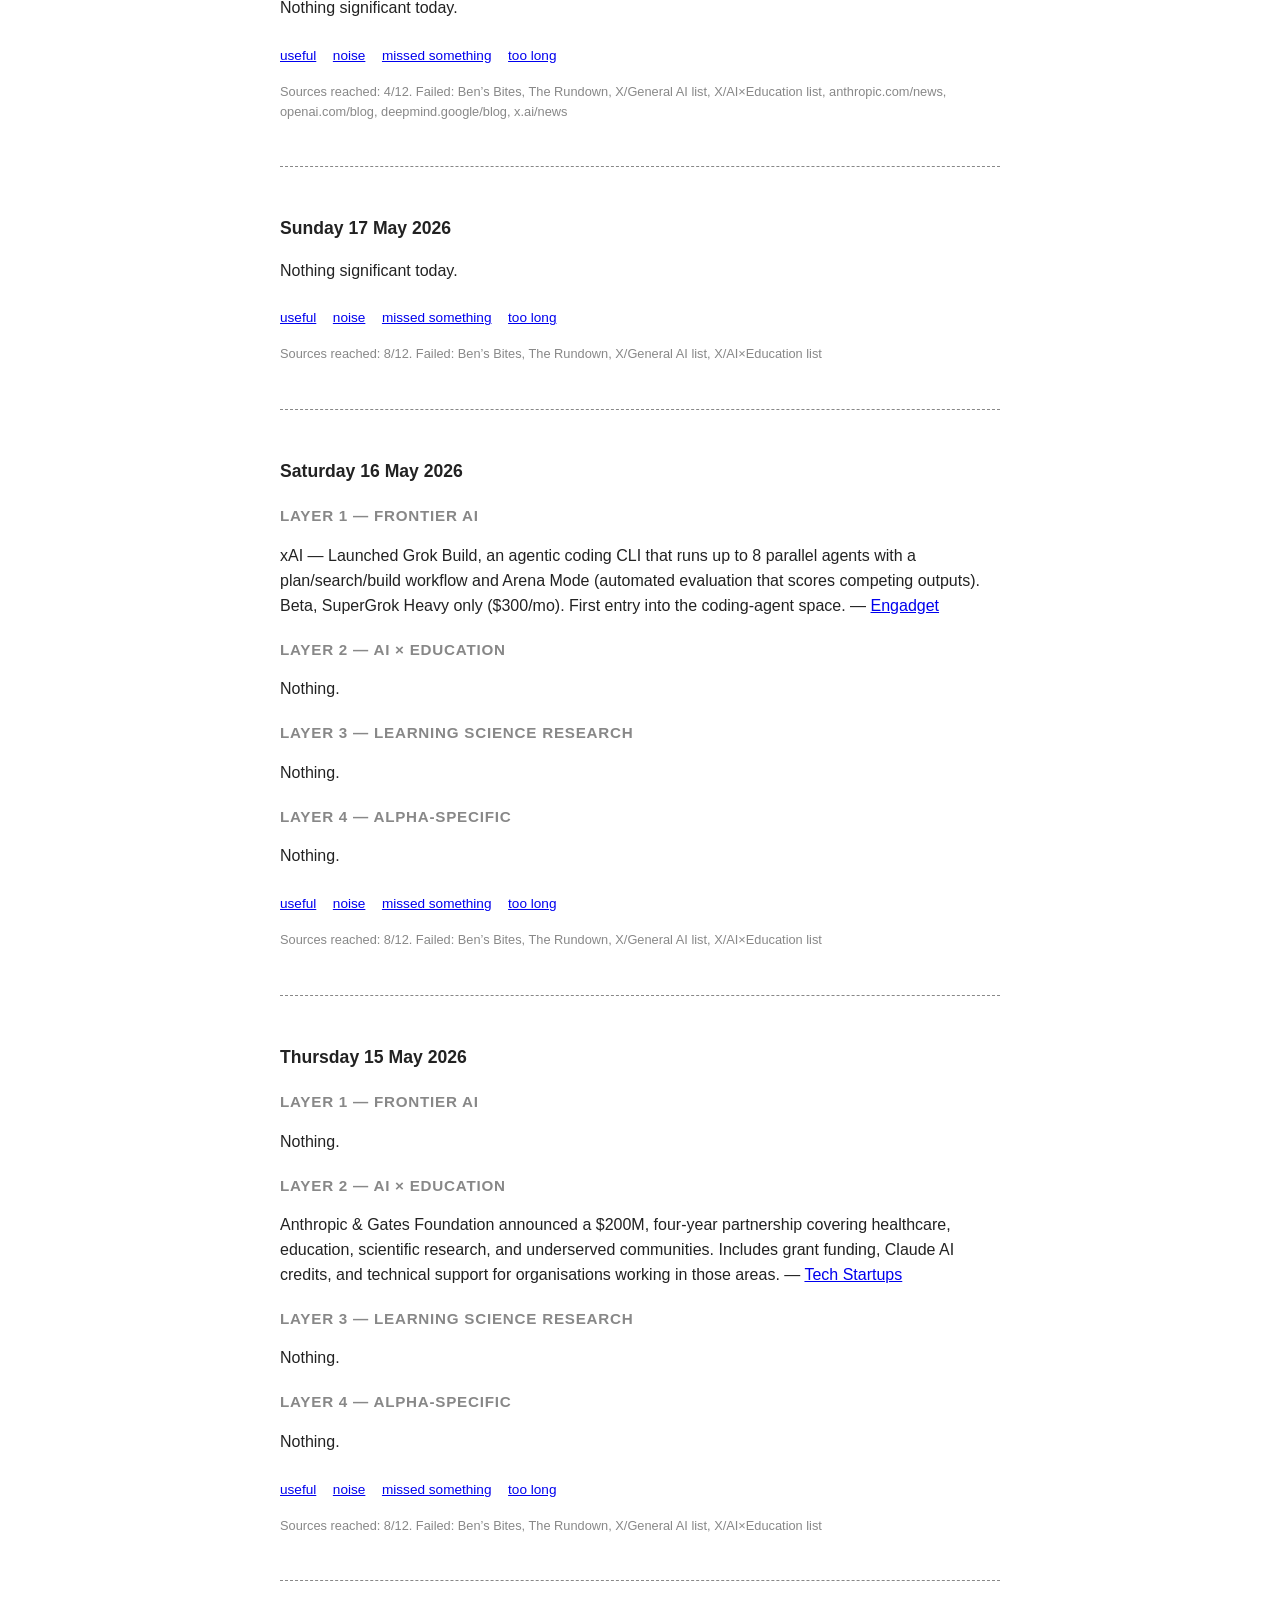
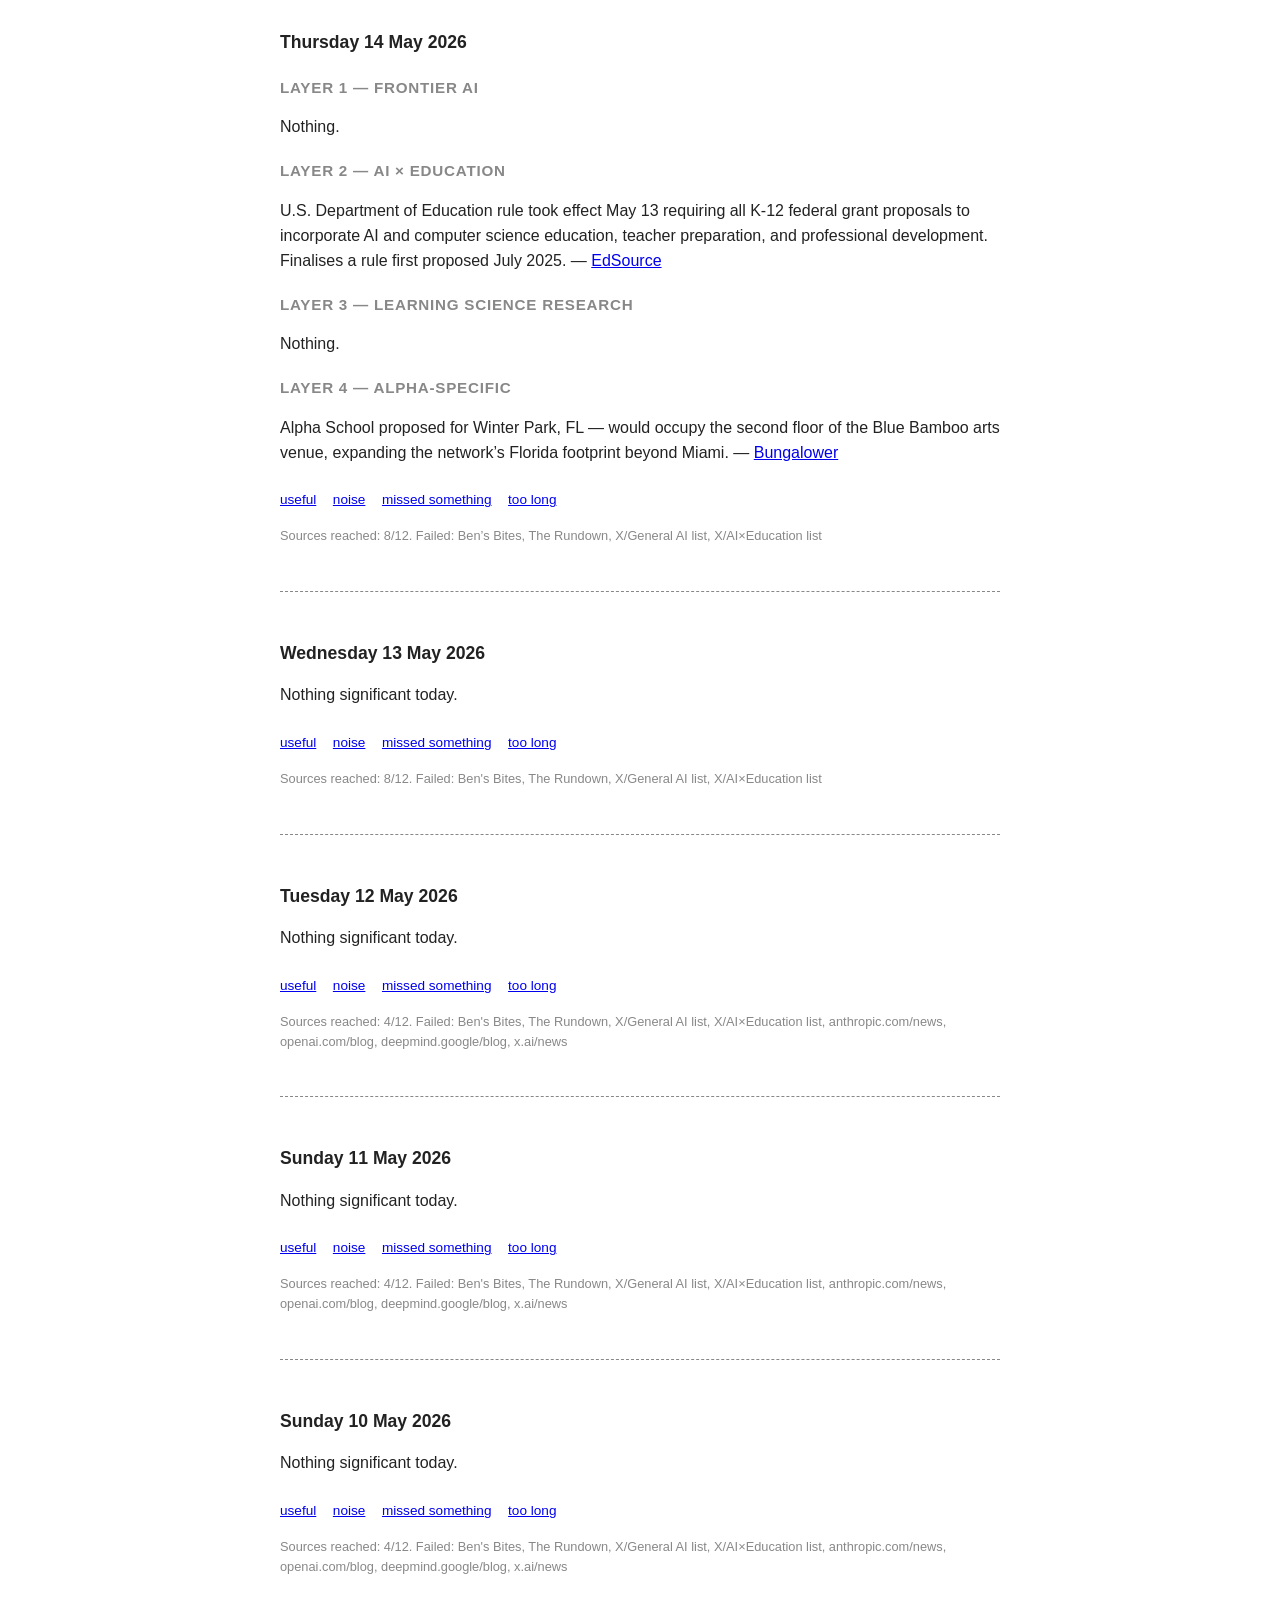
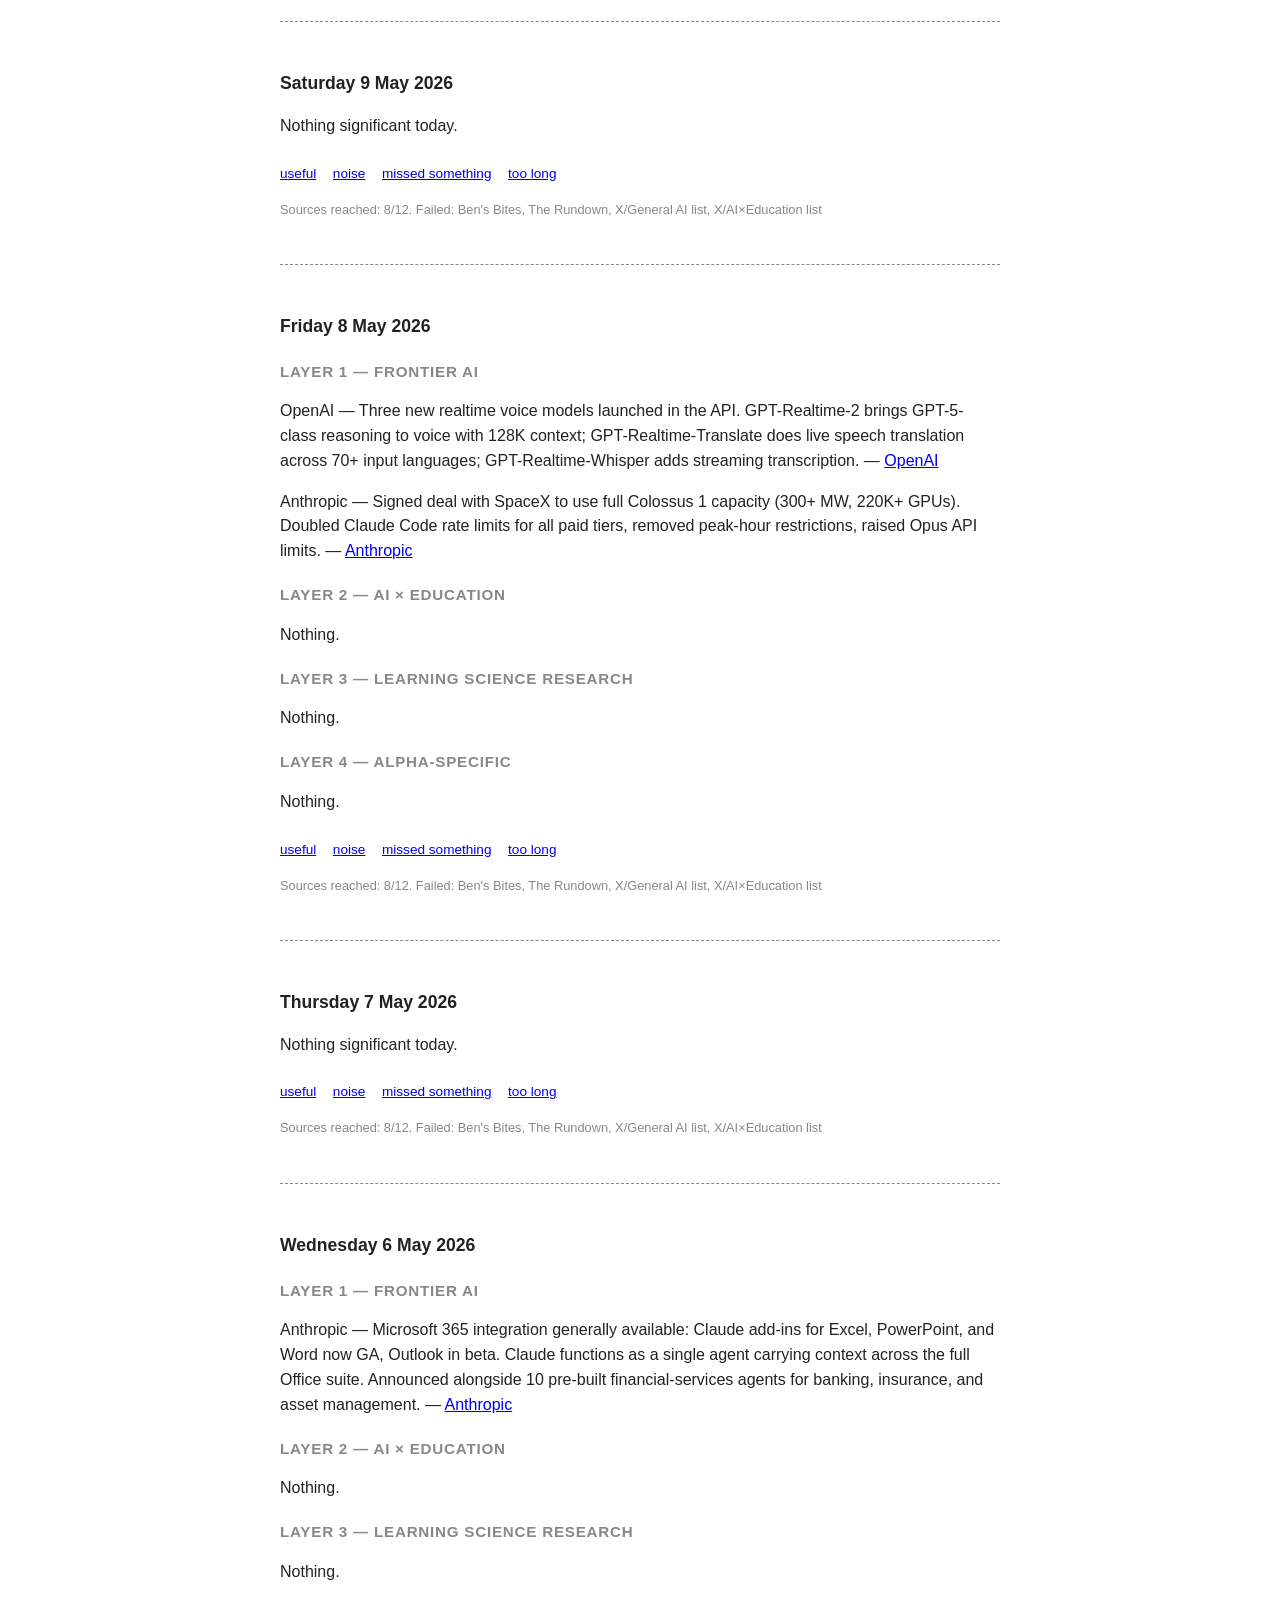
==== commit 59bbdc69: "Daily digest — Monday 15 June 2026 — NOTHING https://claude.ai/code/session_018m8PCPG19TuT33JEi4WfzN" ====
--- a/digest/index.html
+++ b/digest/index.html
@@ -28,6 +28,20 @@
 <h1>Peps — Daily digest</h1>
 <!-- INSERT NEW DIGESTS HERE -->
 <section class="digest">
+<h2>Monday 15 June 2026</h2>
+
+<p>Nothing significant today.</p>
+
+<p class="feedback">
+  <a href="mailto:peps.mccrea@alpha.school?subject=Re%3A%20Daily%20digest%20%E2%80%94%20Monday%2015%20June%202026%20%E2%80%94%20useful">useful</a>
+  <a href="mailto:peps.mccrea@alpha.school?subject=Re%3A%20Daily%20digest%20%E2%80%94%20Monday%2015%20June%202026%20%E2%80%94%20noise">noise</a>
+  <a href="mailto:peps.mccrea@alpha.school?subject=Re%3A%20Daily%20digest%20%E2%80%94%20Monday%2015%20June%202026%20%E2%80%94%20missed%20something">missed something</a>
+  <a href="mailto:peps.mccrea@alpha.school?subject=Re%3A%20Daily%20digest%20%E2%80%94%20Monday%2015%20June%202026%20%E2%80%94%20too%20long">too long</a>
+</p>
+
+<p class="sources">Sources reached: 8/12. Failed: bensbites.com, therundown.ai, X/General AI list, X/AI&times;Education list</p>
+</section>
+<section class="digest">
 <h2>Sunday 14 June 2026</h2>
 
 <p>Nothing significant today.</p>
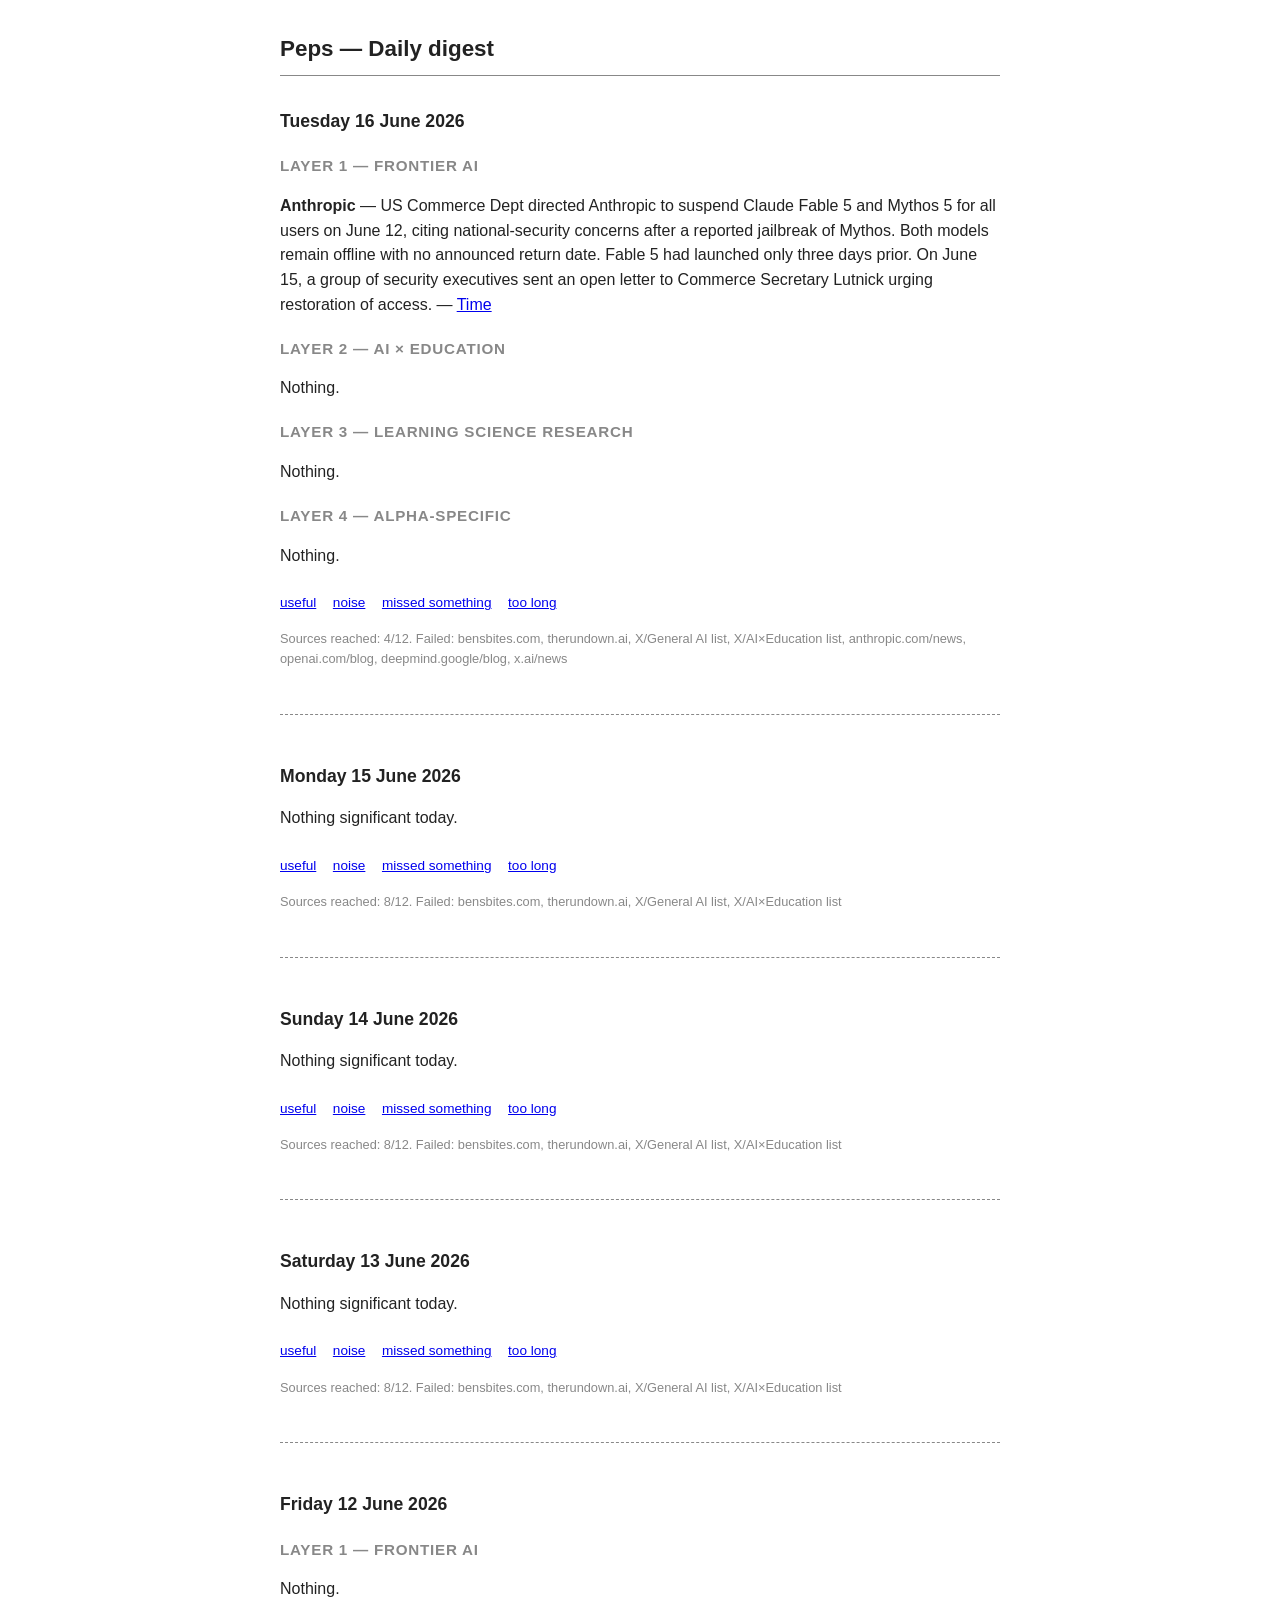
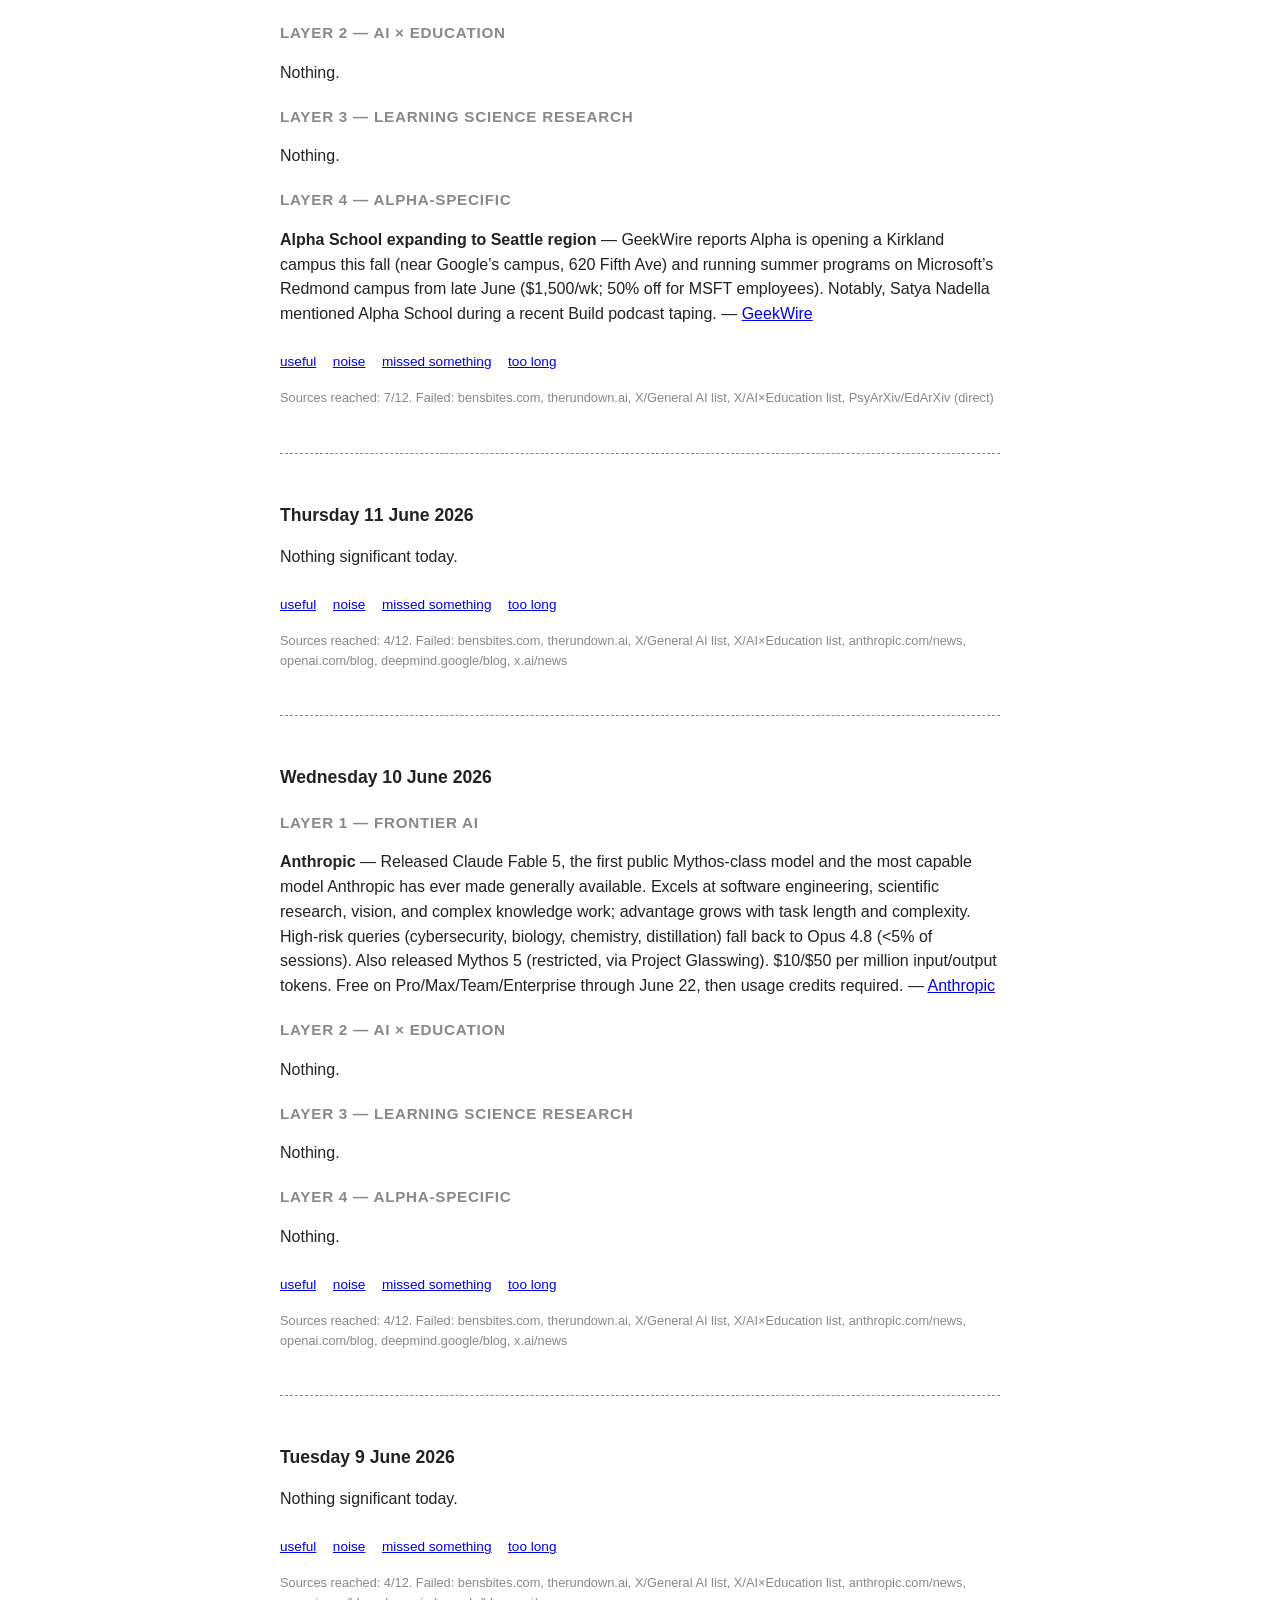
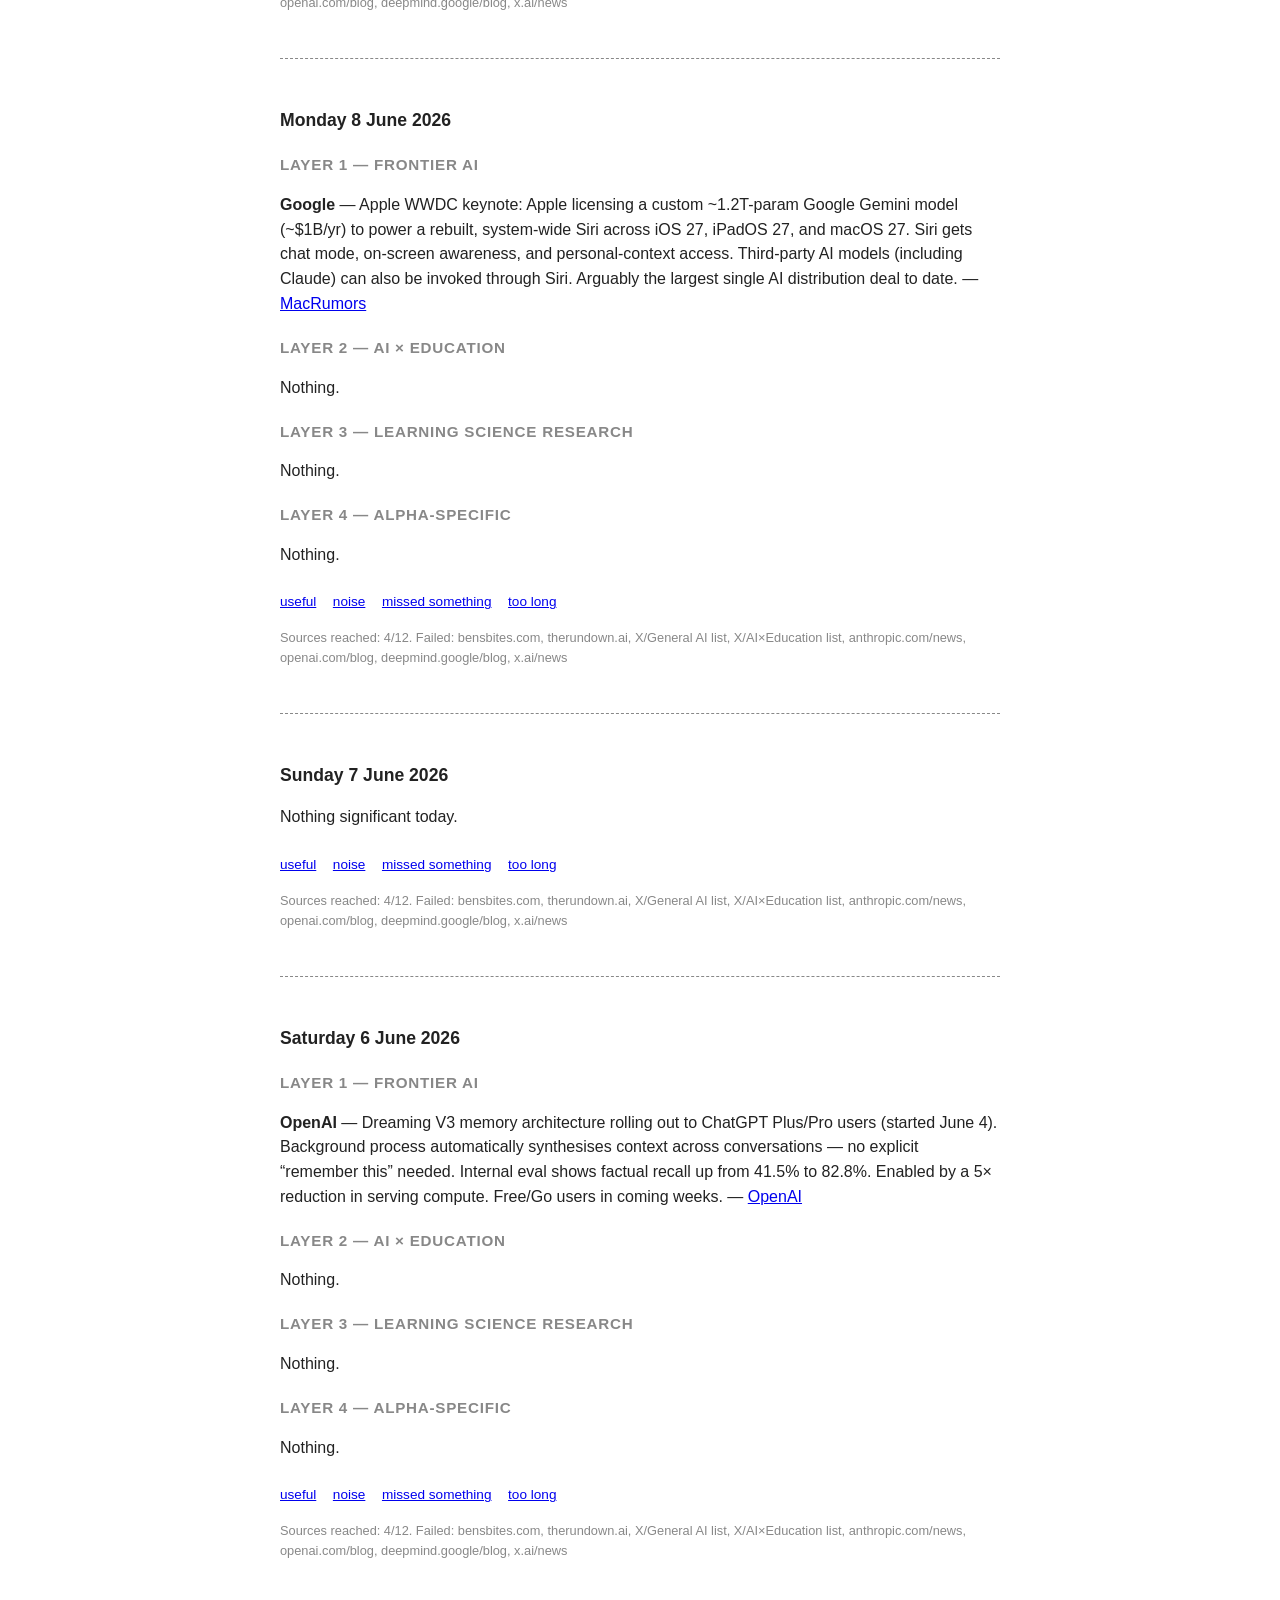
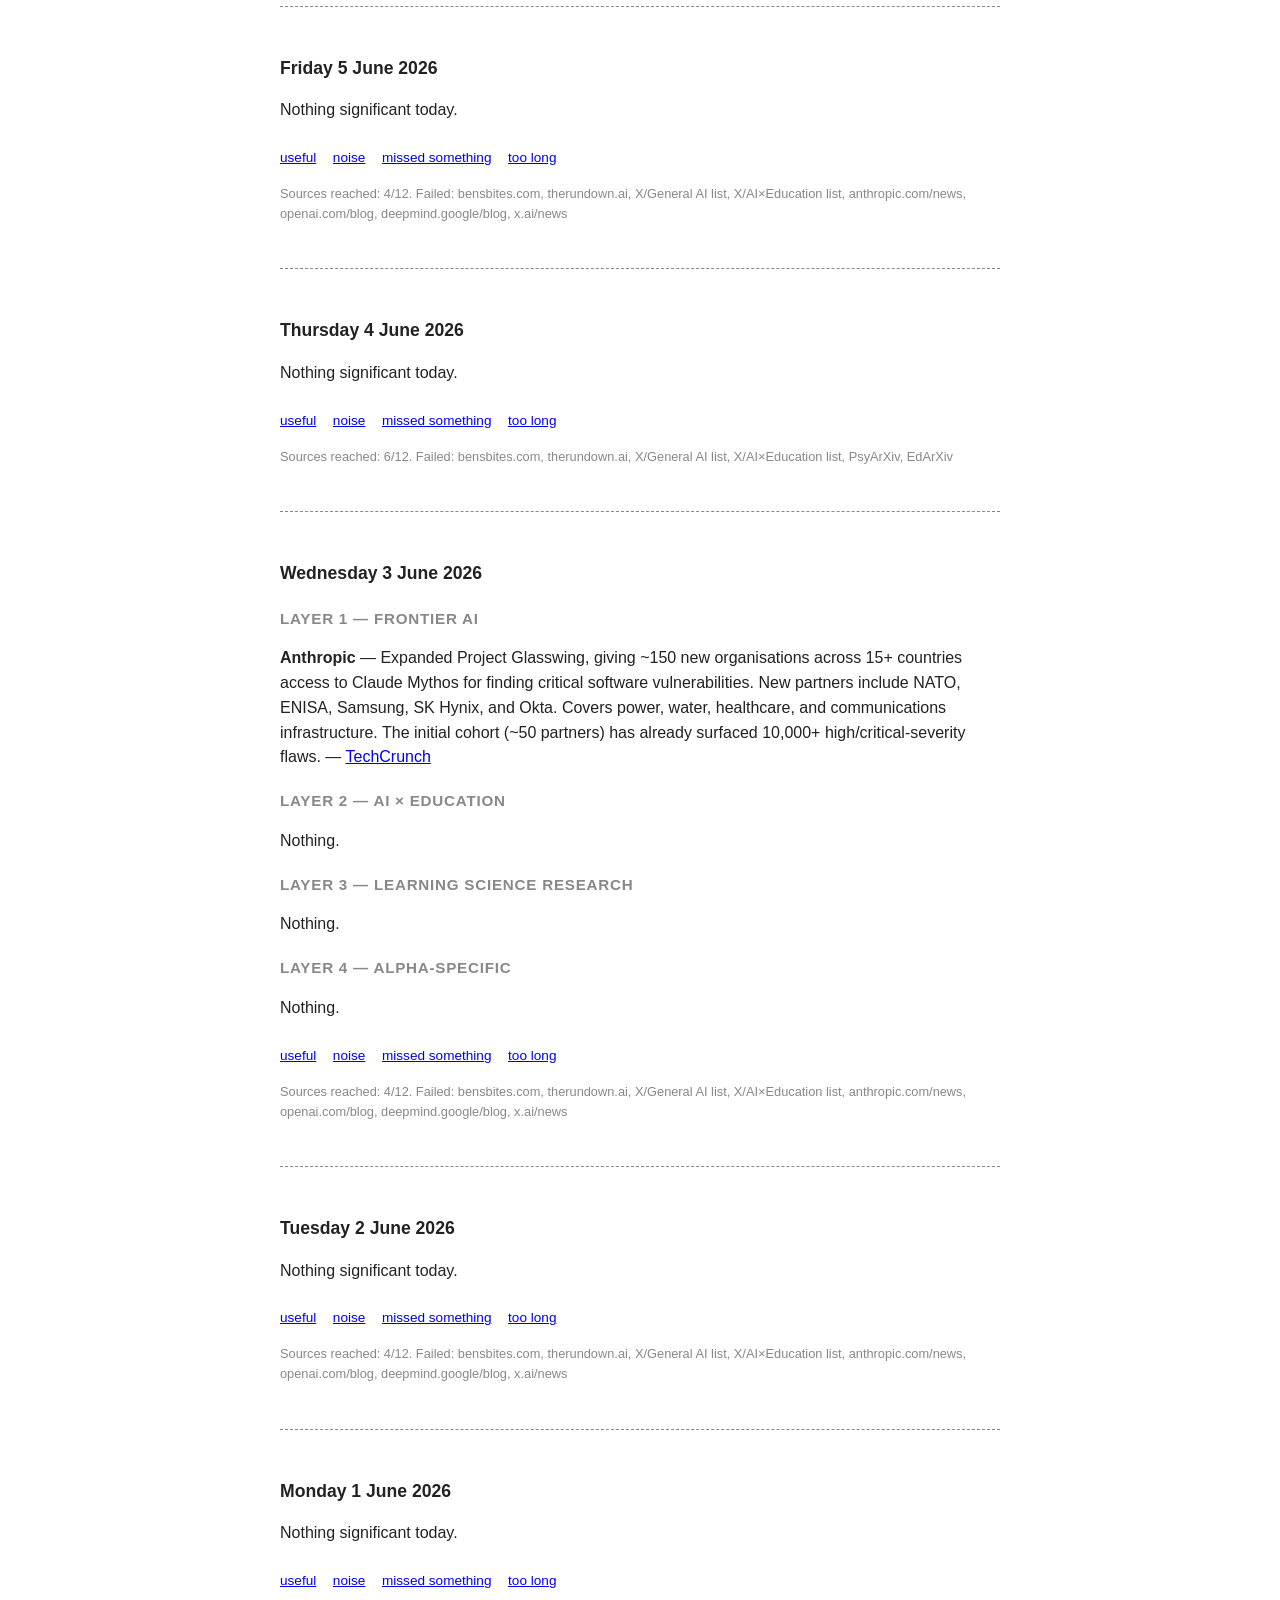
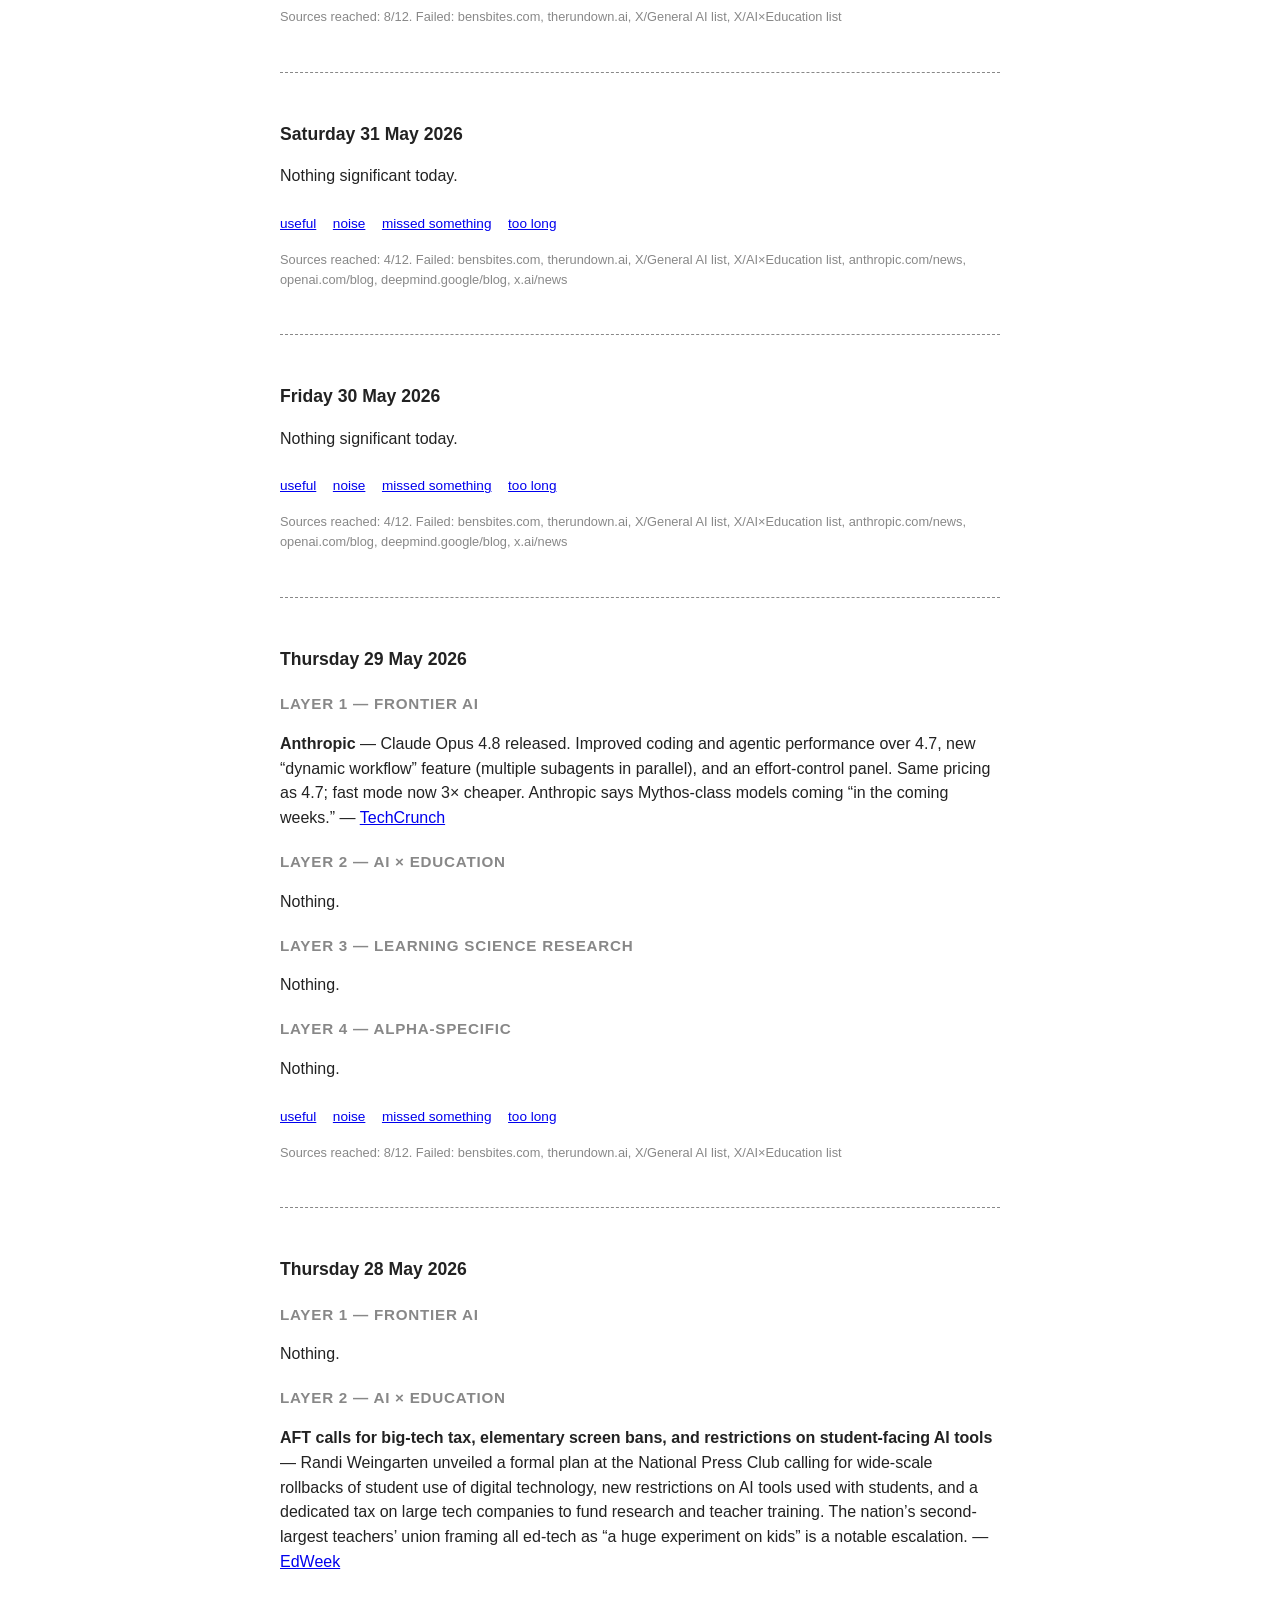
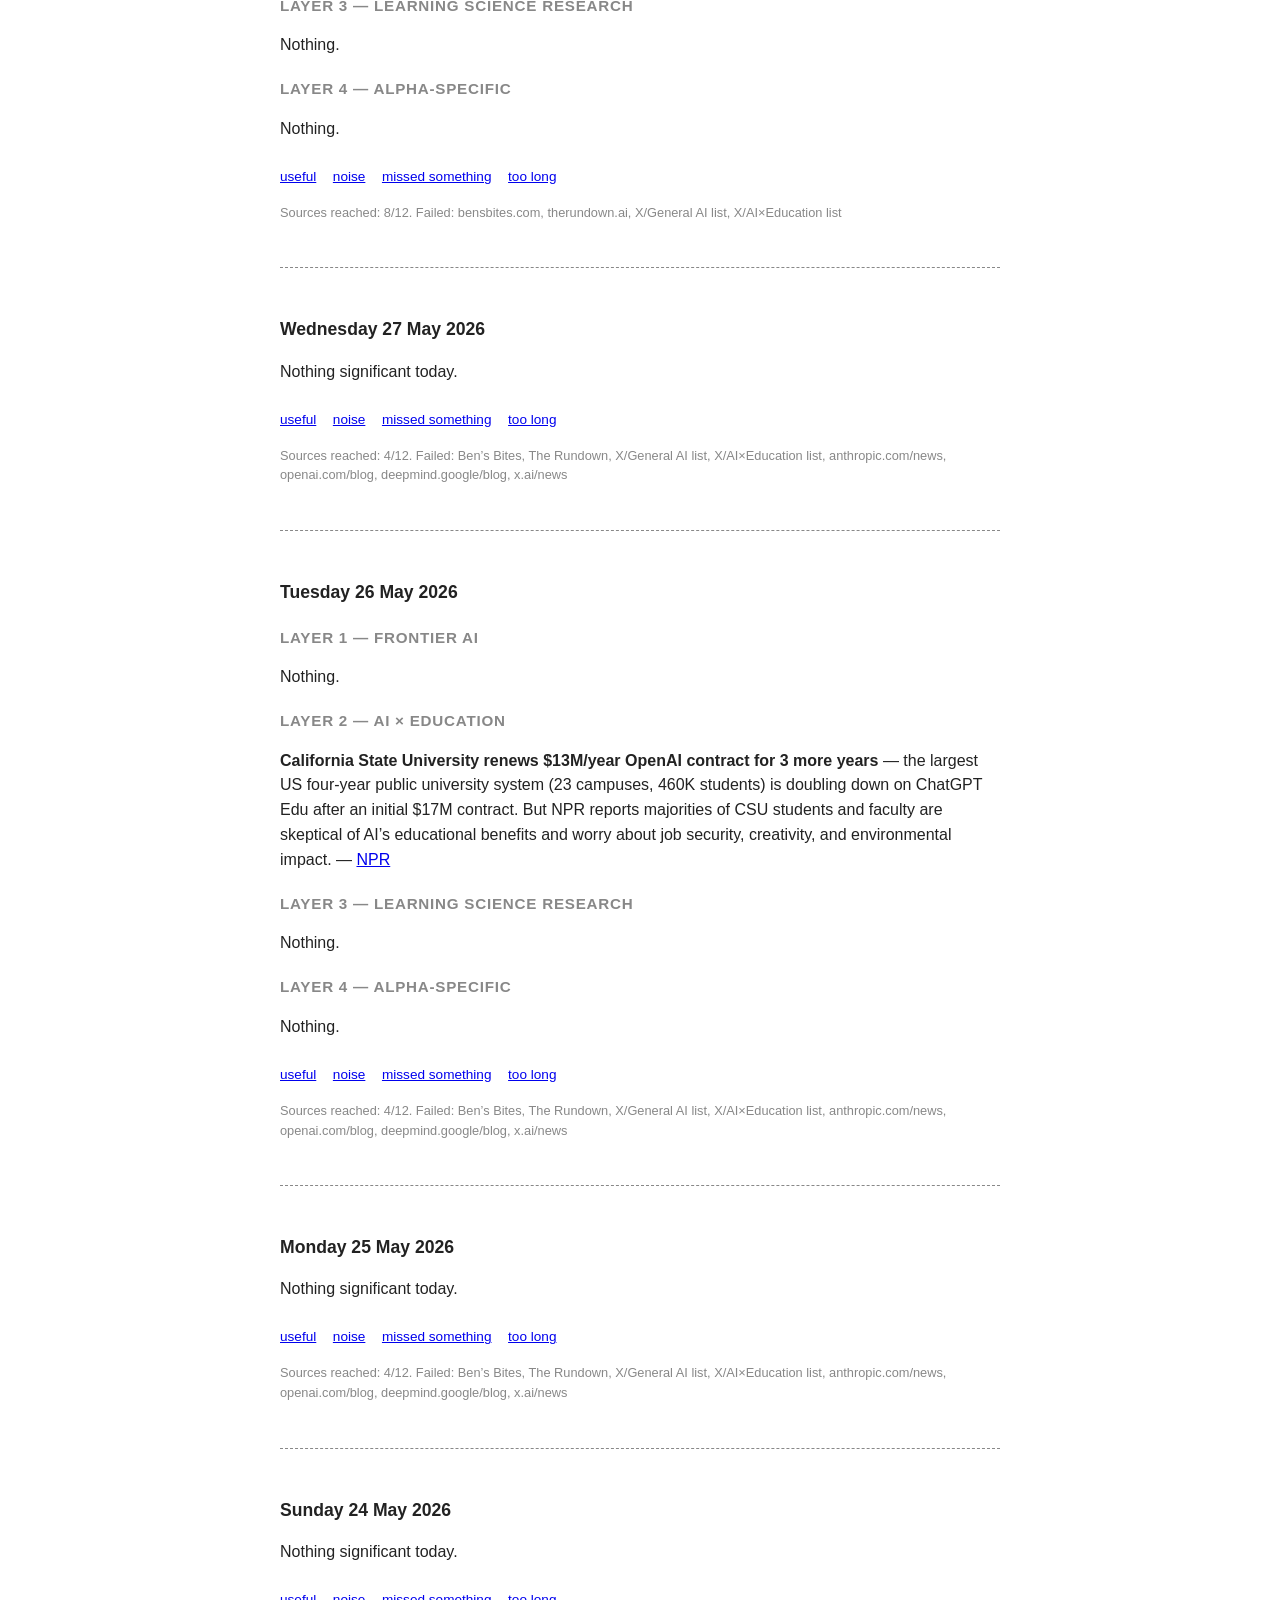
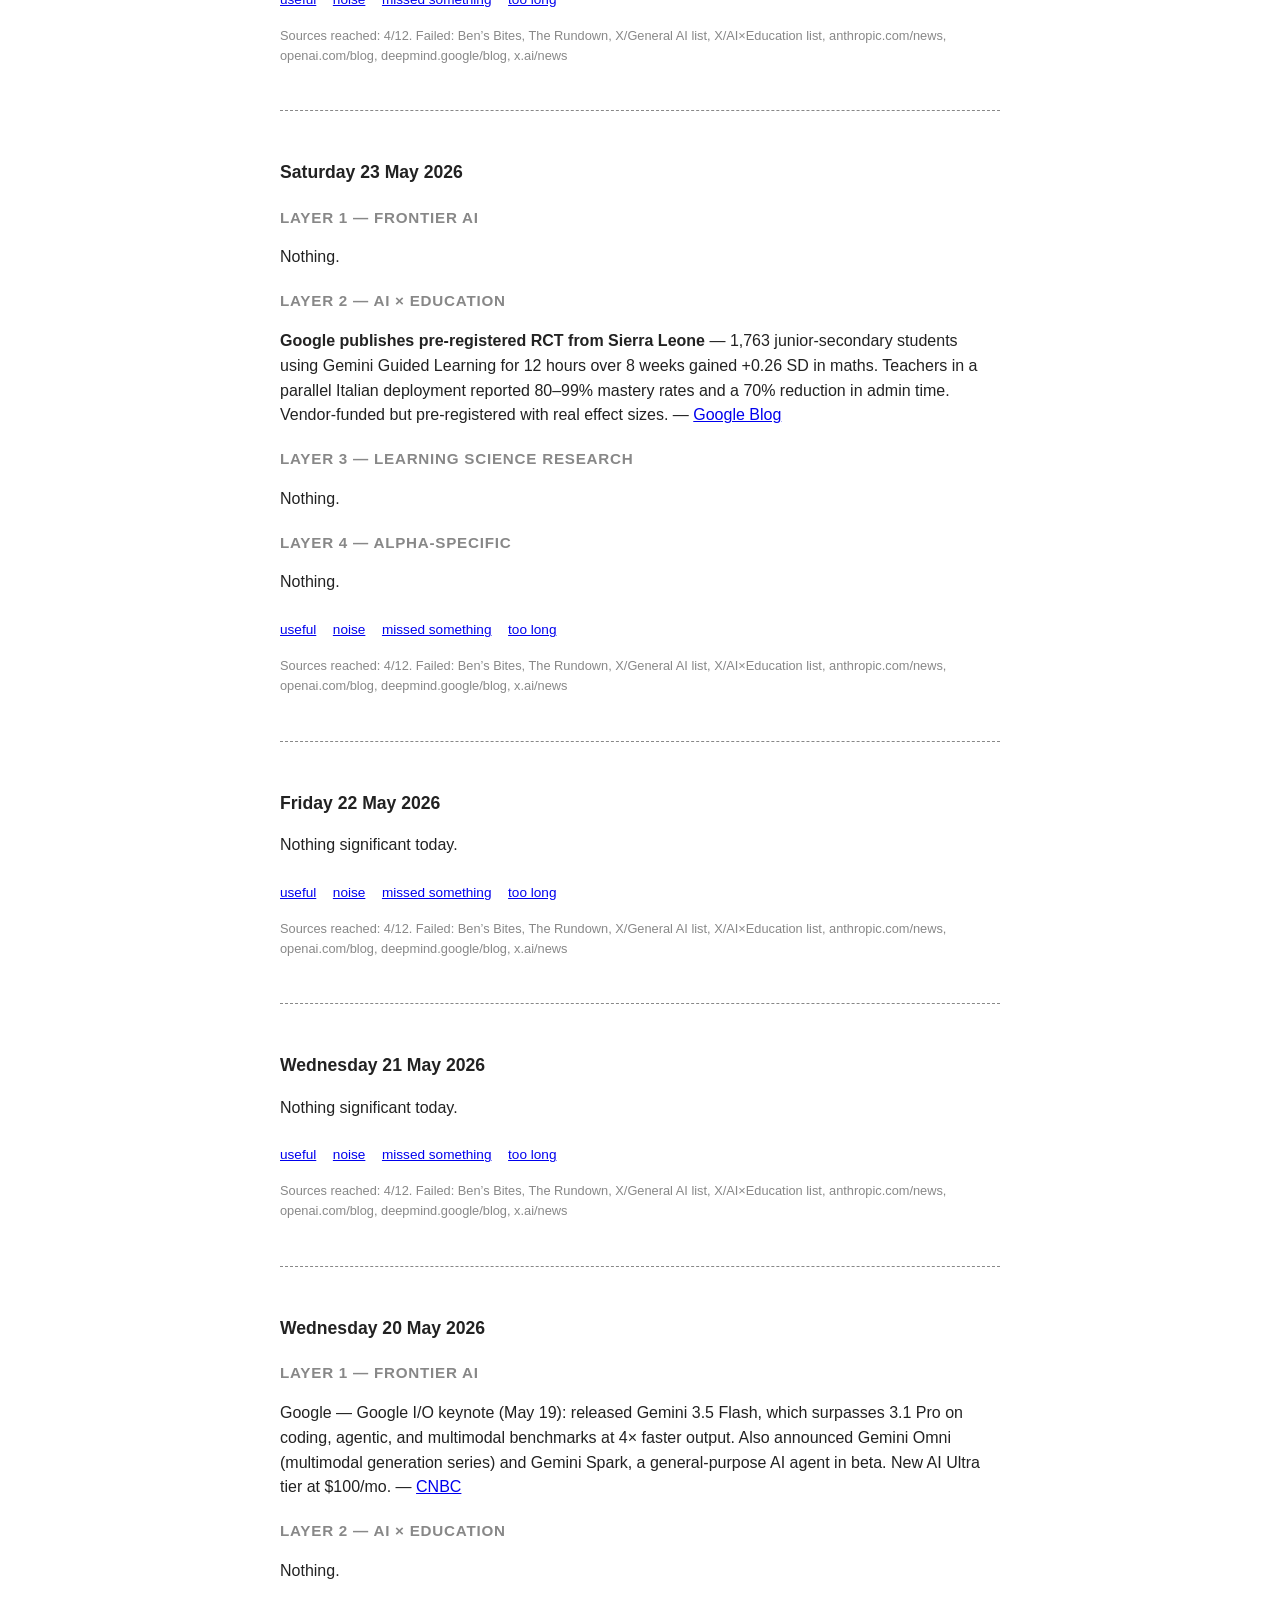
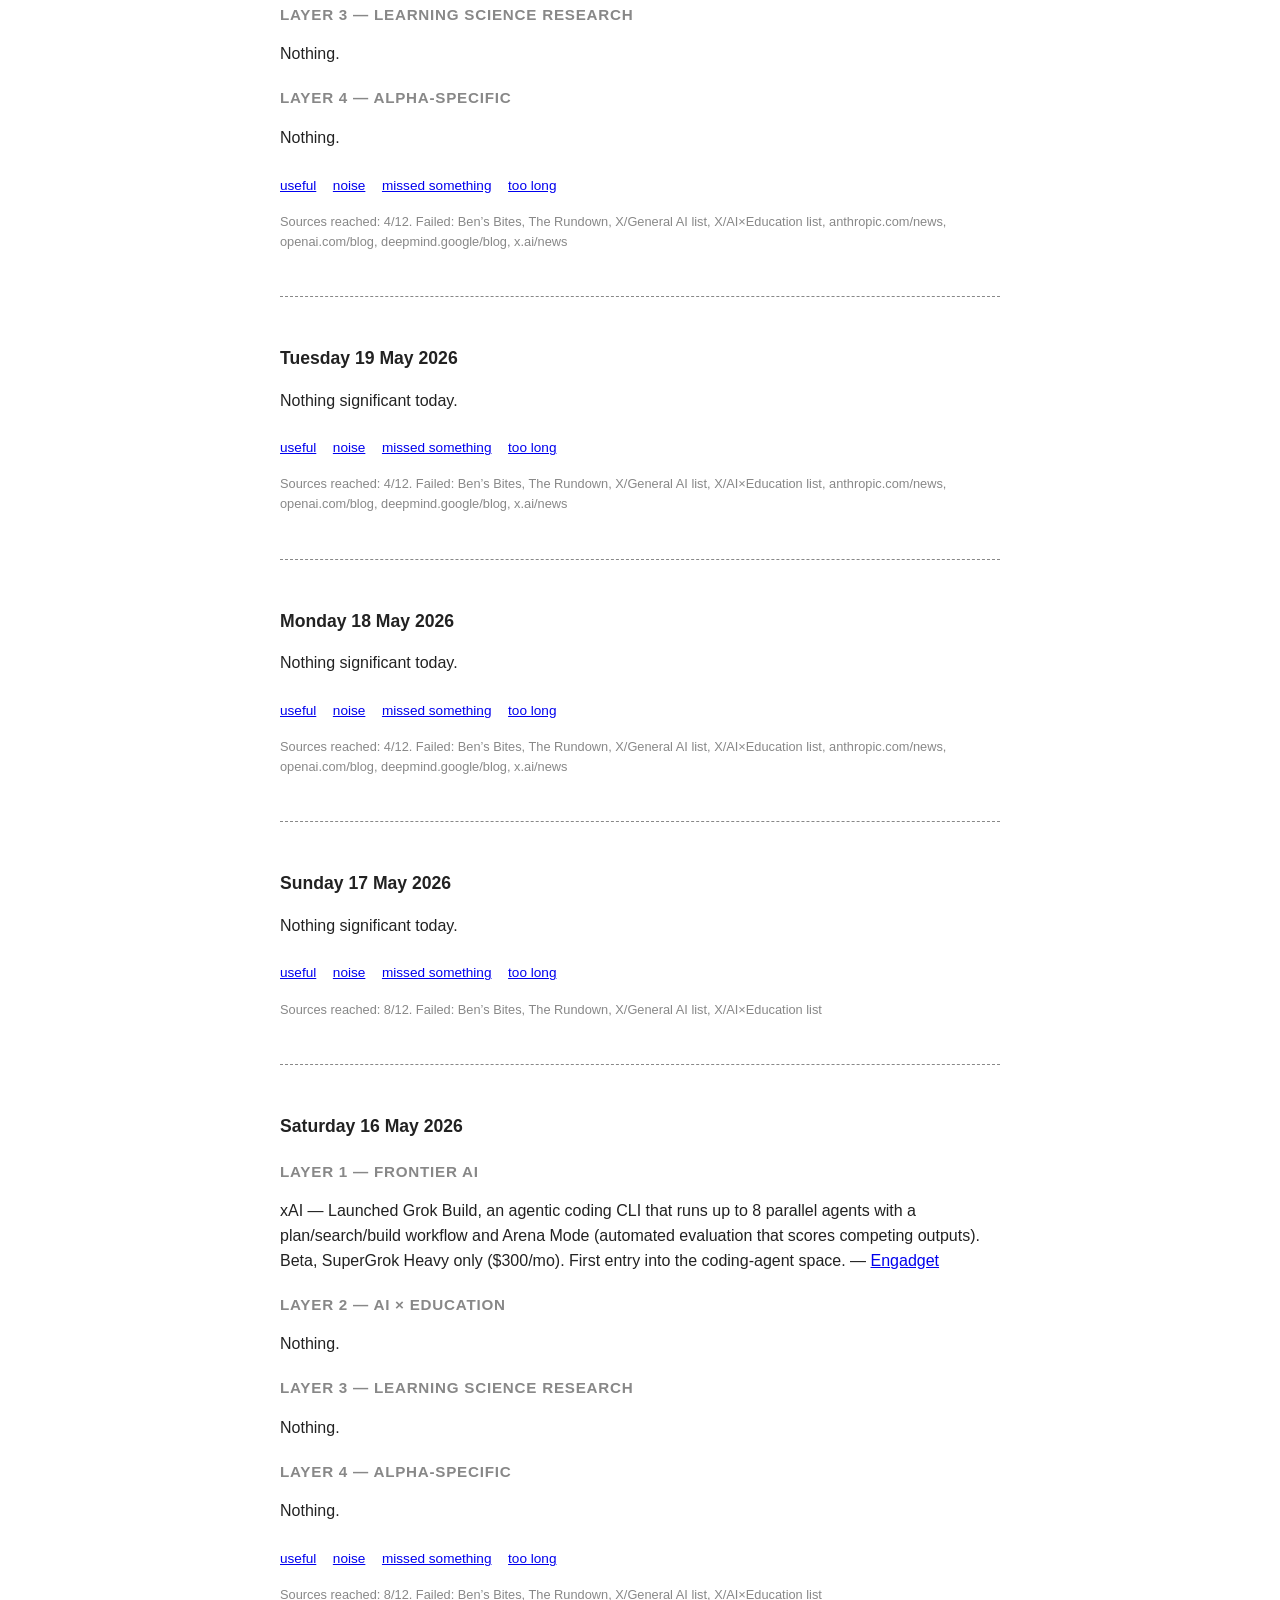
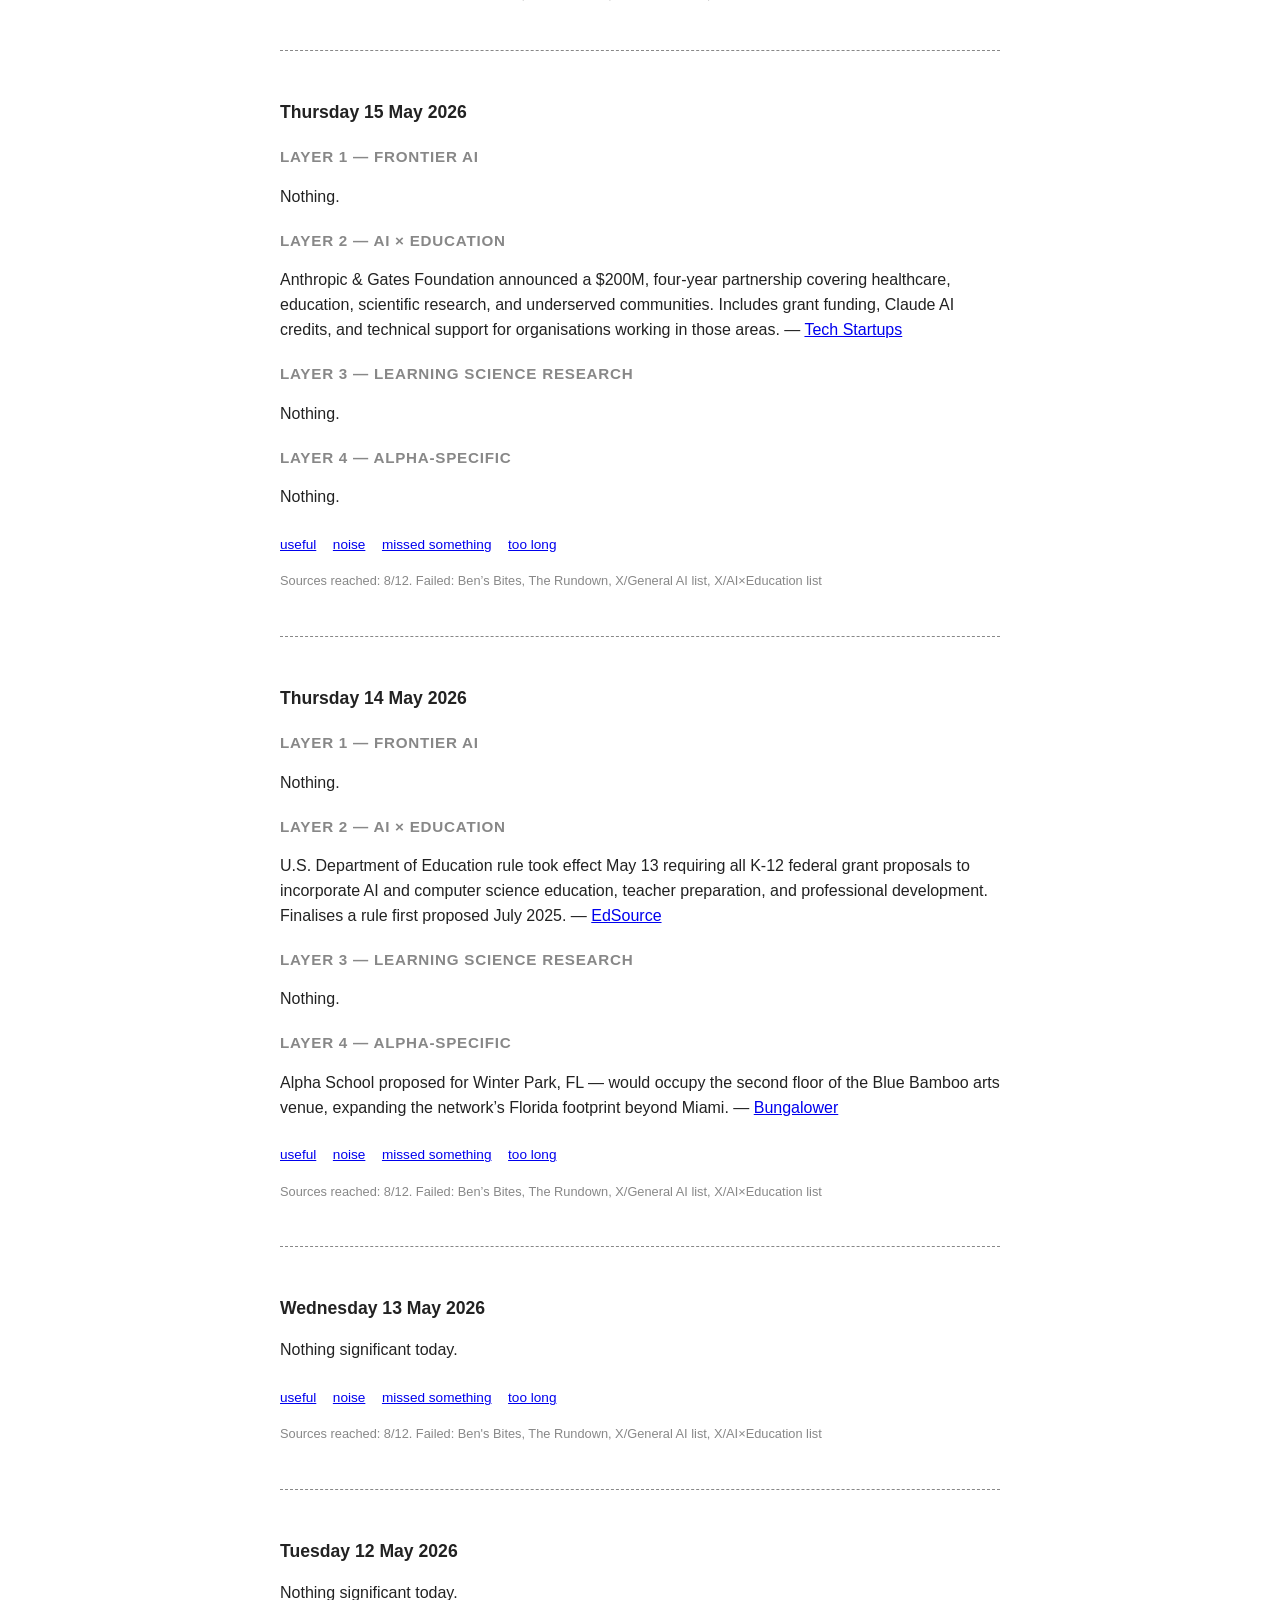
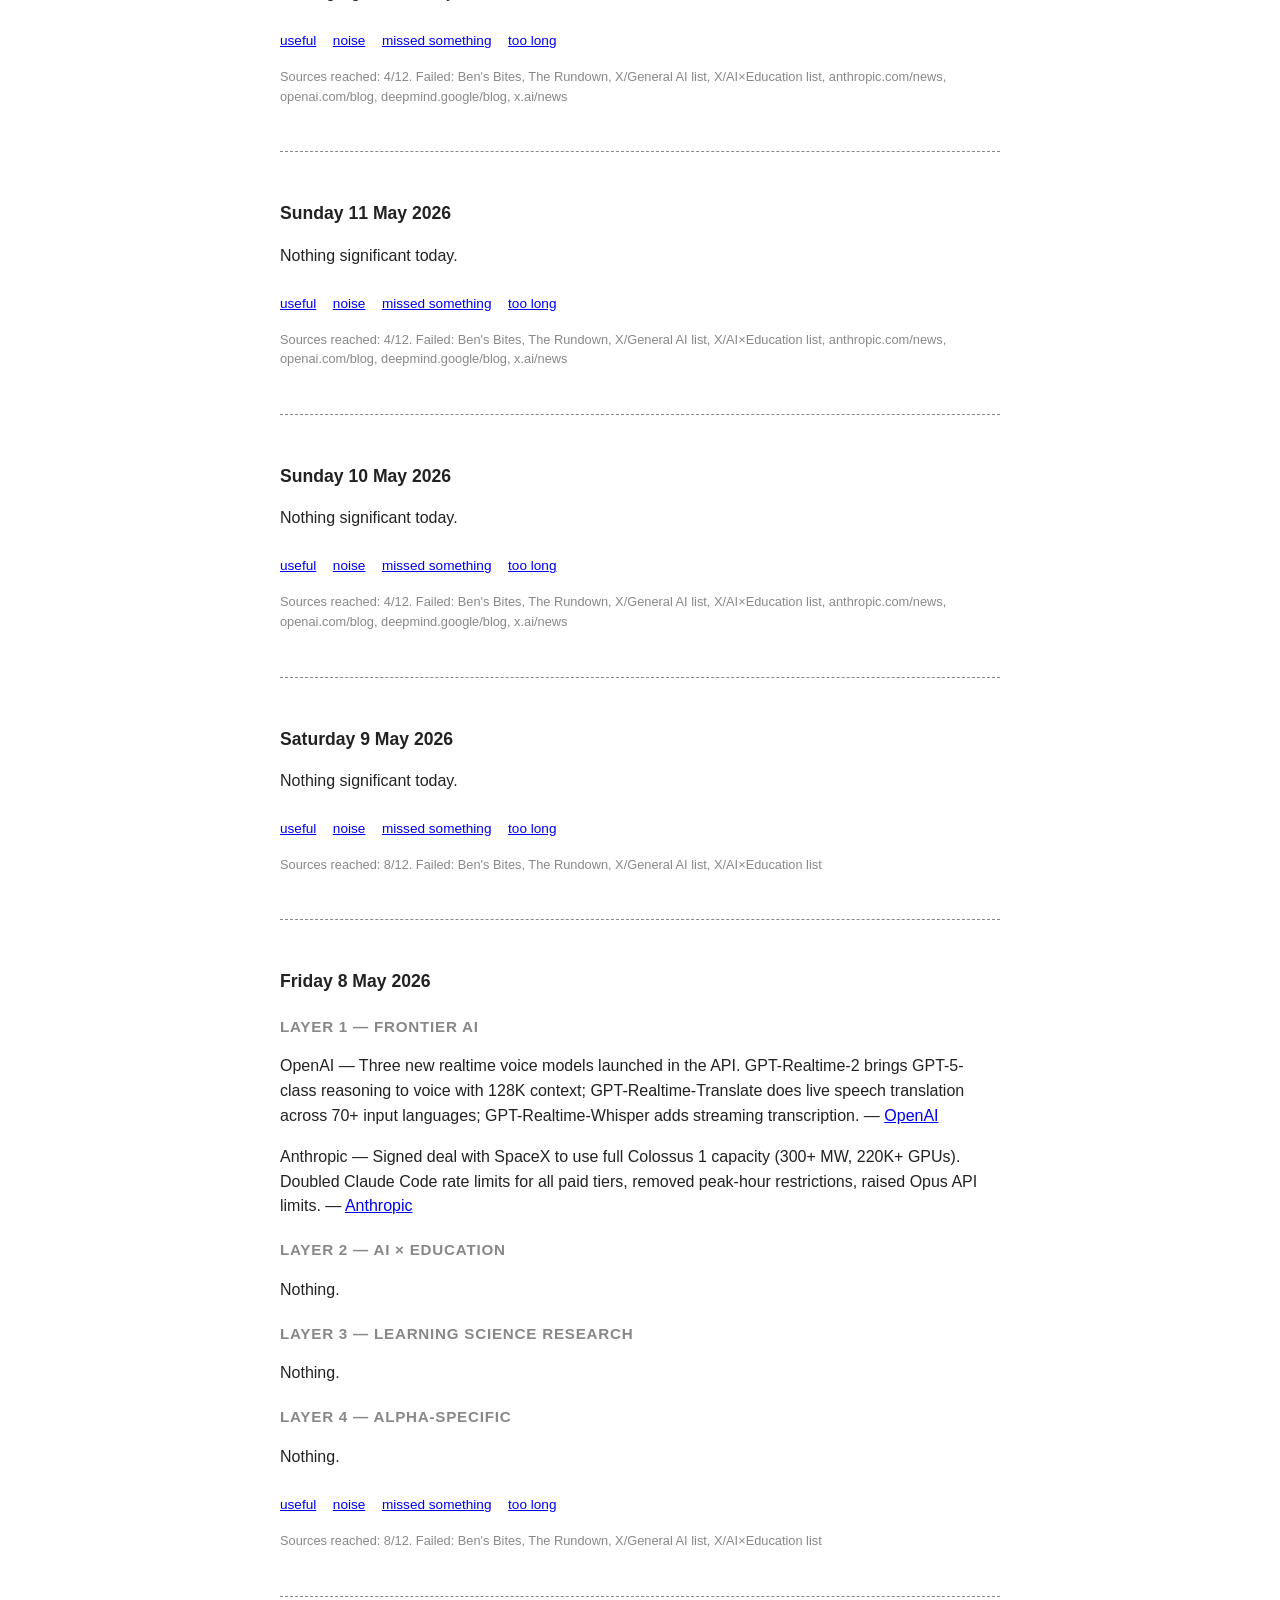
==== commit dd65839d: "Daily digest — Tuesday 16 June 2026 https://claude.ai/code/session_012z1H7QpeufNfTyEE9Ry7f2" ====
--- a/digest/index.html
+++ b/digest/index.html
@@ -28,6 +28,30 @@
 <h1>Peps — Daily digest</h1>
 <!-- INSERT NEW DIGESTS HERE -->
 <section class="digest">
+<h2>Tuesday 16 June 2026</h2>
+
+<h3>Layer 1 &mdash; Frontier AI</h3>
+<p><strong>Anthropic</strong> &mdash; US Commerce Dept directed Anthropic to suspend Claude Fable 5 and Mythos 5 for all users on June 12, citing national-security concerns after a reported jailbreak of Mythos. Both models remain offline with no announced return date. Fable 5 had launched only three days prior. On June 15, a group of security executives sent an open letter to Commerce Secretary Lutnick urging restoration of access. &mdash; <a href="https://time.com/article/2026/06/13/anthropic-fable-mythos-ban-US-security/">Time</a></p>
+
+<h3>Layer 2 &mdash; AI &times; Education</h3>
+<p>Nothing.</p>
+
+<h3>Layer 3 &mdash; Learning Science Research</h3>
+<p>Nothing.</p>
+
+<h3>Layer 4 &mdash; Alpha-specific</h3>
+<p>Nothing.</p>
+
+<p class="feedback">
+  <a href="mailto:peps.mccrea@alpha.school?subject=Re%3A%20Daily%20digest%20%E2%80%94%20Tuesday%2016%20June%202026%20%E2%80%94%20useful">useful</a>
+  <a href="mailto:peps.mccrea@alpha.school?subject=Re%3A%20Daily%20digest%20%E2%80%94%20Tuesday%2016%20June%202026%20%E2%80%94%20noise">noise</a>
+  <a href="mailto:peps.mccrea@alpha.school?subject=Re%3A%20Daily%20digest%20%E2%80%94%20Tuesday%2016%20June%202026%20%E2%80%94%20missed%20something">missed something</a>
+  <a href="mailto:peps.mccrea@alpha.school?subject=Re%3A%20Daily%20digest%20%E2%80%94%20Tuesday%2016%20June%202026%20%E2%80%94%20too%20long">too long</a>
+</p>
+
+<p class="sources">Sources reached: 4/12. Failed: bensbites.com, therundown.ai, X/General AI list, X/AI&times;Education list, anthropic.com/news, openai.com/blog, deepmind.google/blog, x.ai/news</p>
+</section>
+<section class="digest">
 <h2>Monday 15 June 2026</h2>
 
 <p>Nothing significant today.</p>
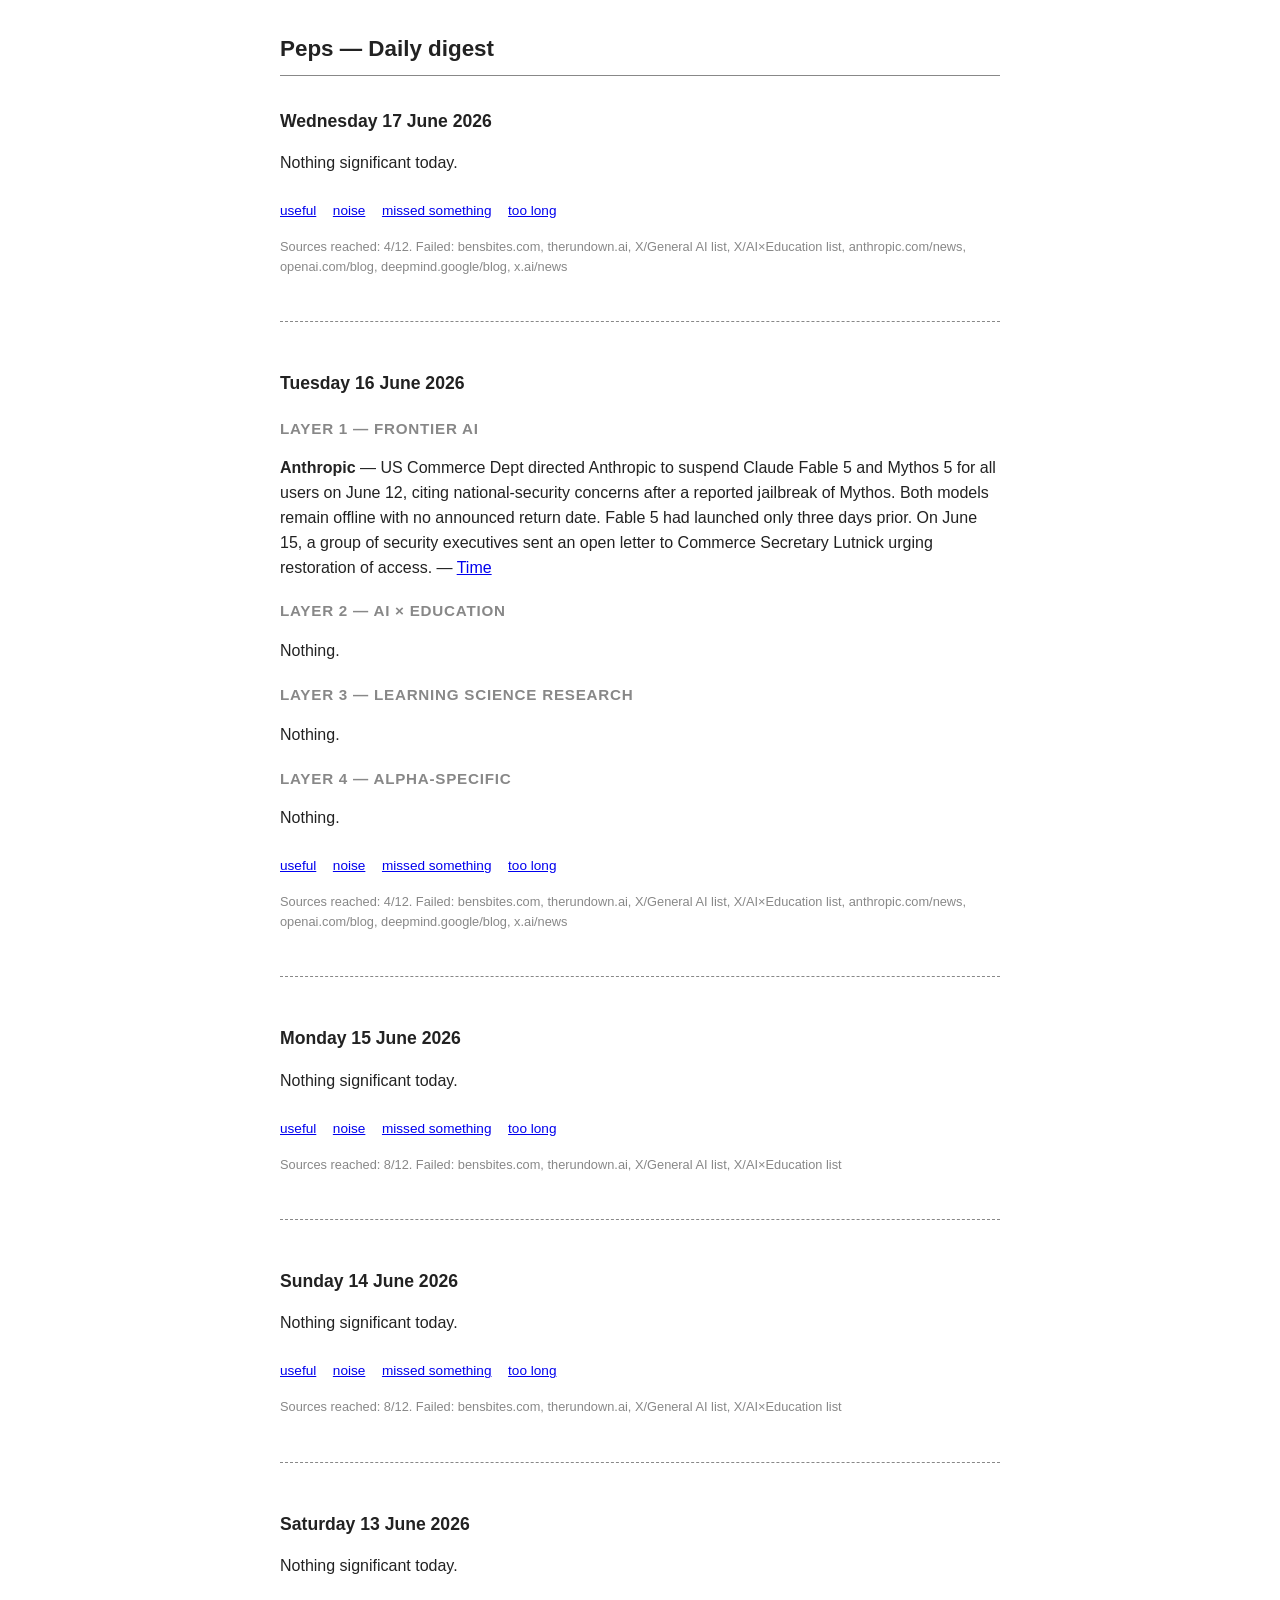
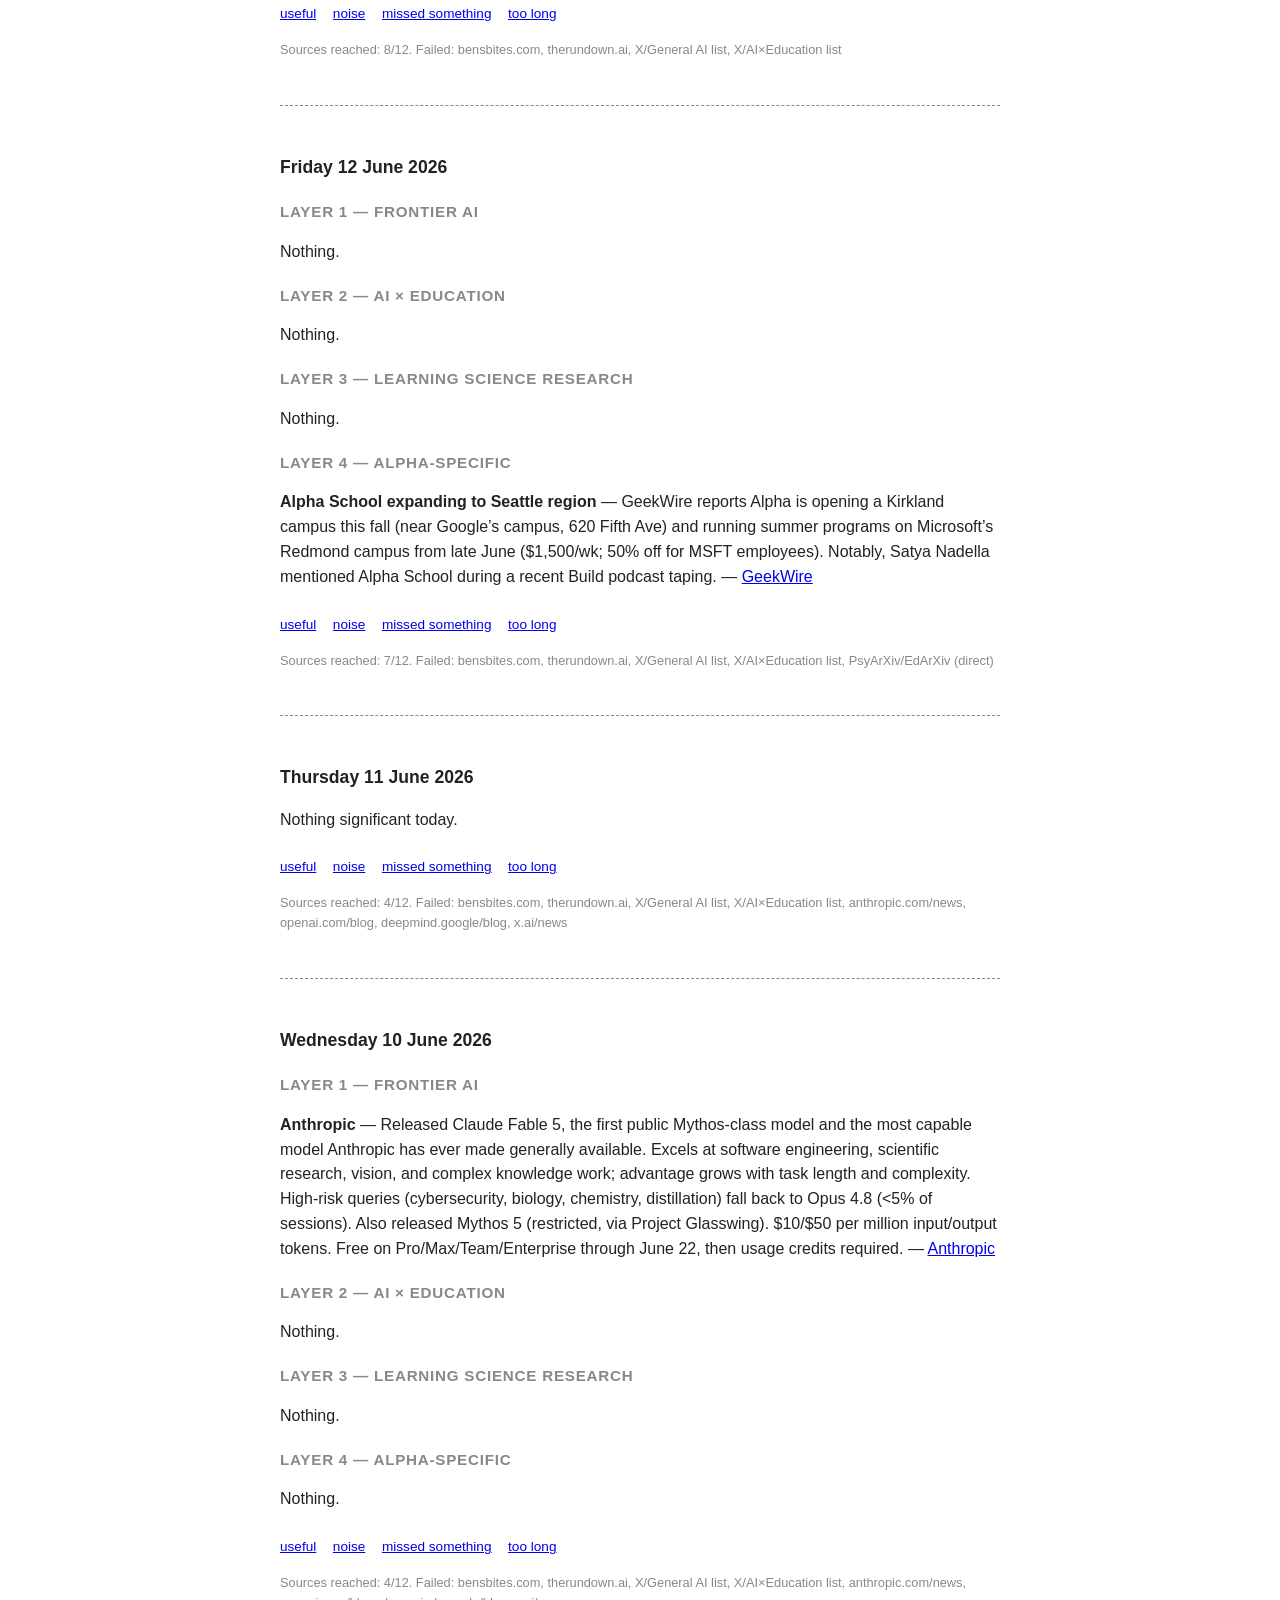
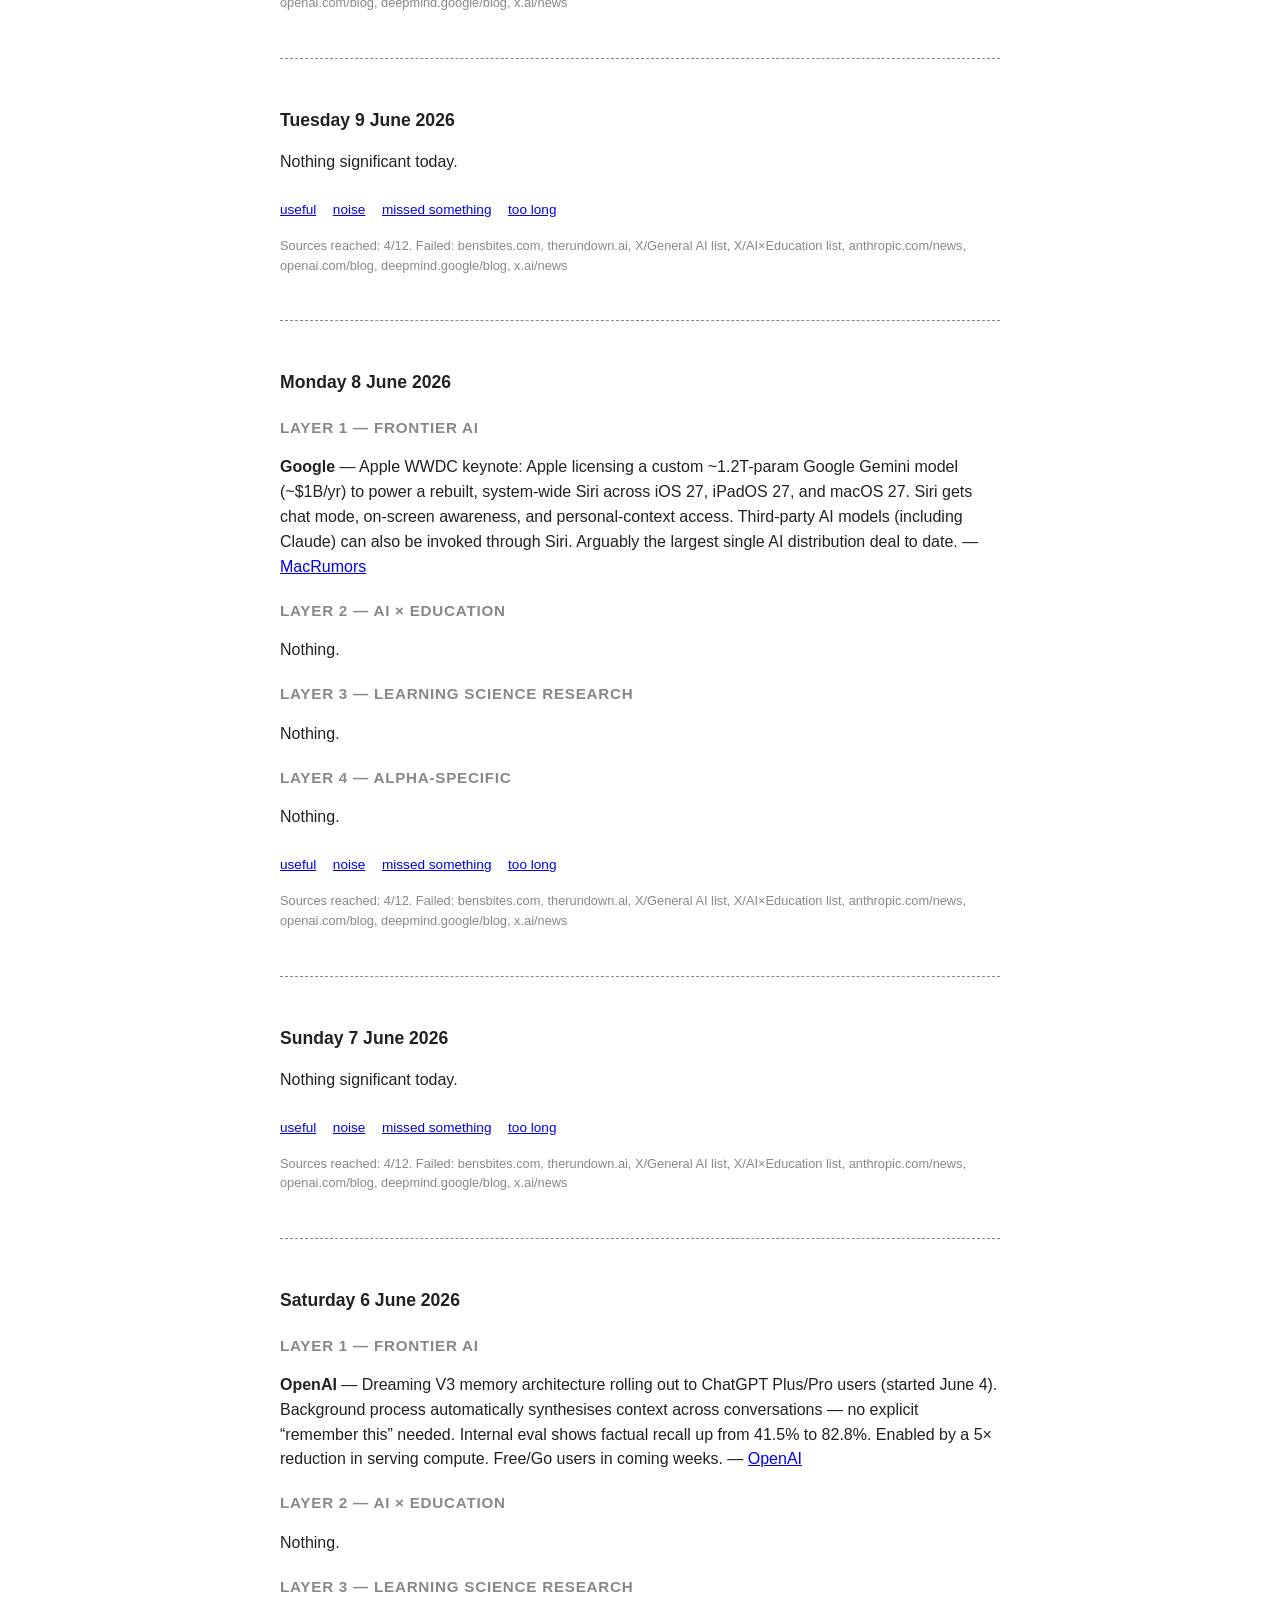
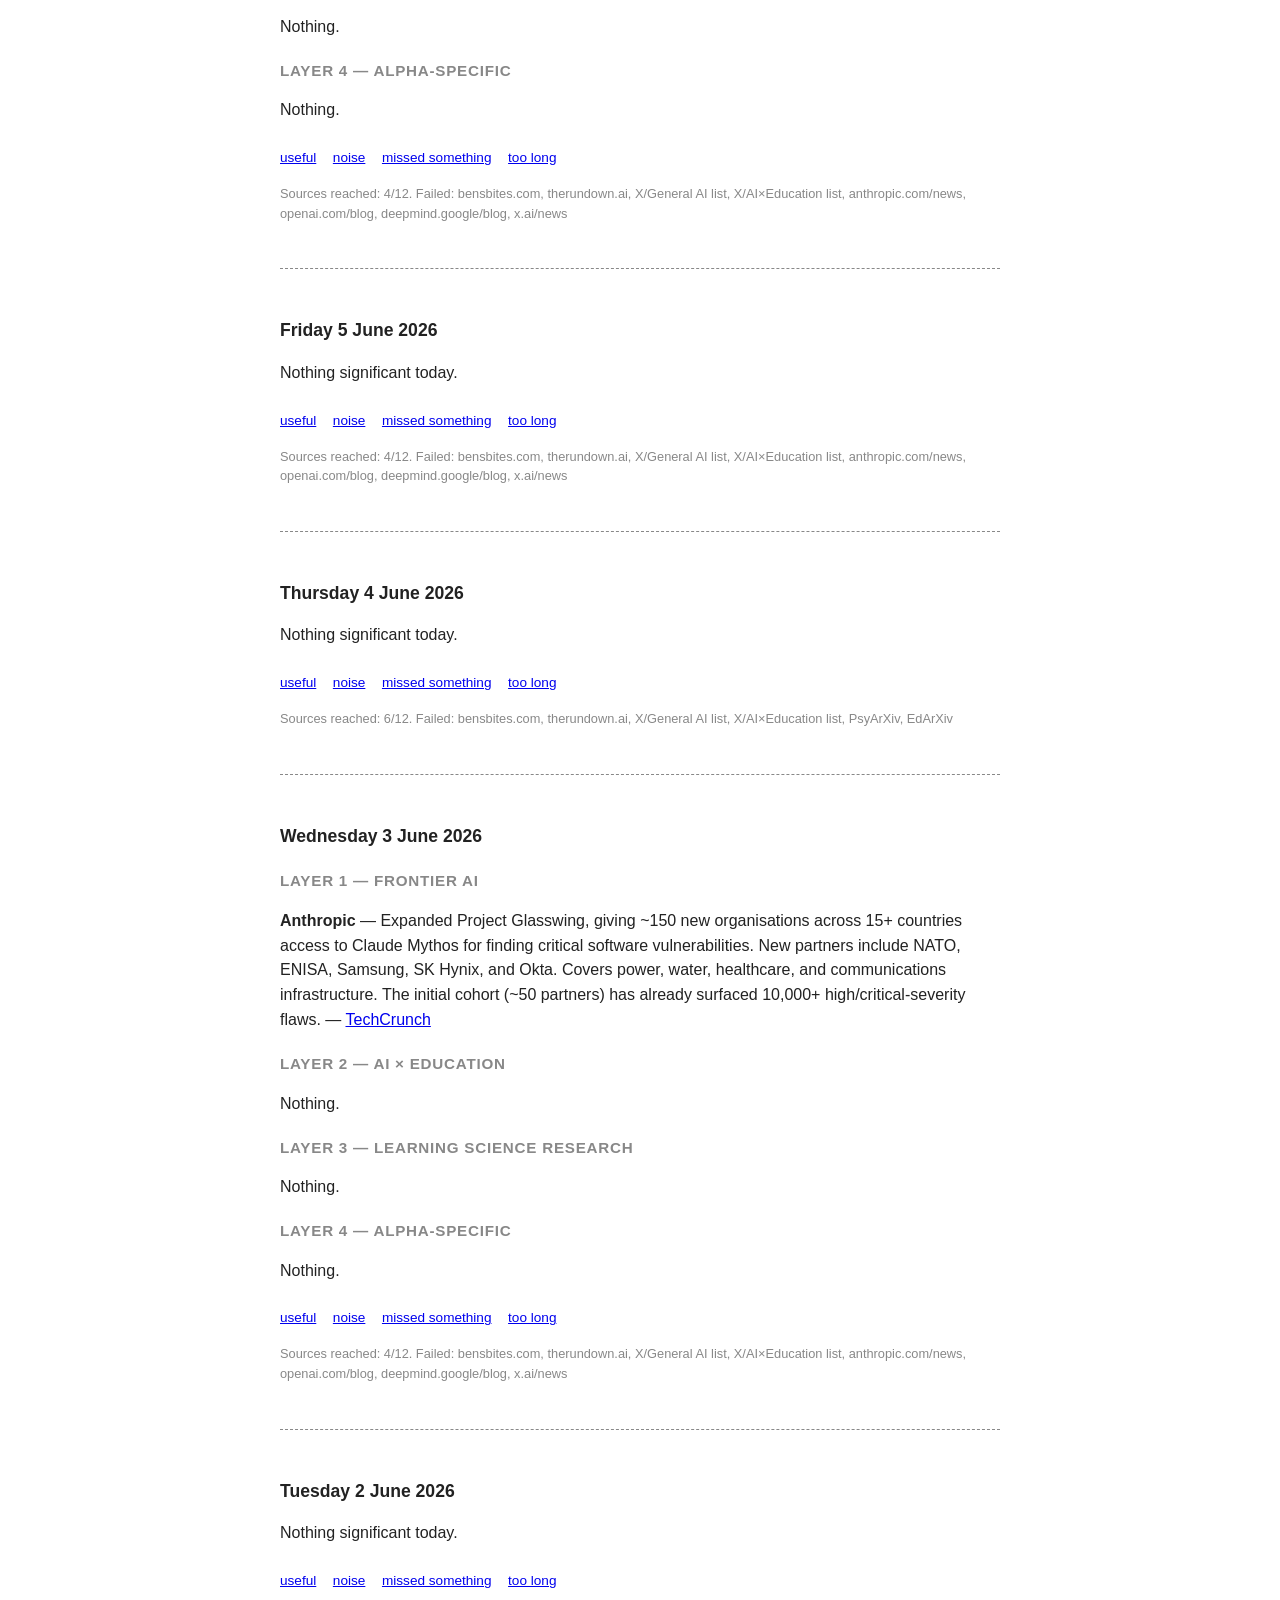
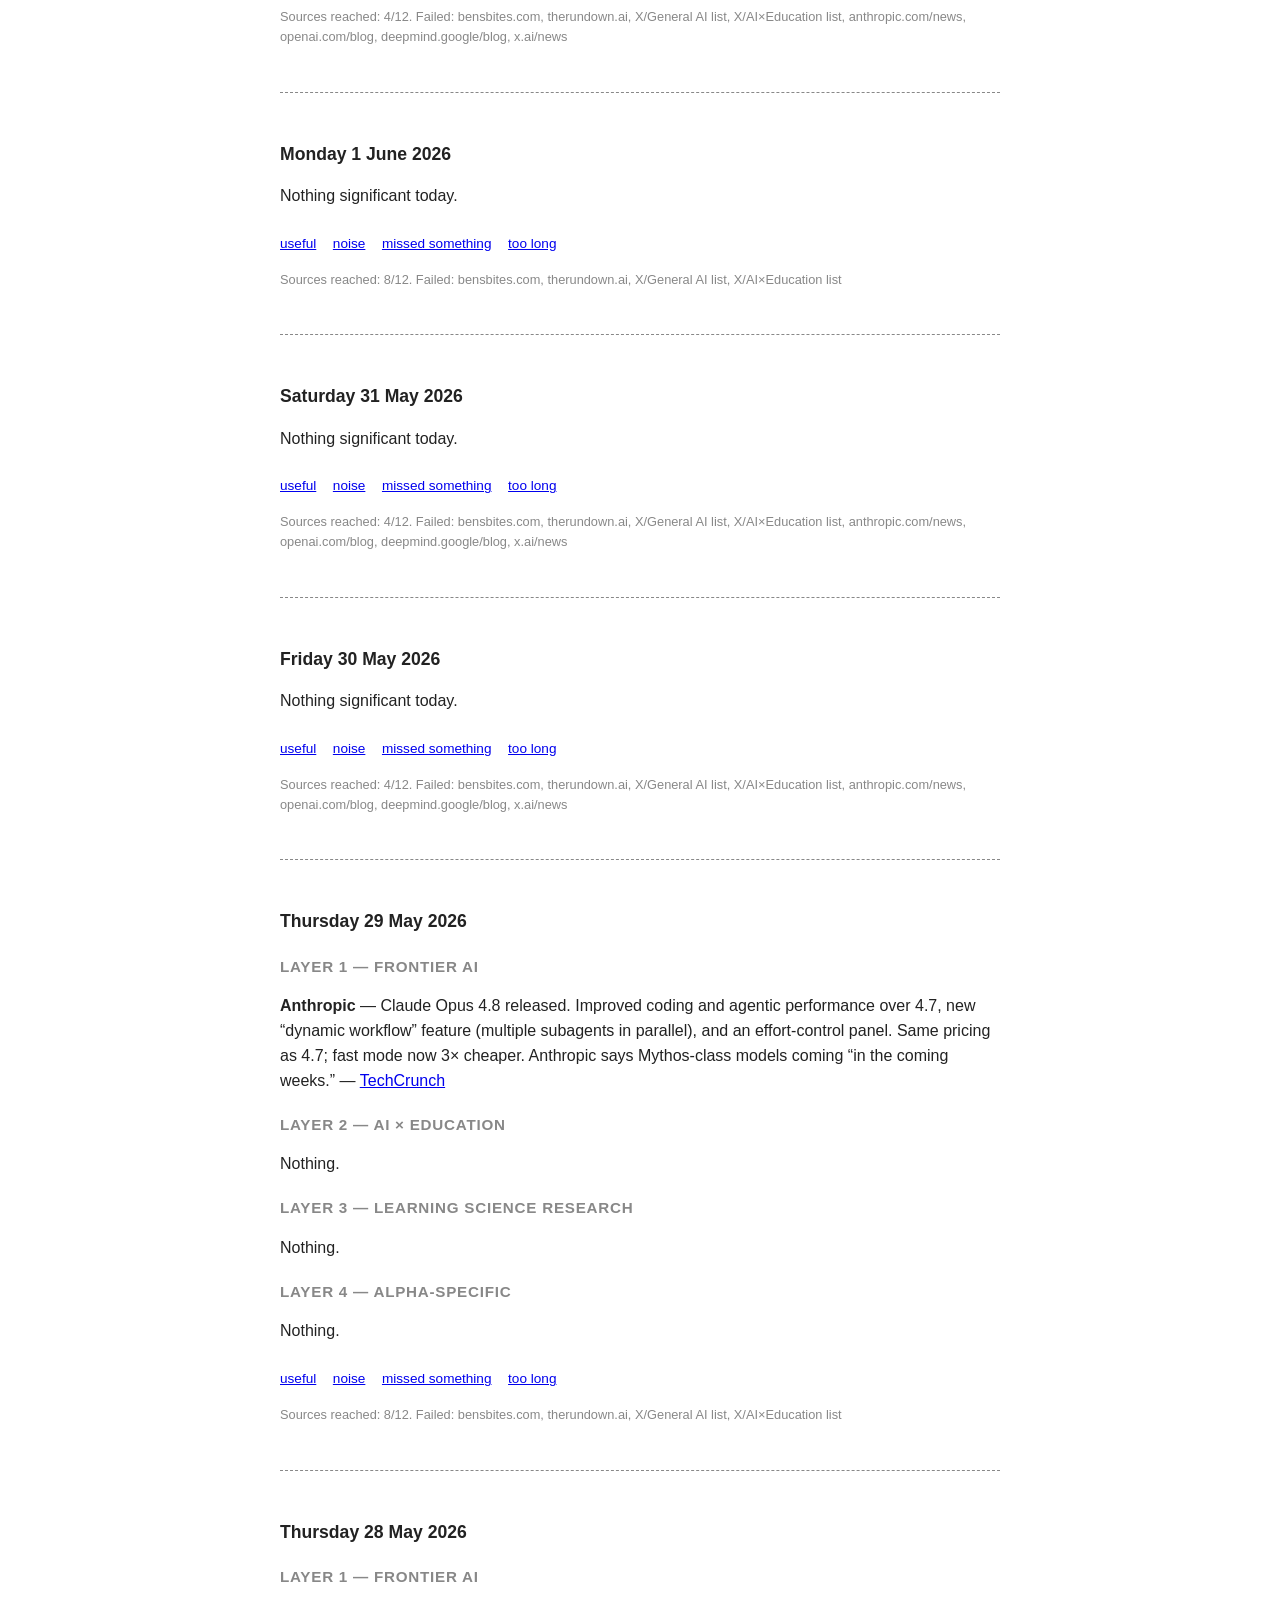
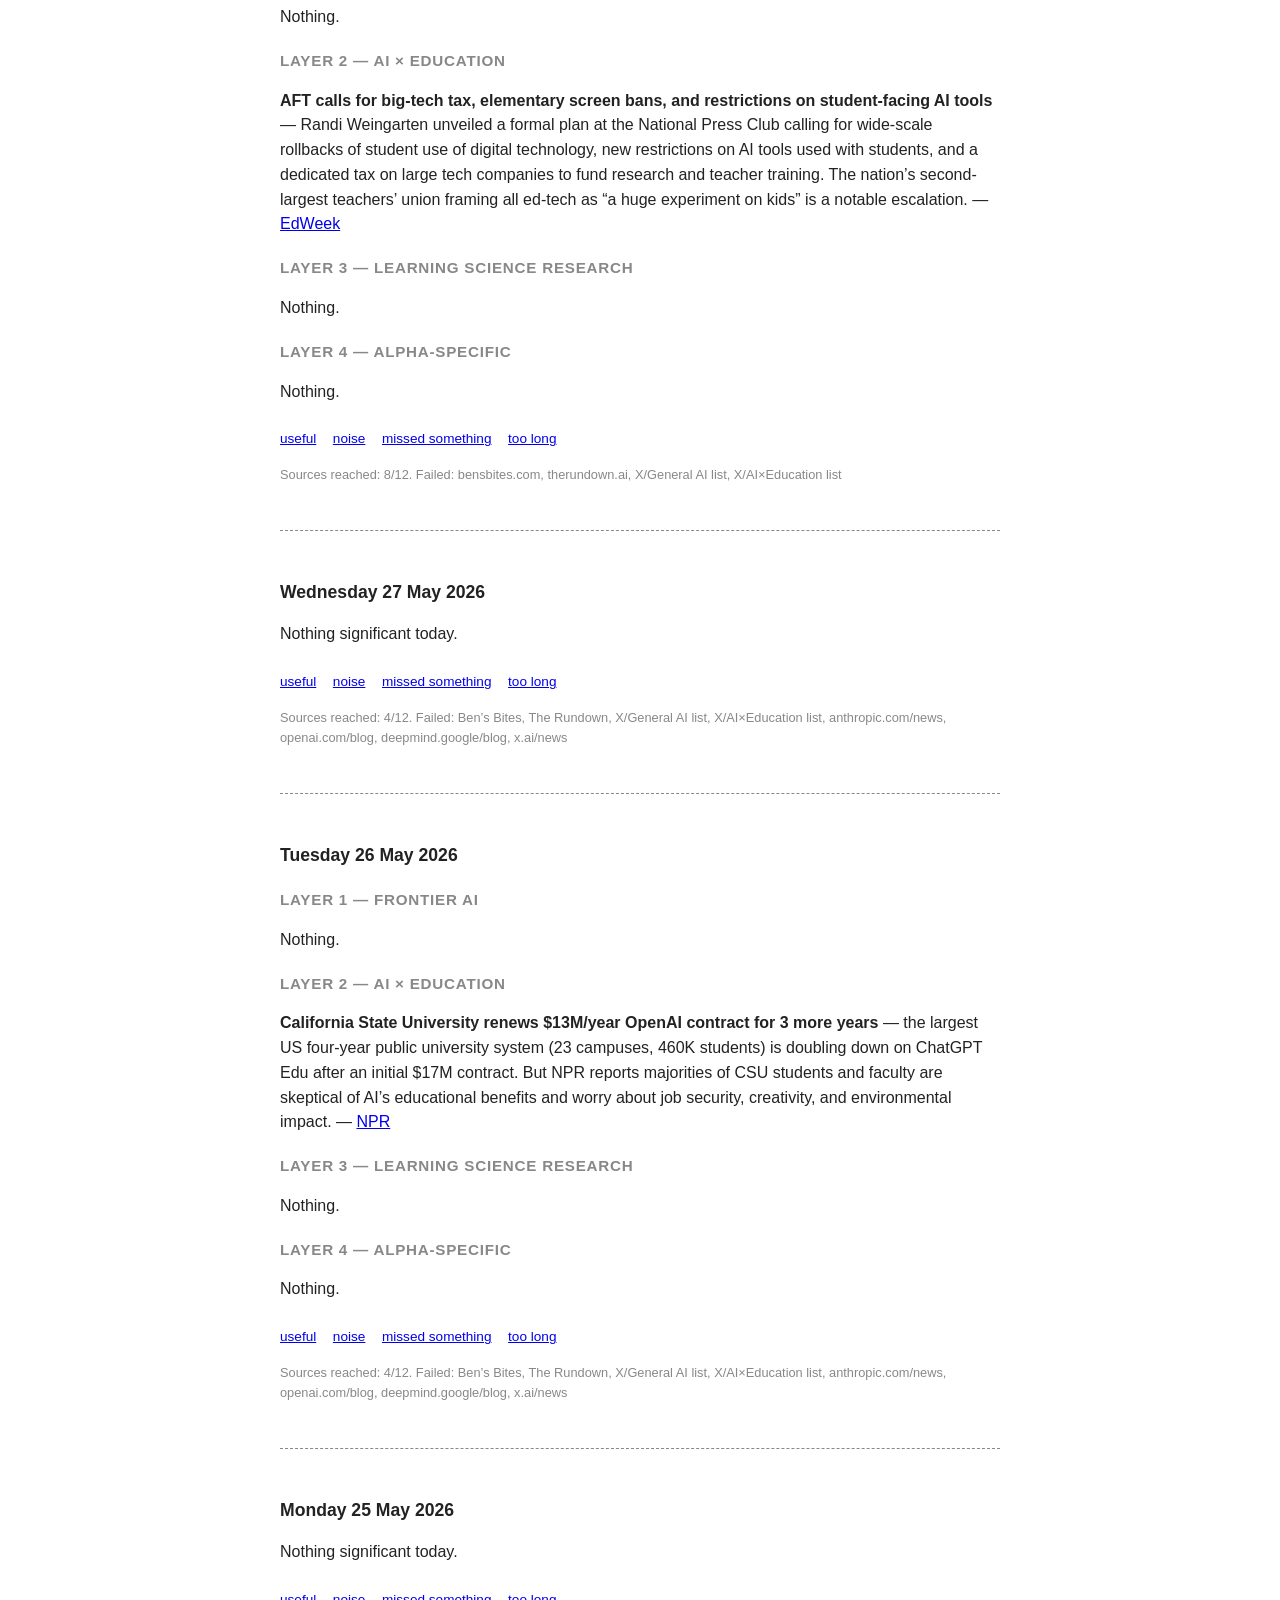
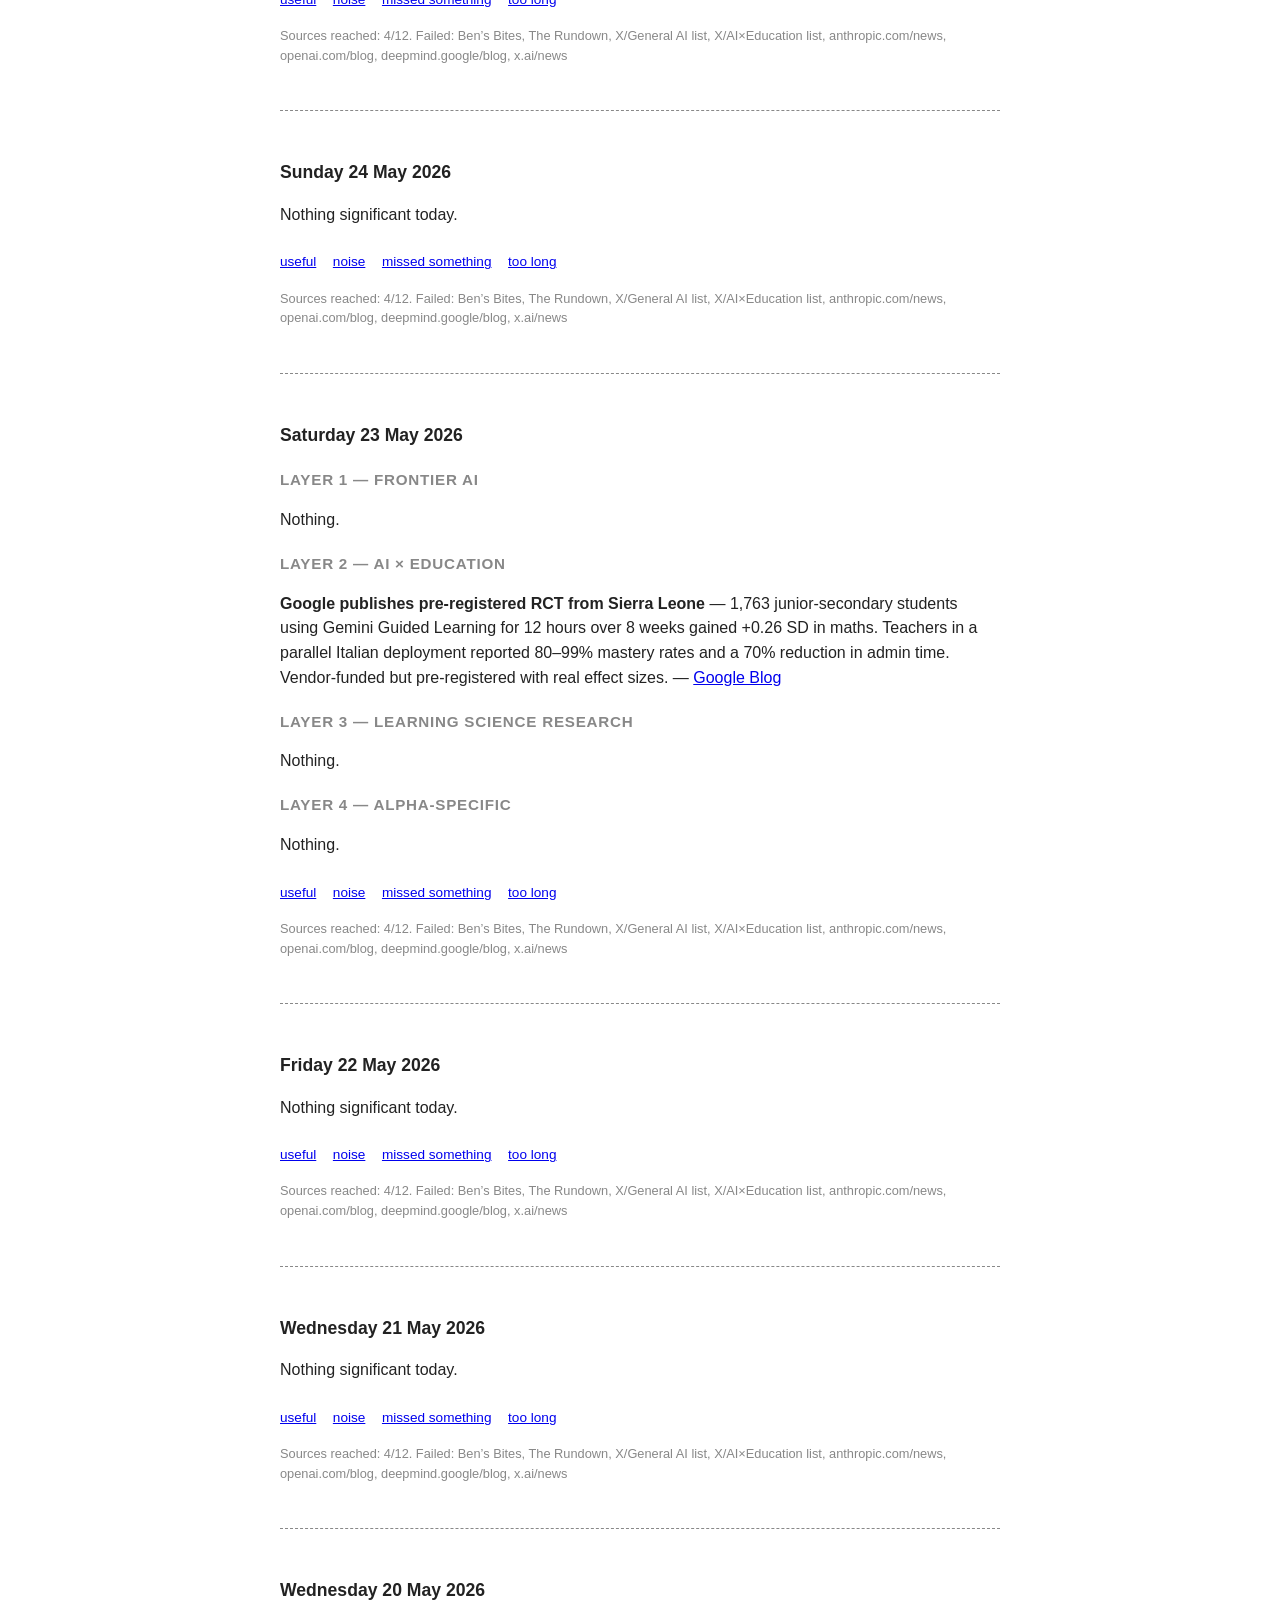
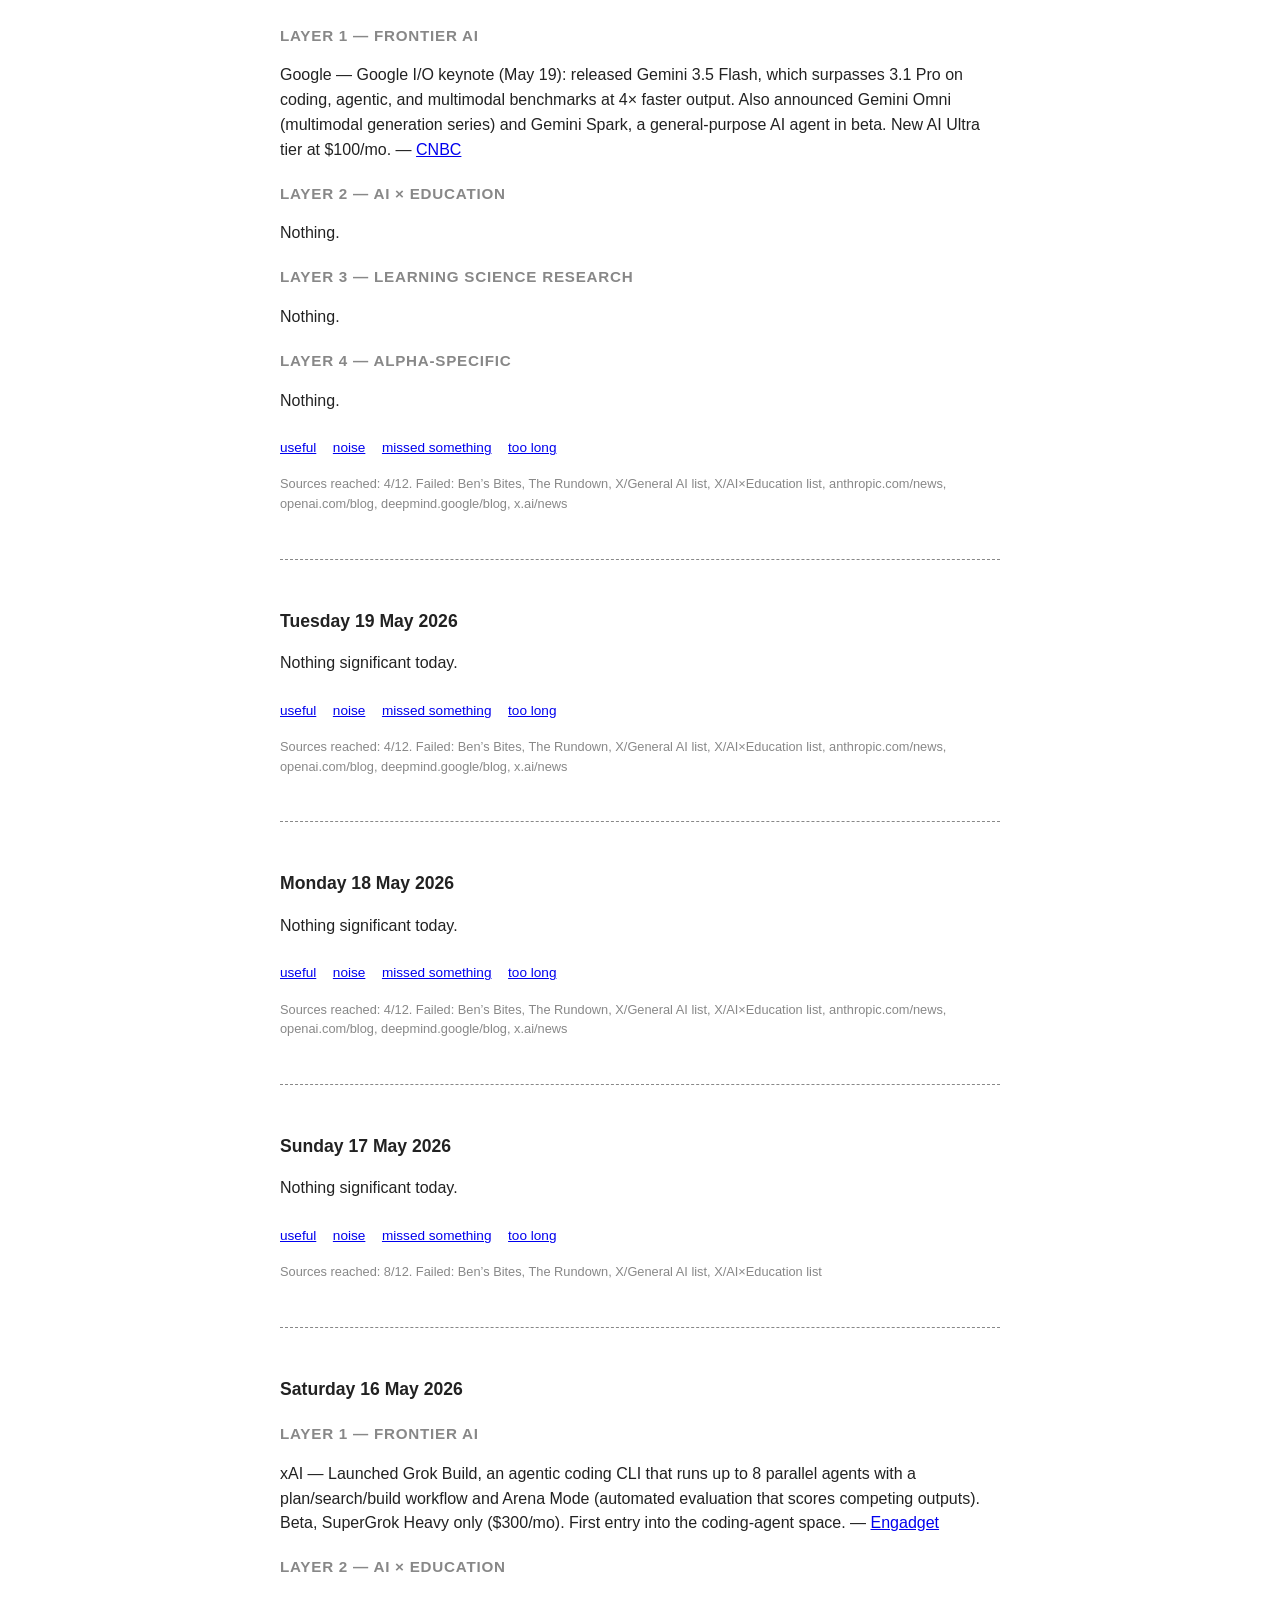
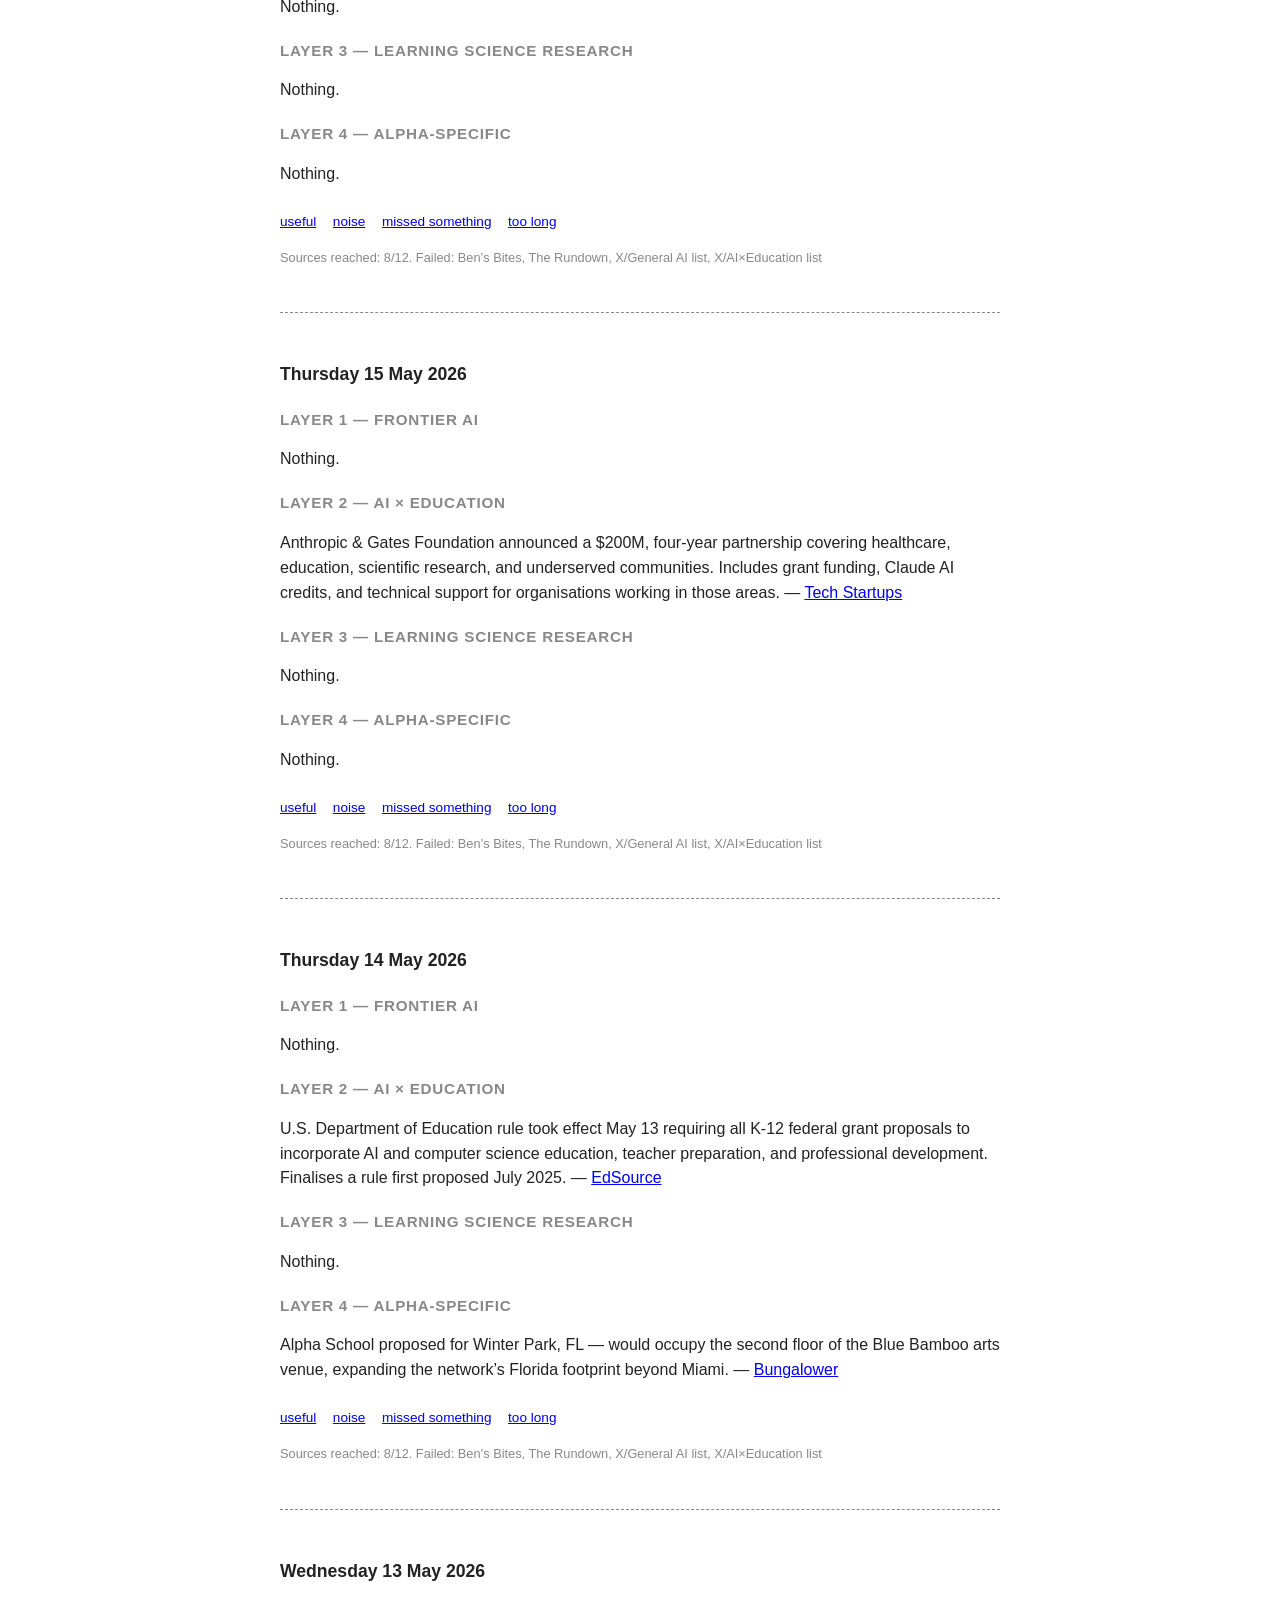
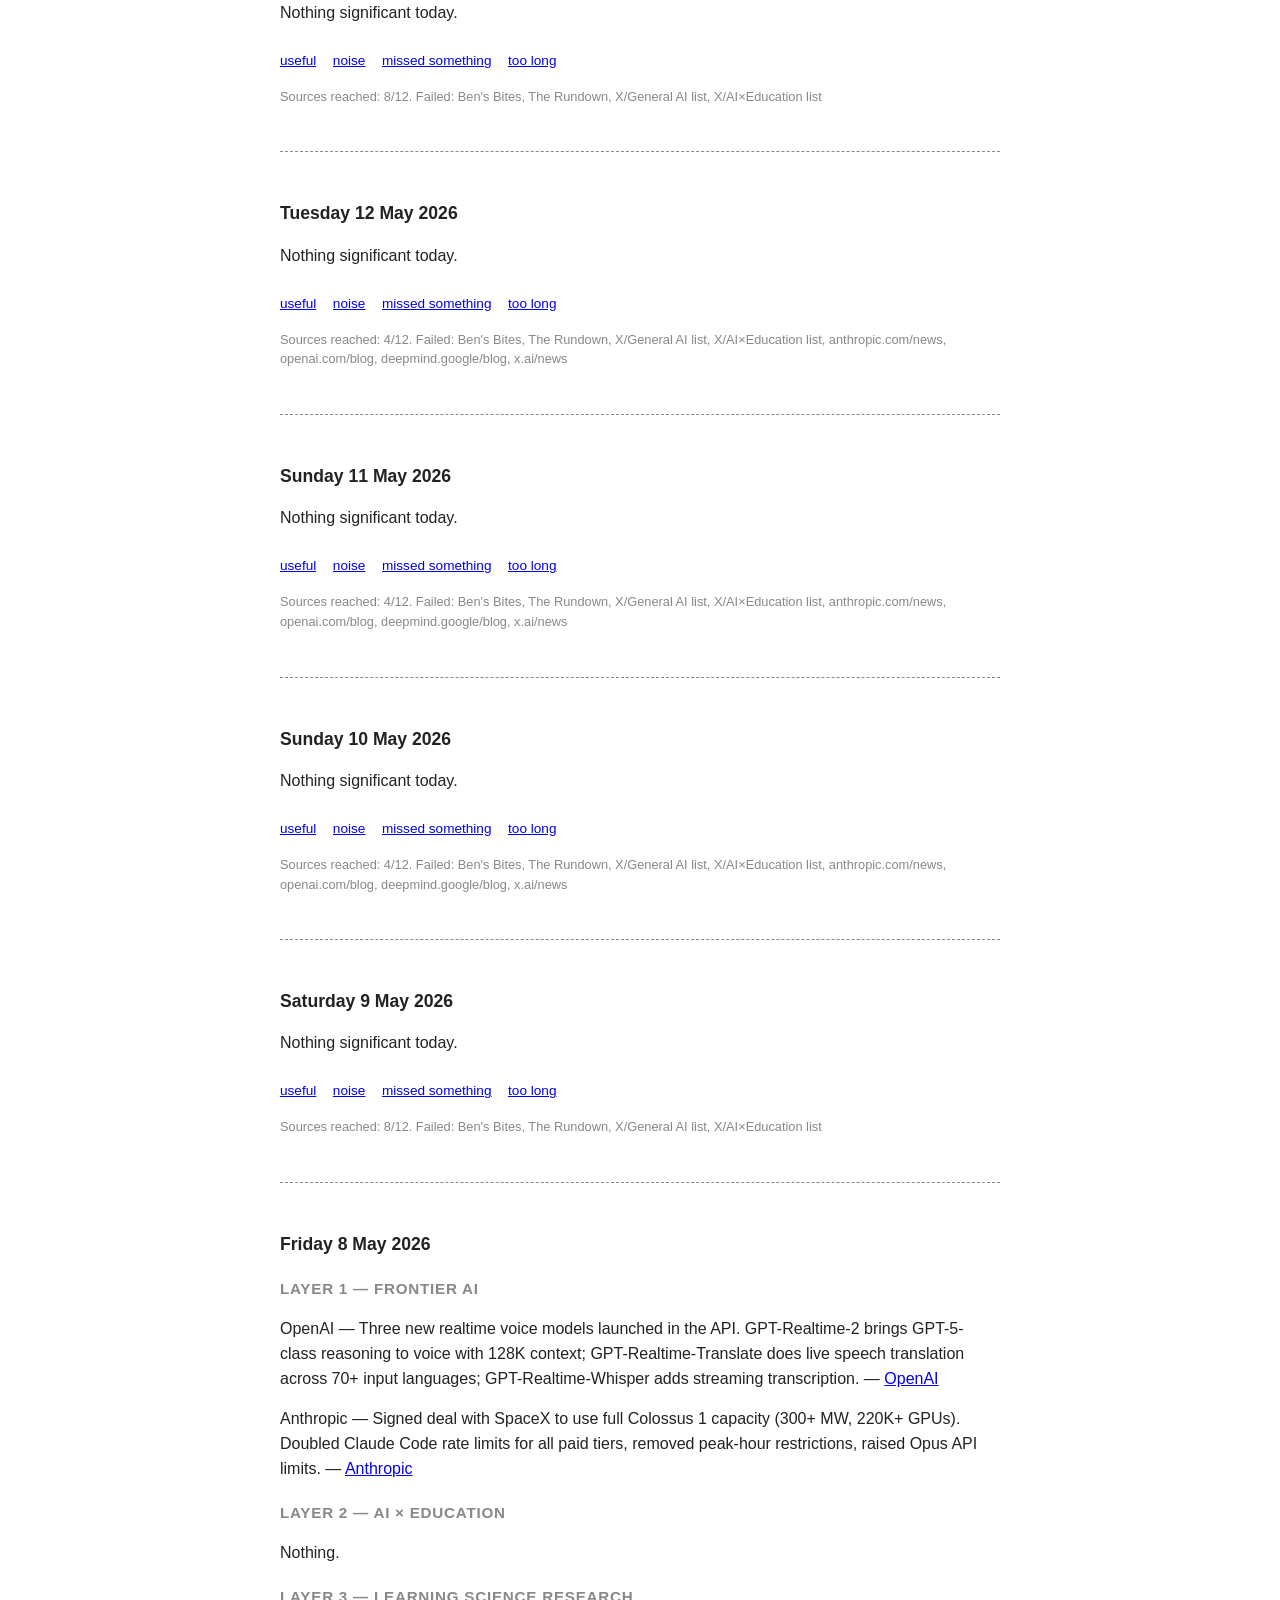
==== commit 9dec5e5d: "Daily digest — Wednesday 17 June 2026 — NOTHING" ====
--- a/digest/index.html
+++ b/digest/index.html
@@ -28,6 +28,20 @@
 <h1>Peps — Daily digest</h1>
 <!-- INSERT NEW DIGESTS HERE -->
 <section class="digest">
+<h2>Wednesday 17 June 2026</h2>
+
+<p>Nothing significant today.</p>
+
+<p class="feedback">
+  <a href="mailto:peps.mccrea@alpha.school?subject=Re%3A%20Daily%20digest%20%E2%80%94%20Wednesday%2017%20June%202026%20%E2%80%94%20useful">useful</a>
+  <a href="mailto:peps.mccrea@alpha.school?subject=Re%3A%20Daily%20digest%20%E2%80%94%20Wednesday%2017%20June%202026%20%E2%80%94%20noise">noise</a>
+  <a href="mailto:peps.mccrea@alpha.school?subject=Re%3A%20Daily%20digest%20%E2%80%94%20Wednesday%2017%20June%202026%20%E2%80%94%20missed%20something">missed something</a>
+  <a href="mailto:peps.mccrea@alpha.school?subject=Re%3A%20Daily%20digest%20%E2%80%94%20Wednesday%2017%20June%202026%20%E2%80%94%20too%20long">too long</a>
+</p>
+
+<p class="sources">Sources reached: 4/12. Failed: bensbites.com, therundown.ai, X/General AI list, X/AI&times;Education list, anthropic.com/news, openai.com/blog, deepmind.google/blog, x.ai/news</p>
+</section>
+<section class="digest">
 <h2>Tuesday 16 June 2026</h2>
 
 <h3>Layer 1 &mdash; Frontier AI</h3>
